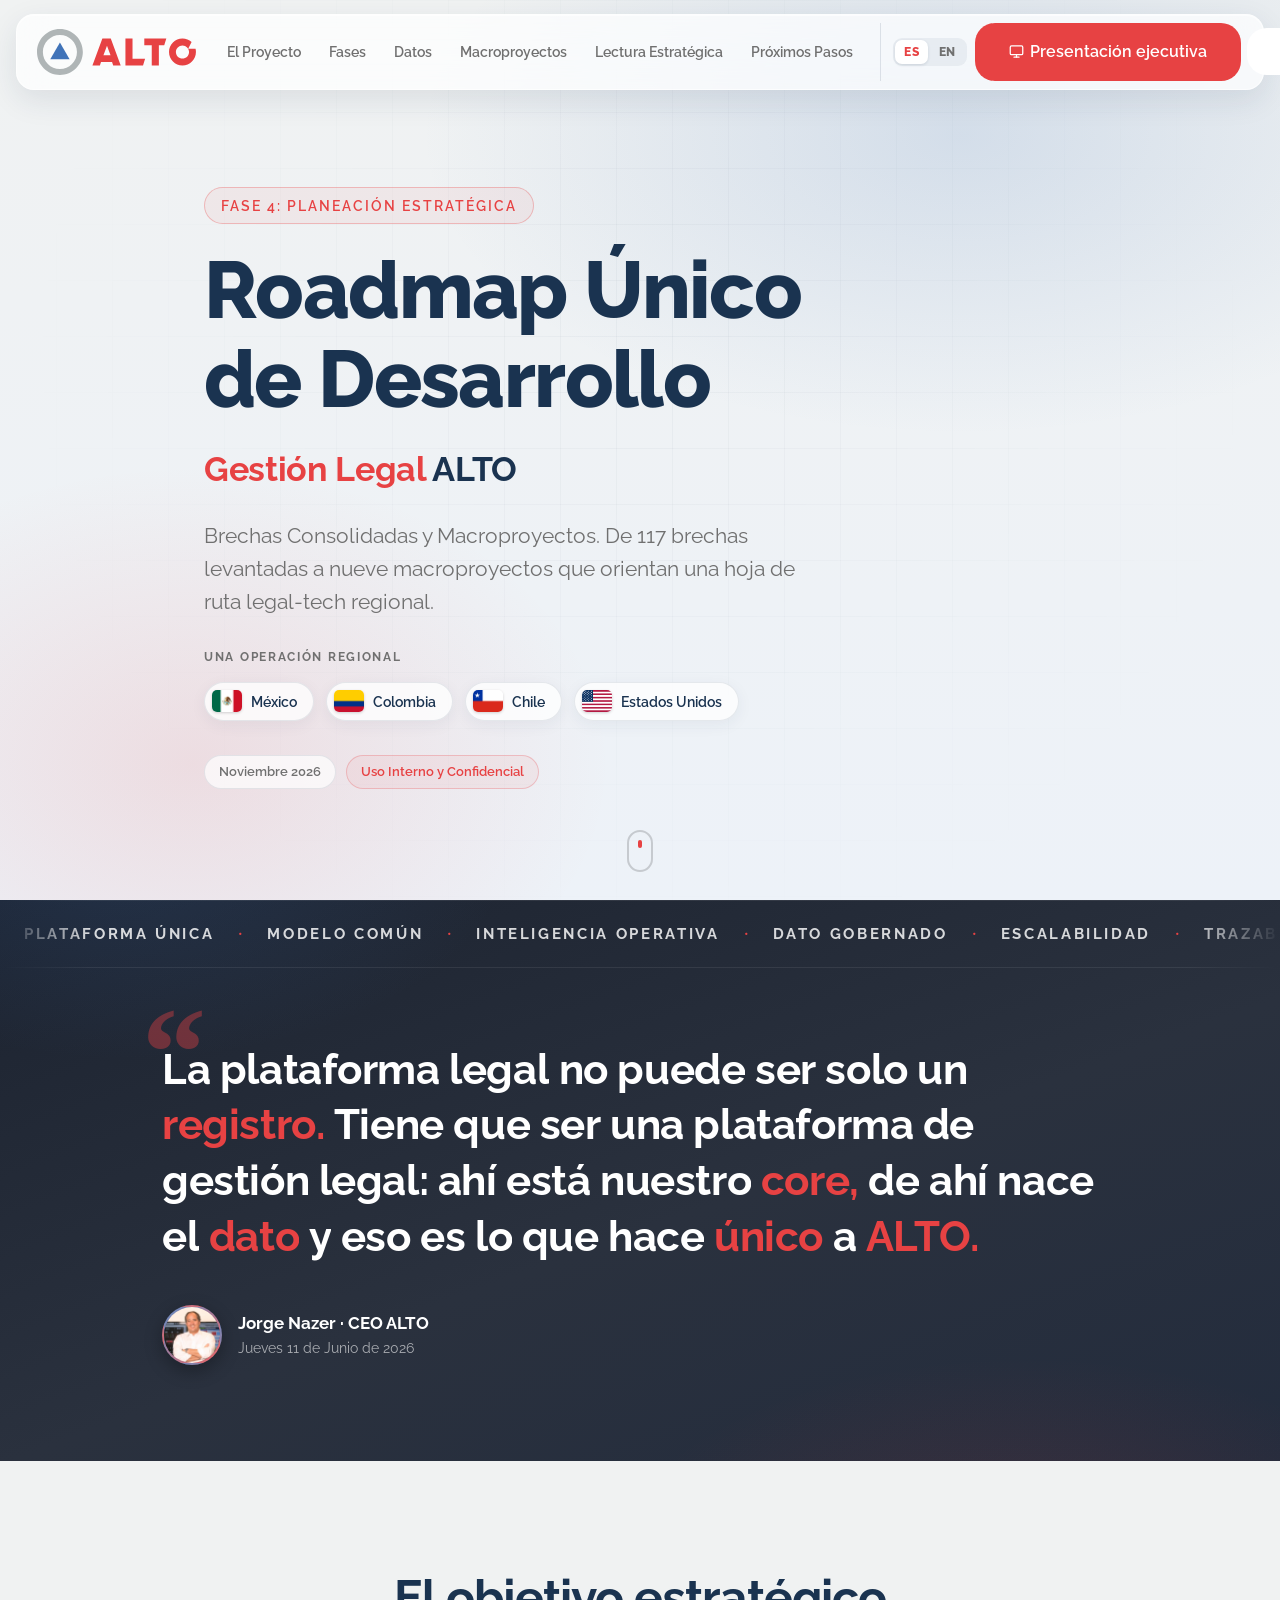
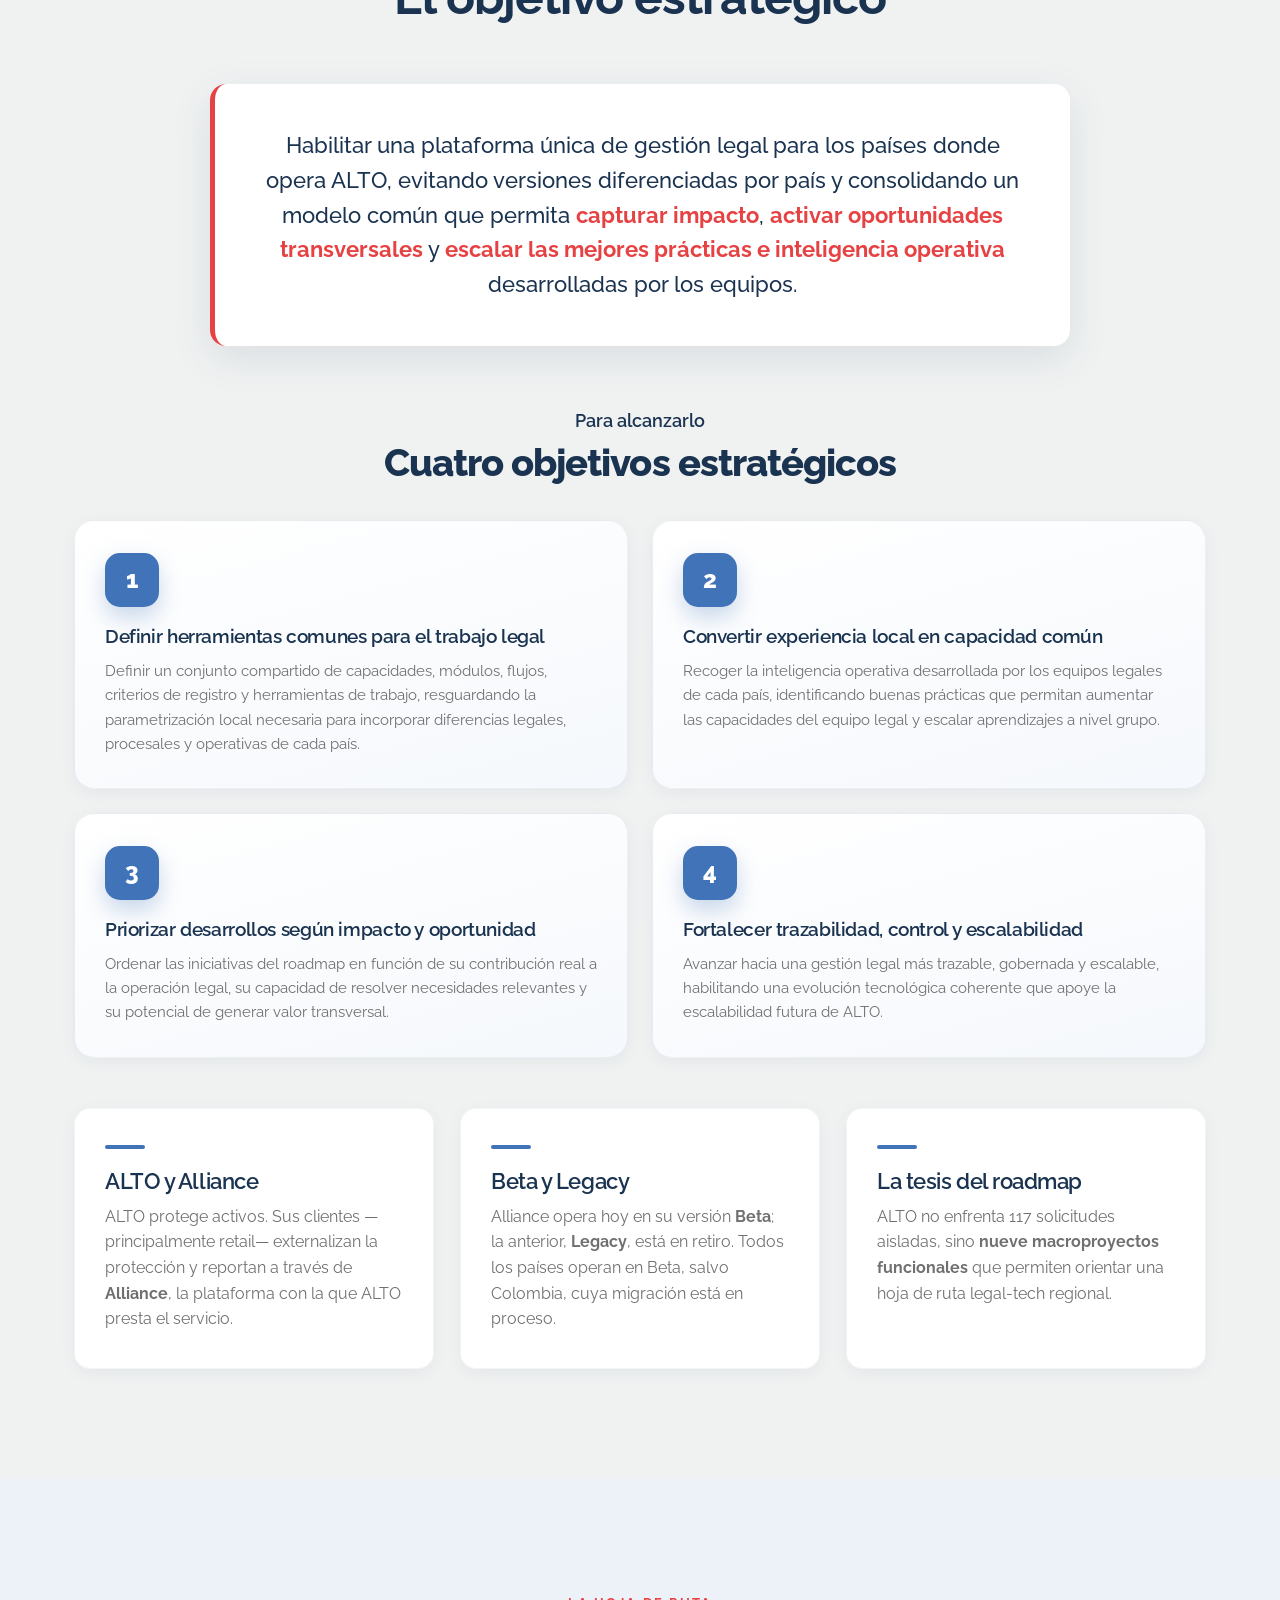
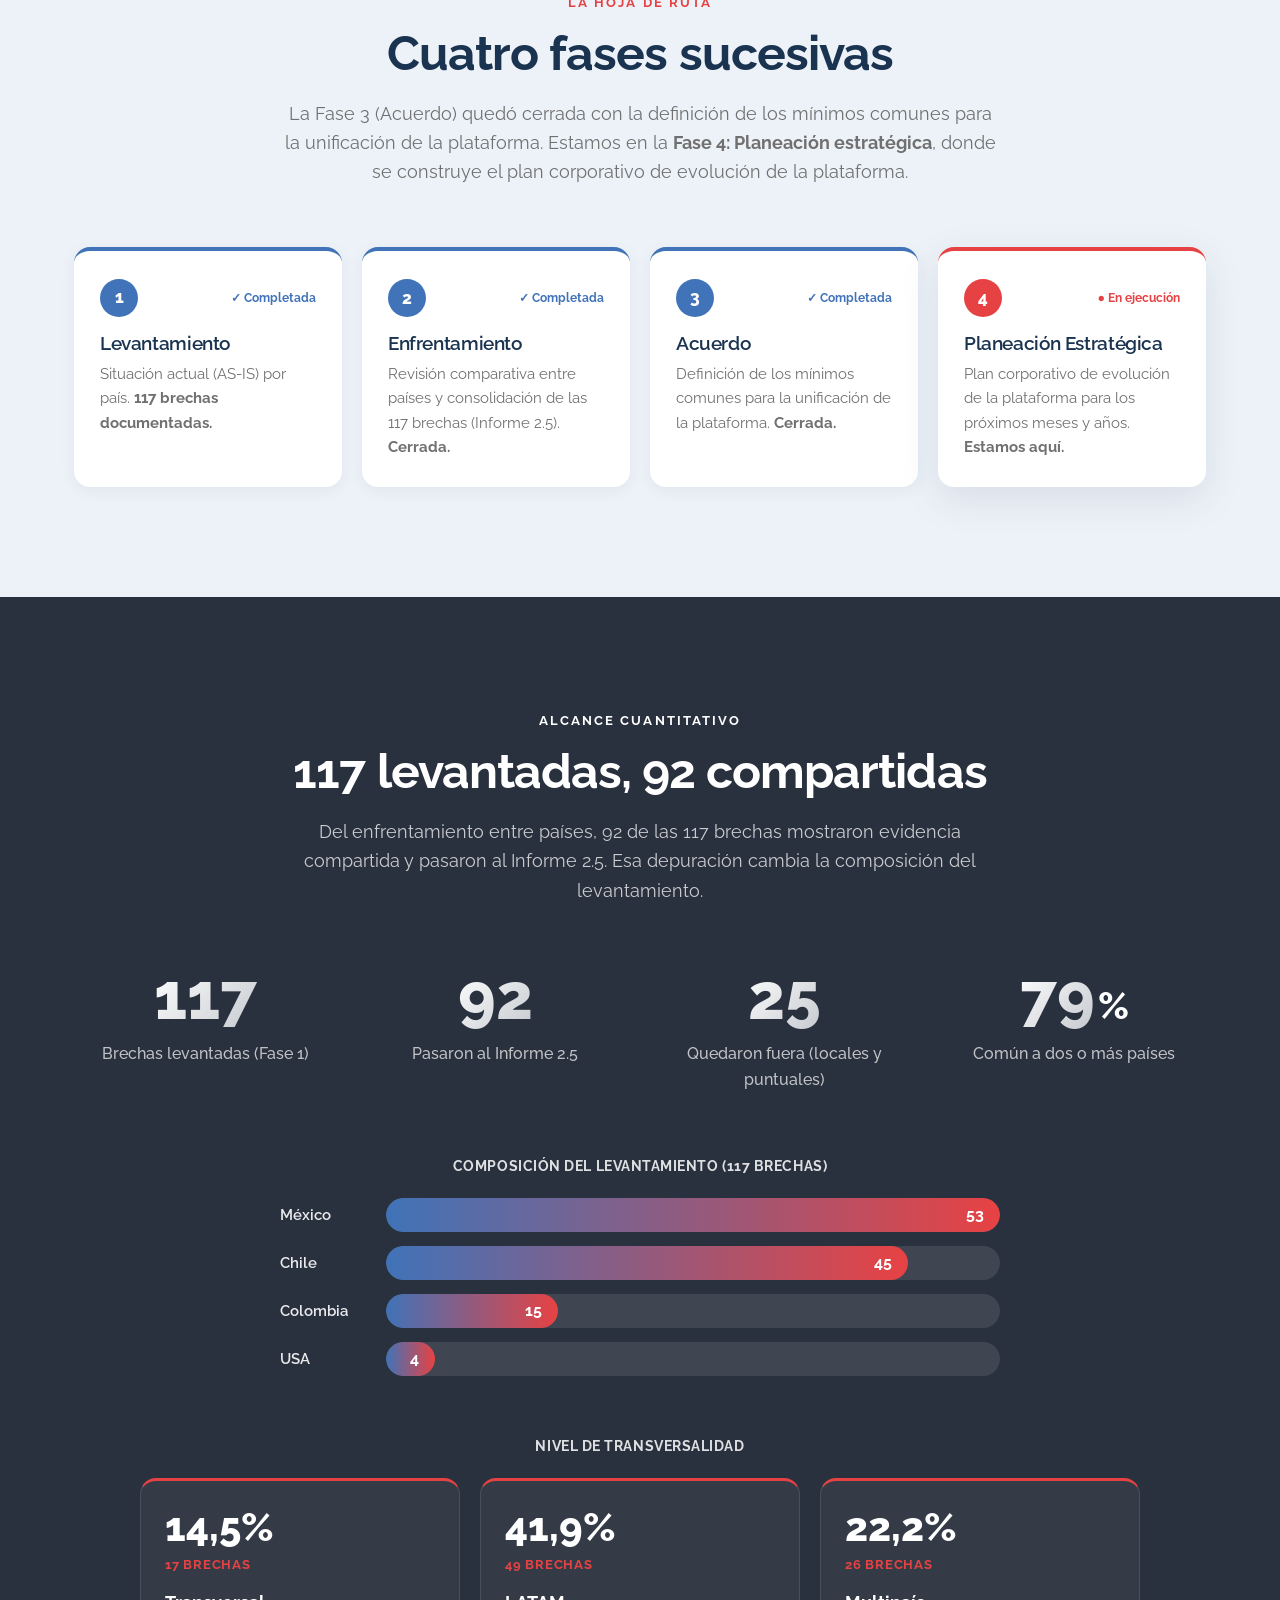
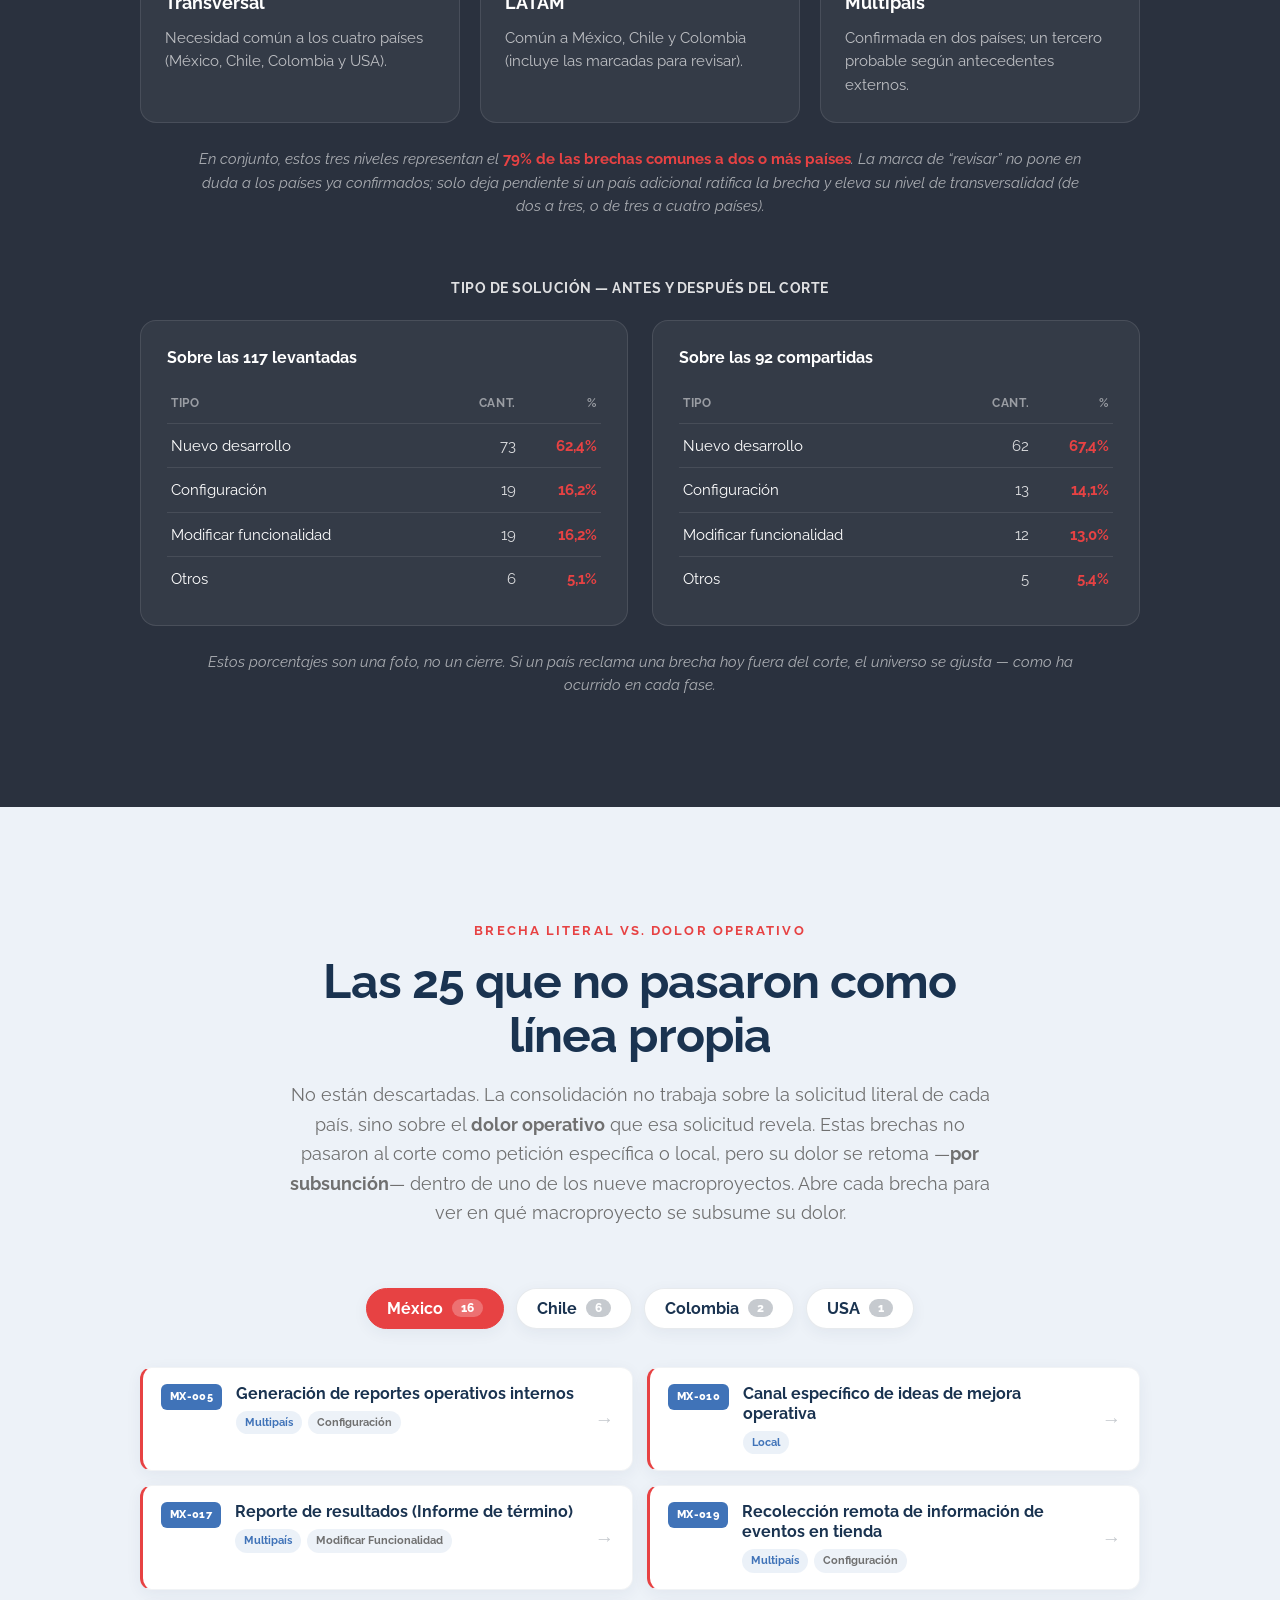
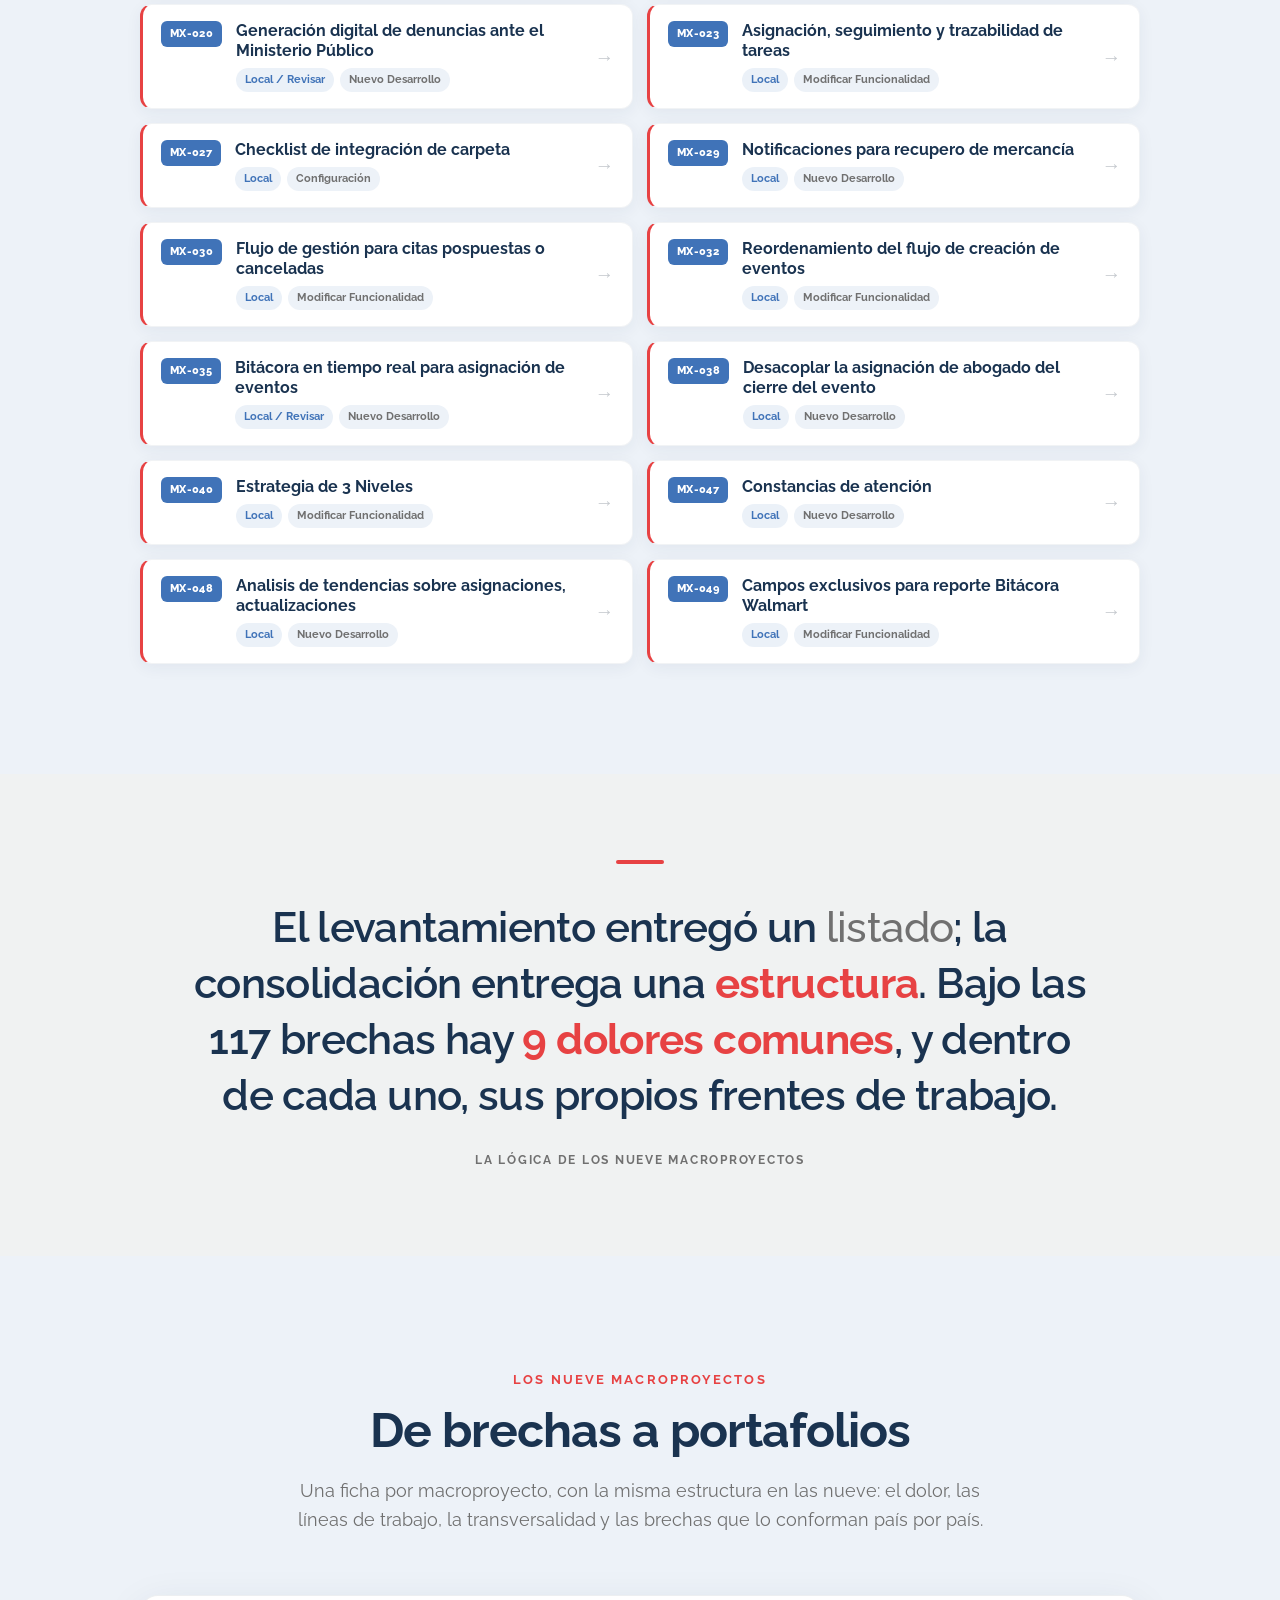
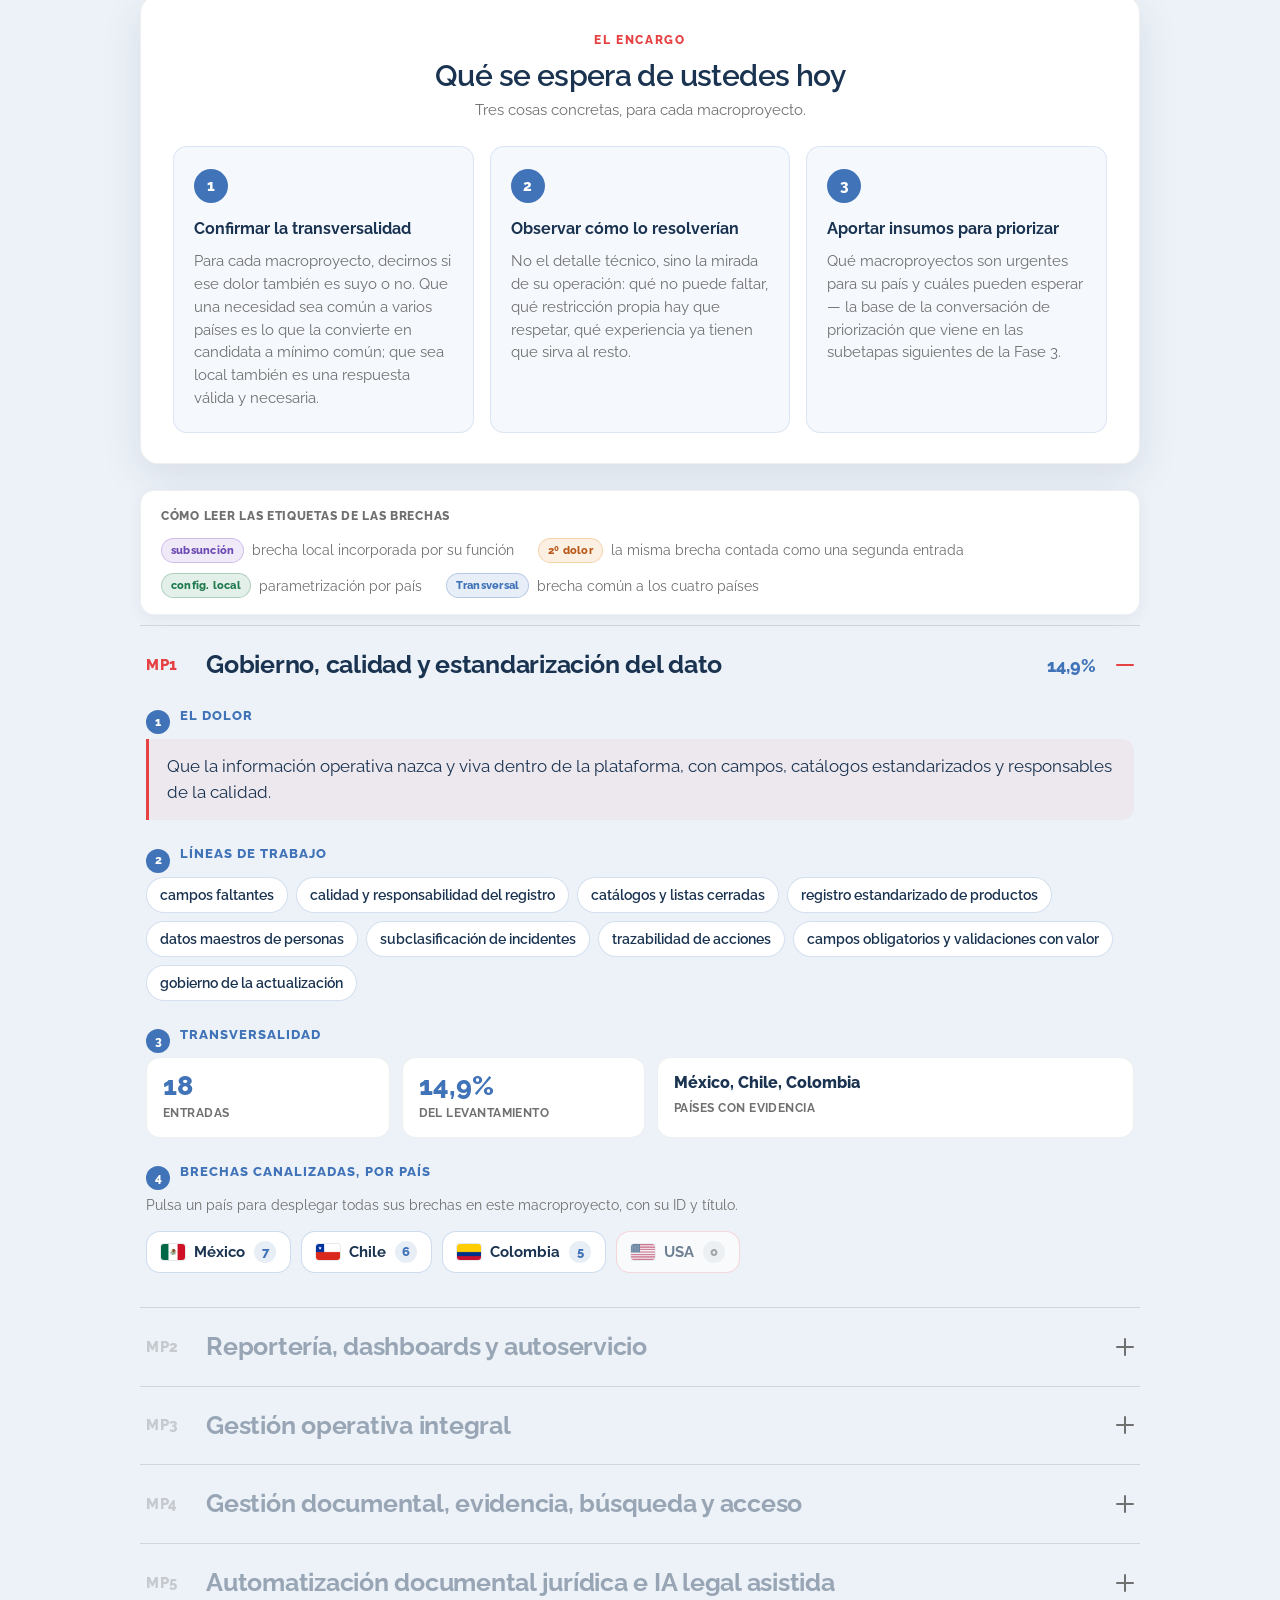
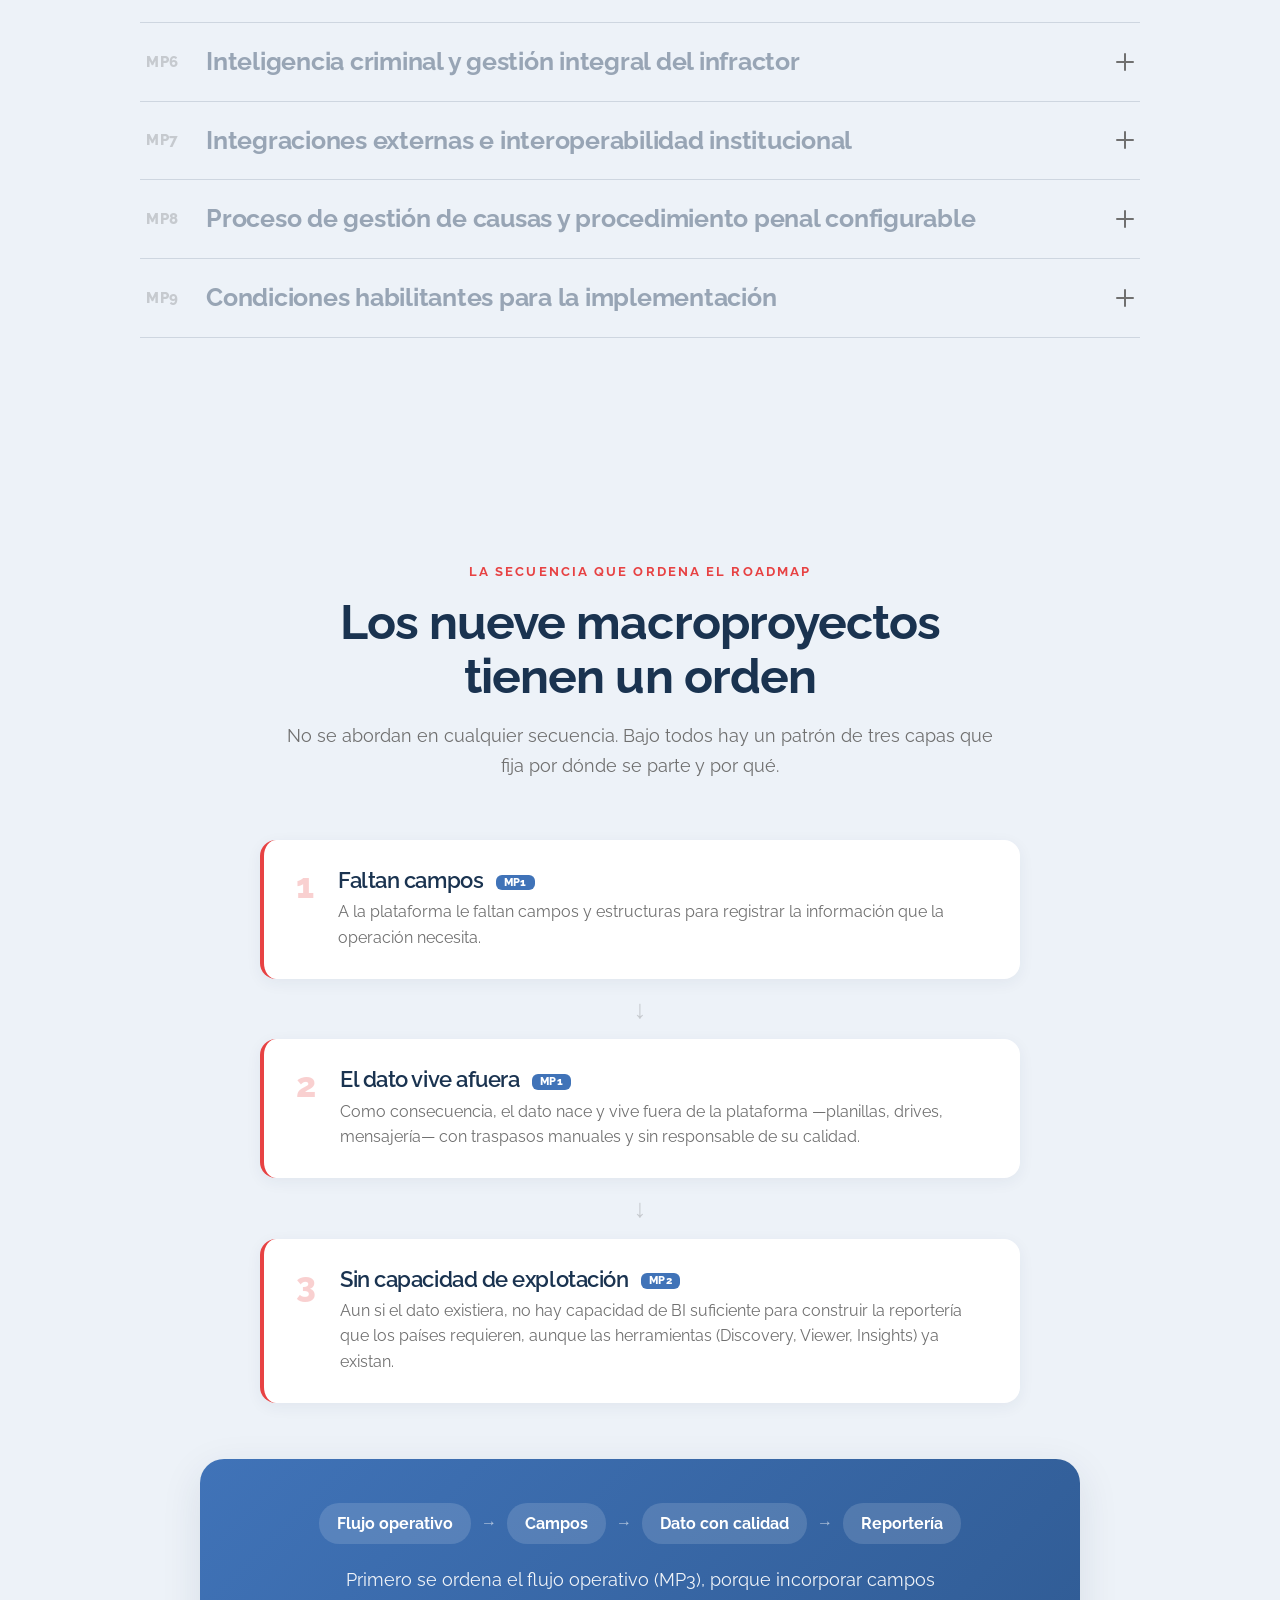
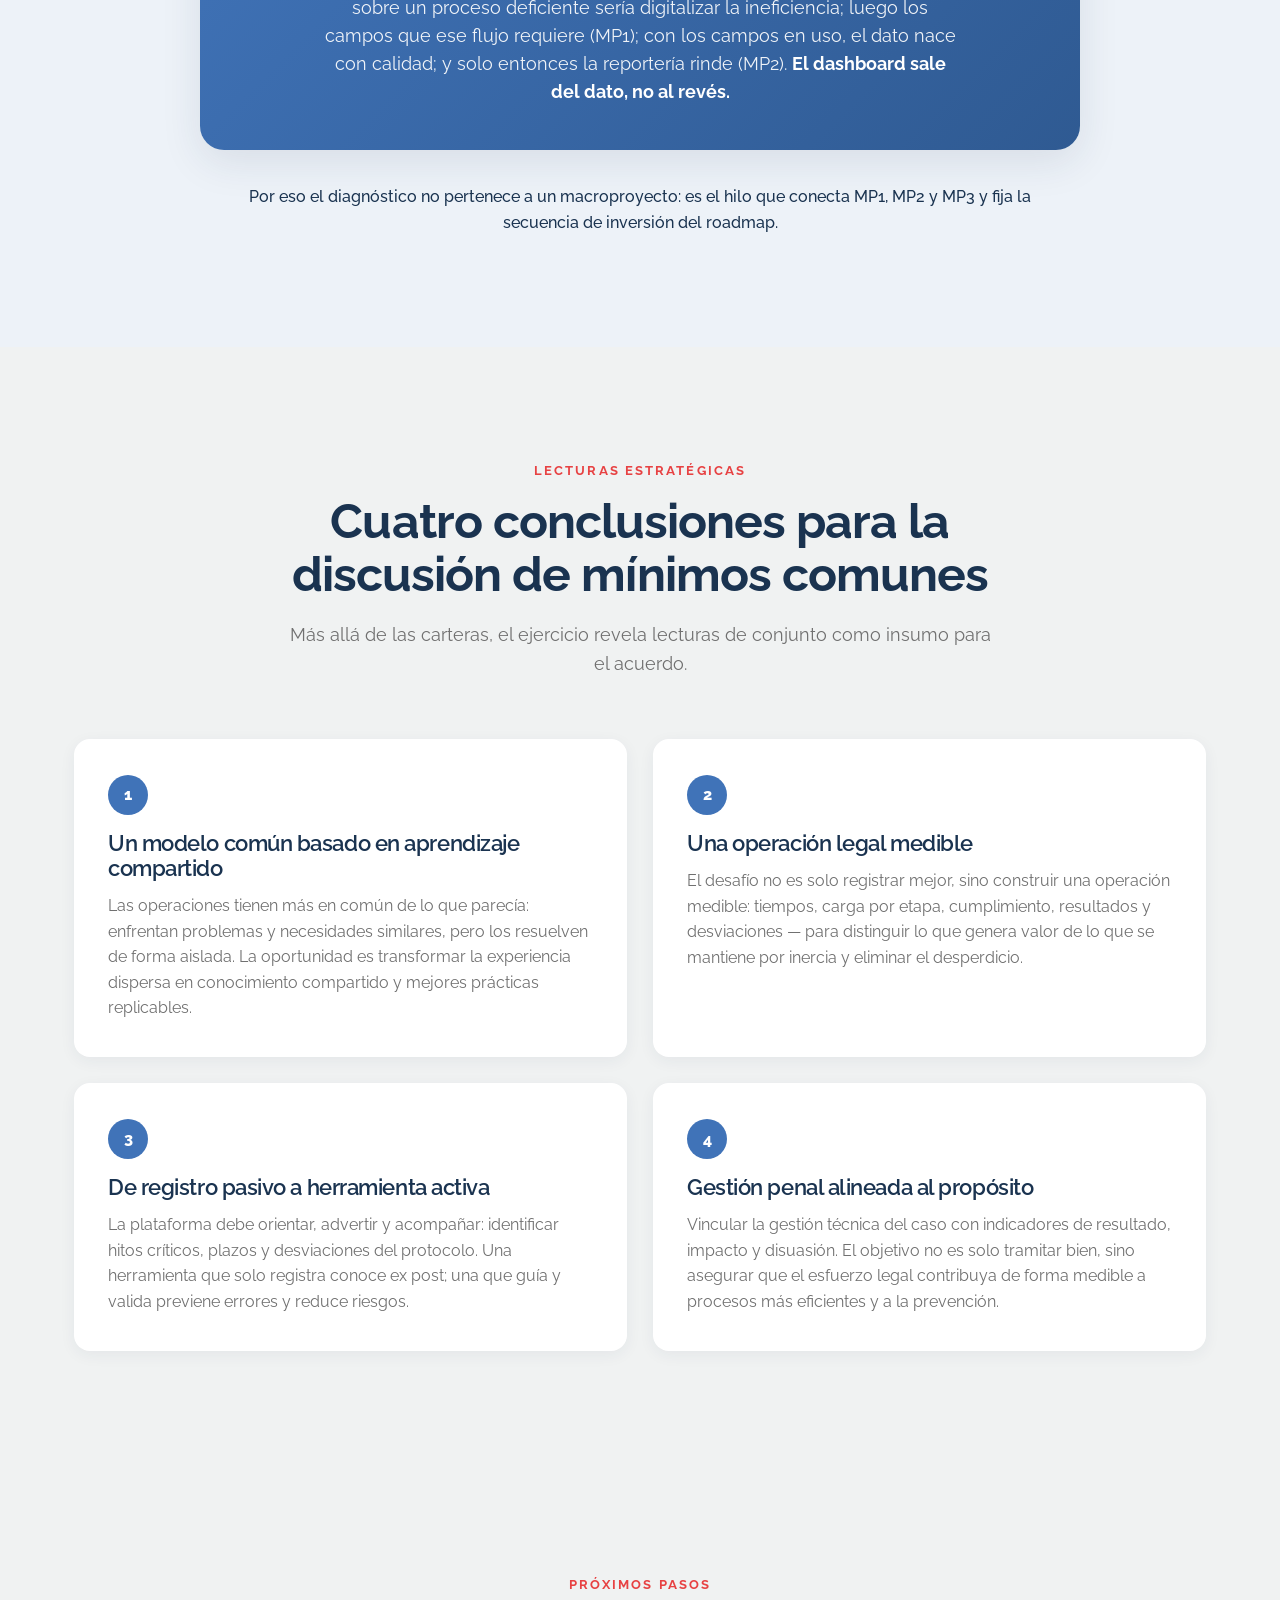
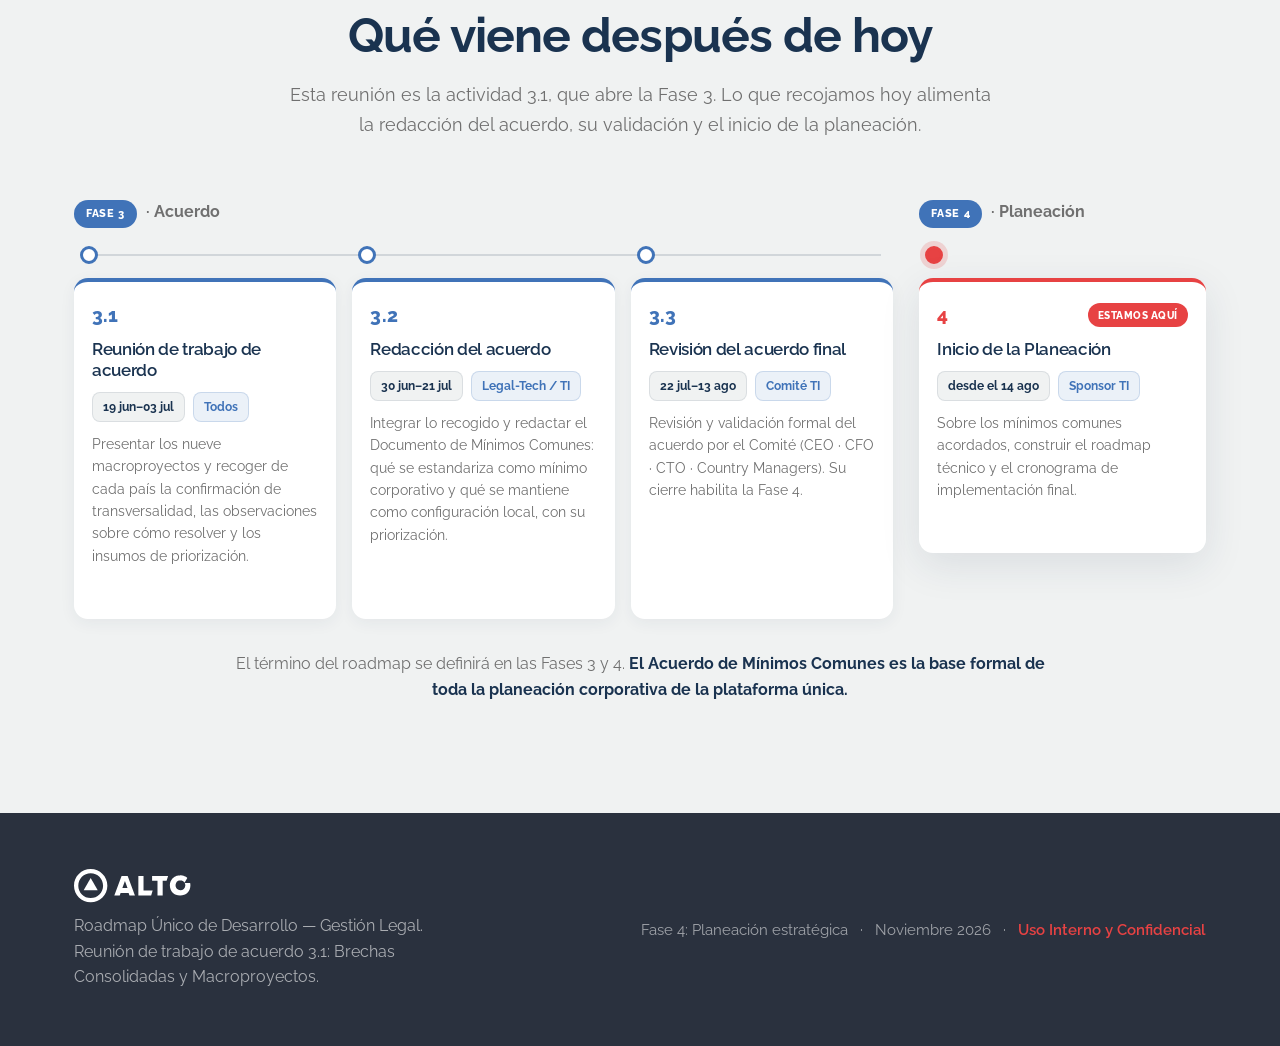
==== index.html @ f6a422b7 "Versión completa: Fase 3 completada, Fase 4 (Planeación estratégica) en ejecución Co-Authored-By: Cl" ====
<!DOCTYPE html>
<html lang="es">
<head>
  <meta charset="UTF-8" />
  <meta name="viewport" content="width=device-width, initial-scale=1.0" />
  <title>Roadmap Único de Desarrollo · Gestión Legal ALTO</title>
  <meta name="description" content="Roadmap Único de Desarrollo, Gestión Legal ALTO — Fase 4: Planeación estratégica. Brechas Consolidadas y Macroproyectos (Informe 2.5)." />

  <!-- Fonts: Raleway (ALTO brand font) -->
  <link rel="preconnect" href="https://fonts.googleapis.com" />
  <link rel="preconnect" href="https://fonts.gstatic.com" crossorigin />
  <link href="https://fonts.googleapis.com/css2?family=Raleway:ital,wght@0,300;0,400;0,500;0,600;0,700;0,800;1,400&display=swap" rel="stylesheet" />

  <!-- AOS scroll animations (same library ALTO uses) -->
  <link rel="stylesheet" href="https://cdn.jsdelivr.net/npm/aos@2.3.4/dist/aos.css" />

  <link rel="stylesheet" href="styles.css" />
</head>
<body>

  <!-- Scroll progress bar -->
  <div class="scroll-progress" id="scrollProgress"></div>

  <!-- ===================== HEADER ===================== -->
  <header class="site-header" id="siteHeader">
    <div class="header-inner">
      <a href="#hero" class="brand" aria-label="ALTO">
        <img class="brand-logo" src="assets/alto-logo.svg" alt="ALTO" />
      </a>
      <nav class="main-nav" id="mainNav">
        <a href="#contexto" data-i18n="nav.proyecto">El Proyecto</a>
        <a href="#fases" data-i18n="nav.fases">Fases</a>
        <a href="#cifras" data-i18n="nav.datos">Datos</a>
        <a href="#macroproyectos" data-i18n="nav.macro">Macroproyectos</a>
        <a href="#estrategia" data-i18n="nav.estrategia">Lectura Estratégica</a>
        <a href="#cierre" data-i18n="nav.pasos">Próximos Pasos</a>
      </nav>
      <div class="nav-actions">
        <div class="lang-toggle" id="langToggle"><button type="button" data-l="es">ES</button><button type="button" data-l="en">EN</button></div>
        <a class="btn header-v2" href="presentacion.html" title="Presentación ejecutiva para comité" aria-label="Presentación ejecutiva">
          <svg width="16" height="16" viewBox="0 0 24 24" fill="none" stroke="currentColor" stroke-width="2" stroke-linecap="round" stroke-linejoin="round" aria-hidden="true"><rect x="2" y="3" width="20" height="14" rx="2"/><path d="M8 21h8"/><path d="M12 17v4"/></svg>
          <span data-i18n="btn.v2">Presentación ejecutiva</span>
        </a>
        <button type="button" class="btn header-glosario" id="glosarioBtn" aria-haspopup="dialog" aria-label="Glosario" title="Glosario">
          <svg width="16" height="16" viewBox="0 0 24 24" fill="none" stroke="currentColor" stroke-width="2" stroke-linecap="round" stroke-linejoin="round" aria-hidden="true"><path d="M4 19.5A2.5 2.5 0 0 1 6.5 17H20"/><path d="M6.5 2H20v20H6.5A2.5 2.5 0 0 1 4 19.5v-15A2.5 2.5 0 0 1 6.5 2z"/></svg>
          <span data-i18n="btn.glosario">Glosario</span>
        </button>
        <button type="button" class="btn header-tax" id="taxonomiaBtn" aria-haspopup="dialog" aria-label="Taxonomía" title="Taxonomía">
          <svg width="16" height="16" viewBox="0 0 24 24" fill="none" stroke="currentColor" stroke-width="2" stroke-linecap="round" stroke-linejoin="round" aria-hidden="true"><polygon points="12 2 2 7 12 12 22 7 12 2"/><polyline points="2 17 12 22 22 17"/><polyline points="2 12 12 17 22 12"/></svg>
          <span data-i18n="btn.taxonomia">Taxonomía</span>
        </button>
      </div>
      <button class="nav-toggle" id="navToggle" aria-label="Abrir menú">
        <span></span><span></span><span></span>
      </button>
    </div>
  </header>

  <main>
    <!-- ===================== HERO ===================== -->
    <section class="hero" id="hero">
      <div class="hero-bg" aria-hidden="true"></div>
      <div class="container hero-inner">
        <p class="eyebrow" data-aos="fade-down" data-i18n="hero.eyebrow">Fase 4: Planeación estratégica</p>
        <h1 class="hero-title" data-aos="fade-up" data-i18n="hero.title">Roadmap Único<br />de Desarrollo</h1>
        <p class="hero-legal" data-aos="fade-up" data-aos-delay="80" data-i18n="hero.legal"><span class="accent">Gestión Legal</span> ALTO</p>
        <p class="hero-sub" data-aos="fade-up" data-aos-delay="140" data-i18n="hero.sub">Brechas Consolidadas y Macroproyectos. De 117 brechas levantadas a nueve macroproyectos que orientan una hoja de ruta legal-tech regional.</p>

        <div class="hero-flags" data-aos="fade-up" data-aos-delay="200">
          <span class="flags-label" data-i18n="hero.flagsLabel">Una operación regional</span>
          <div class="flags-row">
            <span class="flag-chip"><img src="assets/flags/mx.png" alt="Mexico flag" /><span data-i18n="flag.mx">México</span></span>
            <span class="flag-chip"><img src="assets/flags/co.png" alt="Colombia flag" /><span data-i18n="flag.co">Colombia</span></span>
            <span class="flag-chip"><img src="assets/flags/cl.png" alt="Chile flag" /><span data-i18n="flag.cl">Chile</span></span>
            <span class="flag-chip"><img src="assets/flags/us.png" alt="United States flag" /><span data-i18n="flag.us">Estados Unidos</span></span>
          </div>
        </div>

        <div class="hero-tags" data-aos="fade-up" data-aos-delay="320">
          <span class="hero-tag" data-i18n="hero.tagDate">Noviembre 2026</span>
          <span class="hero-tag confidential" data-i18n="hero.tagConf">Uso Interno y Confidencial</span>
        </div>
      </div>
      <a href="#contexto" class="scroll-hint" aria-label="Bajar">
        <span></span>
      </a>
    </section>

    <!-- ===================== VISIÓN / CEO ===================== -->
    <section class="ceo-section" id="vision">
      <div class="marquee" aria-hidden="true">
        <div class="marquee-track" data-i18n="marquee">
          <span>Plataforma única</span><i>•</i><span>Modelo común</span><i>•</i><span>Inteligencia operativa</span><i>•</i><span>Dato gobernado</span><i>•</i><span>Escalabilidad</span><i>•</i><span>Trazabilidad</span><i>•</i>
          <span>Plataforma única</span><i>•</i><span>Modelo común</span><i>•</i><span>Inteligencia operativa</span><i>•</i><span>Dato gobernado</span><i>•</i><span>Escalabilidad</span><i>•</i><span>Trazabilidad</span><i>•</i>
        </div>
      </div>
      <div class="container">
        <div class="ceo-quote">
          <span class="ceo-mark" aria-hidden="true">“</span>
          <blockquote class="ceo-text">La plataforma legal no puede ser solo un registro. Tiene que ser una plataforma de gestión legal: ahí está nuestro core, de ahí nace el dato y eso es lo que hace único a ALTO.</blockquote>
          <div class="ceo-attr" data-aos="fade-up">
            <div class="ceo-avatar">
              <img class="ceo-photo" src="assets/jorge.png" alt="Jorge Nazer" onerror="this.style.display='none'" />
              <span class="avatar-initial">J</span>
            </div>
            <div class="ceo-meta">
              <span class="ceo-role">Jorge Nazer · CEO ALTO</span>
              <span class="ceo-date" data-i18n="ceo.date">Jueves 11 de Junio de 2026</span>
            </div>
          </div>
        </div>
      </div>
    </section>

    <!-- ===================== CONTEXTO ===================== -->
    <section class="section" id="contexto">
      <div class="container">
        <div class="section-head" data-aos="fade-up">
          <h2 data-i18n="ctx.h2">El objetivo estratégico</h2>
        </div>

        <div class="quote-band objective-band" data-aos="fade-up">
          <p data-i18n="ctx.band">Habilitar una plataforma única de gestión legal para los países donde opera ALTO, evitando versiones diferenciadas por país y consolidando un modelo común que permita <strong>capturar impacto</strong>, <strong>activar oportunidades transversales</strong> y <strong>escalar las mejores prácticas e inteligencia operativa</strong> desarrolladas por los equipos.</p>
        </div>

        <div class="objectives-head" data-aos="zoom-in">
          <span class="objectives-badge" data-i18n="ctx.objBadge">Para alcanzarlo</span>
          <h3 data-i18n="ctx.objH3">Cuatro <span class="grad">objetivos estratégicos</span></h3>
        </div>
        <div class="objectives">
          <article class="obj-card" data-aos="zoom-in-up">
            <div class="obj-tile">1</div>
            <h3 data-i18n="obj1.h3">Definir herramientas comunes para el trabajo legal</h3>
            <p data-i18n="obj1.p">Definir un conjunto compartido de capacidades, módulos, flujos, criterios de registro y herramientas de trabajo, resguardando la parametrización local necesaria para incorporar diferencias legales, procesales y operativas de cada país.</p>
          </article>
          <article class="obj-card" data-aos="zoom-in-up" data-aos-delay="100">
            <div class="obj-tile">2</div>
            <h3 data-i18n="obj2.h3">Convertir experiencia local en capacidad común</h3>
            <p data-i18n="obj2.p">Recoger la inteligencia operativa desarrollada por los equipos legales de cada país, identificando buenas prácticas que permitan aumentar las capacidades del equipo legal y escalar aprendizajes a nivel grupo.</p>
          </article>
          <article class="obj-card" data-aos="zoom-in-up" data-aos-delay="200">
            <div class="obj-tile">3</div>
            <h3 data-i18n="obj3.h3">Priorizar desarrollos según impacto y oportunidad</h3>
            <p data-i18n="obj3.p">Ordenar las iniciativas del roadmap en función de su contribución real a la operación legal, su capacidad de resolver necesidades relevantes y su potencial de generar valor transversal.</p>
          </article>
          <article class="obj-card" data-aos="zoom-in-up" data-aos-delay="300">
            <div class="obj-tile">4</div>
            <h3 data-i18n="obj4.h3">Fortalecer trazabilidad, control y escalabilidad</h3>
            <p data-i18n="obj4.p">Avanzar hacia una gestión legal más trazable, gobernada y escalable, habilitando una evolución tecnológica coherente que apoye la escalabilidad futura de ALTO.</p>
          </article>
        </div>

        <div class="grid grid-3" style="margin-top:50px">
          <article class="card" data-aos="fade-up">
            <h3 data-i18n="card1.h3">ALTO y Alliance</h3>
            <p data-i18n="card1.p">ALTO protege activos. Sus clientes —principalmente retail— externalizan la protección y reportan a través de <strong>Alliance</strong>, la plataforma con la que ALTO presta el servicio.</p>
          </article>
          <article class="card" data-aos="fade-up" data-aos-delay="100">
            <h3 data-i18n="card2.h3">Beta y Legacy</h3>
            <p data-i18n="card2.p">Alliance opera hoy en su versión <strong>Beta</strong>; la anterior, <strong>Legacy</strong>, está en retiro. Todos los países operan en Beta, salvo Colombia, cuya migración está en proceso.</p>
          </article>
          <article class="card" data-aos="fade-up" data-aos-delay="200">
            <h3 data-i18n="card3.h3">La tesis del roadmap</h3>
            <p data-i18n="card3.p">ALTO no enfrenta 117 solicitudes aisladas, sino <strong>nueve macroproyectos funcionales</strong> que permiten orientar una hoja de ruta legal-tech regional.</p>
          </article>
        </div>
      </div>
    </section>

    <!-- ===================== FASES ===================== -->
    <section class="section section-alt" id="fases">
      <div class="container">
        <div class="section-head" data-aos="fade-up">
          <span class="kicker" data-i18n="fases.kicker">La hoja de ruta</span>
          <h2 data-i18n="fases.h2">Cuatro fases sucesivas</h2>
          <p class="lead" data-i18n="fases.lead">La Fase 3 (Acuerdo) quedó cerrada con la definición de los mínimos comunes para la unificación de la plataforma. Estamos en la <strong>Fase 4: Planeación estratégica</strong>, donde se construye el plan corporativo de evolución de la plataforma.</p>
        </div>

        <div class="phases">
          <div class="phase done" data-aos="fade-up">
            <div class="phase-top"><span class="phase-num">1</span><span class="phase-status" data-i18n="st.completed">✓ Completada</span></div>
            <h3 data-i18n="ph1.h3">Levantamiento</h3>
            <p data-i18n="ph1.p">Situación actual (AS-IS) por país. <strong>117 brechas documentadas.</strong></p>
          </div>
          <div class="phase done" data-aos="fade-up" data-aos-delay="100">
            <div class="phase-top"><span class="phase-num">2</span><span class="phase-status" data-i18n="st.completed">✓ Completada</span></div>
            <h3 data-i18n="ph2.h3">Enfrentamiento</h3>
            <p data-i18n="ph2.p">Revisión comparativa entre países y consolidación de las 117 brechas (Informe 2.5). <strong>Cerrada.</strong></p>
          </div>
          <div class="phase done" data-aos="fade-up" data-aos-delay="200">
            <div class="phase-top"><span class="phase-num">3</span><span class="phase-status" data-i18n="st.completed">✓ Completada</span></div>
            <h3 data-i18n="ph3.h3">Acuerdo</h3>
            <p data-i18n="ph3.p">Definición de los mínimos comunes para la unificación de la plataforma. <strong>Cerrada.</strong></p>
          </div>
          <div class="phase active" data-aos="fade-up" data-aos-delay="300">
            <div class="phase-top"><span class="phase-num">4</span><span class="phase-status" data-i18n="st.progress">● En ejecución</span></div>
            <h3 data-i18n="ph4.h3">Planeación Estratégica</h3>
            <p data-i18n="ph4.p">Plan corporativo de evolución de la plataforma para los próximos meses y años. <strong>Estamos aquí.</strong></p>
          </div>
        </div>
      </div>
    </section>

    <!-- ===================== CIFRAS ===================== -->
    <section class="section section-dark" id="cifras">
      <div class="container">
        <div class="section-head section-head-light" data-aos="fade-up">
          <span class="kicker" data-i18n="cif.kicker">Alcance cuantitativo</span>
          <h2 data-i18n="cif.h2">117 levantadas, 92 compartidas</h2>
          <p class="lead" data-i18n="cif.lead">Del enfrentamiento entre países, 92 de las 117 brechas mostraron evidencia compartida y pasaron al Informe 2.5. Esa depuración cambia la composición del levantamiento.</p>
        </div>
        <div class="grid grid-4 stats">
          <div class="stat" data-aos="zoom-in"><span class="stat-value"><span class="stat-num" data-count="117">0</span></span><span class="stat-label" data-i18n="stat1">Brechas levantadas (Fase 1)</span></div>
          <div class="stat" data-aos="zoom-in" data-aos-delay="100"><span class="stat-value"><span class="stat-num" data-count="92">0</span></span><span class="stat-label" data-i18n="stat2">Pasaron al Informe 2.5</span></div>
          <div class="stat" data-aos="zoom-in" data-aos-delay="200"><span class="stat-value"><span class="stat-num" data-count="25">0</span></span><span class="stat-label" data-i18n="stat3">Quedaron fuera (locales y puntuales)</span></div>
          <div class="stat" data-aos="zoom-in" data-aos-delay="300"><span class="stat-value"><span class="stat-num" data-count="79">0</span><span class="stat-suffix">%</span></span><span class="stat-label" data-i18n="stat4">Común a dos o más países</span></div>
        </div>

        <div class="cifras-blocks">
          <!-- Composición del levantamiento -->
          <div class="cifra-row" data-aos="fade-up">
            <span class="cifra-label" data-i18n="cif.compLabel">Composición del levantamiento (117 brechas)</span>
            <div class="country-bars" data-i18n="cif.countryBars">
              <div class="cbar"><span class="cbar-name">México</span><div class="cbar-track"><div class="cbar-fill" style="width:100%">53</div></div></div>
              <div class="cbar"><span class="cbar-name">Chile</span><div class="cbar-track"><div class="cbar-fill" style="width:85%">45</div></div></div>
              <div class="cbar"><span class="cbar-name">Colombia</span><div class="cbar-track"><div class="cbar-fill" style="width:28%">15</div></div></div>
              <div class="cbar"><span class="cbar-name">USA</span><div class="cbar-track"><div class="cbar-fill" style="width:8%">4</div></div></div>
            </div>
          </div>

          <!-- Nivel de transversalidad -->
          <div class="cifra-row" data-aos="fade-up">
            <span class="cifra-label" data-i18n="cif.transLabel">Nivel de transversalidad</span>
            <div class="trans-grid">
              <div class="trans-card">
                <span class="trans-pct">14,5%</span>
                <span class="trans-count" data-i18n="tc1.count">17 brechas</span>
                <h4 data-i18n="tc1.h4">Transversal</h4>
                <p data-i18n="tc1.p">Necesidad común a los cuatro países (México, Chile, Colombia y USA).</p>
              </div>
              <div class="trans-card">
                <span class="trans-pct">41,9%</span>
                <span class="trans-count" data-i18n="tc2.count">49 brechas</span>
                <h4 data-i18n="tc2.h4">LATAM</h4>
                <p data-i18n="tc2.p">Común a México, Chile y Colombia (incluye las marcadas para revisar).</p>
              </div>
              <div class="trans-card">
                <span class="trans-pct">22,2%</span>
                <span class="trans-count" data-i18n="tc3.count">26 brechas</span>
                <h4 data-i18n="tc3.h4">Multipaís</h4>
                <p data-i18n="tc3.p">Confirmada en dos países; un tercero probable según antecedentes externos.</p>
              </div>
            </div>
            <p class="cifra-note" data-i18n="cif.transNote">En conjunto, estos tres niveles representan el <strong>79% de las brechas comunes a dos o más países</strong>. La marca de “revisar” no pone en duda a los países ya confirmados; solo deja pendiente si un país adicional ratifica la brecha y eleva su nivel de transversalidad (de dos a tres, o de tres a cuatro países).</p>
          </div>

          <!-- Tipo de solución -->
          <div class="cifra-row" data-aos="fade-up">
            <span class="cifra-label" data-i18n="cif.solLabel">Tipo de solución — antes y después del corte</span>
            <div class="sol-tables" data-i18n="cif.solTables">
              <div class="sol-table">
                <span class="sol-th">Sobre las 117 levantadas</span>
                <table>
                  <thead><tr><th>Tipo</th><th>Cant.</th><th>%</th></tr></thead>
                  <tbody>
                    <tr><td>Nuevo desarrollo</td><td>73</td><td>62,4%</td></tr>
                    <tr><td>Configuración</td><td>19</td><td>16,2%</td></tr>
                    <tr><td>Modificar funcionalidad</td><td>19</td><td>16,2%</td></tr>
                    <tr><td>Otros</td><td>6</td><td>5,1%</td></tr>
                  </tbody>
                </table>
              </div>
              <div class="sol-table">
                <span class="sol-th">Sobre las 92 compartidas</span>
                <table>
                  <thead><tr><th>Tipo</th><th>Cant.</th><th>%</th></tr></thead>
                  <tbody>
                    <tr><td>Nuevo desarrollo</td><td>62</td><td>67,4%</td></tr>
                    <tr><td>Configuración</td><td>13</td><td>14,1%</td></tr>
                    <tr><td>Modificar funcionalidad</td><td>12</td><td>13,0%</td></tr>
                    <tr><td>Otros</td><td>5</td><td>5,4%</td></tr>
                  </tbody>
                </table>
              </div>
            </div>
            <p class="cifra-note" data-i18n="cif.solNote">Estos porcentajes son una foto, no un cierre. Si un país reclama una brecha hoy fuera del corte, el universo se ajusta — como ha ocurrido en cada fase.</p>
          </div>
        </div>
      </div>
    </section>

    <!-- ===================== BRECHAS FUERA DEL CORTE ===================== -->
    <section class="section section-alt" id="fuera">
      <div class="container">
        <div class="section-head" data-aos="fade-up">
          <span class="kicker" data-i18n="fuera.kicker">Brecha literal vs. dolor operativo</span>
          <h2 data-i18n="fuera.h2">Las 25 que no pasaron como línea propia</h2>
          <p class="lead" data-i18n="fuera.lead">No están descartadas. La consolidación no trabaja sobre la solicitud literal de cada país, sino sobre el <strong>dolor operativo</strong> que esa solicitud revela. Estas brechas no pasaron al corte como petición específica o local, pero su dolor se retoma —<strong>por subsunción</strong>— dentro de uno de los nueve macroproyectos. Abre cada brecha para ver en qué macroproyecto se subsume su dolor.</p>
        </div>
        <div class="fuera-tabs" role="tablist" aria-label="Brechas fuera del corte por país" data-aos="fade-up">
          <button class="fuera-tab active" type="button" data-c="MX" data-i18n="fuera.tabMX">México <span>16</span></button>
          <button class="fuera-tab" type="button" data-c="CL" data-i18n="fuera.tabCL">Chile <span>6</span></button>
          <button class="fuera-tab" type="button" data-c="CO" data-i18n="fuera.tabCO">Colombia <span>2</span></button>
          <button class="fuera-tab" type="button" data-c="USA" data-i18n="fuera.tabUSA">USA <span>1</span></button>
        </div>
        <div class="fuera-list" id="fueraList" data-aos="fade-up"></div>
      </div>
    </section>

    <!-- ===================== TESIS (lead-in a macroproyectos) ===================== -->
    <section class="thesis-section" id="tesis">
      <div class="container">
        <div class="thesis" data-aos="fade-up">
          <span class="thesis-rule" aria-hidden="true"></span>
          <p class="thesis-text" data-i18n="thesis.text">El levantamiento entregó un <span class="t-soft">listado</span>; la consolidación entrega una <span class="t-strong">estructura</span>. Bajo las 117 brechas hay <span class="t-strong">9 dolores comunes</span>, y dentro de cada uno, sus propios frentes de trabajo.</p>
          <span class="thesis-tag" data-i18n="thesis.tag">La lógica de los nueve macroproyectos</span>
        </div>
      </div>
    </section>

    <!-- ===================== MACROPROYECTOS (explorador interactivo) ===================== -->
    <section class="section section-alt" id="macroproyectos">
      <div class="container">
        <div class="section-head" data-aos="fade-up">
          <span class="kicker" data-i18n="macro.kicker">Los nueve macroproyectos</span>
          <h2 data-i18n="macro.h2">De brechas a portafolios</h2>
          <p class="lead" data-i18n="macro.lead">Una ficha por macroproyecto, con la misma estructura en las nueve: el dolor, las líneas de trabajo, la transversalidad y las brechas que lo conforman país por país.</p>
        </div>

        <div class="encargo-hoy" data-aos="fade-up">
          <div class="encargo-hoy-head">
            <span class="encargo-hoy-kicker" data-i18n="enc.kicker">El encargo</span>
            <h3 data-i18n="enc.h3">Qué se espera de ustedes hoy</h3>
            <p data-i18n="enc.sub">Tres cosas concretas, para cada macroproyecto.</p>
          </div>
          <div class="encargo-hoy-grid">
            <article class="encargo-hoy-card">
              <span class="encargo-hoy-num">1</span>
              <h4 data-i18n="enc1.h4">Confirmar la transversalidad</h4>
              <p data-i18n="enc1.p">Para cada macroproyecto, decirnos si ese dolor también es suyo o no. Que una necesidad sea común a varios países es lo que la convierte en candidata a mínimo común; que sea local también es una respuesta válida y necesaria.</p>
            </article>
            <article class="encargo-hoy-card">
              <span class="encargo-hoy-num">2</span>
              <h4 data-i18n="enc2.h4">Observar cómo lo resolverían</h4>
              <p data-i18n="enc2.p">No el detalle técnico, sino la mirada de su operación: qué no puede faltar, qué restricción propia hay que respetar, qué experiencia ya tienen que sirva al resto.</p>
            </article>
            <article class="encargo-hoy-card">
              <span class="encargo-hoy-num">3</span>
              <h4 data-i18n="enc3.h4">Aportar insumos para priorizar</h4>
              <p data-i18n="enc3.p">Qué macroproyectos son urgentes para su país y cuáles pueden esperar — la base de la conversación de priorización que viene en las subetapas siguientes de la Fase 3.</p>
            </article>
          </div>
        </div>

        <div class="mp-legend" data-aos="fade-up">
          <span class="mp-legend-title" data-i18n="mpleg.title">Cómo leer las etiquetas de las brechas</span>
          <ul class="mp-legend-items">
            <li data-i18n="mpleg.sub"><span class="fc-tag sub">subsunción</span> brecha local incorporada por su función</li>
            <li data-i18n="mpleg.dol2"><span class="fc-tag dol2">2º dolor</span> la misma brecha contada como una segunda entrada</li>
            <li data-i18n="mpleg.cfg"><span class="fc-tag cfg">config. local</span> parametrización por país</li>
            <li data-i18n="mpleg.tx"><span class="fc-tag tx">Transversal</span> brecha común a los cuatro países</li>
          </ul>
        </div>

        <!-- Las nueve fichas se renderizan desde fichas.js -->
        <div class="mp-accordion mp-fichas" id="mpFichas"></div>
      </div>
    </section>

    <!-- ===================== SECUENCIA (cierra el bloque de macroproyectos) ===================== -->
    <section class="section section-alt" id="secuencia">
      <div class="container">
        <div class="section-head" data-aos="fade-up">
          <span class="kicker" data-i18n="seq.kicker">La secuencia que ordena el roadmap</span>
          <h2 data-i18n="seq.h2">Los nueve macroproyectos tienen un orden</h2>
          <p class="lead" data-i18n="seq.lead">No se abordan en cualquier secuencia. Bajo todos hay un patrón de tres capas que fija por dónde se parte y por qué.</p>
        </div>

        <div class="layers">
          <div class="layer" data-aos="fade-right">
            <span class="layer-num">1</span>
            <div><h3 data-i18n="lay1.h3">Faltan campos <span class="layer-mp">MP1</span></h3><p data-i18n="lay1.p">A la plataforma le faltan campos y estructuras para registrar la información que la operación necesita.</p></div>
          </div>
          <div class="layer-arrow" data-aos="fade" aria-hidden="true">↓</div>
          <div class="layer" data-aos="fade-right" data-aos-delay="100">
            <span class="layer-num">2</span>
            <div><h3 data-i18n="lay2.h3">El dato vive afuera <span class="layer-mp">MP1</span></h3><p data-i18n="lay2.p">Como consecuencia, el dato nace y vive fuera de la plataforma —planillas, drives, mensajería— con traspasos manuales y sin responsable de su calidad.</p></div>
          </div>
          <div class="layer-arrow" data-aos="fade" data-aos-delay="100" aria-hidden="true">↓</div>
          <div class="layer" data-aos="fade-right" data-aos-delay="200">
            <span class="layer-num">3</span>
            <div><h3 data-i18n="lay3.h3">Sin capacidad de explotación <span class="layer-mp">MP2</span></h3><p data-i18n="lay3.p">Aun si el dato existiera, no hay capacidad de BI suficiente para construir la reportería que los países requieren, aunque las herramientas (Discovery, Viewer, Insights) ya existan.</p></div>
          </div>
        </div>

        <div class="order-band" data-aos="zoom-in">
          <p class="order-flow" data-i18n="order.flow">
            <span>Flujo operativo</span><i>→</i><span>Campos</span><i>→</i><span>Dato con calidad</span><i>→</i><span>Reportería</span>
          </p>
          <p class="order-quote" data-i18n="order.quote">Primero se ordena el flujo operativo (MP3), porque incorporar campos sobre un proceso deficiente sería digitalizar la ineficiencia; luego los campos que ese flujo requiere (MP1); con los campos en uso, el dato nace con calidad; y solo entonces la reportería rinde (MP2). <strong>El dashboard sale del dato, no al revés.</strong></p>
        </div>

        <p class="seq-closer" data-aos="fade-up" data-i18n="seq.closer">Por eso el diagnóstico no pertenece a un macroproyecto: es el hilo que conecta MP1, MP2 y MP3 y fija la secuencia de inversión del roadmap.</p>
      </div>
    </section>

    <!-- ===================== ESTRATEGIA ===================== -->
    <section class="section" id="estrategia">
      <div class="container">
        <div class="section-head" data-aos="fade-up">
          <span class="kicker" data-i18n="est.kicker">Lecturas estratégicas</span>
          <h2 data-i18n="est.h2">Cuatro conclusiones para la discusión de mínimos comunes</h2>
          <p class="lead" data-i18n="est.lead">Más allá de las carteras, el ejercicio revela lecturas de conjunto como insumo para el acuerdo.</p>
        </div>

        <div class="grid grid-2">
          <article class="strat" data-aos="fade-right">
            <span class="strat-num">1</span>
            <h3 data-i18n="str1.h3">Un modelo común basado en aprendizaje compartido</h3>
            <p data-i18n="str1.p">Las operaciones tienen más en común de lo que parecía: enfrentan problemas y necesidades similares, pero los resuelven de forma aislada. La oportunidad es transformar la experiencia dispersa en conocimiento compartido y mejores prácticas replicables.</p>
          </article>
          <article class="strat" data-aos="fade-left">
            <span class="strat-num">2</span>
            <h3 data-i18n="str2.h3">Una operación legal medible</h3>
            <p data-i18n="str2.p">El desafío no es solo registrar mejor, sino construir una operación medible: tiempos, carga por etapa, cumplimiento, resultados y desviaciones — para distinguir lo que genera valor de lo que se mantiene por inercia y eliminar el desperdicio.</p>
          </article>
          <article class="strat" data-aos="fade-right" data-aos-delay="100">
            <span class="strat-num">3</span>
            <h3 data-i18n="str3.h3">De registro pasivo a herramienta activa</h3>
            <p data-i18n="str3.p">La plataforma debe orientar, advertir y acompañar: identificar hitos críticos, plazos y desviaciones del protocolo. Una herramienta que solo registra conoce ex post; una que guía y valida previene errores y reduce riesgos.</p>
          </article>
          <article class="strat" data-aos="fade-left" data-aos-delay="100">
            <span class="strat-num">4</span>
            <h3 data-i18n="str4.h3">Gestión penal alineada al propósito</h3>
            <p data-i18n="str4.p">Vincular la gestión técnica del caso con indicadores de resultado, impacto y disuasión. El objetivo no es solo tramitar bien, sino asegurar que el esfuerzo legal contribuya de forma medible a procesos más eficientes y a la prevención.</p>
          </article>
        </div>
      </div>
    </section>

    <!-- ===================== GLOSARIO ===================== -->
    <!-- ===================== CIERRE / PRÓXIMOS PASOS ===================== -->
    <section class="section" id="cierre">
      <div class="container">
        <div class="section-head" data-aos="fade-up">
          <span class="kicker" data-i18n="cierre.kicker">Próximos pasos</span>
          <h2 data-i18n="cierre.h2">Qué viene después de hoy</h2>
          <p class="lead" data-i18n="cierre.lead">Esta reunión es la actividad 3.1, que abre la Fase 3. Lo que recojamos hoy alimenta la redacción del acuerdo, su validación y el inicio de la planeación.</p>
        </div>

        <div class="roadmap-tl">
          <!-- Fase 3 · Acuerdo -->
          <div class="tl-phase" data-aos="fade-up">
            <div class="tl-phase-label">
              <span class="tl-phase-tag" data-i18n="tl.f3tag">Fase 3</span><span class="tl-phase-name" data-i18n="tl.f3name">· Acuerdo</span>
            </div>
            <div class="tl-track">
              <article class="tl-hito">
                <span class="tl-node"></span>
                <div class="tl-card">
                  <div class="tl-card-top">
                    <span class="tl-code">3.1</span>
                  </div>
                  <h3 data-i18n="tl31.h3">Reunión de trabajo de acuerdo</h3>
                  <div class="tl-meta">
                    <span class="tl-date" data-i18n="tl31.date">19 jun–03 jul</span>
                    <span class="tl-owner" data-i18n="tl31.owner">Todos</span>
                  </div>
                  <p class="tl-prod" data-i18n="tl31.prod">Presentar los nueve macroproyectos y recoger de cada país la confirmación de transversalidad, las observaciones sobre cómo resolver y los insumos de priorización.</p>
                </div>
              </article>
              <article class="tl-hito">
                <span class="tl-node"></span>
                <div class="tl-card">
                  <div class="tl-card-top"><span class="tl-code">3.2</span></div>
                  <h3 data-i18n="tl32.h3">Redacción del acuerdo</h3>
                  <div class="tl-meta">
                    <span class="tl-date" data-i18n="tl32.date">30 jun–21 jul</span>
                    <span class="tl-owner" data-i18n="tl32.owner">Legal-Tech / TI</span>
                  </div>
                  <p class="tl-prod" data-i18n="tl32.prod">Integrar lo recogido y redactar el Documento de Mínimos Comunes: qué se estandariza como mínimo corporativo y qué se mantiene como configuración local, con su priorización.</p>
                </div>
              </article>
              <article class="tl-hito">
                <span class="tl-node"></span>
                <div class="tl-card">
                  <div class="tl-card-top"><span class="tl-code">3.3</span></div>
                  <h3 data-i18n="tl33.h3">Revisión del acuerdo final</h3>
                  <div class="tl-meta">
                    <span class="tl-date" data-i18n="tl33.date">22 jul–13 ago</span>
                    <span class="tl-owner" data-i18n="tl33.owner">Comité TI</span>
                  </div>
                  <p class="tl-prod" data-i18n="tl33.prod">Revisión y validación formal del acuerdo por el Comité (CEO · CFO · CTO · Country Managers). Su cierre habilita la Fase 4.</p>
                </div>
              </article>
            </div>
          </div>

          <!-- Fase 4 · Planeación -->
          <div class="tl-phase p4" data-aos="fade-up" data-aos-delay="120">
            <div class="tl-phase-label">
              <span class="tl-phase-tag" data-i18n="tl.f4tag">Fase 4</span><span class="tl-phase-name" data-i18n="tl.f4name">· Planeación</span>
            </div>
            <div class="tl-track">
              <article class="tl-hito here">
                <span class="tl-node"></span>
                <div class="tl-card">
                  <div class="tl-card-top"><span class="tl-code">4</span><span class="tl-here-badge" data-i18n="tl.here">Estamos aquí</span></div>
                  <h3 data-i18n="tl4.h3">Inicio de la Planeación</h3>
                  <div class="tl-meta">
                    <span class="tl-date" data-i18n="tl4.date">desde el 14 ago</span>
                    <span class="tl-owner" data-i18n="tl4.owner">Sponsor TI</span>
                  </div>
                  <p class="tl-prod" data-i18n="tl4.prod">Sobre los mínimos comunes acordados, construir el roadmap técnico y el cronograma de implementación final.</p>
                </div>
              </article>
            </div>
          </div>
        </div>

        <p class="tl-closer" data-aos="fade-up" data-i18n="tl.closer">El término del roadmap se definirá en las Fases 3 y 4. <strong>El Acuerdo de Mínimos Comunes es la base formal de toda la planeación corporativa de la plataforma única.</strong></p>
      </div>
    </section>
  </main>

  <!-- ===================== FOOTER ===================== -->
  <footer class="site-footer">
    <div class="container footer-inner">
      <div class="footer-brand">
        <img class="footer-logo" src="assets/alto-logo-white.svg" alt="ALTO" />
        <p data-i18n="footer.brand">Roadmap Único de Desarrollo — Gestión Legal. Reunión de trabajo de acuerdo 3.1: Brechas Consolidadas y Macroproyectos.</p>
      </div>
      <div class="footer-meta">
        <span data-i18n="footer.phase">Fase 4: Planeación estratégica</span>
        <span>·</span>
        <span data-i18n="footer.date">Noviembre 2026</span>
        <span>·</span>
        <span class="confidential-text" data-i18n="footer.conf">Uso Interno y Confidencial</span>
      </div>
    </div>
  </footer>

  <!-- Scroll to top -->
  <button class="scroll-top" id="scrollTop" aria-label="Volver arriba">↑</button>

  <!-- Modal de detalle de brecha (fuera del corte) -->
  <div class="modal-overlay" id="fueraModal" hidden>
    <div class="modal-box" role="dialog" aria-modal="true" aria-labelledby="modalTitle">
      <button class="modal-close" id="modalClose" aria-label="Cerrar">&times;</button>
      <div class="modal-body" id="modalBody"></div>
    </div>
  </div>

  <!-- Modal del glosario operativo -->
  <div class="modal-overlay" id="glosarioModal" hidden>
    <div class="modal-box" role="dialog" aria-modal="true" aria-labelledby="glosarioTitle">
      <button class="modal-close" id="glosarioClose" aria-label="Cerrar">&times;</button>
      <div class="modal-body">
        <div class="modal-head">
          <span class="modal-code" data-i18n="gl.code">Glosario</span>
          <span class="modal-country" data-i18n="gl.country">Para leer las fichas</span>
        </div>
        <h3 id="glosarioTitle" data-i18n="gl.title">Glosario operativo</h3>
        <div class="glossary glossary-modal" data-i18n="gl.list">
          <div class="gl"><dt>Evento</dt><dd>Apartado de Alliance donde ingresan los reportes de los clientes; primer eslabón del servicio.</dd></div>
          <div class="gl"><dt>Caso legal</dt><dd>Se genera a partir del evento cuando se asigna abogado; la asignación es el gatillo que lo crea.</dd></div>
          <div class="gl"><dt>Beta / Legacy</dt><dd>Versión actual y versión anterior de Alliance; Colombia aún opera en Legacy.</dd></div>
          <div class="gl"><dt>Discovery</dt><dd>Capa de dashboards y reportes de Alliance.</dd></div>
          <div class="gl"><dt>Viewer</dt><dd>Buscador experto de Alliance, orientado a investigar sobre conjuntos de datos.</dd></div>
          <div class="gl"><dt>Insights</dt><dd>Alertas configurables: se solicitan, BI las configura y quedan automáticas.</dd></div>
          <div class="gl"><dt>Datalake</dt><dd>Repositorio corporativo de datos desde el cual se generan vistas y sábanas.</dd></div>
          <div class="gl"><dt>Sábana</dt><dd>Exportación masiva de datos en planilla, usada como fuente para reportes y control.</dd></div>
          <div class="gl"><dt>Guardia Legal</dt><dd>Equipo de abogados de México que atiende por teléfono los eventos y realiza su registro inicial.</dd></div>
          <div class="gl"><dt>Proyecto Offender</dt><dd>Módulo de gestión de perfiles de infractores en desarrollo, con USA como piloto (Etapa 1).</dd></div>
        </div>
      </div>
    </div>
  </div>

  <!-- Modal de la taxonomía de transversalidad -->
  <div class="modal-overlay" id="taxonomiaModal" hidden>
    <div class="modal-box" role="dialog" aria-modal="true" aria-labelledby="taxonomiaTitle">
      <button class="modal-close" id="taxonomiaClose" aria-label="Cerrar">&times;</button>
      <div class="modal-body">
        <div class="modal-head">
          <span class="modal-code" data-i18n="tax.code">Taxonomía</span>
          <span class="modal-country" data-i18n="tax.country">Cómo se clasifica cada brecha</span>
        </div>
        <h3 id="taxonomiaTitle" data-i18n="tax.title">Taxonomía: nivel de transversalidad de cada brecha</h3>
        <div class="glossary glossary-modal tax-list" data-i18n="tax.list">
          <div class="gl"><dt><span class="tax-chip l1">Local</span></dt><dd>Levantada o validada por 1 solo país, sin evidencia concreta de aplicación en otros.<br><em class="tax-uso">Necesidad propia de un país.</em></dd></div>
          <div class="gl"><dt><span class="tax-chip l2">Local / Revisar</span></dt><dd>Levantada por 1 solo país, pero con una señal concreta de que podría aplicar a otro.<br><em class="tax-uso">Nace local; podría pasar a multipaís.</em></dd></div>
          <div class="gl"><dt><span class="tax-chip l3">Multipaís</span></dt><dd>Levantada o validada por 2 países, sin evidencia suficiente para subirla a LATAM o Transversal.<br><em class="tax-uso">Hay convergencia parcial.</em></dd></div>
          <div class="gl"><dt><span class="tax-chip l4">Multipaís / Revisar</span></dt><dd>Levantada por 2 países, con señal concreta de que podría escalar a LATAM o Transversal.<br><em class="tax-uso">Revisar si se suma un tercer país.</em></dd></div>
          <div class="gl"><dt><span class="tax-chip l5">LATAM</span></dt><dd>Levantada o validada por México + Colombia + Chile.<br><em class="tax-uso">Necesidad regional LATAM consolidada.</em></dd></div>
          <div class="gl"><dt><span class="tax-chip l6">LATAM / Revisar</span></dt><dd>Validada por MX + CO + CL, con señal concreta de que podría aplicar también a USA o al grupo.<br><em class="tax-uso">Falta revisar si escala a grupo.</em></dd></div>
          <div class="gl"><dt><span class="tax-chip l7">Transversal</span></dt><dd>Aplica a los 4 países o corresponde a una capacidad estructural de producto/grupo.<br><em class="tax-uso">Capacidad corporativa o de arquitectura.</em></dd></div>
        </div>
        <p class="tax-note" data-i18n="tax.note">Esta taxonomía permite medir objetivamente la transversalidad y distinguir mínimos comunes de configuraciones locales.</p>
      </div>
    </div>
  </div>

  <script src="https://cdn.jsdelivr.net/npm/aos@2.3.4/dist/aos.js"></script>
  <script src="i18n.js"></script>
  <script src="fuera.js"></script>
  <script src="brechas_detail.js"></script>
  <script src="brechas_detail_en.js"></script>
  <script src="fichas_en.js"></script>
  <script src="fichas.js"></script>
  <script src="script.js"></script>
</body>
</html>
---- styles.css ----
/* ============================================================
   ALTO Roadmap — Design System
   Tokens extracted directly from alto.us (theme.css)
   ============================================================ */
:root {
  /* Brand colors (from ALTO theme.css) */
  --primary: #4073B8;        /* ALTO blue   */
  --secondary: #E74243;      /* ALTO red    */
  --accent: #C6CACF;         /* light gray  */
  --bg: #F0F2F2;             /* page bg     */
  --bg-secondary: #edf2f8;   /* soft blue   */
  --bg-dark: #2A313E;        /* footer/dark */
  --text: #1A3350;           /* navy text   */
  --text-secondary: #707070; /* gray text   */
  --white: #ffffff;

  --font: 'Raleway', -apple-system, BlinkMacSystemFont, 'Segoe UI', sans-serif;

  --radius: 20px;            /* ALTO pill radius */
  --radius-card: 16px;
  --shadow-sm: 0 4px 16px rgba(26, 51, 80, 0.06);
  --shadow-md: 0 12px 40px rgba(26, 51, 80, 0.10);
  --shadow-lg: 0 24px 60px rgba(26, 51, 80, 0.14);

  --maxw: 1180px;
  --header-h: 76px;
}

/* ============================================================
   Base
   ============================================================ */
* { margin: 0; padding: 0; box-sizing: border-box; }
html { scroll-behavior: smooth; scroll-padding-top: var(--header-h); }
body {
  font-family: var(--font);
  color: var(--text);
  background: var(--bg);
  line-height: 1.6;
  -webkit-font-smoothing: antialiased;
  overflow-x: hidden;
}
img { max-width: 100%; display: block; }
a { color: inherit; text-decoration: none; }

.container { width: 100%; max-width: var(--maxw); margin: 0 auto; padding: 0 24px; }

h1, h2, h3 { line-height: 1.12; letter-spacing: -0.02em; font-weight: 700; }
h2 { font-size: clamp(2rem, 4vw, 3rem); }
h3 { font-size: 1.4rem; font-weight: 600; }

/* ============================================================
   Scroll progress bar
   ============================================================ */
.scroll-progress {
  position: fixed; top: 0; left: 0; height: 4px; width: 0%;
  background: linear-gradient(90deg, var(--secondary), var(--primary));
  z-index: 1000; transition: width 0.1s linear;
}

/* ============================================================
   Header
   ============================================================ */
/* Floating pill navbar */
.site-header {
  position: fixed; top: 0; left: 0; right: 0; z-index: 900;
  padding: 14px 16px; background: transparent;
  transition: padding 0.3s ease;
}
.header-inner {
  display: flex; align-items: center; gap: 14px;
  /* La barra flotante puede ser algo más ancha que el contenido: con el acceso
     a la presentación ejecutiva, a 1180px el logo se aplastaba hasta desaparecer. */
  max-width: 1440px; margin: 0 auto;
  background: rgba(255, 255, 255, 0.72);
  -webkit-backdrop-filter: blur(18px) saturate(150%); backdrop-filter: blur(18px) saturate(150%);
  border: 1px solid rgba(255, 255, 255, 0.65);
  border-radius: 18px; padding: 8px 10px 8px 20px;
  box-shadow: 0 10px 30px rgba(26, 51, 80, 0.10), 0 1px 0 rgba(255, 255, 255, 0.6) inset;
  transition: background 0.3s ease, box-shadow 0.3s ease, border-color 0.3s ease;
}
.site-header.scrolled { padding: 10px 16px; }
.site-header.scrolled .header-inner {
  background: rgba(255, 255, 255, 0.9);
  border-color: rgba(26, 51, 80, 0.06);
  box-shadow: 0 12px 34px rgba(26, 51, 80, 0.15);
}
.brand { flex-shrink: 0; margin-right: 4px; }

.brand-mark {
  font-weight: 800; font-size: 1.6rem; letter-spacing: 0.04em; color: var(--text);
}
.brand-mark::after { content: '.'; color: var(--secondary); }

/* Nav links: pill highlight on hover/active */
.main-nav { display: flex; align-items: center; gap: 2px; margin-left: auto; }
.main-nav a {
  font-weight: 600; font-size: 0.875rem; color: var(--text-secondary);
  padding: 8px 13px; border-radius: 10px; white-space: nowrap;
  transition: color 0.2s ease, background 0.2s ease;
}
.main-nav a:hover { color: var(--text); background: rgba(26, 51, 80, 0.06); }
.main-nav a.active { color: var(--secondary); background: rgba(231, 66, 67, 0.10); }

/* Tools grouped behind a divider */
.nav-actions { display: flex; align-items: center; gap: 6px; padding-left: 12px; border-left: 1px solid rgba(26, 51, 80, 0.12); }
/* Toggle de idioma ES/EN */
.lang-toggle { display: inline-flex; align-items: center; background: rgba(26, 51, 80, 0.06); border-radius: 9px; padding: 2px; gap: 2px; margin-right: 2px; }
.lang-toggle button { font-family: var(--font); font-size: 0.72rem; font-weight: 800; letter-spacing: 0.03em; color: var(--text-secondary); background: none; border: 0; padding: 5px 9px; border-radius: 7px; cursor: pointer; transition: background 0.2s ease, color 0.2s ease; }
.lang-toggle button:hover { color: var(--text); }
.lang-toggle button.active { background: var(--white); color: var(--secondary); box-shadow: 0 1px 3px rgba(26, 51, 80, 0.14); }
@media (max-width: 560px) { .lang-toggle button { padding: 5px 7px; } }
.header-glosario, .header-tax {
  padding: 6px 11px; font-size: 0.82rem; font-weight: 600; gap: 6px;
  border-radius: 9px; border: 1px solid rgba(26, 51, 80, 0.12);
  background: var(--white); color: var(--text);
}
.header-glosario svg, .header-tax svg { width: 15px; height: 15px; flex-shrink: 0; color: var(--primary); transition: color 0.2s ease; }
.header-glosario:hover, .header-tax:hover { border-color: var(--primary); color: var(--primary); background: rgba(64, 115, 184, 0.08); transform: none; box-shadow: none; }
/* Hamburger toggle — base oculto en desktop (debe ir ANTES de los media queries) */
.nav-toggle { display: none; flex-direction: column; gap: 5px; background: none; border: 0; cursor: pointer; padding: 6px; }
.nav-toggle span { width: 26px; height: 2px; background: var(--text); border-radius: 2px; transition: 0.3s; }
.nav-toggle.open span:nth-child(1) { transform: translateY(7px) rotate(45deg); }
.nav-toggle.open span:nth-child(2) { opacity: 0; }
.nav-toggle.open span:nth-child(3) { transform: translateY(-7px) rotate(-45deg); }

/* Acceso a la presentación ejecutiva (v2). Destacado, porque es la vista
   con la que se presenta al comité; esta página queda como respaldo. */
.header-v2 {
  padding: 6px 13px; font-size: 0.82rem; font-weight: 700; gap: 6px;
  border-radius: 9px; border: 1px solid var(--secondary);
  background: var(--secondary); color: var(--white); text-decoration: none;
  white-space: nowrap;
}
.header-v2 svg { width: 15px; height: 15px; flex-shrink: 0; }
.header-v2:hover { background: #d43536; border-color: #d43536; color: var(--white); transform: none; box-shadow: 0 6px 18px rgba(231, 66, 67, 0.3); }
/* La barra no da para tres botones con texto. Glosario y Taxonomía quedan como
   icono con tooltip —el mismo trato que ya recibían en pantallas chicas— para
   que el acceso a la presentación ejecutiva conserve su etiqueta. */
.header-glosario span, .header-tax span { display: none; }
.header-glosario, .header-tax { padding: 8px; }

/* Navbar responsive: tools → icon-only, then collapse to hamburger */
@media (max-width: 1200px) {
  .header-glosario span, .header-tax span { display: none; }
  .header-glosario, .header-tax { padding: 8px; }
}
@media (max-width: 1100px) {
  .nav-toggle { display: flex; }
  .nav-actions { margin-left: auto; border-left: 0; padding-left: 0; }
  .main-nav {
    position: fixed; top: 78px; left: 16px; right: 16px; flex-direction: column; align-items: stretch;
    background: var(--white); padding: 12px; gap: 3px; border-radius: 16px;
    border: 1px solid rgba(26, 51, 80, 0.08); box-shadow: var(--shadow-md);
    transform: translateY(-130%); opacity: 0; pointer-events: none;
    transition: transform 0.35s ease, opacity 0.25s ease; margin-left: 0;
  }
  .main-nav.open { transform: translateY(0); opacity: 1; pointer-events: auto; }
  .main-nav a { padding: 11px 14px; font-size: 0.95rem; }
}

/* ============================================================
   Buttons (ALTO pill style)
   ============================================================ */
.btn {
  display: inline-flex; align-items: center; justify-content: center;
  font-family: var(--font); font-weight: 600; font-size: 1rem;
  padding: 14px 32px; border-radius: var(--radius); border: 2px solid transparent;
  cursor: pointer; transition: transform 0.2s ease, box-shadow 0.2s ease, background 0.2s ease, color 0.2s ease;
}
.btn-primary { background: var(--secondary); color: var(--white); box-shadow: 0 8px 24px rgba(231, 66, 67, 0.28); }
.btn-primary:hover { transform: translateY(-2px); box-shadow: 0 12px 30px rgba(231, 66, 67, 0.4); }
.btn-ghost { background: transparent; color: var(--text); border-color: var(--accent); }
.btn-ghost:hover { border-color: var(--primary); color: var(--primary); transform: translateY(-2px); }

/* ============================================================
   Hero
   ============================================================ */
.hero {
  position: relative; min-height: 100vh; display: flex; align-items: center;
  padding-top: var(--header-h); overflow: hidden;
}
.hero-bg {
  position: absolute; inset: 0; z-index: 0;
  background:
    radial-gradient(900px 500px at 75% 15%, rgba(64, 115, 184, 0.16), transparent 60%),
    radial-gradient(700px 500px at 15% 85%, rgba(231, 66, 67, 0.12), transparent 60%),
    linear-gradient(180deg, var(--bg) 0%, var(--bg-secondary) 100%);
}
.hero-bg::before {
  content: ''; position: absolute; inset: 0;
  background-image: linear-gradient(rgba(26,51,80,0.04) 1px, transparent 1px),
                    linear-gradient(90deg, rgba(26,51,80,0.04) 1px, transparent 1px);
  background-size: 56px 56px; mask-image: radial-gradient(circle at 50% 40%, black, transparent 75%);
}
.hero-inner { position: relative; z-index: 1; padding: 60px 24px; max-width: 920px; }

.eyebrow {
  display: inline-block; font-weight: 600; font-size: 0.9rem; letter-spacing: 0.14em;
  text-transform: uppercase; color: var(--secondary); margin-bottom: 22px;
  padding: 6px 16px; border: 1px solid rgba(231,66,67,0.3); border-radius: 30px;
  background: rgba(231,66,67,0.06);
}
.hero-title { font-size: clamp(2.6rem, 6.5vw, 5rem); font-weight: 800; margin-bottom: 24px; }
.hero-title .accent { color: var(--secondary); }
.hero-legal {
  font-size: clamp(1.4rem, 3vw, 2.1rem); font-weight: 700; color: var(--text);
  margin-top: -6px; margin-bottom: 22px; letter-spacing: -0.01em;
}
.hero-legal .accent { color: var(--secondary); }
.hero-sub { font-size: clamp(1.05rem, 2vw, 1.3rem); color: var(--text-secondary); max-width: 600px; margin-bottom: 30px; }

/* Regional presence — country flags */
.hero-flags { margin: 0 0 34px; }
.flags-label {
  display: block; font-size: 0.76rem; font-weight: 700; letter-spacing: 0.14em;
  text-transform: uppercase; color: var(--text-secondary); margin-bottom: 14px;
}
.flags-row { display: flex; flex-wrap: wrap; gap: 12px; }
.flag-chip {
  display: inline-flex; align-items: center; gap: 9px;
  background: rgba(255,255,255,0.78); border: 1px solid rgba(26,51,80,0.1);
  padding: 7px 16px 7px 7px; border-radius: 30px; box-shadow: var(--shadow-sm);
  transition: transform 0.2s ease, box-shadow 0.2s ease;
}
.flag-chip:hover { transform: translateY(-2px); box-shadow: var(--shadow-md); }
.flag-chip img { width: 30px; height: 22px; object-fit: cover; border-radius: 5px; box-shadow: 0 1px 3px rgba(0,0,0,0.18); }
.flag-chip span { font-weight: 600; font-size: 0.9rem; color: var(--text); }

.hero-actions { display: flex; gap: 16px; flex-wrap: wrap; }
.hero-actions.center { justify-content: center; }

.presenter { display: flex; align-items: center; gap: 14px; margin-top: 48px; }
.presenter-avatar {
  position: relative; width: 56px; height: 56px; border-radius: 50%; overflow: hidden;
  display: grid; place-items: center;
  background: linear-gradient(135deg, var(--primary), var(--secondary));
  color: var(--white); font-weight: 700; font-size: 1.4rem;
  box-shadow: var(--shadow-sm);
}
.presenter-photo { position: absolute; inset: 0; width: 100%; height: 100%; object-fit: cover; object-position: 50% 12%; }
.presenter-meta { display: flex; flex-direction: column; }
.presenter-name { font-weight: 600; color: var(--text); }
.presenter-role { font-size: 0.9rem; color: var(--text-secondary); }

.scroll-hint {
  position: absolute; bottom: 28px; left: 50%; transform: translateX(-50%); z-index: 1;
  width: 26px; height: 42px; border: 2px solid var(--accent); border-radius: 14px;
}
.scroll-hint span {
  position: absolute; top: 8px; left: 50%; transform: translateX(-50%);
  width: 4px; height: 8px; border-radius: 4px; background: var(--secondary);
  animation: scrollDot 1.6s infinite;
}
@keyframes scrollDot { 0% { opacity: 0; top: 8px; } 40% { opacity: 1; } 80% { opacity: 0; top: 24px; } 100% { opacity: 0; } }

/* ============================================================
   Sections
   ============================================================ */
.section { padding: 110px 0; }
.section-alt { background: var(--bg-secondary); }
.section-dark { background: var(--bg-dark); color: var(--white); }

.section-head { max-width: 720px; margin: 0 auto 60px; text-align: center; }
.kicker {
  display: inline-block; font-weight: 700; font-size: 0.82rem; letter-spacing: 0.16em;
  text-transform: uppercase; color: var(--secondary); margin-bottom: 14px;
}
.section-head h2 { margin-bottom: 18px; }
.lead { font-size: 1.15rem; color: var(--text-secondary); }
.section-head-light .lead { color: rgba(255,255,255,0.75); }
.section-head-light h2 { color: var(--white); }
.section-head-light .kicker { color: var(--white); }

/* ============================================================
   Grids & cards
   ============================================================ */
.grid { display: grid; gap: 26px; }
.grid-2 { grid-template-columns: repeat(2, 1fr); }
.grid-3 { grid-template-columns: repeat(3, 1fr); }
.grid-4 { grid-template-columns: repeat(4, 1fr); }

.card {
  background: var(--white); border-radius: var(--radius-card); padding: 36px 30px;
  box-shadow: var(--shadow-sm); border: 1px solid rgba(26,51,80,0.05);
  transition: transform 0.3s ease, box-shadow 0.3s ease;
}
.card:hover { transform: translateY(-6px); box-shadow: var(--shadow-md); }
.card::before { content: ''; display: block; width: 40px; height: 4px; border-radius: 4px; background: var(--primary); margin-bottom: 20px; }
.card-icon {
  width: 54px; height: 54px; border-radius: 14px; display: grid; place-items: center;
  background: linear-gradient(135deg, rgba(64,115,184,0.12), rgba(231,66,67,0.12));
  color: var(--secondary); font-size: 1.5rem; margin-bottom: 20px;
}
.card h3 { margin-bottom: 10px; }
.card p { color: var(--text-secondary); }
.card em { color: var(--accent); font-style: italic; font-size: 0.92em; }

/* Pillars */
.pillar {
  background: var(--white); border-radius: var(--radius-card); padding: 34px;
  box-shadow: var(--shadow-sm); position: relative; overflow: hidden;
  border-left: 4px solid var(--secondary);
  transition: transform 0.3s ease, box-shadow 0.3s ease;
}
.pillar:hover { transform: translateY(-6px); box-shadow: var(--shadow-md); }
.pillar-num {
  font-size: 3rem; font-weight: 800; color: rgba(64,115,184,0.14);
  position: absolute; top: 14px; right: 22px; line-height: 1;
}
.pillar h3 { margin-bottom: 10px; }
.pillar p { color: var(--text-secondary); }
.pillar em { color: var(--accent); font-style: italic; font-size: 0.92em; }

/* ============================================================
   Timeline
   ============================================================ */
.timeline { position: relative; max-width: 880px; margin: 0 auto; padding-left: 8px; }
.timeline::before {
  content: ''; position: absolute; left: 31px; top: 8px; bottom: 8px; width: 2px;
  background: linear-gradient(180deg, var(--secondary), var(--primary), transparent);
}
.tl-item { position: relative; display: flex; gap: 30px; padding-bottom: 44px; }
.tl-item:last-child { padding-bottom: 0; }
.tl-marker {
  flex: 0 0 64px; height: 64px; border-radius: 50%; display: grid; place-items: center;
  background: var(--white); border: 3px solid var(--secondary); z-index: 1;
  box-shadow: var(--shadow-sm);
}
.tl-marker span { font-weight: 800; color: var(--secondary); font-size: 1.05rem; }
.tl-content {
  background: var(--white); border-radius: var(--radius-card); padding: 26px 30px;
  box-shadow: var(--shadow-sm); flex: 1; border: 1px solid rgba(26,51,80,0.05);
  transition: transform 0.3s ease, box-shadow 0.3s ease;
}
.tl-content:hover { transform: translateX(6px); box-shadow: var(--shadow-md); }
.tl-tag {
  display: inline-block; font-size: 0.8rem; font-weight: 600; color: var(--primary);
  background: rgba(64,115,184,0.1); padding: 4px 14px; border-radius: 20px; margin-bottom: 12px;
}
.tl-content h3 { margin-bottom: 10px; }
.tl-content > p { color: var(--text-secondary); margin-bottom: 14px; }
.tl-content em { color: var(--accent); font-style: italic; font-size: 0.9em; }
.tl-list { list-style: none; display: flex; flex-direction: column; gap: 8px; }
.tl-list li { position: relative; padding-left: 24px; color: var(--text); font-size: 0.98rem; }
.tl-list li::before {
  content: '✓'; position: absolute; left: 0; color: var(--secondary); font-weight: 700;
}

/* ============================================================
   Stats
   ============================================================ */
.stats { text-align: center; }
.stat { display: flex; flex-direction: column; align-items: center; }
.stat-num {
  font-size: clamp(2.8rem, 6vw, 4rem); font-weight: 800; line-height: 1;
  background: linear-gradient(135deg, var(--white), var(--accent));
  -webkit-background-clip: text; background-clip: text; -webkit-text-fill-color: transparent;
  display: inline;
}
.stat-value { display: inline-flex; align-items: baseline; justify-content: center; gap: 3px; }
.stat-suffix { font-size: clamp(1.6rem, 3.2vw, 2.4rem); font-weight: 800; color: var(--white); line-height: 1; }
.stat-label { margin-top: 12px; color: rgba(255,255,255,0.7); font-weight: 500; }

/* ============================================================
   CTA
   ============================================================ */
.cta-section { background: var(--bg-secondary); }
.cta-card {
  background: var(--white); border-radius: 28px; padding: 70px 40px; text-align: center;
  box-shadow: var(--shadow-lg); max-width: 860px; margin: 0 auto;
  position: relative; overflow: hidden;
}
.cta-card::before {
  content: ''; position: absolute; inset: 0;
  background: radial-gradient(500px 300px at 50% -10%, rgba(231,66,67,0.1), transparent 70%);
}
.cta-card > * { position: relative; }
.cta-card h2 { margin-bottom: 16px; }
.cta-card .lead { margin-bottom: 32px; max-width: 560px; margin-left: auto; margin-right: auto; }

/* ============================================================
   Footer
   ============================================================ */
.site-footer { background: var(--bg-dark); color: var(--white); padding: 56px 0; }
.footer-inner { display: flex; justify-content: space-between; align-items: center; gap: 30px; flex-wrap: wrap; }
.footer-brand .brand-mark { color: var(--white); }
.footer-brand p { color: rgba(255,255,255,0.6); margin-top: 8px; max-width: 360px; }
.footer-meta { display: flex; gap: 12px; color: rgba(255,255,255,0.55); font-size: 0.92rem; }

/* ============================================================
   Scroll to top
   ============================================================ */
.scroll-top {
  position: fixed; bottom: 28px; right: 28px; width: 50px; height: 50px; border-radius: 50%;
  background: var(--secondary); color: var(--white); border: 0; cursor: pointer; font-size: 1.3rem;
  box-shadow: 0 8px 24px rgba(231,66,67,0.4); opacity: 0; pointer-events: none;
  transform: translateY(20px); transition: opacity 0.3s, transform 0.3s; z-index: 800;
}
.scroll-top.show { opacity: 1; pointer-events: auto; transform: translateY(0); }
.scroll-top:hover { background: #d3393a; transform: translateY(-3px); }

/* ============================================================
   Brand sub + hero tags + quote band
   ============================================================ */
.brand { display: flex; flex-direction: column; line-height: 1; }
.brand-logo { height: 46px; width: auto; display: block; }
.footer-logo { height: 34px; width: auto; display: block; margin-bottom: 10px; }
.brand-sub { font-size: 0.7rem; font-weight: 600; letter-spacing: 0.18em; text-transform: uppercase; color: var(--primary); margin-top: 5px; padding-left: 2px; }

.hero-tags { display: flex; flex-wrap: wrap; gap: 10px; margin-top: 30px; }
.hero-tag {
  font-size: 0.8rem; font-weight: 600; color: var(--text-secondary);
  background: rgba(255,255,255,0.7); border: 1px solid rgba(26,51,80,0.1);
  padding: 6px 14px; border-radius: 20px;
}
.hero-tag.confidential { color: var(--secondary); border-color: rgba(231,66,67,0.25); background: rgba(231,66,67,0.06); }

.quote-band {
  position: relative; max-width: 860px; margin: 0 auto; text-align: center;
  background: var(--white); border-radius: var(--radius-card); padding: 46px 50px 38px;
  box-shadow: var(--shadow-md); border-left: 5px solid var(--secondary);
}
.quote-band .quote-mark {
  position: absolute; top: 6px; left: 26px; font-size: 4rem; color: rgba(231,66,67,0.18);
  font-weight: 800; line-height: 1;
}
.quote-band p { font-size: clamp(1.2rem, 2.4vw, 1.6rem); font-weight: 600; color: var(--text); }
.quote-source { display: block; margin-top: 16px; color: var(--text-secondary); font-size: 0.95rem; font-style: italic; }

/* Objective statement variant of the band (no quote mark / source) */
.objective-band { padding: 44px 50px; }
.objective-band p { font-size: clamp(1.05rem, 2vw, 1.4rem); font-weight: 500; line-height: 1.55; }
.objective-band strong { color: var(--secondary); font-weight: 700; }

/* Four strategic objectives — icon tiles + ghost numbers */
.objectives-head { text-align: center; margin: 60px 0 36px; }
.objectives-badge {
  display: block; color: var(--text); font-weight: 600; font-size: 1.15rem; margin-bottom: 6px;
}
.objectives-head h3 { font-size: clamp(1.7rem, 3.6vw, 2.4rem); font-weight: 800; letter-spacing: -0.025em; color: var(--text); }
.objectives-head .grad { color: var(--text); -webkit-text-fill-color: var(--text); background: none; }

.objectives { display: grid; grid-template-columns: repeat(2, 1fr); gap: 24px; }
.obj-card {
  position: relative; overflow: hidden;
  background: linear-gradient(165deg, #ffffff 0%, #f5f8fc 100%);
  border-radius: 20px; padding: 32px 30px;
  border: 1px solid rgba(26,51,80,0.07); box-shadow: var(--shadow-sm);
  transition: transform 0.35s ease, box-shadow 0.35s ease, border-color 0.35s ease;
}
.obj-tile {
  position: relative; z-index: 1; width: 54px; height: 54px; border-radius: 15px;
  display: grid; place-items: center; margin-bottom: 18px;
  font-size: 1.5rem; font-weight: 800; color: var(--white);
  background: var(--primary);
  box-shadow: 0 10px 22px rgba(64,115,184,0.28); transition: transform 0.35s ease;
}
.obj-card h3 { position: relative; z-index: 1; font-size: 1.18rem; margin-bottom: 10px; line-height: 1.25; }
.obj-card p { position: relative; z-index: 1; color: var(--text-secondary); font-size: 0.95rem; }
.obj-card:hover { transform: translateY(-8px); box-shadow: var(--shadow-lg); border-color: rgba(64,115,184,0.28); }
.obj-card:hover .obj-tile { transform: rotate(-6deg) scale(1.08); }

/* ============================================================
   Phases
   ============================================================ */
.phases { display: grid; grid-template-columns: repeat(4, 1fr); gap: 20px; }
.phase {
  background: var(--white); border-radius: var(--radius-card); padding: 28px 26px;
  box-shadow: var(--shadow-sm); border-top: 4px solid var(--accent); position: relative;
  transition: transform 0.3s ease, box-shadow 0.3s ease;
}
.phase:hover { transform: translateY(-5px); box-shadow: var(--shadow-md); }
.phase.done { border-top-color: var(--primary); }
.phase.active { border-top-color: var(--secondary); box-shadow: var(--shadow-md); }
.phase-top { display: flex; align-items: center; justify-content: space-between; margin-bottom: 16px; }
.phase-num {
  width: 38px; height: 38px; border-radius: 50%; display: grid; place-items: center;
  background: var(--bg-secondary); color: var(--text); font-weight: 800; font-size: 1.05rem;
}
.phase.done .phase-num { background: var(--primary); color: var(--white); }
.phase.active .phase-num { background: var(--secondary); color: var(--white); }
.phase-status { font-size: 0.78rem; font-weight: 700; color: var(--text-secondary); }
.phase.done .phase-status { color: var(--primary); }
.phase.active .phase-status { color: var(--secondary); }
.phase h3 { font-size: 1.18rem; margin-bottom: 8px; }
.phase p { color: var(--text-secondary); font-size: 0.95rem; }

/* ============================================================
   Próximos pasos — timeline horizontal por fase
   ============================================================ */
.roadmap-tl { display: grid; grid-template-columns: 3fr 1.05fr; gap: 26px; align-items: start; margin-top: 8px; }
.tl-phase-label { display: flex; align-items: baseline; gap: 9px; margin-bottom: 18px; font-weight: 800; }
.tl-phase-tag { font-size: 0.7rem; font-weight: 800; letter-spacing: 0.06em; text-transform: uppercase; color: var(--white); background: var(--primary); padding: 5px 12px; border-radius: 20px; }
.tl-phase-tag.f4 { background: var(--secondary); }
.tl-phase-name { font-size: 1.02rem; color: var(--text-secondary); font-weight: 700; }

.tl-track { display: grid; grid-template-columns: repeat(3, 1fr); gap: 16px; position: relative; }
.tl-phase.p4 .tl-track { grid-template-columns: 1fr; }
.tl-track::before { content: ''; position: absolute; top: 8px; left: 12px; right: 12px; height: 2px; background: rgba(26,51,80,0.14); z-index: 0; }
.tl-phase.p4 .tl-track::before { display: none; }

.tl-hito { position: relative; z-index: 1; }
.tl-node { display: block; width: 18px; height: 18px; border-radius: 50%; background: var(--white); border: 3px solid var(--primary); margin: 0 0 14px 6px; }
.tl-hito.future .tl-node { border-color: var(--secondary); }
.tl-hito.here .tl-node { border-color: var(--secondary); background: var(--secondary); box-shadow: 0 0 0 5px rgba(231,66,67,0.18); }

.tl-card { background: var(--white); border-radius: 14px; padding: 18px 18px 20px; box-shadow: var(--shadow-sm); border-top: 4px solid var(--primary); height: 100%; transition: transform 0.3s ease, box-shadow 0.3s ease; }
.tl-card:hover { transform: translateY(-4px); box-shadow: var(--shadow-md); }
.tl-hito.here .tl-card { border-top-color: var(--secondary); box-shadow: var(--shadow-md); }
.tl-hito.future .tl-card { border-top-color: var(--secondary); }

.tl-card-top { display: flex; align-items: center; justify-content: space-between; gap: 8px; margin-bottom: 9px; min-height: 26px; }
.tl-code { font-weight: 800; font-size: 1.18rem; color: var(--primary); letter-spacing: 0.01em; }
.tl-hito.here .tl-code, .tl-hito.future .tl-code { color: var(--secondary); }
.tl-here-badge { font-size: 0.64rem; font-weight: 800; letter-spacing: 0.05em; text-transform: uppercase; color: var(--white); background: var(--secondary); padding: 4px 10px; border-radius: 20px; animation: tlPulse 2.2s ease-in-out infinite; }
@keyframes tlPulse { 0%, 100% { box-shadow: 0 0 0 0 rgba(231,66,67,0.45); } 50% { box-shadow: 0 0 0 6px rgba(231,66,67,0); } }

.tl-card h3 { font-size: 1.05rem; line-height: 1.25; margin-bottom: 11px; }
.tl-meta { display: flex; flex-wrap: wrap; gap: 8px; margin-bottom: 11px; }
.tl-date { font-size: 0.77rem; font-weight: 700; color: var(--text); background: var(--bg); border: 1px solid rgba(26,51,80,0.1); padding: 4px 10px; border-radius: 8px; }
.tl-owner { font-size: 0.77rem; font-weight: 700; color: var(--primary); background: rgba(64,115,184,0.1); border: 1px solid rgba(64,115,184,0.2); padding: 4px 10px; border-radius: 8px; }
.tl-prod { font-size: 0.9rem; color: var(--text-secondary); line-height: 1.55; }

.tl-closer { max-width: 820px; margin: 64px auto 0; text-align: center; font-size: 1.02rem; color: var(--text-secondary); line-height: 1.6; }
.tl-closer strong { color: var(--text); }

@media (max-width: 900px) {
  .roadmap-tl { grid-template-columns: 1fr; gap: 32px; }
}
@media (max-width: 600px) {
  .tl-track, .tl-phase.p4 .tl-track { grid-template-columns: 1fr; gap: 14px; }
  .tl-track::before { display: none; }
  .tl-node { margin-bottom: 10px; }
}

/* ============================================================
   Cifras detail
   ============================================================ */
.cifras-detail { margin-top: 64px; display: grid; gap: 40px; }
.cifra-label { display: block; font-weight: 700; letter-spacing: 0.04em; color: rgba(255,255,255,0.85); margin-bottom: 20px; text-align: center; text-transform: uppercase; font-size: 0.85rem; }
.country-bars { display: grid; gap: 14px; max-width: 720px; margin: 0 auto; }
.cbar { display: grid; grid-template-columns: 90px 1fr; align-items: center; gap: 16px; }
.cbar-name { font-weight: 600; color: rgba(255,255,255,0.9); font-size: 0.95rem; }
.cbar-track { background: rgba(255,255,255,0.1); border-radius: 20px; height: 34px; overflow: hidden; }
.cbar-fill {
  height: 100%; display: flex; align-items: center; justify-content: flex-end; padding-right: 16px;
  background: linear-gradient(90deg, var(--primary), var(--secondary));
  color: var(--white); font-weight: 700; border-radius: 20px; min-width: 44px;
}
.cifra-notes { display: grid; grid-template-columns: repeat(3, 1fr); gap: 24px; }
.cnote { background: rgba(255,255,255,0.05); border: 1px solid rgba(255,255,255,0.1); border-radius: var(--radius-card); padding: 26px; }
.cnote-num { font-size: 2.4rem; font-weight: 800; color: var(--white); display: block; line-height: 1; margin-bottom: 10px; }
.cnote p { color: rgba(255,255,255,0.75); font-size: 0.95rem; }
.cnote strong { color: var(--white); }

/* Cifras: blocks layout + notes */
.cifras-blocks { margin-top: 64px; display: grid; gap: 60px; }
.cifra-note { max-width: 900px; margin: 24px auto 0; text-align: center; color: rgba(255,255,255,0.6); font-size: 0.92rem; font-style: italic; line-height: 1.6; }
.cifra-note strong { color: var(--secondary); font-style: normal; }

/* Nivel de transversalidad */
.trans-grid { display: grid; grid-template-columns: repeat(3, 1fr); gap: 20px; max-width: 1000px; margin: 0 auto; }
.trans-card { background: rgba(255,255,255,0.05); border: 1px solid rgba(255,255,255,0.1); border-top: 3px solid var(--secondary); border-radius: var(--radius-card); padding: 26px 24px; }
.trans-pct { display: block; font-size: 2.5rem; font-weight: 800; color: var(--white); line-height: 1; }
.trans-count { display: block; font-size: 0.8rem; font-weight: 700; letter-spacing: 0.06em; text-transform: uppercase; color: var(--secondary); margin: 8px 0 14px; }
.trans-card h4 { font-size: 1.1rem; color: var(--white); margin-bottom: 8px; }
.trans-card p { color: rgba(255,255,255,0.68); font-size: 0.92rem; }

/* Tipo de solución (tablas) */
.sol-tables { display: grid; grid-template-columns: 1fr 1fr; gap: 24px; max-width: 1000px; margin: 0 auto; }
.sol-table { background: rgba(255,255,255,0.05); border: 1px solid rgba(255,255,255,0.1); border-radius: var(--radius-card); padding: 24px 26px; }
.sol-th { display: block; font-weight: 700; color: var(--white); margin-bottom: 14px; font-size: 1rem; }
.sol-table table { width: 100%; border-collapse: collapse; }
.sol-table th, .sol-table td { padding: 10px 4px; font-size: 0.92rem; border-bottom: 1px solid rgba(255,255,255,0.09); }
.sol-table th { color: rgba(255,255,255,0.5); font-weight: 700; font-size: 0.72rem; text-transform: uppercase; letter-spacing: 0.05em; text-align: left; }
.sol-table th:nth-child(2), .sol-table th:nth-child(3), .sol-table td:nth-child(2), .sol-table td:nth-child(3) { text-align: right; }
.sol-table td { color: rgba(255,255,255,0.82); }
.sol-table td:first-child { color: var(--white); }
.sol-table td:nth-child(3) { color: var(--secondary); font-weight: 700; }
.sol-table tbody tr:last-child td { border-bottom: 0; }

/* ============================================================
   Brechas fuera del corte (por país)
   ============================================================ */
.fuera-tabs { display: flex; flex-wrap: wrap; justify-content: center; gap: 12px; margin-bottom: 38px; }
.fuera-tab {
  display: inline-flex; align-items: center; gap: 9px; font-family: var(--font);
  font-weight: 700; font-size: 0.98rem; color: var(--text); cursor: pointer;
  background: var(--white); border: 1px solid rgba(26,51,80,0.1); border-radius: 30px;
  padding: 10px 20px; box-shadow: var(--shadow-sm);
  transition: transform 0.2s ease, box-shadow 0.2s ease, background 0.2s ease, color 0.2s ease, border-color 0.2s ease;
}
.fuera-tab span { font-size: 0.76rem; font-weight: 800; color: var(--white); background: var(--accent); border-radius: 20px; padding: 2px 9px; min-width: 24px; text-align: center; transition: background 0.2s ease; }
.fuera-tab:hover { transform: translateY(-2px); box-shadow: var(--shadow-md); }
.fuera-tab.active { background: var(--secondary); color: var(--white); border-color: var(--secondary); }
.fuera-tab.active span { background: rgba(255,255,255,0.25); }

.fuera-list { display: grid; grid-template-columns: 1fr 1fr; gap: 14px; max-width: 1000px; margin: 0 auto; }
.fuera-item {
  display: flex; gap: 14px; align-items: flex-start; background: var(--white);
  border: 1px solid rgba(26,51,80,0.06); border-left: 3px solid var(--secondary);
  border-radius: 12px; padding: 16px 18px; box-shadow: var(--shadow-sm);
  animation: mpFadeUp 0.4s ease both; cursor: pointer;
  transition: transform 0.2s ease, box-shadow 0.2s ease, border-color 0.2s ease;
}
.fuera-item:hover { transform: translateY(-3px); box-shadow: var(--shadow-md); border-left-color: var(--primary); }
.fuera-go { margin-left: auto; align-self: center; color: var(--accent); font-size: 1.2rem; font-weight: 700; transition: transform 0.2s ease, color 0.2s ease; flex-shrink: 0; }
.fuera-item:hover .fuera-go { transform: translateX(3px); color: var(--secondary); }
@keyframes mpFadeUp { from { opacity: 0; transform: translateY(8px); } to { opacity: 1; transform: translateY(0); } }
.fuera-code { font-weight: 800; font-size: 0.7rem; color: var(--white); background: var(--primary); padding: 4px 9px; border-radius: 6px; letter-spacing: 0.03em; flex-shrink: 0; }
.fuera-body h4 { font-size: 1rem; color: var(--text); margin-bottom: 7px; line-height: 1.25; }
.fuera-tags { display: flex; flex-wrap: wrap; gap: 6px; }
.fuera-tags span { font-size: 0.7rem; font-weight: 700; padding: 3px 9px; border-radius: 12px; }
.fuera-tags .nivel { color: var(--primary); background: rgba(64,115,184,0.1); }
.fuera-tags .tipo { color: var(--text-secondary); background: var(--bg-secondary); }

/* ============================================================
   Modal de detalle de brecha
   ============================================================ */
.modal-overlay {
  position: fixed; inset: 0; z-index: 1100; display: grid; place-items: center; padding: 24px;
  background: rgba(20,28,42,0.55); -webkit-backdrop-filter: blur(6px); backdrop-filter: blur(6px);
  opacity: 0; transition: opacity 0.3s ease;
}
.modal-overlay[hidden] { display: none; }
.modal-overlay.open { opacity: 1; }
.modal-box {
  background: var(--white); border-radius: 22px; max-width: 720px; width: 100%; max-height: 86vh;
  overflow-y: auto; padding: 38px 40px; position: relative; box-shadow: var(--shadow-lg);
  transform: translateY(18px) scale(0.94); opacity: 0;
  transition: transform 0.4s cubic-bezier(0.2, 0.8, 0.2, 1), opacity 0.3s ease;
}
.modal-overlay.open .modal-box { transform: translateY(0) scale(1); opacity: 1; }
.modal-close {
  position: absolute; top: 16px; right: 18px; width: 38px; height: 38px; border-radius: 50%;
  border: 0; background: var(--bg-secondary); color: var(--text); font-size: 1.5rem; line-height: 1;
  cursor: pointer; transition: background 0.2s ease, color 0.2s ease, transform 0.3s ease; z-index: 1;
}
.modal-close:hover { background: var(--secondary); color: #fff; transform: rotate(90deg); }
.modal-head { display: flex; flex-wrap: wrap; align-items: center; gap: 10px; margin-bottom: 14px; padding-right: 36px; }
.modal-code { font-weight: 800; font-size: 0.8rem; color: #fff; background: var(--primary); padding: 4px 11px; border-radius: 7px; letter-spacing: 0.03em; }
.modal-country { font-weight: 700; color: var(--text-secondary); font-size: 0.9rem; }
.modal-mp { margin-left: auto; font-weight: 700; font-size: 0.76rem; color: var(--secondary); background: rgba(231,66,67,0.08); border: 1px solid rgba(231,66,67,0.22); padding: 5px 12px; border-radius: 20px; }
.modal-body > h3 { font-size: 1.45rem; line-height: 1.25; margin-bottom: 16px; }
.modal-subsume { display: flex; flex-wrap: wrap; align-items: center; gap: 10px 14px; background: rgba(64,115,184,0.07); border: 1px solid rgba(64,115,184,0.18); border-radius: 12px; padding: 12px 16px; margin-bottom: 8px; }
.ms-label { font-size: 0.7rem; font-weight: 800; text-transform: uppercase; letter-spacing: 0.06em; color: var(--text-secondary); }
.ms-mp { font-weight: 800; color: var(--primary); font-size: 0.98rem; }
.modal-subsume-note { font-size: 0.84rem; color: var(--text-secondary); font-style: italic; line-height: 1.5; margin-bottom: 26px; }
.modal-subsume.excluded { background: rgba(26,51,80,0.05); border-color: rgba(26,51,80,0.14); }
.modal-subsume.excluded .ms-mp { color: var(--text-secondary); }
.modal-flow { display: grid; grid-template-columns: 1fr auto 1fr; gap: 14px; align-items: stretch; margin-bottom: 28px; }
.mf-block { background: var(--bg-secondary); border-radius: 14px; padding: 18px 20px; }
.mf-block.future { background: rgba(231,66,67,0.06); border: 1px solid rgba(231,66,67,0.14); }
.mf-block h4 { font-size: 0.72rem; text-transform: uppercase; letter-spacing: 0.06em; font-weight: 800; color: var(--primary); margin-bottom: 8px; }
.mf-block.future h4 { color: var(--secondary); }
.mf-block p { font-size: 0.92rem; color: var(--text); line-height: 1.55; }
.mf-arrow { display: grid; place-items: center; color: var(--accent); font-size: 1.6rem; font-weight: 700; }
.modal-comments > h4 { font-size: 0.76rem; text-transform: uppercase; letter-spacing: 0.06em; font-weight: 800; color: var(--text-secondary); margin-bottom: 14px; }
.mc-grid { display: grid; gap: 12px; }
.mc { background: var(--bg); border-left: 3px solid var(--accent); border-radius: 10px; padding: 12px 16px; }
.mc.us { border-left-color: var(--secondary); }
.mc-name { font-weight: 700; font-size: 0.85rem; color: var(--text); margin-bottom: 4px; display: block; }
.mc p { font-size: 0.9rem; color: var(--text-secondary); line-height: 1.5; }
.modal-empty { color: var(--text-secondary); font-size: 0.9rem; font-style: italic; }
/* Detalle de brecha de un macroproyecto: tipo + bloques GAP / Sugerencia TI */
.modal-code.us { background: var(--secondary); }
.modal-tipo { margin-left: auto; font-weight: 700; font-size: 0.74rem; color: var(--text-secondary); background: var(--bg); border: 1px solid rgba(26,51,80,0.14); padding: 5px 12px; border-radius: 20px; }
.modal-extra { border-radius: 14px; padding: 16px 20px; margin-bottom: 16px; }
.modal-extra h4 { font-size: 0.72rem; text-transform: uppercase; letter-spacing: 0.06em; font-weight: 800; margin-bottom: 8px; }
.modal-extra p { font-size: 0.92rem; color: var(--text); line-height: 1.55; }
.modal-gap { background: rgba(31,122,77,0.06); border: 1px solid rgba(31,122,77,0.18); }
.modal-gap h4 { color: #1f7a4d; }
.modal-sug { background: rgba(64,115,184,0.06); border: 1px solid rgba(64,115,184,0.16); }
.modal-sug h4 { color: var(--primary); }

/* ============================================================
   Diagnosis layers
   ============================================================ */
.layers { max-width: 760px; margin: 0 auto; }
.layer {
  display: flex; gap: 24px; align-items: flex-start; background: var(--white);
  border-radius: var(--radius-card); padding: 28px 32px; box-shadow: var(--shadow-sm);
  border-left: 4px solid var(--secondary);
}
.layer-num { font-size: 2.2rem; font-weight: 800; color: rgba(231,66,67,0.25); line-height: 1; flex-shrink: 0; }
.layer h3 { margin-bottom: 6px; }
.layer p { color: var(--text-secondary); }
.layer-arrow { text-align: center; font-size: 1.6rem; color: var(--accent); margin: 10px 0; }
.layer-mp { display: inline-block; font-size: 0.66rem; font-weight: 800; color: var(--white); background: var(--primary); padding: 2px 8px; border-radius: 6px; vertical-align: middle; margin-left: 8px; letter-spacing: 0.03em; }
.seq-closer { max-width: 840px; margin: 34px auto 0; text-align: center; color: var(--text); font-size: 1.02rem; line-height: 1.6; font-weight: 500; }

.order-band {
  margin: 56px auto 0; max-width: 880px; text-align: center;
  background: linear-gradient(135deg, var(--primary), #2f5a92); color: var(--white);
  border-radius: 24px; padding: 44px 40px; box-shadow: var(--shadow-md);
}
.order-flow { display: flex; flex-wrap: wrap; justify-content: center; align-items: center; gap: 10px; margin-bottom: 22px; }
.order-flow span { background: rgba(255,255,255,0.14); padding: 8px 18px; border-radius: 20px; font-weight: 700; font-size: 0.98rem; }
.order-flow i { color: rgba(255,255,255,0.6); font-style: normal; font-weight: 700; }
.order-quote { font-size: 1.1rem; color: rgba(255,255,255,0.92); max-width: 640px; margin: 0 auto; }
.order-quote strong { color: var(--white); }

/* ============================================================
   Macroproject accordion (expand-in-place, valentincheval-style)
   ============================================================ */
.mp-accordion { max-width: 1000px; margin: 0 auto; border-top: 1px solid rgba(26,51,80,0.14); }
/* Staggered list reveal on scroll (testimonials-style) */
.mp-accordion.stagger .mp-item { opacity: 0; }
.mp-accordion.stagger.revealed .mp-item { animation: mpListIn 0.55s cubic-bezier(0.2, 0.7, 0.2, 1) both; animation-delay: var(--d, 0ms); }
@keyframes mpListIn { 0% { opacity: 0; transform: translateX(-30px); } 100% { opacity: 1; transform: translateX(0); } }

.mp-item { border-bottom: 1px solid rgba(26,51,80,0.14); }
.mp-row {
  display: grid; grid-template-columns: auto 1fr auto auto; align-items: center; gap: 20px;
  width: 100%; padding: 24px 6px; background: none; border: 0; cursor: pointer;
  text-align: left; font-family: var(--font);
}
.mp-row-id { font-weight: 800; font-size: 0.95rem; letter-spacing: 0.04em; min-width: 40px; color: var(--accent); transition: color 0.3s ease; }
.mp-row-title { font-size: clamp(1.1rem, 2.1vw, 1.55rem); font-weight: 700; line-height: 1.2; letter-spacing: -0.01em; color: rgba(26,51,80,0.4); transition: color 0.3s ease; }
.mp-row-pct { font-weight: 800; font-size: 1.1rem; color: var(--primary); opacity: 0; transition: opacity 0.3s ease; }
.mp-row-ic { position: relative; width: 18px; height: 18px; flex-shrink: 0; }
.mp-row-ic::before, .mp-row-ic::after { content: ''; position: absolute; background: var(--text-secondary); border-radius: 2px; transition: transform 0.35s ease, background 0.3s ease, opacity 0.3s ease; }
.mp-row-ic::before { top: 8px; left: 0; width: 18px; height: 2px; }
.mp-row-ic::after { top: 0; left: 8px; width: 2px; height: 18px; }
.mp-row:hover .mp-row-title { color: var(--text); }
.mp-row:hover .mp-row-id { color: var(--secondary); }
.mp-item.active .mp-row-title { color: var(--text); }
.mp-item.active .mp-row-id { color: var(--secondary); }
.mp-item.active .mp-row-pct { opacity: 1; }
.mp-item.active .mp-row-ic::before { background: var(--secondary); }
.mp-item.active .mp-row-ic::after { transform: rotate(90deg); opacity: 0; }

.mp-detail { max-height: 0; overflow: hidden; transition: max-height 0.5s cubic-bezier(0.4, 0, 0.2, 1); }
.mp-detail-inner { padding: 2px 6px 34px; opacity: 0; transform: translateY(10px); transition: opacity 0.45s ease 0.12s, transform 0.45s ease 0.12s; }
.mp-item.active .mp-detail-inner { opacity: 1; transform: translateY(0); }
.mp-what { color: var(--text); font-size: 1.05rem; margin-bottom: 18px; }
.mp-today {
  color: var(--text-secondary); font-size: 0.96rem; background: var(--white);
  border-radius: 12px; padding: 16px 18px; margin-bottom: 22px;
  border: 1px solid rgba(26,51,80,0.07); border-left: 3px solid var(--secondary);
}
.mp-today strong { color: var(--secondary); }
.mp-panel-grid { display: grid; grid-template-columns: 1fr 1fr; gap: 18px; margin-bottom: 24px; }
.mp-block { background: rgba(64,115,184,0.06); border: 1px solid rgba(64,115,184,0.12); border-radius: 14px; padding: 20px 22px; }
.mp-block.accent { background: rgba(231,66,67,0.06); border-color: rgba(231,66,67,0.16); }
.mp-block h4 {
  font-size: 0.76rem; font-weight: 800; letter-spacing: 0.08em; text-transform: uppercase;
  color: var(--primary); margin-bottom: 10px;
}
.mp-block.accent h4 { color: var(--secondary); }
.mp-block p { color: var(--text-secondary); font-size: 0.94rem; }
.mp-panel-foot { display: flex; flex-wrap: wrap; gap: 8px; align-items: center; }

/* Composición de la cartera + nudo a resolver */
.mp-compose { background: var(--white); border: 1px solid rgba(26,51,80,0.06); border-radius: 14px; padding: 20px 22px; margin-bottom: 18px; }
.mp-compose > h4, .mp-knot > h4 { font-size: 0.76rem; font-weight: 800; letter-spacing: 0.08em; text-transform: uppercase; color: var(--primary); margin-bottom: 4px; }
.mp-compose-lead { font-size: 0.85rem; color: var(--text-secondary); font-style: italic; margin-bottom: 14px; }
.mp-compose-grid { display: grid; gap: 0; }
.mpc { display: grid; grid-template-columns: 138px 1fr; gap: 14px; align-items: baseline; padding: 9px 0; border-top: 1px solid rgba(26,51,80,0.07); }
.mpc:first-child { border-top: 0; }
.mpc-k { font-size: 0.72rem; font-weight: 800; text-transform: uppercase; letter-spacing: 0.04em; color: var(--text-secondary); }
.mpc-v { font-size: 0.95rem; color: var(--text); font-weight: 600; }
.mp-knot { background: rgba(231,66,67,0.06); border: 1px solid rgba(231,66,67,0.16); border-radius: 14px; padding: 18px 22px; margin-bottom: 18px; }
.mp-knot > h4 { color: var(--secondary); }
.mp-knot p { color: var(--text-secondary); font-size: 0.95rem; }

/* Shared chips */
.mp-id { font-weight: 800; font-size: 1rem; color: var(--white); background: var(--secondary); padding: 5px 14px; border-radius: 8px; letter-spacing: 0.03em; }
.mp-pct { font-weight: 800; font-size: 1.7rem; color: var(--primary); }
.mp-tag { font-size: 0.76rem; font-weight: 600; color: var(--text); background: var(--bg); border: 1px solid rgba(26,51,80,0.1); padding: 5px 11px; border-radius: 14px; }
.mp-tag.warn { color: #b9591a; background: rgba(231,131,26,0.1); border-color: rgba(231,131,26,0.2); }
.mp-tag.trans { color: var(--primary); background: rgba(64,115,184,0.1); border-color: rgba(64,115,184,0.2); }
.mp-tag.ok { color: #1f7a4d; background: rgba(31,122,77,0.1); border-color: rgba(31,122,77,0.2); }
.mp-tag.key, .mp-tag.big { color: var(--secondary); background: rgba(231,66,67,0.08); border-color: rgba(231,66,67,0.25); }
.countries { display: flex; gap: 6px; margin-left: auto; align-items: center; flex-wrap: wrap; }
.countries-label { font-size: 0.74rem; font-weight: 700; color: var(--text-secondary); margin-right: 2px; }
.cc {
  font-size: 0.72rem; font-weight: 800; color: var(--primary); cursor: pointer; font-family: var(--font);
  background: rgba(64,115,184,0.1); border: 1px solid rgba(64,115,184,0.28);
  padding: 5px 11px; border-radius: 9px; letter-spacing: 0.03em;
  transition: background 0.2s ease, color 0.2s ease, transform 0.15s ease;
}
.cc:hover { background: rgba(64,115,184,0.22); transform: translateY(-1px); }
.cc:focus-visible { outline: 2px solid var(--primary); outline-offset: 2px; }
.cc.active { background: var(--primary); color: var(--white); border-color: var(--primary); }
.cc.us { color: var(--secondary); background: rgba(231,66,67,0.1); border-color: rgba(231,66,67,0.28); }
.cc.us:hover { background: rgba(231,66,67,0.22); }
.cc.us.active { background: var(--secondary); color: var(--white); border-color: var(--secondary); }

/* Country brecha detail (revealed on chip click) */
.mp-country-detail { margin-top: 20px; border-top: 1px dashed rgba(26,51,80,0.16); padding-top: 18px; }
.mp-country-detail[hidden] { display: none; }
.mp-cd-head { display: flex; align-items: center; gap: 10px; margin-bottom: 14px; }
.mp-cd-flag { font-size: 0.72rem; font-weight: 800; color: var(--white); background: var(--primary); padding: 4px 12px; border-radius: 8px; letter-spacing: 0.02em; }
.mp-cd-flag.us { background: var(--secondary); }
.mp-cd-count { font-weight: 600; color: var(--text-secondary); font-size: 0.88rem; }
.mp-cd-list { display: flex; flex-direction: column; gap: 12px; max-height: 380px; overflow-y: auto; padding-right: 8px; }
.mp-cd-list::-webkit-scrollbar { width: 8px; }
.mp-cd-list::-webkit-scrollbar-thumb { background: rgba(26,51,80,0.18); border-radius: 8px; }
.mp-brecha { background: var(--bg); border-radius: 12px; padding: 14px 16px; border-left: 3px solid var(--primary); }
.mp-brecha.us { border-left-color: var(--secondary); }
.mp-brecha-code { display: inline-block; font-weight: 800; font-size: 0.7rem; color: var(--white); background: var(--primary); padding: 3px 9px; border-radius: 6px; letter-spacing: 0.03em; }
.mp-brecha.us .mp-brecha-code { background: var(--secondary); }
.mp-brecha-title { font-weight: 700; color: var(--text); font-size: 0.92rem; margin: 9px 0 5px; }
.mp-brecha-desc { color: var(--text-secondary); font-size: 0.9rem; line-height: 1.55; }

/* ============================================================
   Fichas de macroproyectos (estructura única en las nueve)
   ============================================================ */
/* Leyenda de etiquetas */
.mp-legend { max-width: 1000px; margin: 0 auto 10px; background: var(--white); border: 1px solid rgba(26,51,80,0.08); border-radius: 14px; padding: 16px 20px; box-shadow: var(--shadow-sm); }
.mp-legend-title { display: block; font-size: 0.74rem; font-weight: 800; text-transform: uppercase; letter-spacing: 0.06em; color: var(--text-secondary); margin-bottom: 12px; }
.mp-legend-items { list-style: none; display: flex; flex-wrap: wrap; gap: 10px 24px; }
.mp-legend-items li { display: flex; align-items: center; gap: 8px; font-size: 0.86rem; color: var(--text-secondary); }

/* Bloques de la ficha (los cinco pasos) */
.fc-block { margin-bottom: 24px; }
.fc-block:last-child { margin-bottom: 0; }
.fc-step {
  display: inline-grid; place-items: center; width: 24px; height: 24px; border-radius: 50%;
  background: var(--primary); color: var(--white); font-size: 0.74rem; font-weight: 800;
  margin-right: 10px; vertical-align: middle;
}
.fc-h { display: inline-block; vertical-align: middle; margin: 0 0 12px; font-size: 0.8rem; font-weight: 800; letter-spacing: 0.08em; text-transform: uppercase; color: var(--primary); }

/* 1) El dolor */
.fc-dolor-text {
  font-size: 1.08rem; color: var(--text); line-height: 1.55;
  background: rgba(231,66,67,0.05); border-left: 3px solid var(--secondary);
  border-radius: 0 12px 12px 0; padding: 14px 18px;
}

/* 2) Líneas de trabajo */
.fc-lineas-wrap { display: flex; flex-direction: column; gap: 14px; }
.fc-line-glabel { display: block; font-size: 0.7rem; font-weight: 800; text-transform: uppercase; letter-spacing: 0.05em; color: var(--text-secondary); margin-bottom: 8px; }
.fc-chips { display: flex; flex-wrap: wrap; gap: 8px; }
.fc-chip { font-size: 0.86rem; font-weight: 600; color: var(--text); background: var(--white); border: 1px solid rgba(64,115,184,0.22); padding: 6px 13px; border-radius: 20px; }
.fc-line-group.cond .fc-line-glabel { color: var(--secondary); }
.fc-line-group.cond .fc-chip { color: var(--secondary); background: rgba(231,66,67,0.06); border-color: rgba(231,66,67,0.22); }

/* 3) Transversalidad */
.fc-metrics { display: flex; flex-wrap: wrap; gap: 12px; }
.fc-metric { flex: 1 1 130px; background: var(--white); border: 1px solid rgba(26,51,80,0.08); border-radius: 14px; padding: 14px 16px; display: flex; flex-direction: column; gap: 5px; }
.fc-metric-wide { flex: 2 1 250px; }
.fc-metric-v { font-size: 1.7rem; font-weight: 800; color: var(--primary); line-height: 1; }
.fc-metric-v.sm { font-size: 1rem; color: var(--text); line-height: 1.35; }
.fc-metric-k { font-size: 0.72rem; font-weight: 700; text-transform: uppercase; letter-spacing: 0.04em; color: var(--text-secondary); }
.fc-trans-note { margin-top: 12px; font-size: 0.9rem; color: var(--text-secondary); font-style: italic; }

/* 4) Botones por país → brechas */
.fc-hint { font-size: 0.88rem; color: var(--text-secondary); margin-bottom: 14px; }
.fc-country-btns { display: flex; flex-wrap: wrap; gap: 10px; }
.fc-cbtn {
  display: inline-flex; align-items: center; gap: 9px; font-family: var(--font);
  font-size: 0.95rem; font-weight: 700; color: var(--text); background: var(--white);
  border: 1.5px solid rgba(64,115,184,0.25); border-radius: 14px; padding: 9px 14px;
  cursor: pointer; transition: transform 0.18s ease, box-shadow 0.18s ease, background 0.2s ease, border-color 0.2s ease, color 0.2s ease;
}
.fc-cbtn:hover { border-color: var(--primary); transform: translateY(-2px); box-shadow: var(--shadow-sm); }
.fc-cbtn:focus-visible { outline: 2px solid var(--primary); outline-offset: 2px; }
.fc-cbtn-flag { width: 24px; height: 16px; object-fit: cover; border-radius: 3px; box-shadow: 0 0 0 1px rgba(26,51,80,0.1); }
.fc-cbtn-n { display: inline-grid; place-items: center; min-width: 22px; height: 22px; padding: 0 6px; border-radius: 11px; background: rgba(64,115,184,0.12); color: var(--primary); font-size: 0.8rem; font-weight: 800; }
.fc-cbtn.active { background: var(--primary); border-color: var(--primary); color: var(--white); }
.fc-cbtn.active .fc-cbtn-n { background: rgba(255,255,255,0.25); color: var(--white); }
.fc-cbtn.us { border-color: rgba(231,66,67,0.3); }
.fc-cbtn.us .fc-cbtn-n { background: rgba(231,66,67,0.12); color: var(--secondary); }
.fc-cbtn.us:hover { border-color: var(--secondary); }
.fc-cbtn.us.active { background: var(--secondary); border-color: var(--secondary); color: var(--white); }
.fc-cbtn.us.active .fc-cbtn-n { background: rgba(255,255,255,0.25); color: var(--white); }
.fc-cbtn.empty { opacity: 0.6; }
.fc-cbtn.empty .fc-cbtn-n { background: rgba(26,51,80,0.08); color: var(--text-secondary); }

/* Panel del país desplegado */
.fc-country-panel { margin-top: 18px; }
.fc-country-panel[hidden] { display: none; }
.fc-cd-head { display: flex; align-items: center; gap: 10px; margin-bottom: 14px; flex-wrap: wrap; }
.fc-cd-flag { font-size: 0.72rem; font-weight: 800; color: var(--white); background: var(--primary); padding: 4px 12px; border-radius: 8px; letter-spacing: 0.02em; }
.fc-cd-flag.us { background: var(--secondary); }
.fc-cd-count { font-weight: 600; color: var(--text-secondary); font-size: 0.9rem; }
.fc-empty { color: var(--text-secondary); font-size: 0.92rem; background: var(--white); border: 1px dashed rgba(26,51,80,0.18); border-radius: 12px; padding: 14px 16px; }
.fc-brechas { display: grid; gap: 9px; }
.fc-brecha { display: flex; align-items: center; gap: 11px; flex-wrap: wrap; background: var(--white); border: 1px solid rgba(26,51,80,0.07); border-left: 3px solid var(--primary); border-radius: 10px; padding: 11px 14px; }
.fc-brecha.us { border-left-color: var(--secondary); }
.fc-brecha-code { font-weight: 800; font-size: 0.72rem; color: var(--white); background: var(--primary); padding: 3px 9px; border-radius: 6px; letter-spacing: 0.03em; flex-shrink: 0; }
.fc-brecha.us .fc-brecha-code { background: var(--secondary); }
.fc-brecha-title { font-weight: 600; color: var(--text); font-size: 0.95rem; }
.fc-brecha[role="button"] { cursor: pointer; transition: transform 0.15s ease, box-shadow 0.18s ease, border-color 0.2s ease; }
.fc-brecha[role="button"]:hover { border-color: var(--primary); box-shadow: var(--shadow-sm); transform: translateX(2px); }
.fc-brecha.us[role="button"]:hover { border-color: var(--secondary); }
.fc-brecha[role="button"]:focus-visible { outline: 2px solid var(--primary); outline-offset: 2px; }
.fc-brecha-go { margin-left: auto; color: var(--primary); font-weight: 800; opacity: 0.45; transition: opacity 0.2s ease, transform 0.2s ease; }
.fc-brecha.us .fc-brecha-go { color: var(--secondary); }
.fc-brecha[role="button"]:hover .fc-brecha-go { opacity: 1; transform: translateX(3px); }

/* Etiquetas de brecha */
.fc-tag { font-size: 0.68rem; font-weight: 800; letter-spacing: 0.02em; padding: 3px 9px; border-radius: 20px; white-space: nowrap; }
.fc-tag.sub  { color: #6d4bb3; background: rgba(124,77,196,0.12); border: 1px solid rgba(124,77,196,0.28); }
.fc-tag.dol2 { color: #b9591a; background: rgba(231,131,26,0.12); border: 1px solid rgba(231,131,26,0.28); }
.fc-tag.cfg  { color: #1f7a4d; background: rgba(31,122,77,0.12); border: 1px solid rgba(31,122,77,0.28); }
.fc-tag.tx   { color: var(--primary); background: rgba(64,115,184,0.12); border: 1px solid rgba(64,115,184,0.3); }
.fc-tag.note { color: var(--text-secondary); background: var(--bg); border: 1px solid rgba(26,51,80,0.16); }

/* El encargo a los equipos — apartado único (antes de las fichas) */
.encargo-hoy { max-width: 1000px; margin: 0 auto 26px; background: var(--white); border: 1px solid rgba(26,51,80,0.08); border-radius: 18px; padding: 30px 32px; box-shadow: var(--shadow-md); }
.encargo-hoy-head { text-align: center; margin-bottom: 24px; }
.encargo-hoy-kicker { display: inline-block; font-size: 0.74rem; font-weight: 800; letter-spacing: 0.14em; text-transform: uppercase; color: var(--secondary); margin-bottom: 8px; }
.encargo-hoy-head h3 { font-size: clamp(1.4rem, 3vw, 1.9rem); color: var(--text); margin-bottom: 6px; }
.encargo-hoy-head p { color: var(--text-secondary); font-size: 0.95rem; }
.encargo-hoy-grid { display: grid; grid-template-columns: repeat(3, 1fr); gap: 16px; }
.encargo-hoy-card { background: rgba(64,115,184,0.05); border: 1px solid rgba(64,115,184,0.14); border-radius: 14px; padding: 22px 20px; }
.encargo-hoy-num { display: grid; place-items: center; width: 34px; height: 34px; border-radius: 50%; background: var(--primary); color: var(--white); font-weight: 800; font-size: 0.95rem; margin-bottom: 13px; }
.encargo-hoy-card h4 { font-size: 1.02rem; color: var(--text); margin-bottom: 8px; }
.encargo-hoy-card p { color: var(--text-secondary); font-size: 0.92rem; line-height: 1.55; }

@media (max-width: 760px) {
  .encargo-hoy-grid { grid-template-columns: 1fr; }
  .encargo-hoy { padding: 24px 20px; }
}

@media (max-width: 640px) {
  .fc-metric, .fc-metric-wide { flex: 1 1 100%; }
  .fc-cbtn { flex: 1 1 calc(50% - 10px); justify-content: center; }
  .fc-dolor-text { font-size: 1rem; }
  .mp-legend-items { gap: 10px 16px; }
}

/* ============================================================
   Strategy cards
   ============================================================ */
.strat {
  background: var(--white); border-radius: var(--radius-card); padding: 36px 34px;
  box-shadow: var(--shadow-sm); position: relative; transition: transform 0.3s ease, box-shadow 0.3s ease;
}
.strat:hover { transform: translateY(-5px); box-shadow: var(--shadow-md); }
.strat-num {
  font-size: 1rem; font-weight: 800; color: var(--white); background: var(--primary);
  width: 40px; height: 40px; border-radius: 50%; display: grid; place-items: center; margin-bottom: 16px;
}
.strat h3 { margin-bottom: 12px; }
.strat p { color: var(--text-secondary); }

/* ============================================================
   Glossary
   ============================================================ */
.glossary { display: grid; grid-template-columns: repeat(2, 1fr); gap: 14px 40px; max-width: 980px; margin: 0 auto; }
.gl { display: flex; gap: 14px; padding: 14px 0; border-bottom: 1px solid rgba(26,51,80,0.08); }
.gl dt { font-weight: 700; color: var(--text); min-width: 130px; flex-shrink: 0; }
.gl dd { color: var(--text-secondary); font-size: 0.94rem; }
/* Glosario dentro de la modal: una sola columna */
.glossary-modal { grid-template-columns: 1fr; gap: 0; max-width: 100%; margin: 6px 0 0; }
.glossary-modal .gl:last-child { border-bottom: 0; }

/* Modal ancha + tabla de taxonomía de transversalidad */
.modal-box.modal-wide { max-width: 920px; }
.tax-scroll { overflow-x: auto; margin-top: 8px; -webkit-overflow-scrolling: touch; }
.tax-table { width: 100%; border-collapse: collapse; font-size: 0.9rem; min-width: 600px; }
.tax-table thead th { background: var(--text); color: var(--white); font-size: 0.72rem; text-transform: uppercase; letter-spacing: 0.04em; font-weight: 800; padding: 12px 14px; text-align: left; }
.tax-table thead th:first-child { text-align: center; }
.tax-table tbody th, .tax-table tbody td { padding: 12px 14px; border-bottom: 1px solid rgba(26,51,80,0.08); vertical-align: top; text-align: left; }
.tax-table tbody td { color: var(--text); line-height: 1.45; }
.tax-niv { font-weight: 800; text-align: center; white-space: nowrap; color: var(--text); width: 160px; }
.tax-uso { color: var(--text-secondary); font-style: italic; }
.tax-l1 .tax-niv { background: #eaeef1; }
.tax-l2 .tax-niv { background: #d9e6f3; }
.tax-l3 .tax-niv { background: #c3d9ee; }
.tax-l4 .tax-niv { background: #a6c6e4; }
.tax-l5 .tax-niv { background: #7fb0db; }
.tax-l6 .tax-niv { background: #4f8fc9; color: var(--white); }
.tax-l7 .tax-niv { background: var(--text); color: var(--white); }
.tax-note { margin-top: 16px; font-size: 0.9rem; color: var(--text-secondary); font-style: italic; line-height: 1.5; }

/* Taxonomía como lista (mismo diseño que el glosario), con chip de color por nivel */
.tax-list .gl dt { min-width: 170px; }
.tax-list .gl dd { line-height: 1.5; }
.tax-chip { display: inline-block; font-weight: 800; font-size: 0.8rem; padding: 5px 11px; border-radius: 8px; color: var(--text); white-space: nowrap; }
.tax-chip.l1 { background: #eaeef1; }
.tax-chip.l2 { background: #d9e6f3; }
.tax-chip.l3 { background: #c3d9ee; }
.tax-chip.l4 { background: #a6c6e4; }
.tax-chip.l5 { background: #7fb0db; }
.tax-chip.l6 { background: #4f8fc9; color: var(--white); }
.tax-chip.l7 { background: var(--text); color: var(--white); }
@media (max-width: 540px) {
  .tax-list .gl dt { min-width: 0; }
}

/* ============================================================
   Next steps
   ============================================================ */
.next-steps { display: flex; align-items: center; justify-content: center; flex-wrap: wrap; gap: 14px; margin-top: 14px; }
.ns { background: var(--bg-secondary); border-radius: 16px; padding: 18px 26px; text-align: center; min-width: 150px; }
.ns.final { background: var(--secondary); color: var(--white); }
.ns-id { display: block; font-weight: 800; font-size: 1.3rem; color: var(--primary); margin-bottom: 4px; }
.ns.final .ns-id { color: var(--white); }
.ns p { font-size: 0.92rem; color: var(--text-secondary); font-weight: 600; }
.ns.final p { color: rgba(255,255,255,0.9); }
.ns-sep { color: var(--accent); font-size: 1.4rem; font-weight: 700; }
.confidential-text { color: var(--secondary); font-weight: 600; }

/* ============================================================
   CEO vision section — marquee + word reveal
   (effects inspired by valentincheval.design)
   ============================================================ */
.ceo-section {
  position: relative; overflow: hidden; color: var(--white);
  background: linear-gradient(160deg, #1c2330 0%, var(--bg-dark) 55%, #232c3d 100%);
  padding: 0 0 96px;
}
.ceo-section::after {
  content: ''; position: absolute; inset: 0; pointer-events: none;
  background: radial-gradient(700px 360px at 80% 120%, rgba(231,66,67,0.14), transparent 60%),
              radial-gradient(640px 360px at 10% -10%, rgba(64,115,184,0.18), transparent 60%);
}
.ceo-section > * { position: relative; z-index: 1; }
.ceo-section.no-marquee { padding-top: 96px; }

/* Thesis statement (lead-in a macroproyectos) — estilo editorial claro, distinto del CEO */
.thesis-section { background: var(--bg); padding: 86px 0; }
.thesis { max-width: 900px; margin: 0 auto; text-align: center; }
.thesis-rule { display: inline-block; width: 48px; height: 4px; border-radius: 4px; background: var(--secondary); margin-bottom: 28px; }
.thesis-text { font-size: clamp(1.7rem, 3.4vw, 2.6rem); font-weight: 600; line-height: 1.35; color: var(--text); letter-spacing: -0.015em; margin: 0; }
.thesis-text .t-soft { color: var(--text-secondary); font-weight: 500; }
.thesis-text .t-strong { color: var(--secondary); font-weight: 700; }
.thesis-tag { display: block; margin-top: 26px; font-size: 0.78rem; font-weight: 700; letter-spacing: 0.14em; text-transform: uppercase; color: var(--text-secondary); }

/* Marquee */
.marquee {
  width: 100%; overflow: hidden; padding: 20px 0; margin-bottom: 74px;
  border-top: 1px solid rgba(255,255,255,0.08); border-bottom: 1px solid rgba(255,255,255,0.08);
  -webkit-mask-image: linear-gradient(90deg, transparent, #000 7%, #000 93%, transparent);
  mask-image: linear-gradient(90deg, transparent, #000 7%, #000 93%, transparent);
}
.marquee-track { display: inline-flex; align-items: center; white-space: nowrap; animation: marquee 30s linear infinite; }
.marquee-track span { font-size: 0.92rem; font-weight: 700; letter-spacing: 0.18em; text-transform: uppercase; color: rgba(255,255,255,0.82); padding: 0 24px; }
.marquee-track i { color: var(--secondary); font-style: normal; font-size: 0.8rem; }
.ceo-section:hover .marquee-track { animation-play-state: paused; }
@keyframes marquee { from { transform: translateX(0); } to { transform: translateX(-50%); } }

/* Quote */
.ceo-quote { max-width: 980px; margin: 0 auto; position: relative; padding: 0 12px; }
.ceo-mark {
  position: absolute; top: -54px; left: -8px; font-size: 8rem; line-height: 1;
  font-family: Georgia, 'Times New Roman', serif; color: rgba(231,66,67,0.4); font-weight: 700;
}
.ceo-text {
  position: relative; margin: 0; font-weight: 700; color: var(--white);
  font-size: clamp(1.5rem, 3.4vw, 2.6rem); line-height: 1.34; letter-spacing: -0.01em;
}
.ceo-text .word { display: inline-block; overflow: hidden; vertical-align: top; padding-bottom: 0.12em; margin-bottom: -0.12em; }
.ceo-text .word-in {
  display: inline-block; transform: translateY(115%); opacity: 0;
  transition: transform 0.6s cubic-bezier(0.2, 0.7, 0.2, 1), opacity 0.5s ease;
}
.ceo-text.revealed .word-in { transform: translateY(0); opacity: 1; }
.ceo-text .word-in.hl { color: var(--secondary); }

.ceo-attr { display: flex; align-items: center; gap: 16px; margin-top: 40px; }
.ceo-line { width: 44px; height: 3px; border-radius: 3px; background: var(--secondary); flex-shrink: 0; }
.ceo-avatar {
  position: relative; width: 60px; height: 60px; border-radius: 50%; overflow: hidden;
  display: grid; place-items: center; flex-shrink: 0;
  background: linear-gradient(135deg, var(--primary), var(--secondary));
  color: var(--white); font-weight: 700; font-size: 1.5rem;
  box-shadow: 0 6px 18px rgba(0,0,0,0.30); border: 2px solid rgba(255,255,255,0.18);
}
.ceo-photo { position: absolute; inset: 0; width: 100%; height: 100%; object-fit: cover; object-position: 50% 18%; }
.ceo-meta { display: flex; flex-direction: column; }
.ceo-role { font-weight: 700; font-size: 1.05rem; color: var(--white); }
.ceo-date { font-size: 0.9rem; color: rgba(255,255,255,0.6); }

/* ============================================================
   Responsive
   ============================================================ */
@media (max-width: 1000px) {
  .phases { grid-template-columns: repeat(2, 1fr); }
}
@media (max-width: 900px) {
  .grid-3, .grid-4 { grid-template-columns: repeat(2, 1fr); }
  .mp-panel-grid { grid-template-columns: 1fr; }
}
@media (max-width: 760px) {
  .grid-2, .grid-3, .grid-4 { grid-template-columns: 1fr; }
  .objectives { grid-template-columns: 1fr; }
  .section { padding: 76px 0; }
  .footer-inner { flex-direction: column; align-items: flex-start; }
  .mp-row { grid-template-columns: auto 1fr auto; gap: 12px; padding: 20px 4px; }
  .mp-row-pct { display: none; }
  .phases { grid-template-columns: 1fr; }
  .cifra-notes { grid-template-columns: 1fr; }
  .trans-grid { grid-template-columns: 1fr; }
  .sol-tables { grid-template-columns: 1fr; }
  .fuera-list { grid-template-columns: 1fr; }
  .modal-box { padding: 30px 24px; }
  .modal-flow { grid-template-columns: 1fr; }
  .mf-arrow { transform: rotate(90deg); }
  .glossary { grid-template-columns: 1fr; gap: 0; }
  .quote-band { padding: 40px 28px 32px; }
  .order-band { padding: 36px 26px; }
  .ns-sep { transform: rotate(90deg); }
  .cbar { grid-template-columns: 72px 1fr; gap: 12px; }
  .mpc { grid-template-columns: 1fr; gap: 2px; }
  .ceo-mark { font-size: 5rem; top: -34px; }
  .ceo-section { padding-bottom: 70px; }
  .marquee { margin-bottom: 54px; }
}
@media (max-width: 540px) {
  .container { padding: 0 16px; }
  .section { padding: 58px 0; }
  .thesis-section { padding: 54px 0; }
  .ceo-section { padding-bottom: 58px; }
  .ceo-section.no-marquee { padding-top: 70px; }
  h2 { font-size: 1.7rem; }
  .section-head { margin-bottom: 40px; }
  /* cifras / tablas */
  .grid-4.stats { gap: 28px; }
  .sol-table { padding: 20px 16px; }
  .sol-table th, .sol-table td { font-size: 0.85rem; padding: 8px 2px; }
  .cnote { padding: 20px; }
  .trans-card { padding: 22px 20px; }
  .cbar { grid-template-columns: 60px 1fr; gap: 10px; }
  .cbar-name { font-size: 0.84rem; }
  /* fuera + modal */
  .fuera-tabs { gap: 8px; }
  .fuera-tab { padding: 9px 15px; font-size: 0.9rem; }
  .modal-overlay { padding: 12px; }
  .modal-box { padding: 24px 18px; border-radius: 18px; }
  .modal-body > h3 { font-size: 1.25rem; }
  .modal-head { padding-right: 30px; }
  .mf-block { padding: 15px 16px; }
  /* macroproyectos */
  .mp-detail-inner { padding: 2px 2px 28px; }
  .mp-compose, .mp-knot { padding: 16px 16px; }
  .mp-today { padding: 14px 15px; }
  .mp-row { padding: 18px 2px; gap: 10px; }
  .mp-row-title { font-size: 1.05rem; }
  .mp-row-id { min-width: 34px; }
  /* hero / banderas */
  .flag-chip { padding: 6px 13px 6px 6px; }
  .flag-chip span { font-size: 0.82rem; }
  .hero-tags { gap: 8px; }
  /* CEO */
  .ceo-mark { font-size: 4.2rem; top: -26px; }
  /* evitar desbordes de texto largo */
  .mp-detail, .modal-body, .fuera-body, .mpc-v, .mp-block p, p { overflow-wrap: break-word; }
}
@media (prefers-reduced-motion: reduce) {
  html { scroll-behavior: auto; }
  * { animation: none !important; }
}
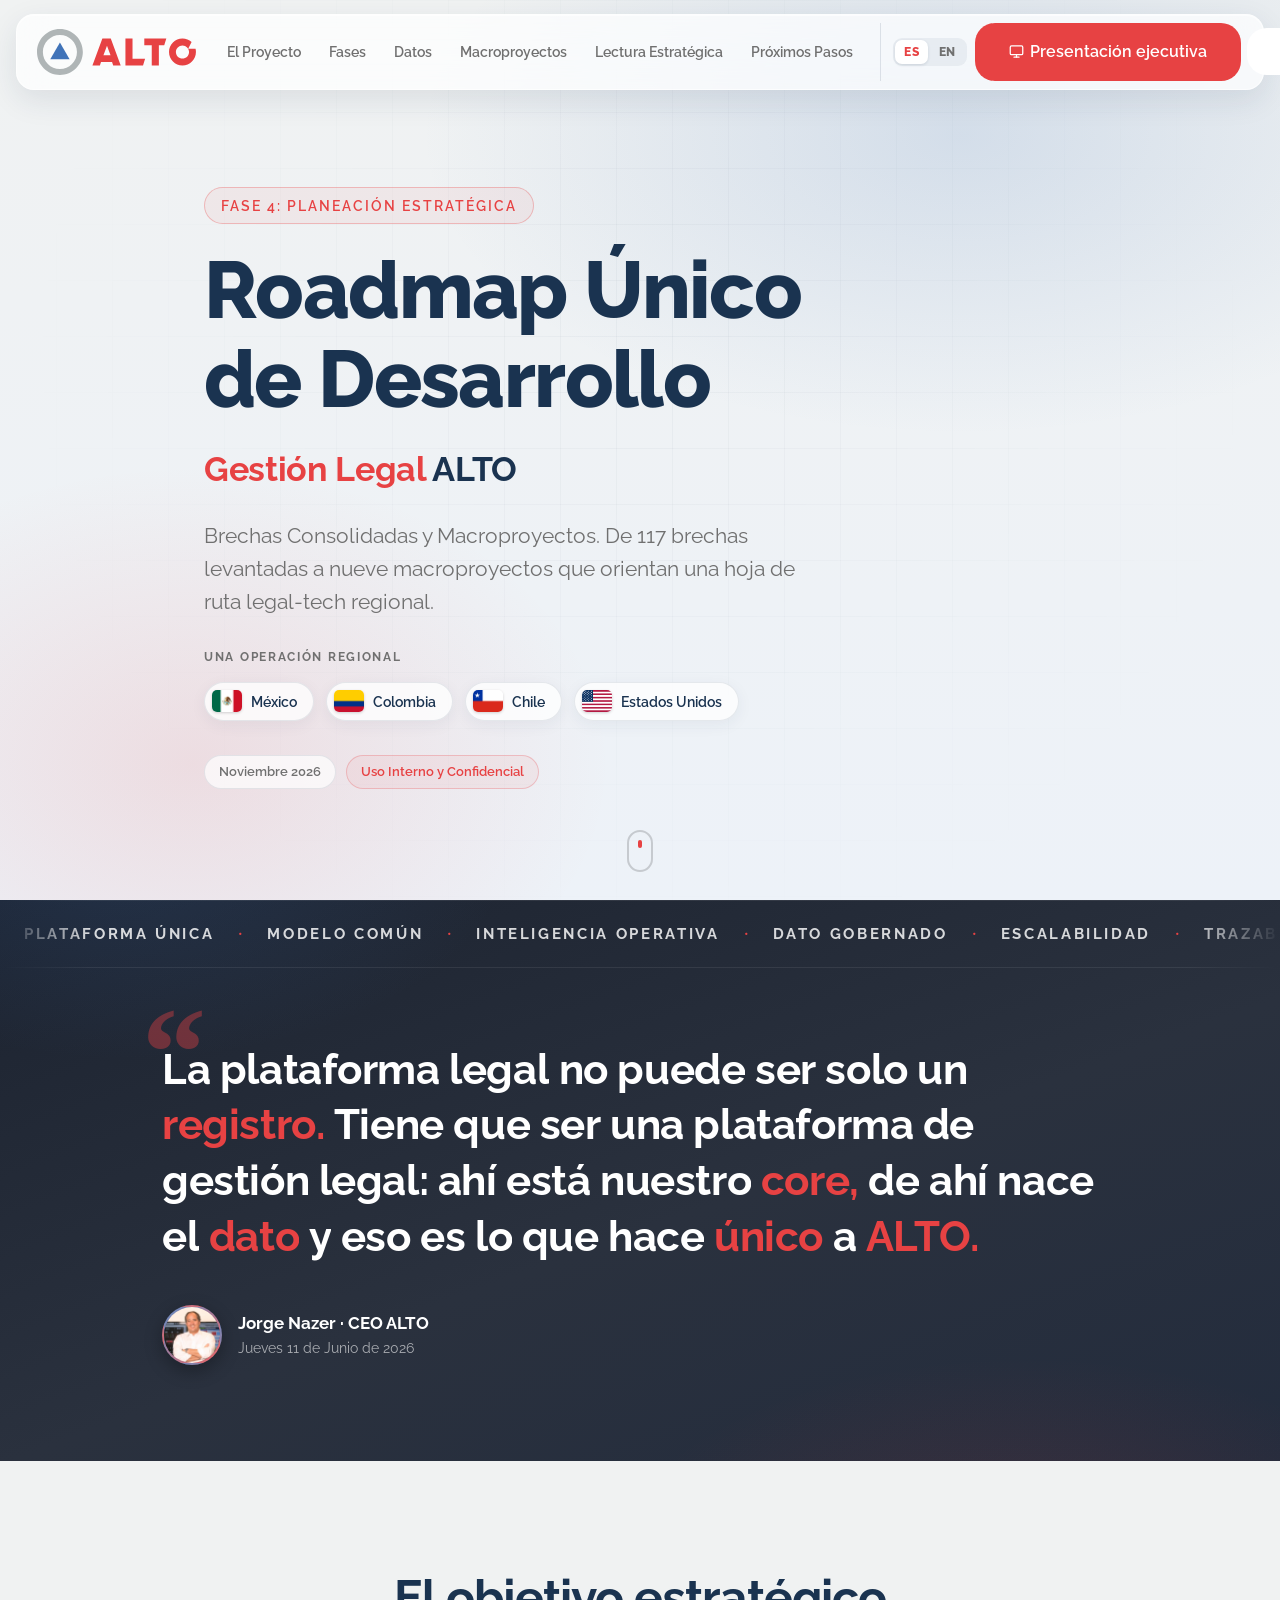
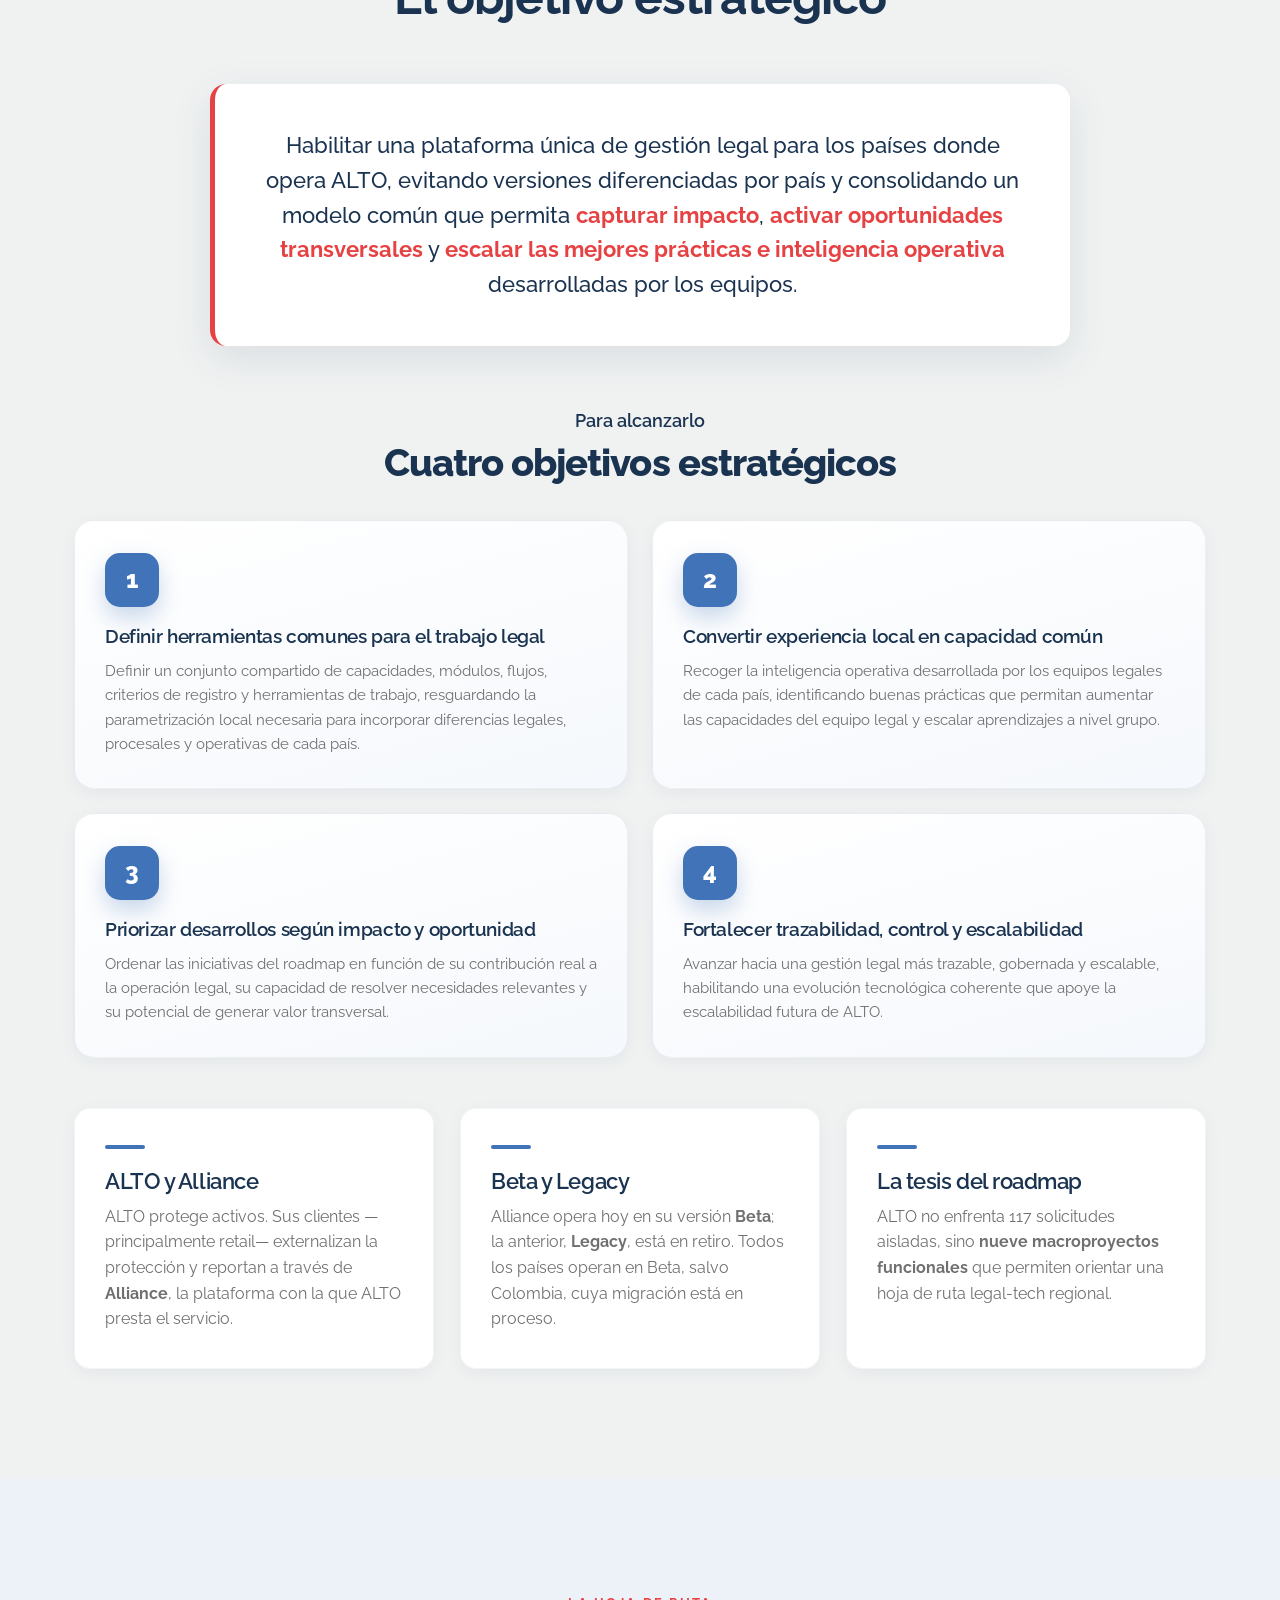
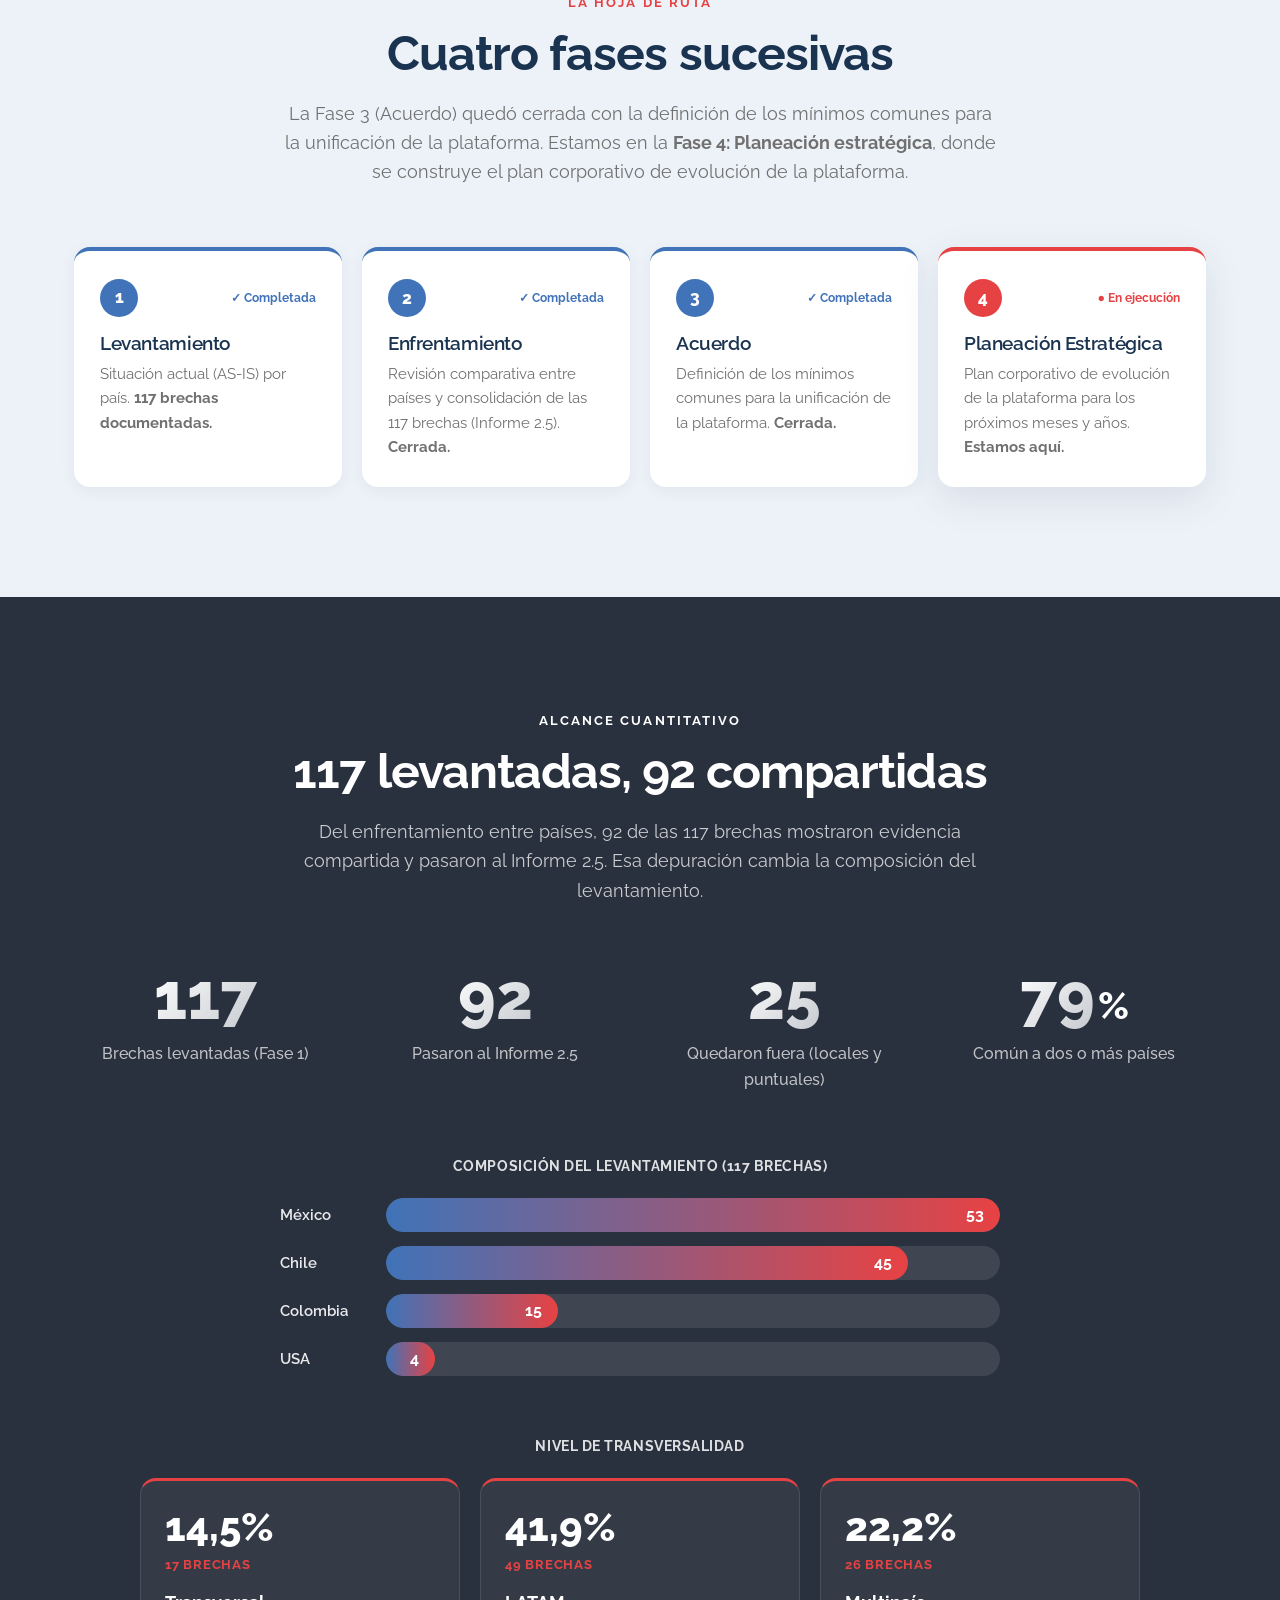
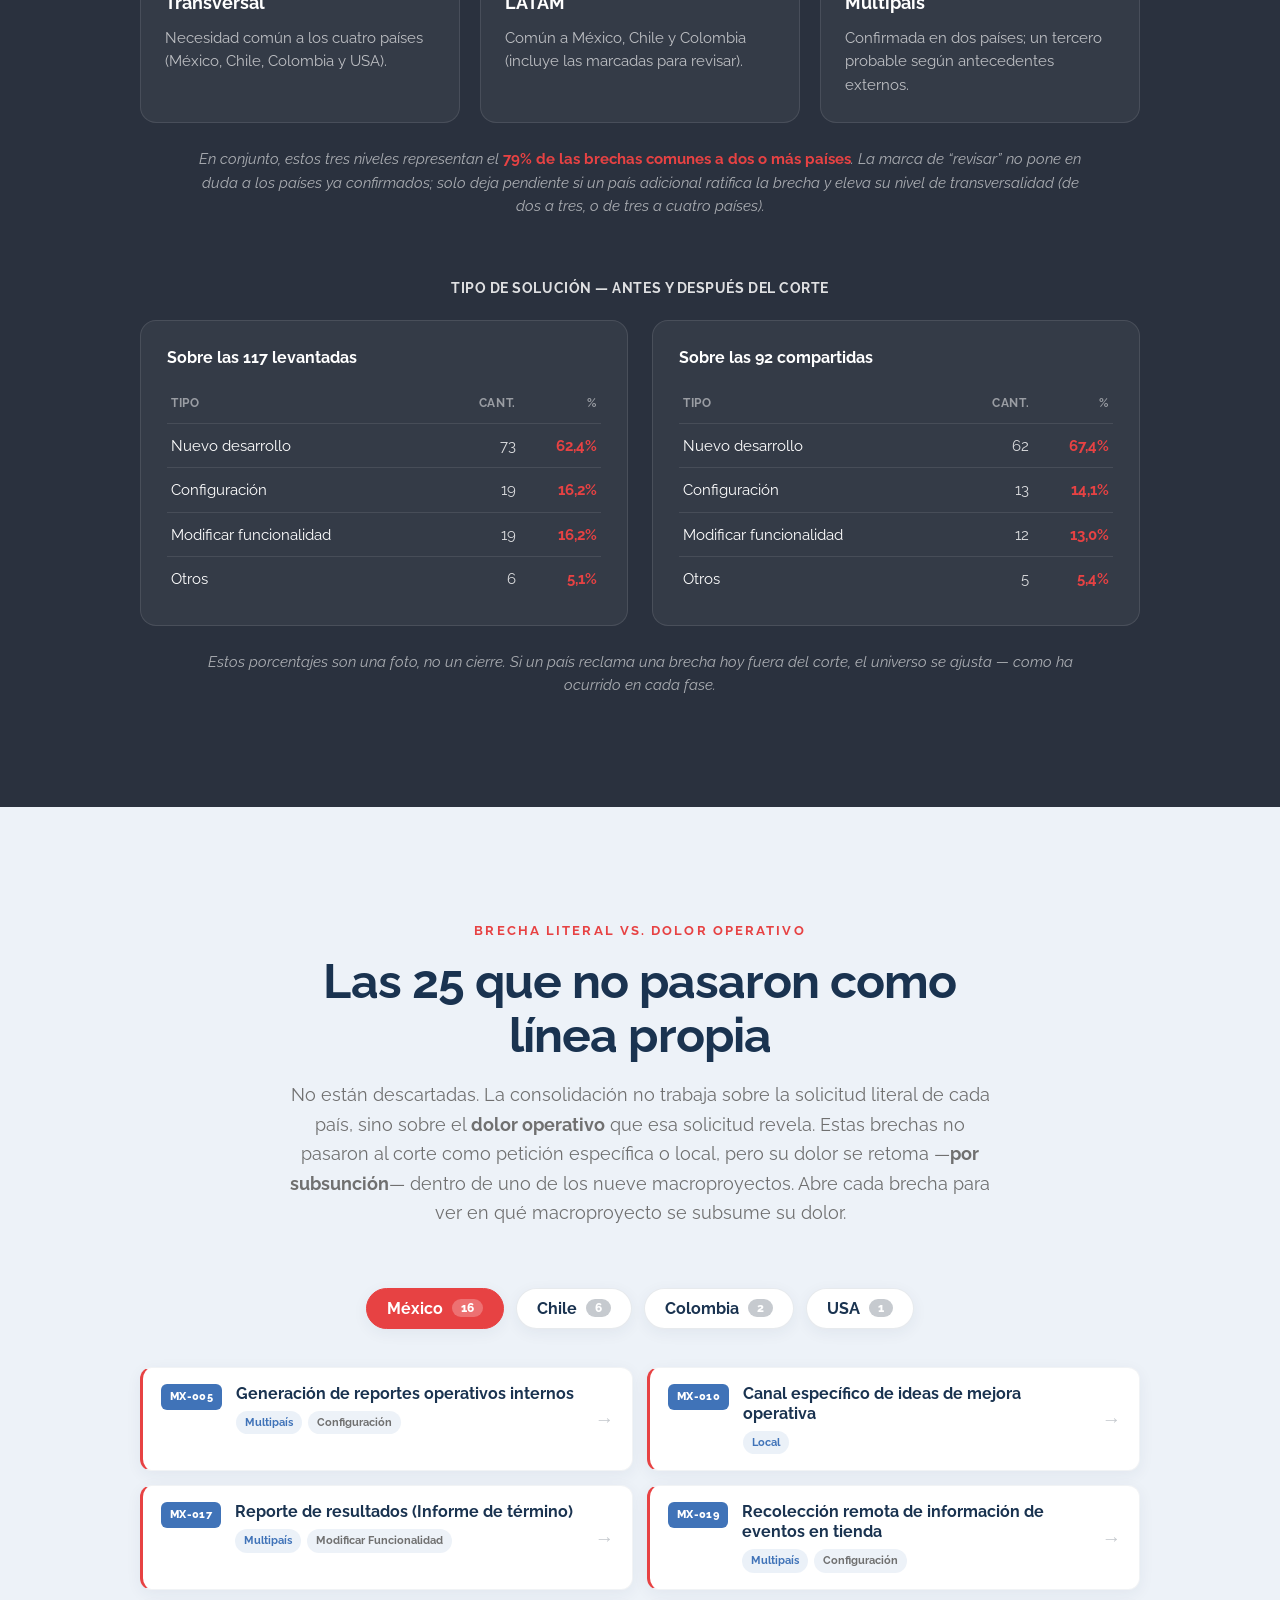
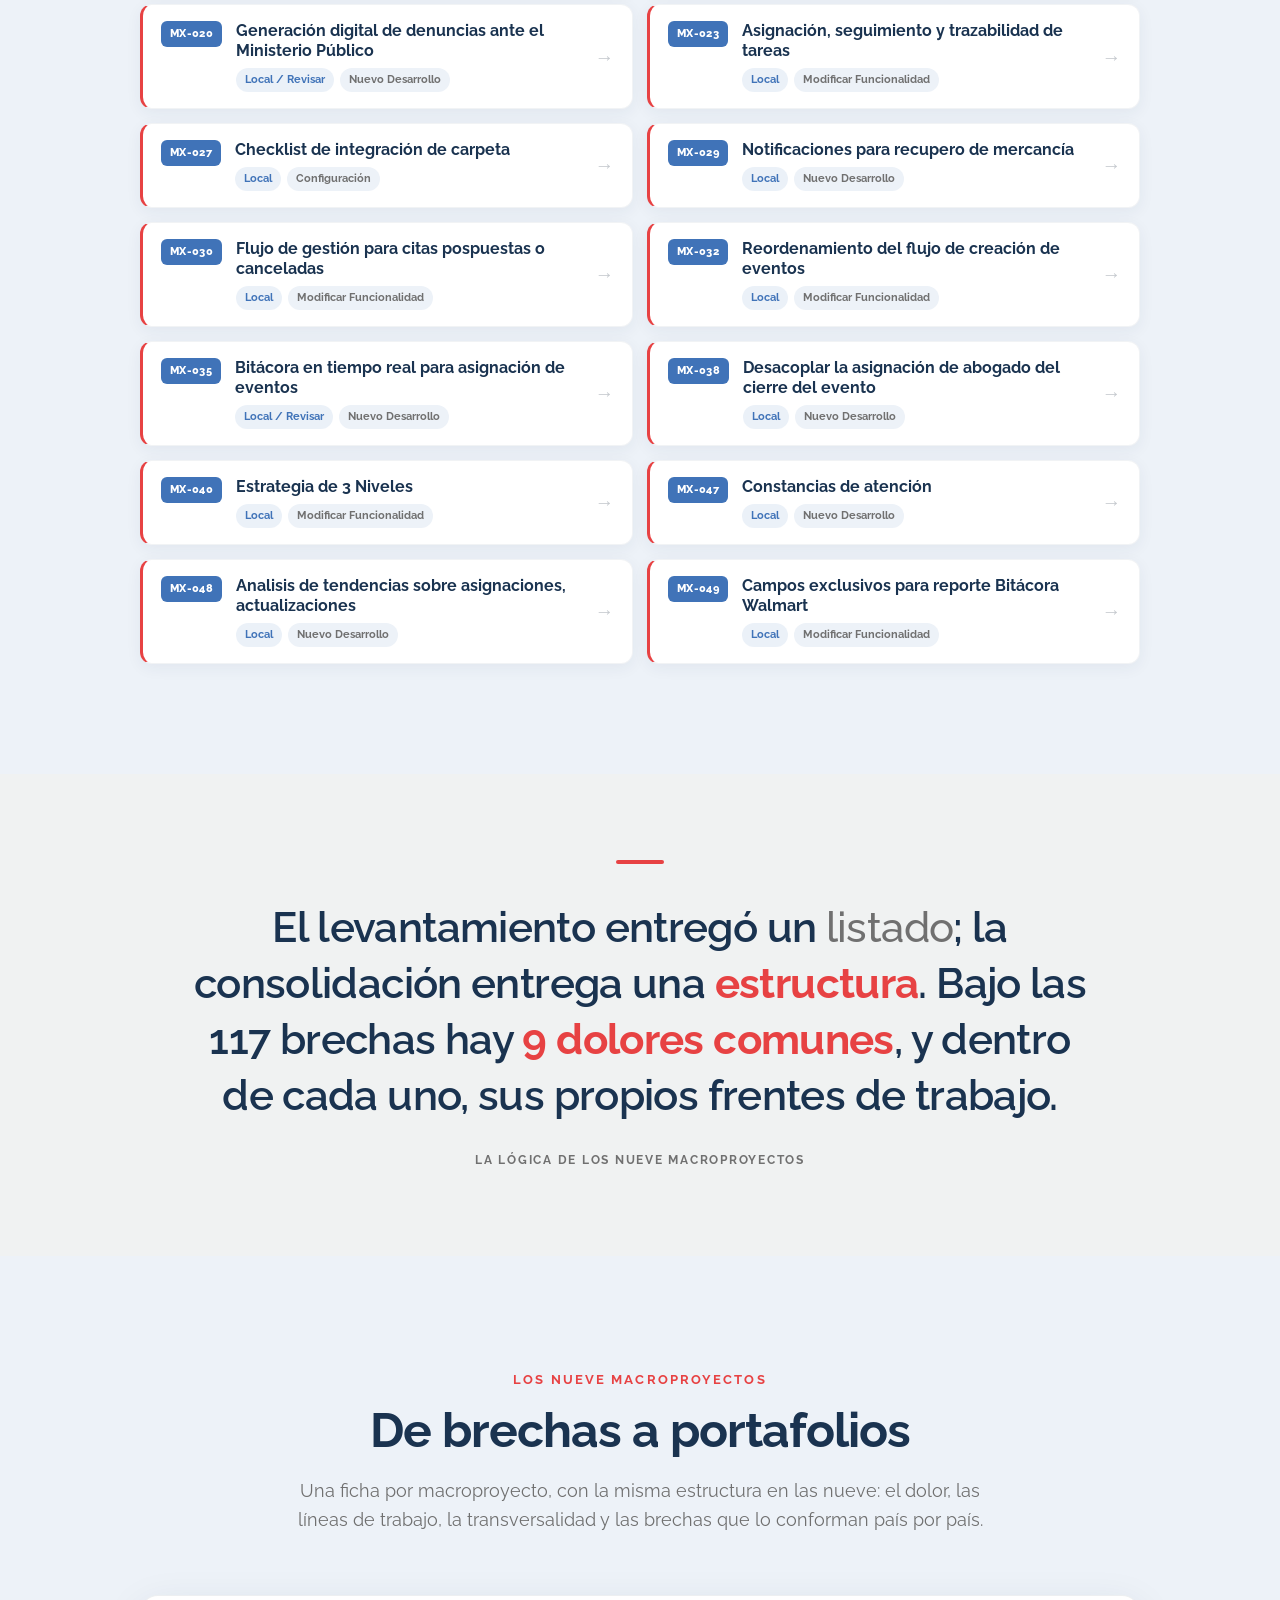
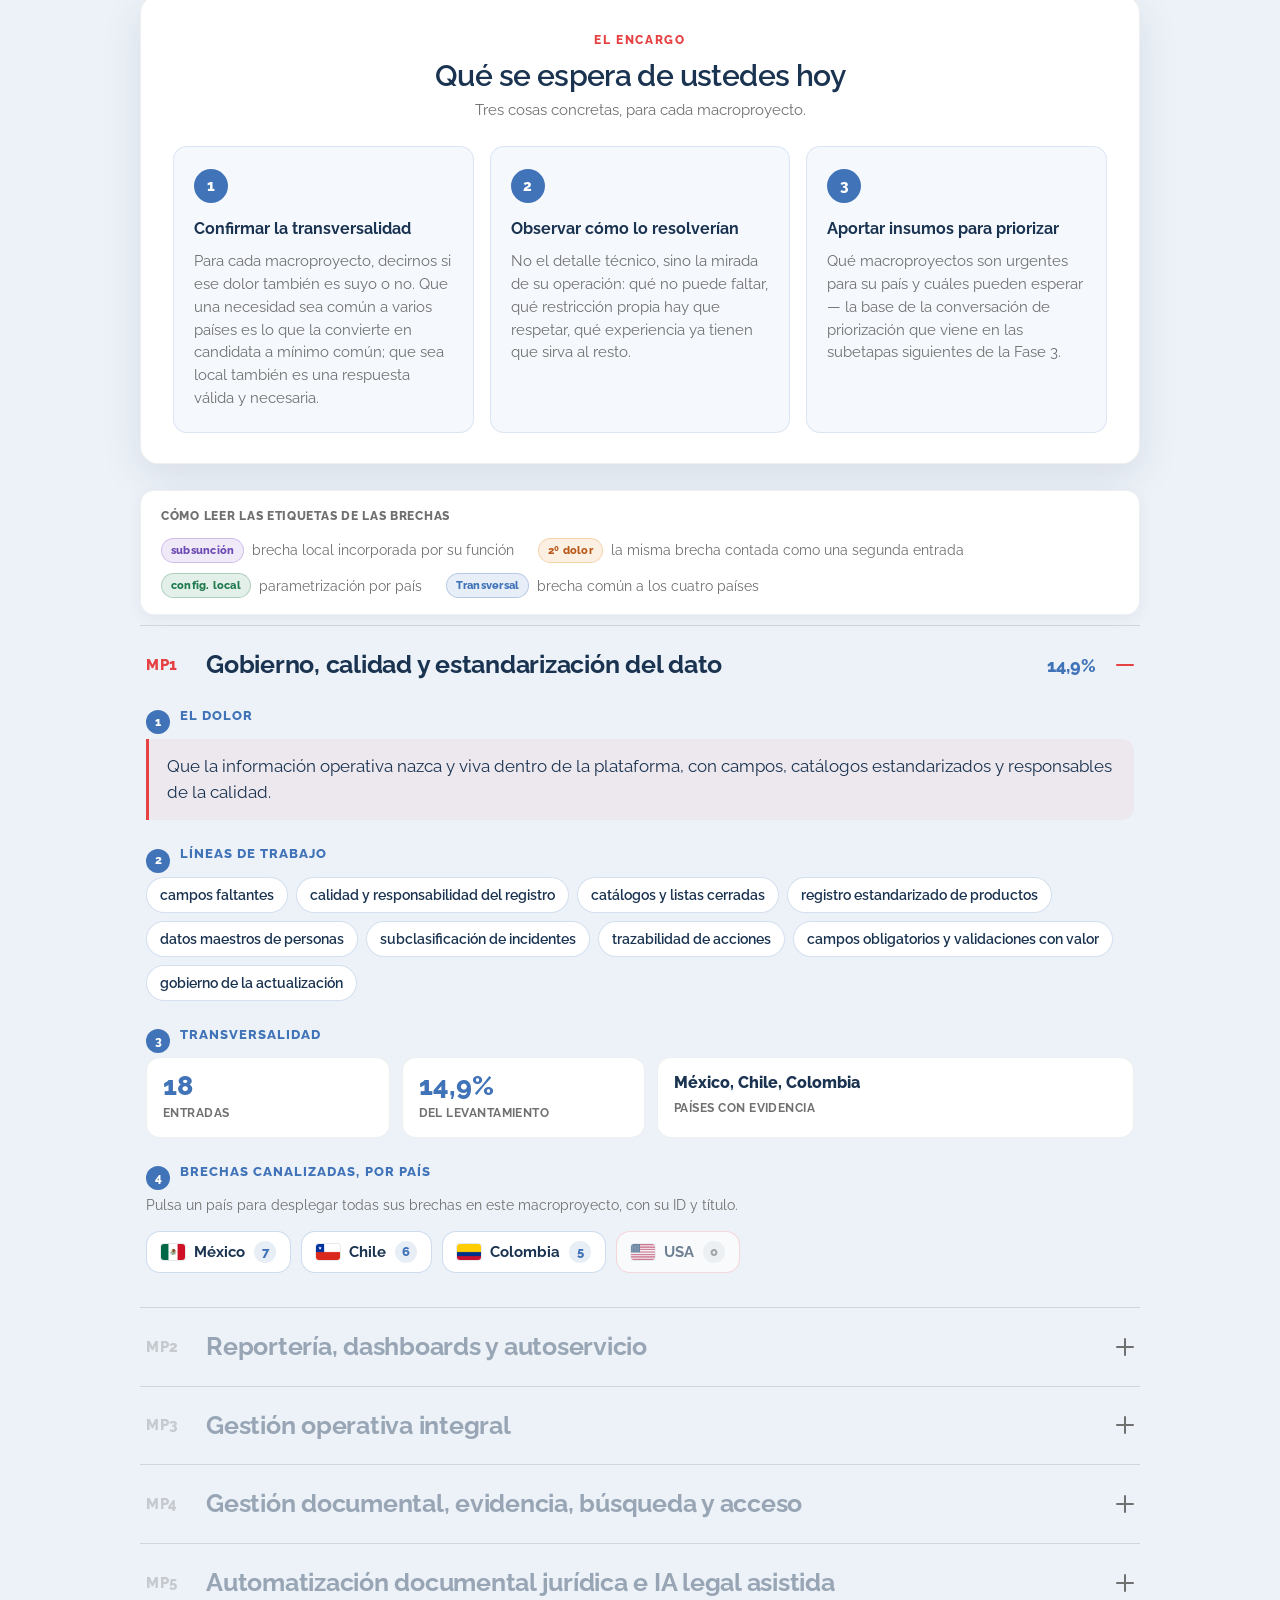
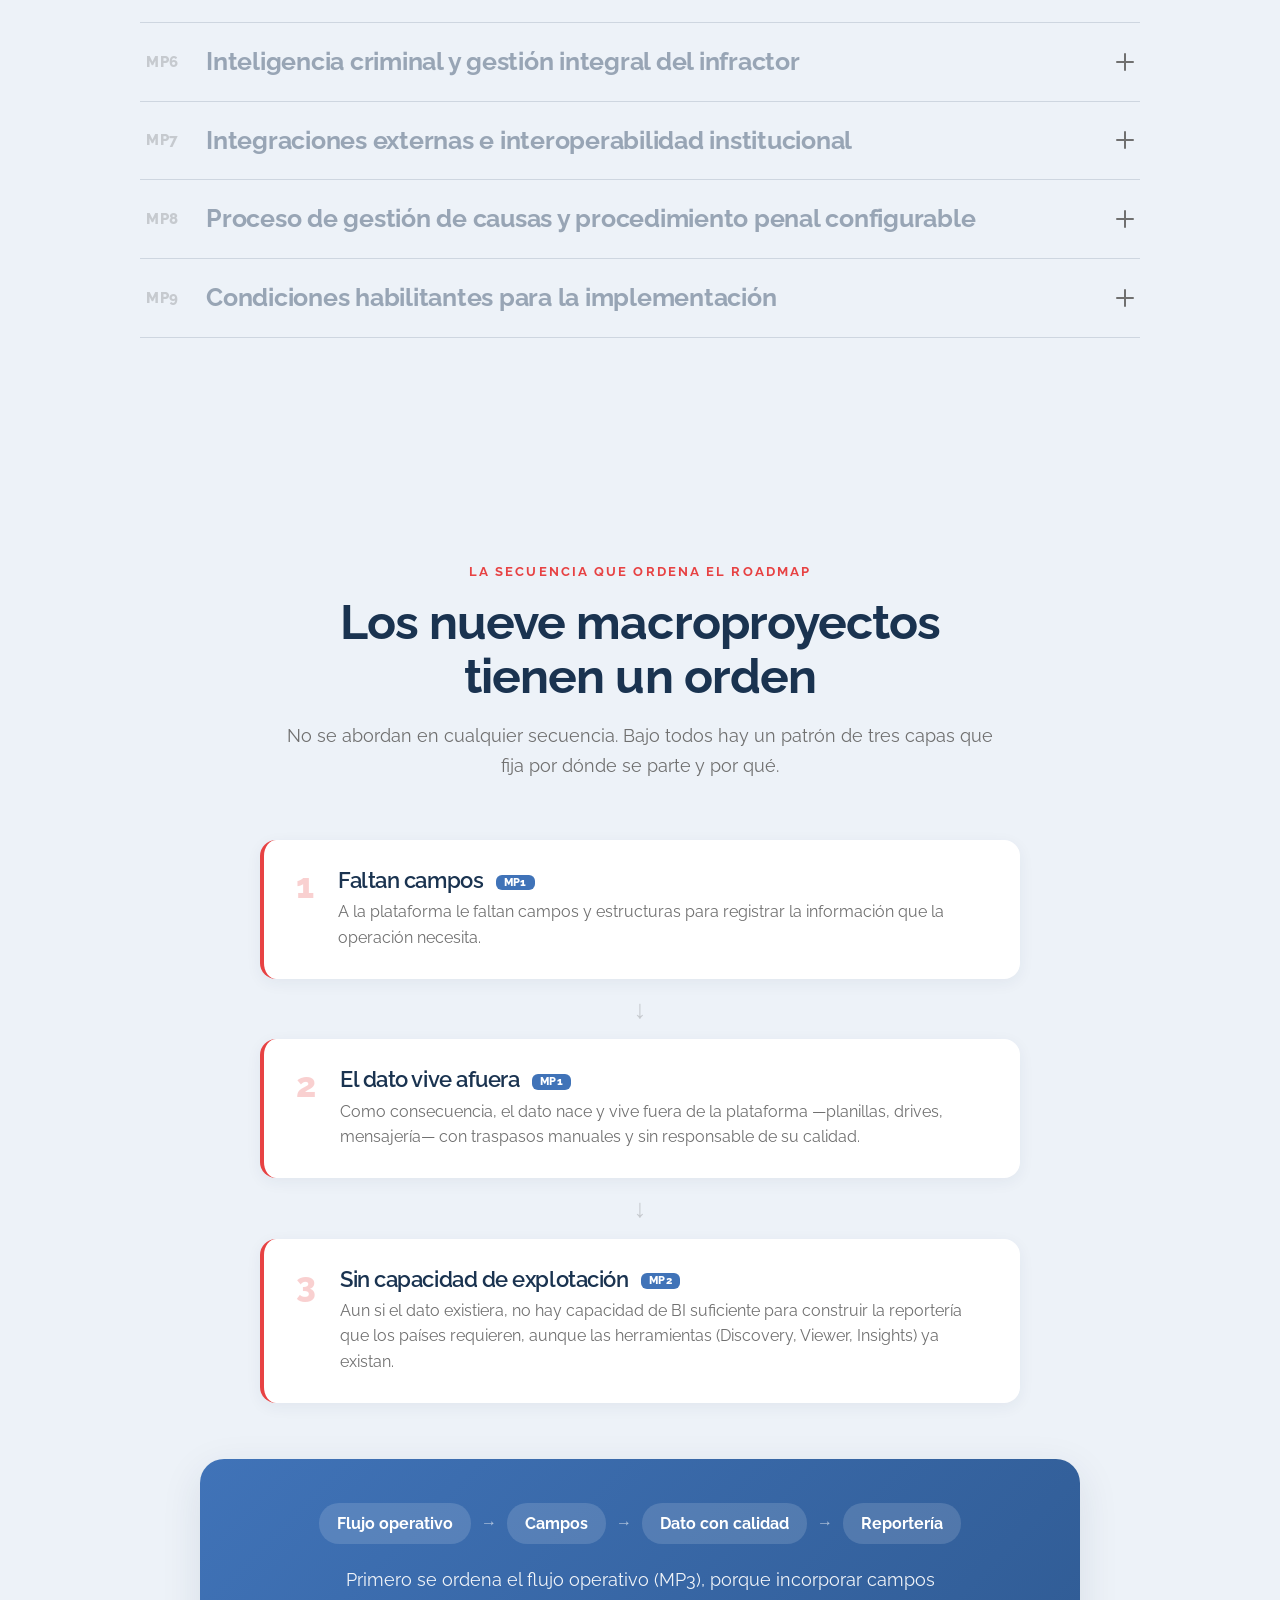
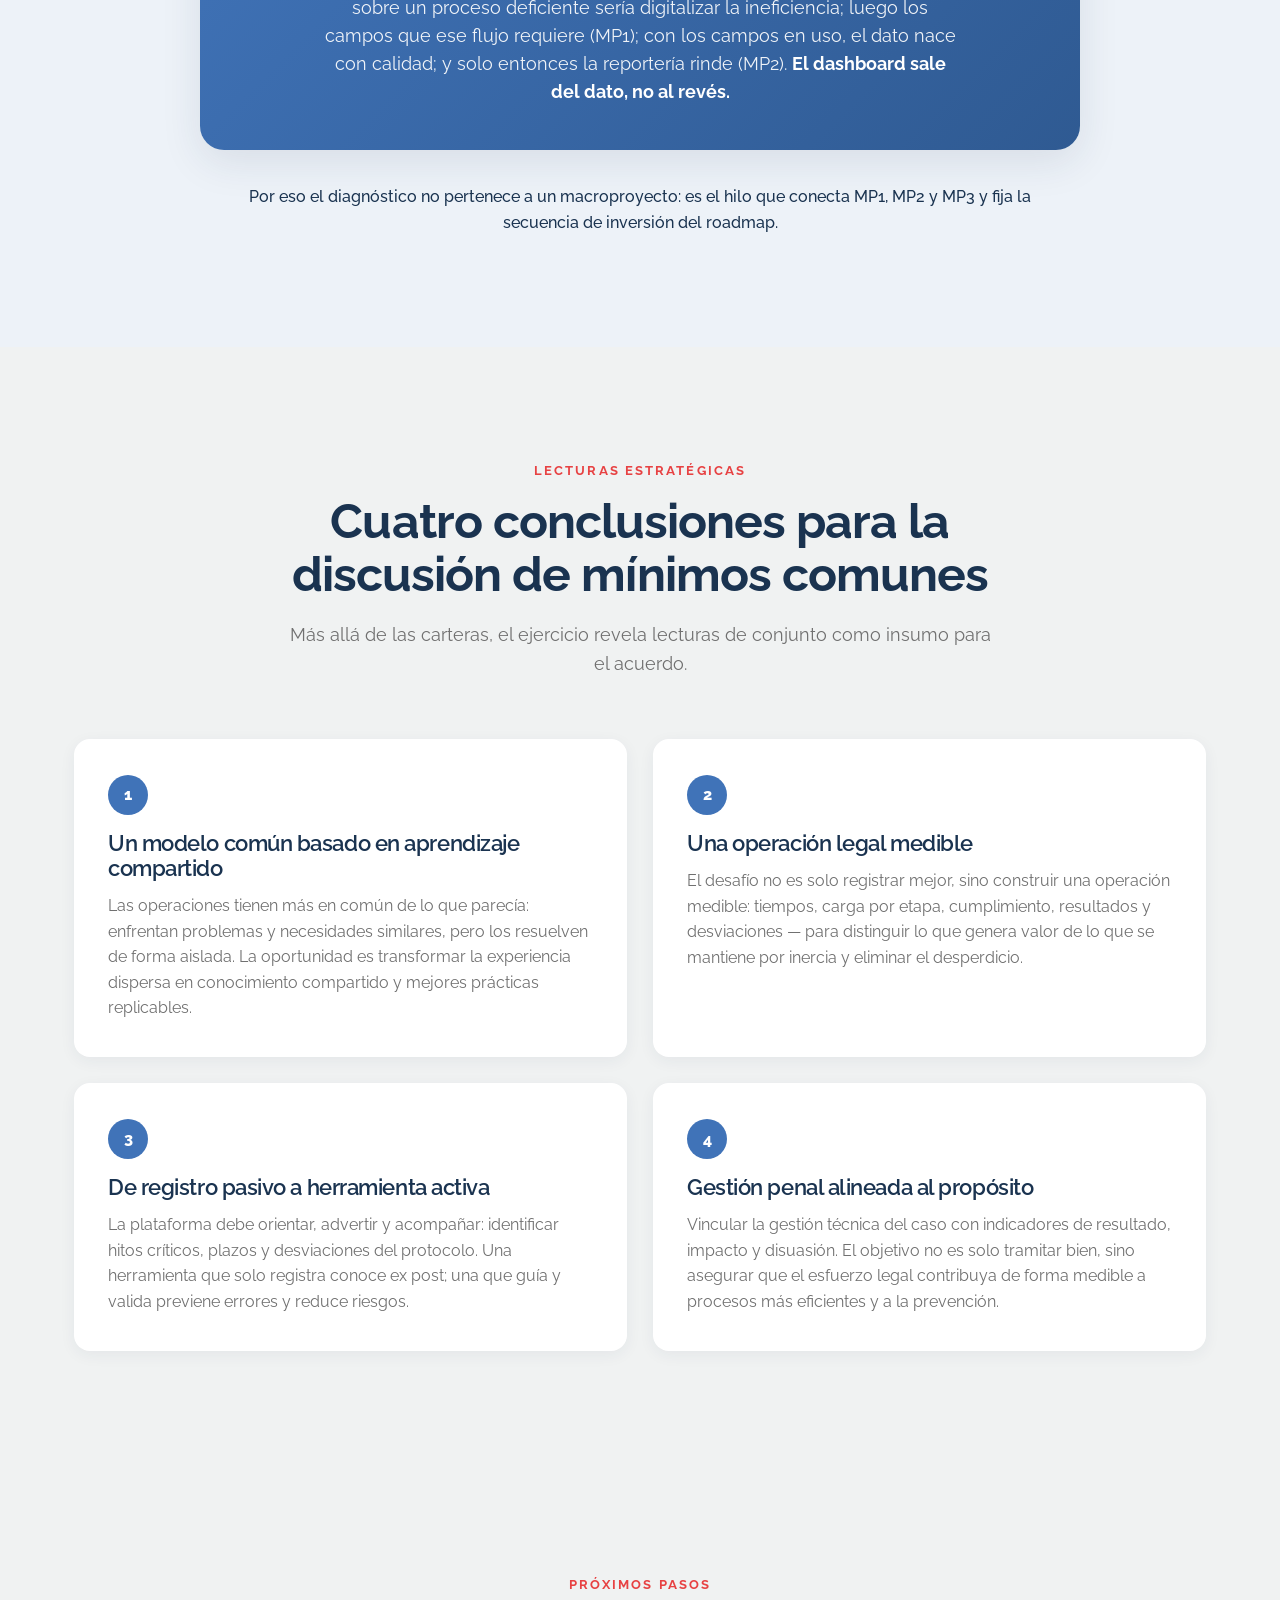
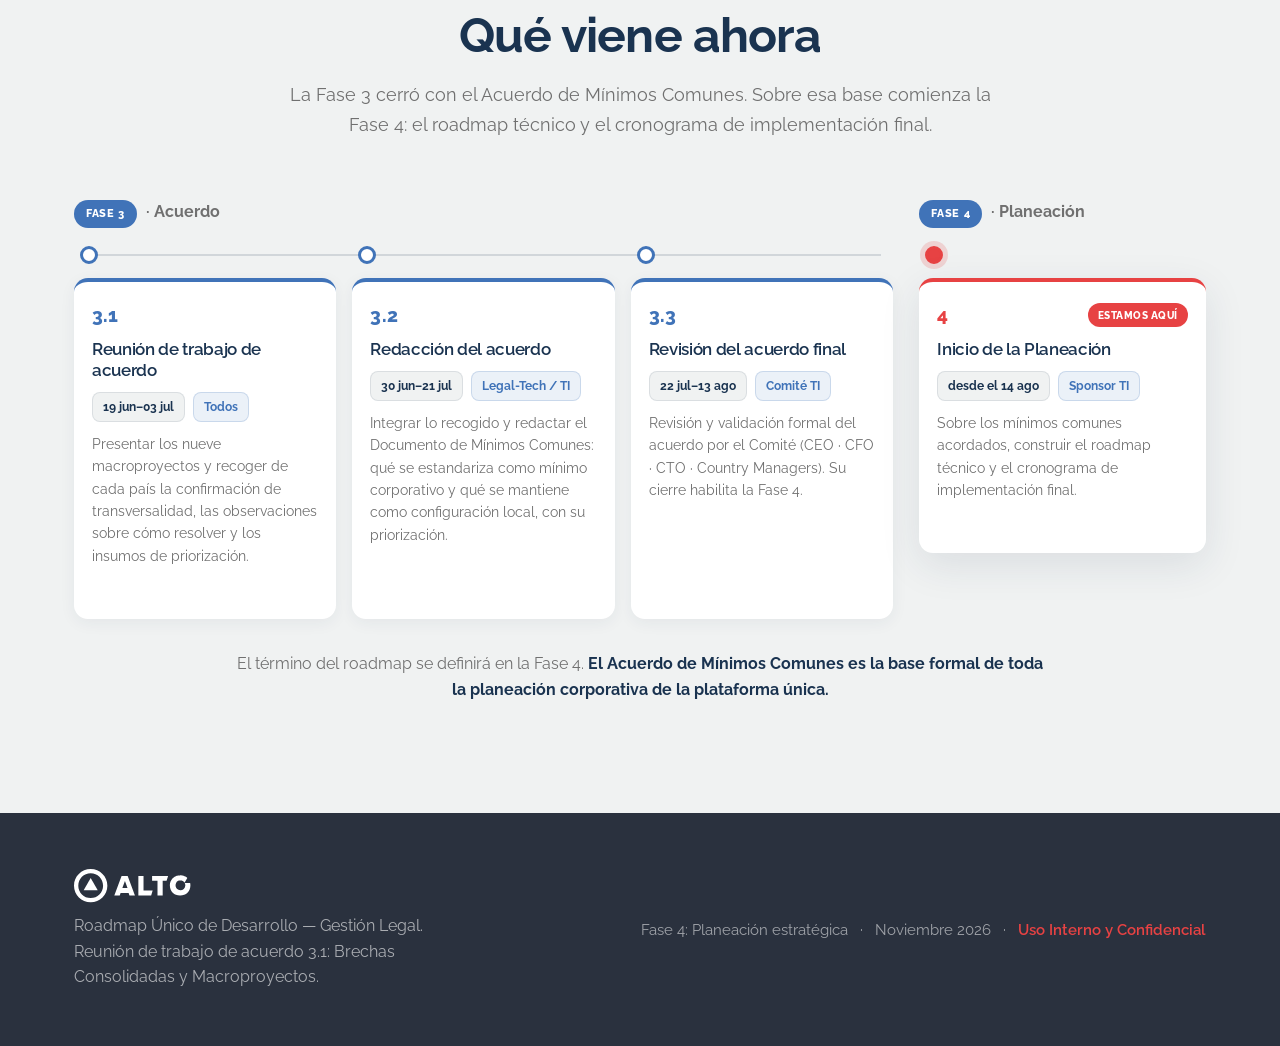
==== commit 93cf61f0: "Versión completa: "Próximos pasos" al día con la Fase 4 Co-Authored-By: Claude Opus 5.5 <noreply@ant" ====
--- a/index.html
+++ b/index.html
@@ -444,8 +444,8 @@
       <div class="container">
         <div class="section-head" data-aos="fade-up">
           <span class="kicker" data-i18n="cierre.kicker">Próximos pasos</span>
-          <h2 data-i18n="cierre.h2">Qué viene después de hoy</h2>
-          <p class="lead" data-i18n="cierre.lead">Esta reunión es la actividad 3.1, que abre la Fase 3. Lo que recojamos hoy alimenta la redacción del acuerdo, su validación y el inicio de la planeación.</p>
+          <h2 data-i18n="cierre.h2">Qué viene ahora</h2>
+          <p class="lead" data-i18n="cierre.lead">La Fase 3 cerró con el Acuerdo de Mínimos Comunes. Sobre esa base comienza la Fase 4: el roadmap técnico y el cronograma de implementación final.</p>
         </div>
 
         <div class="roadmap-tl">
@@ -518,7 +518,7 @@
           </div>
         </div>
 
-        <p class="tl-closer" data-aos="fade-up" data-i18n="tl.closer">El término del roadmap se definirá en las Fases 3 y 4. <strong>El Acuerdo de Mínimos Comunes es la base formal de toda la planeación corporativa de la plataforma única.</strong></p>
+        <p class="tl-closer" data-aos="fade-up" data-i18n="tl.closer">El término del roadmap se definirá en la Fase 4. <strong>El Acuerdo de Mínimos Comunes es la base formal de toda la planeación corporativa de la plataforma única.</strong></p>
       </div>
     </section>
   </main>
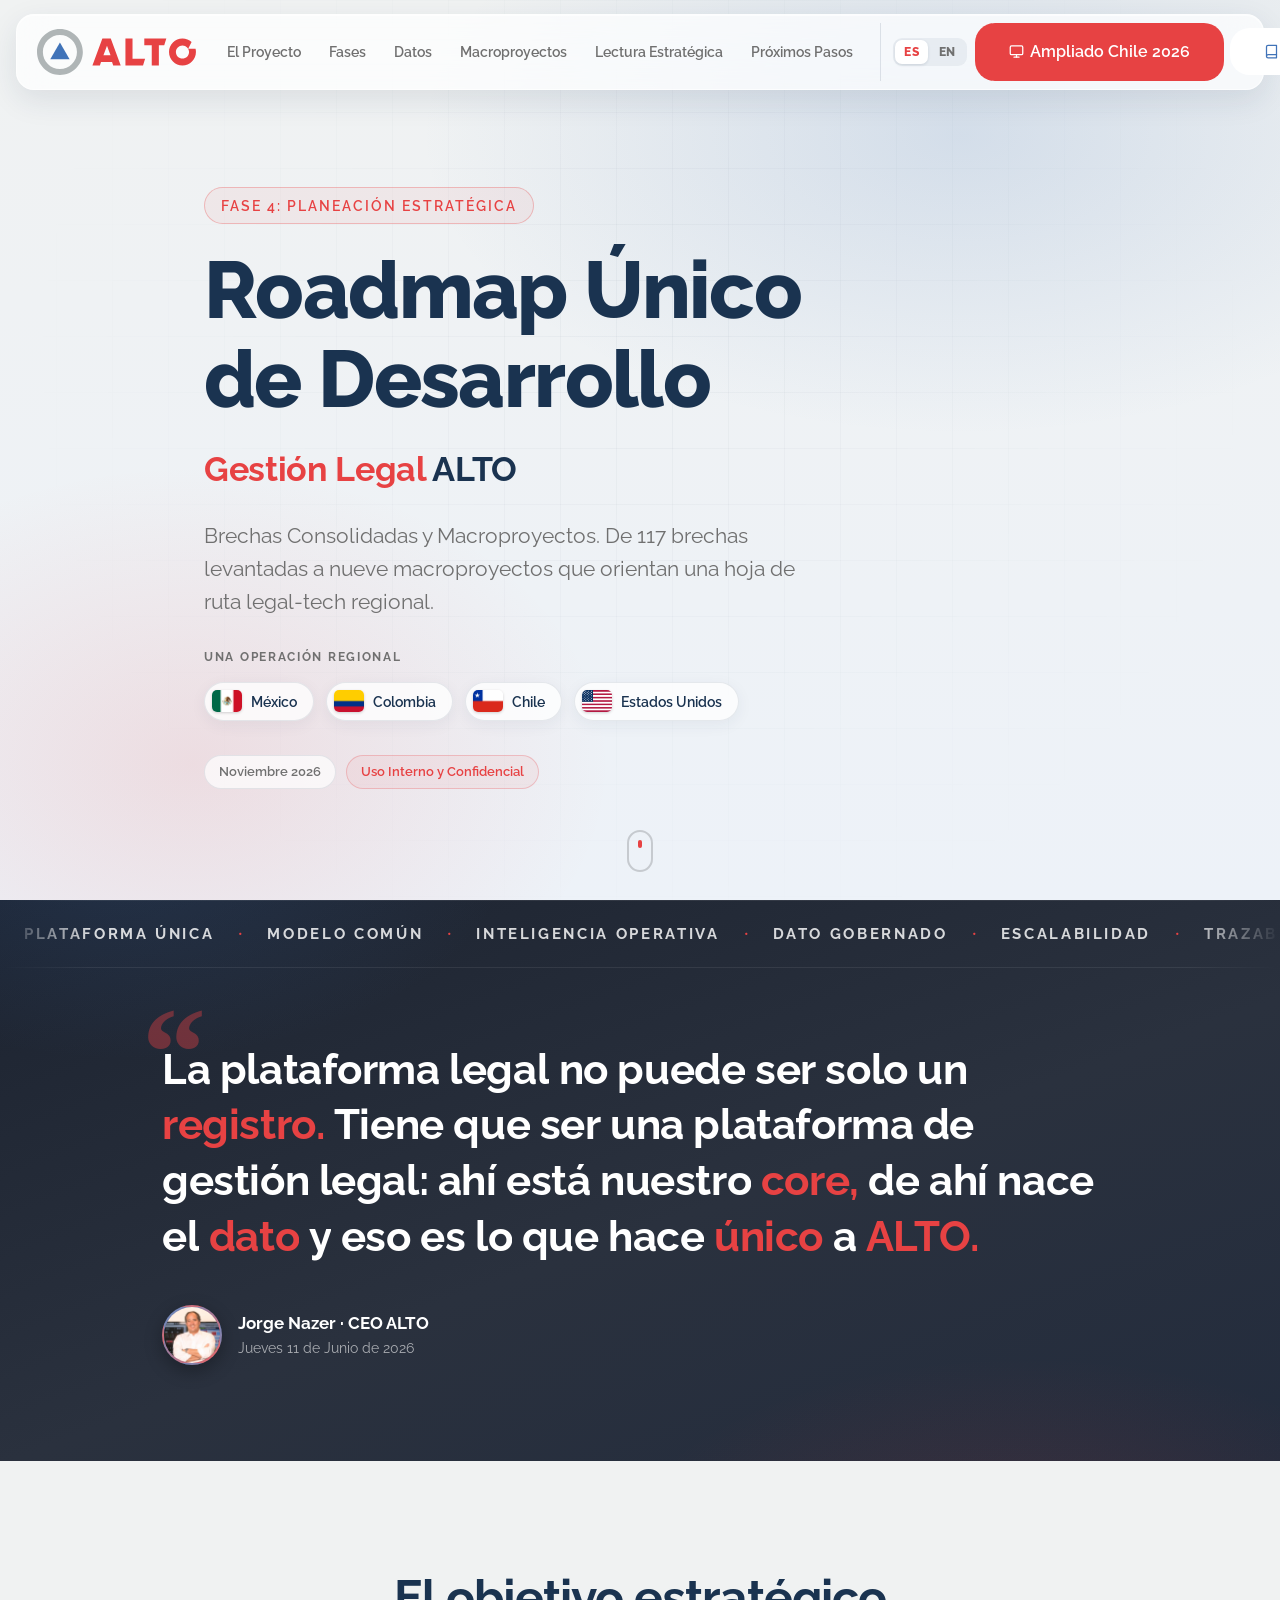
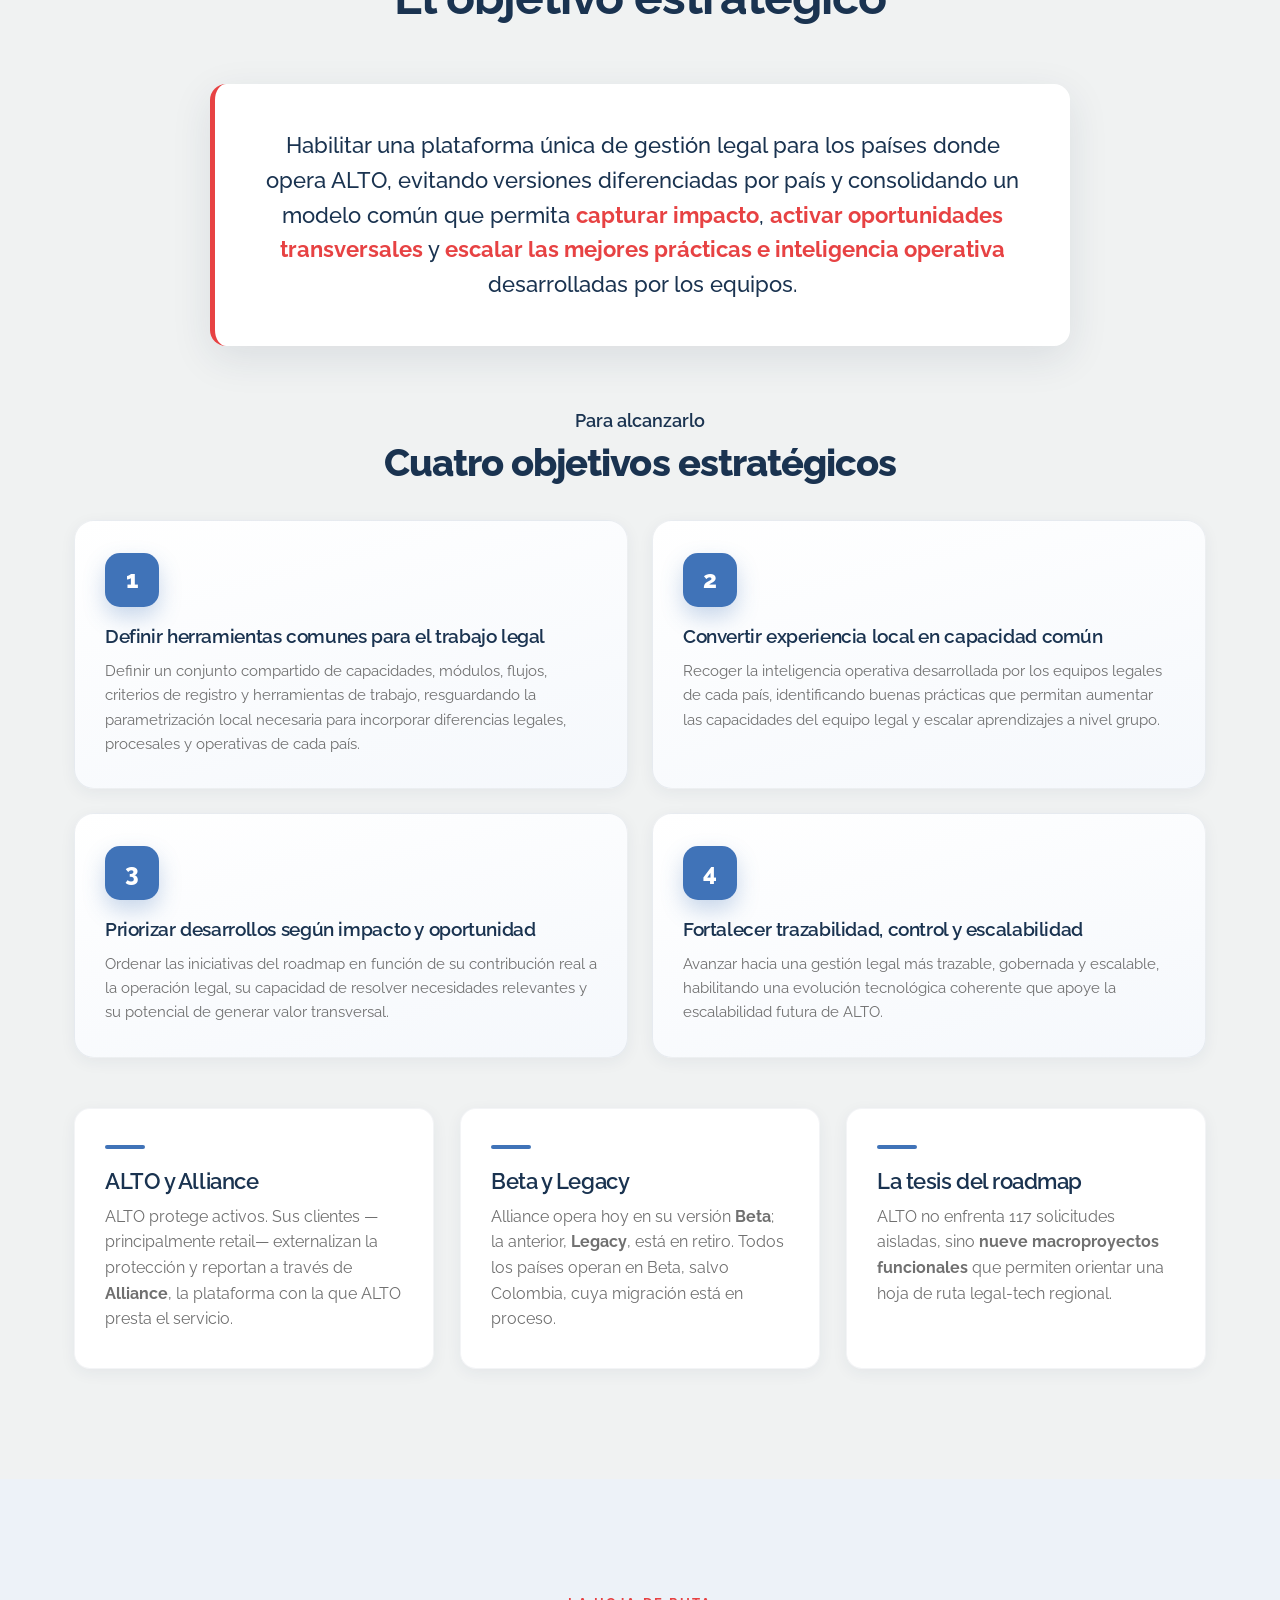
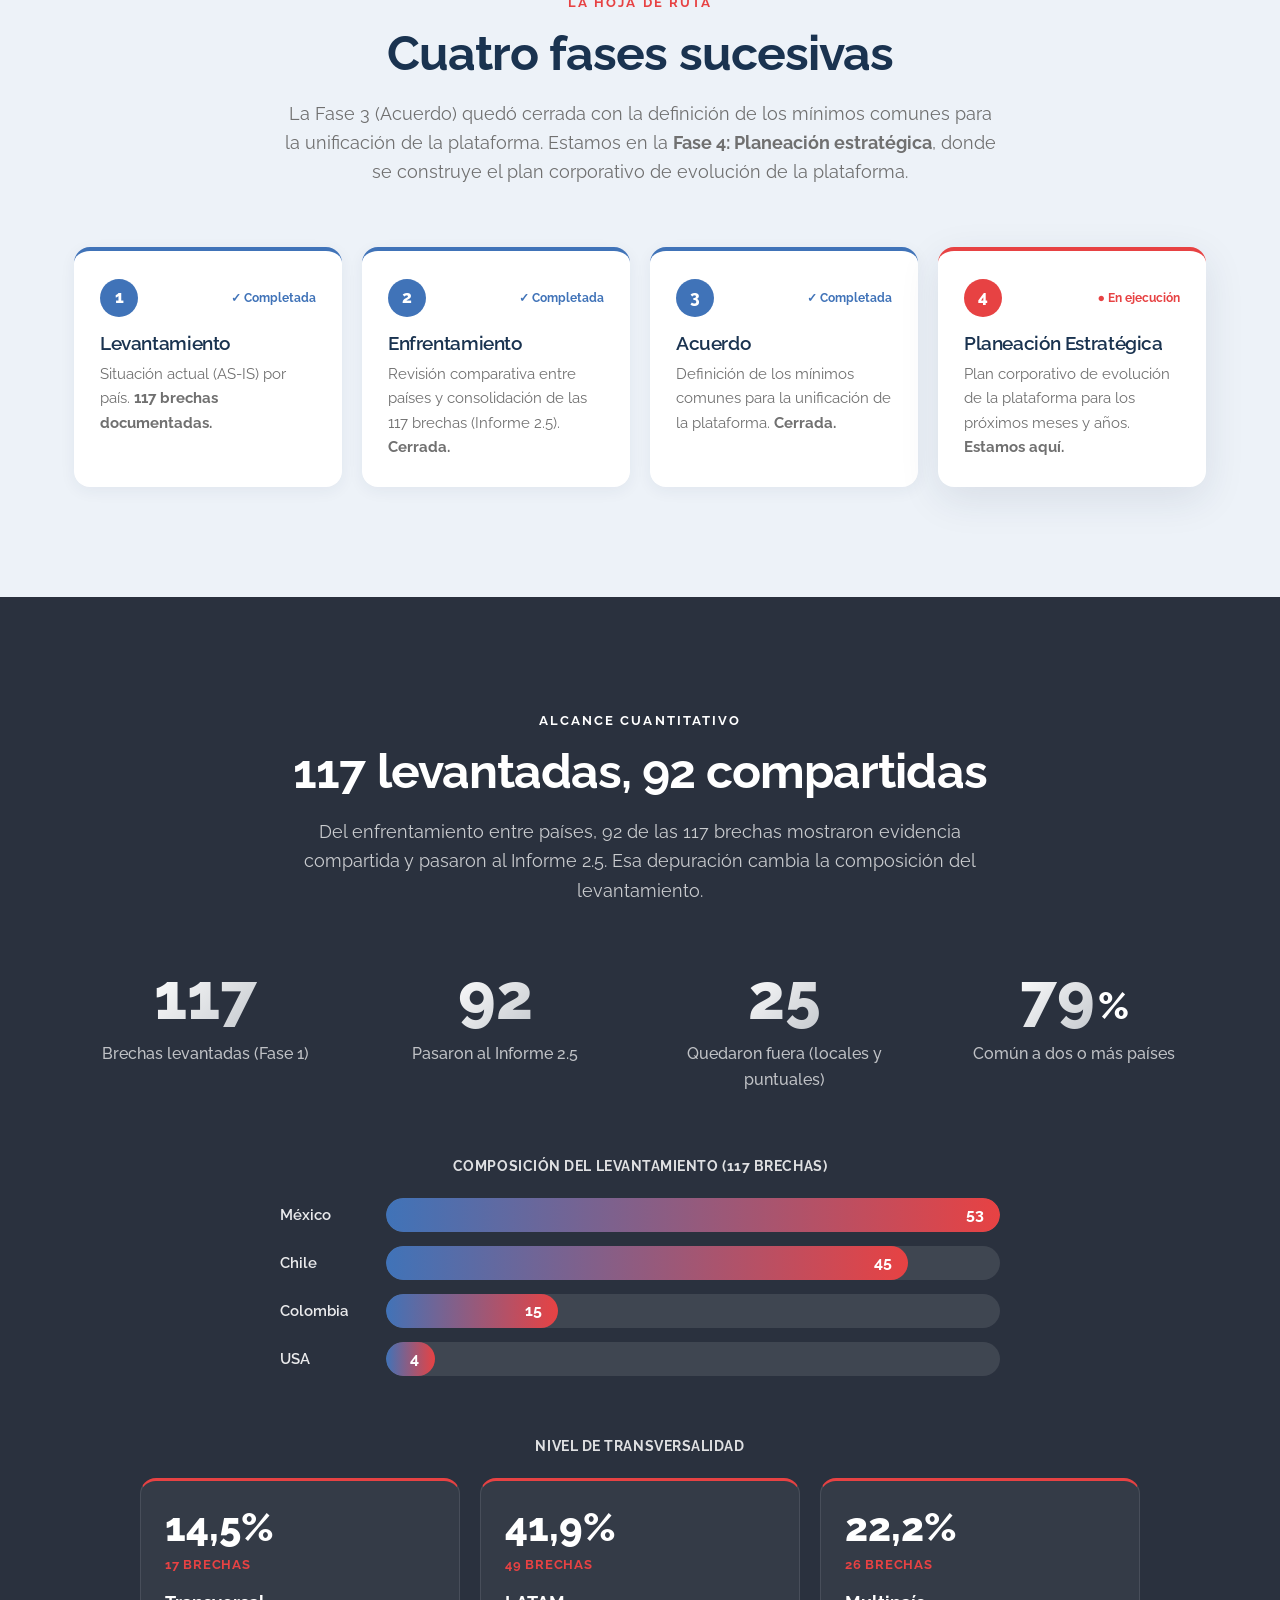
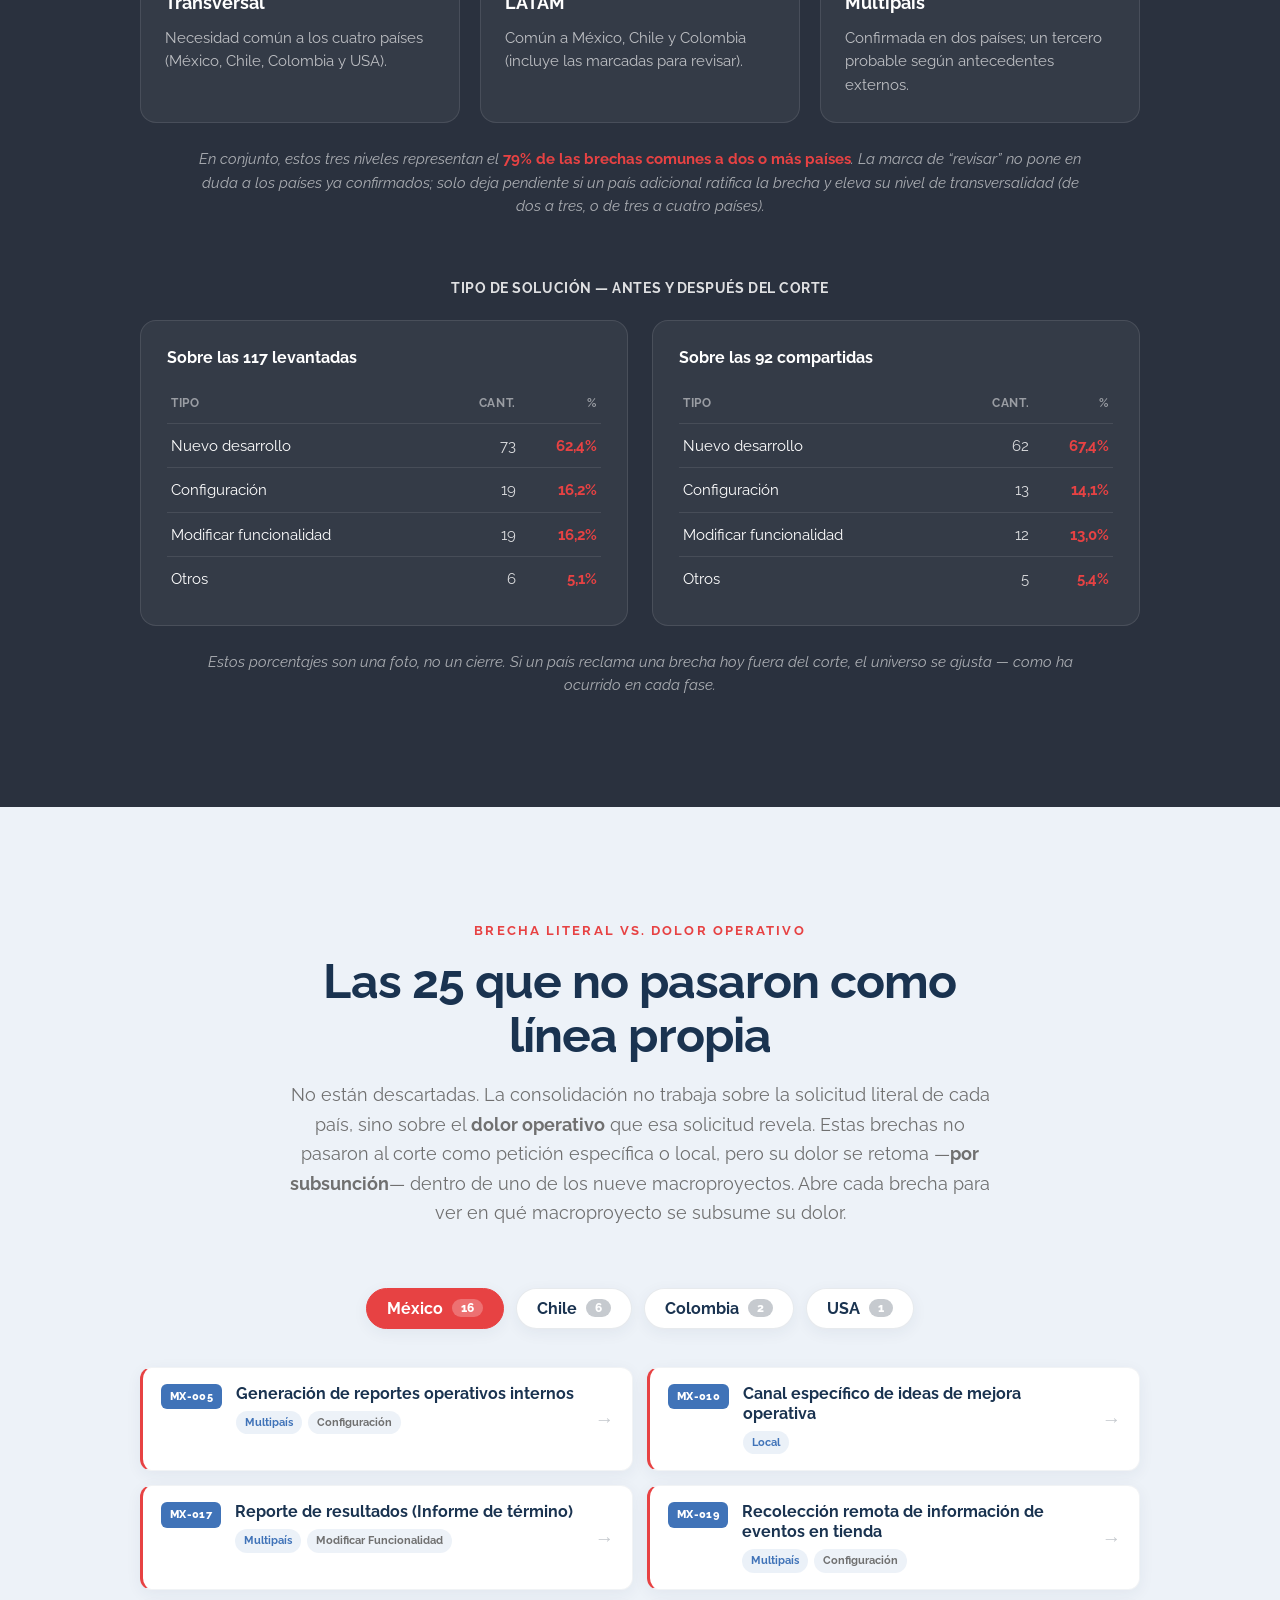
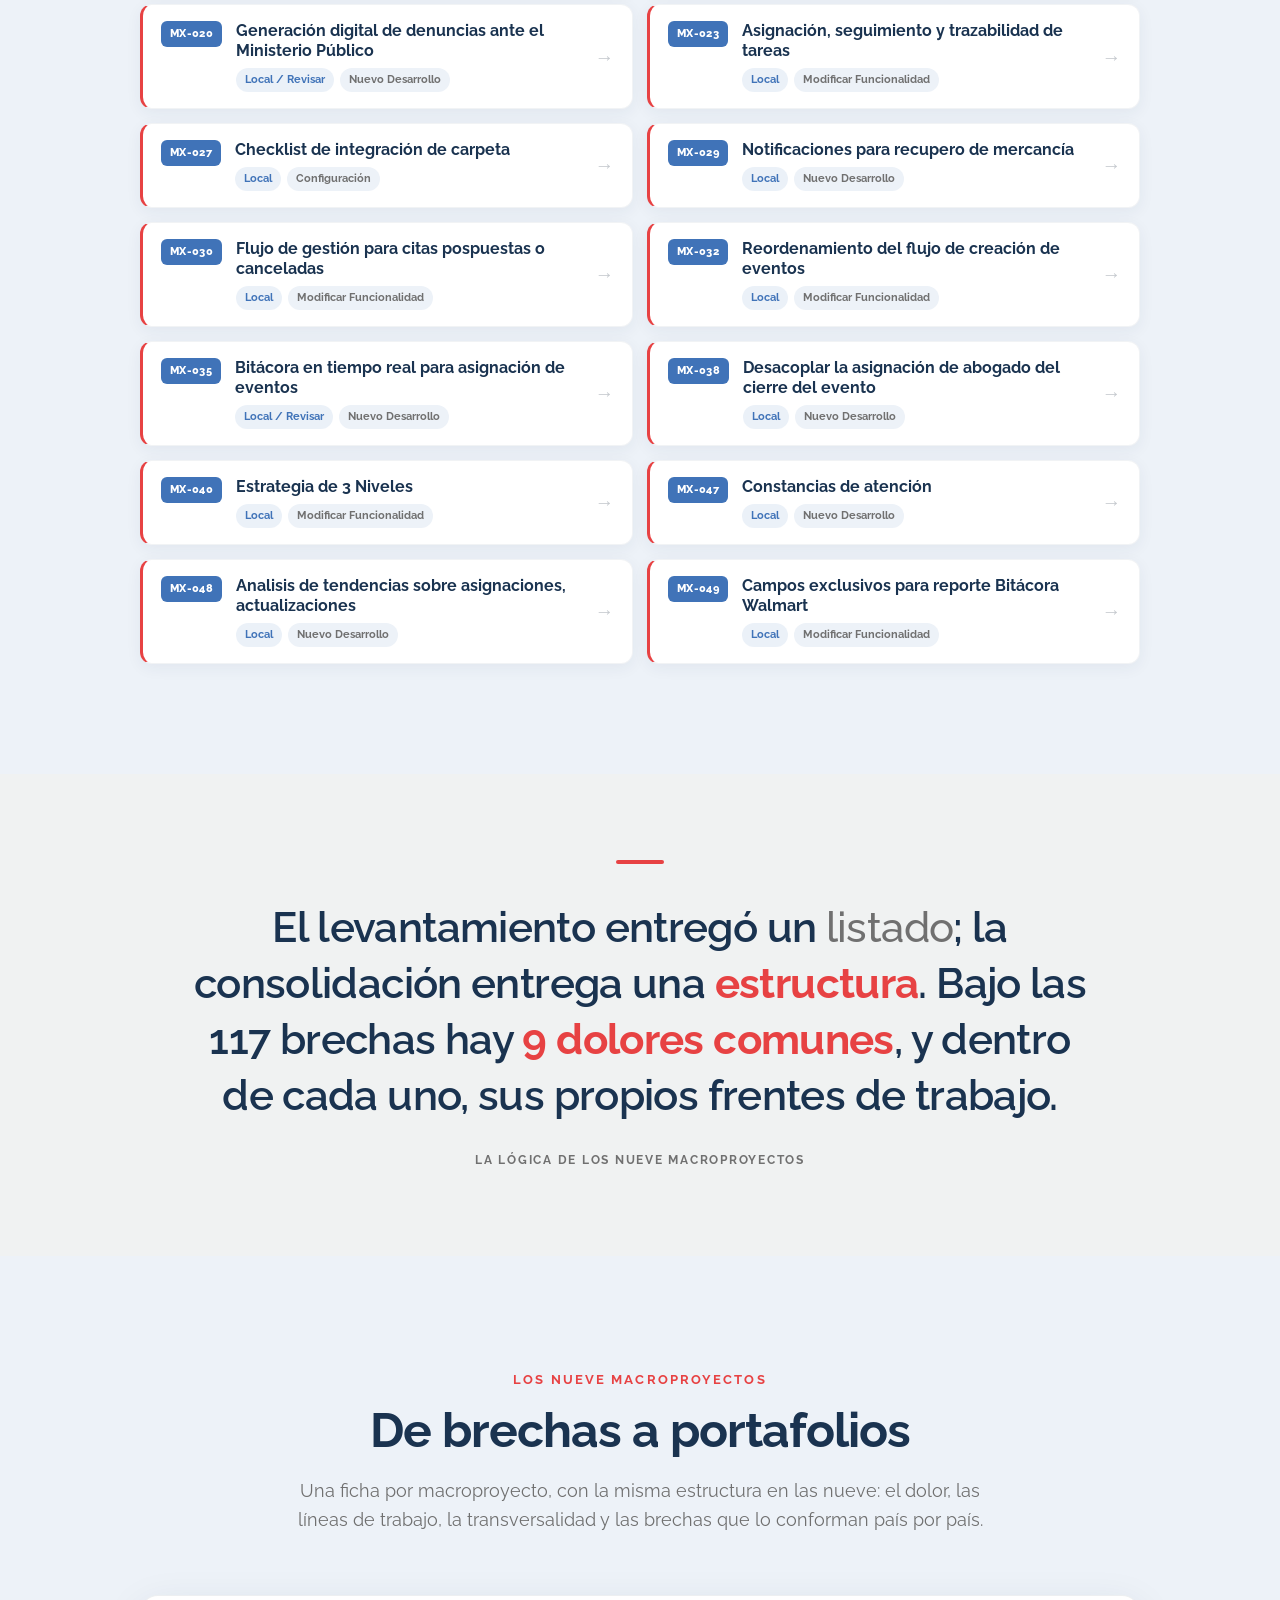
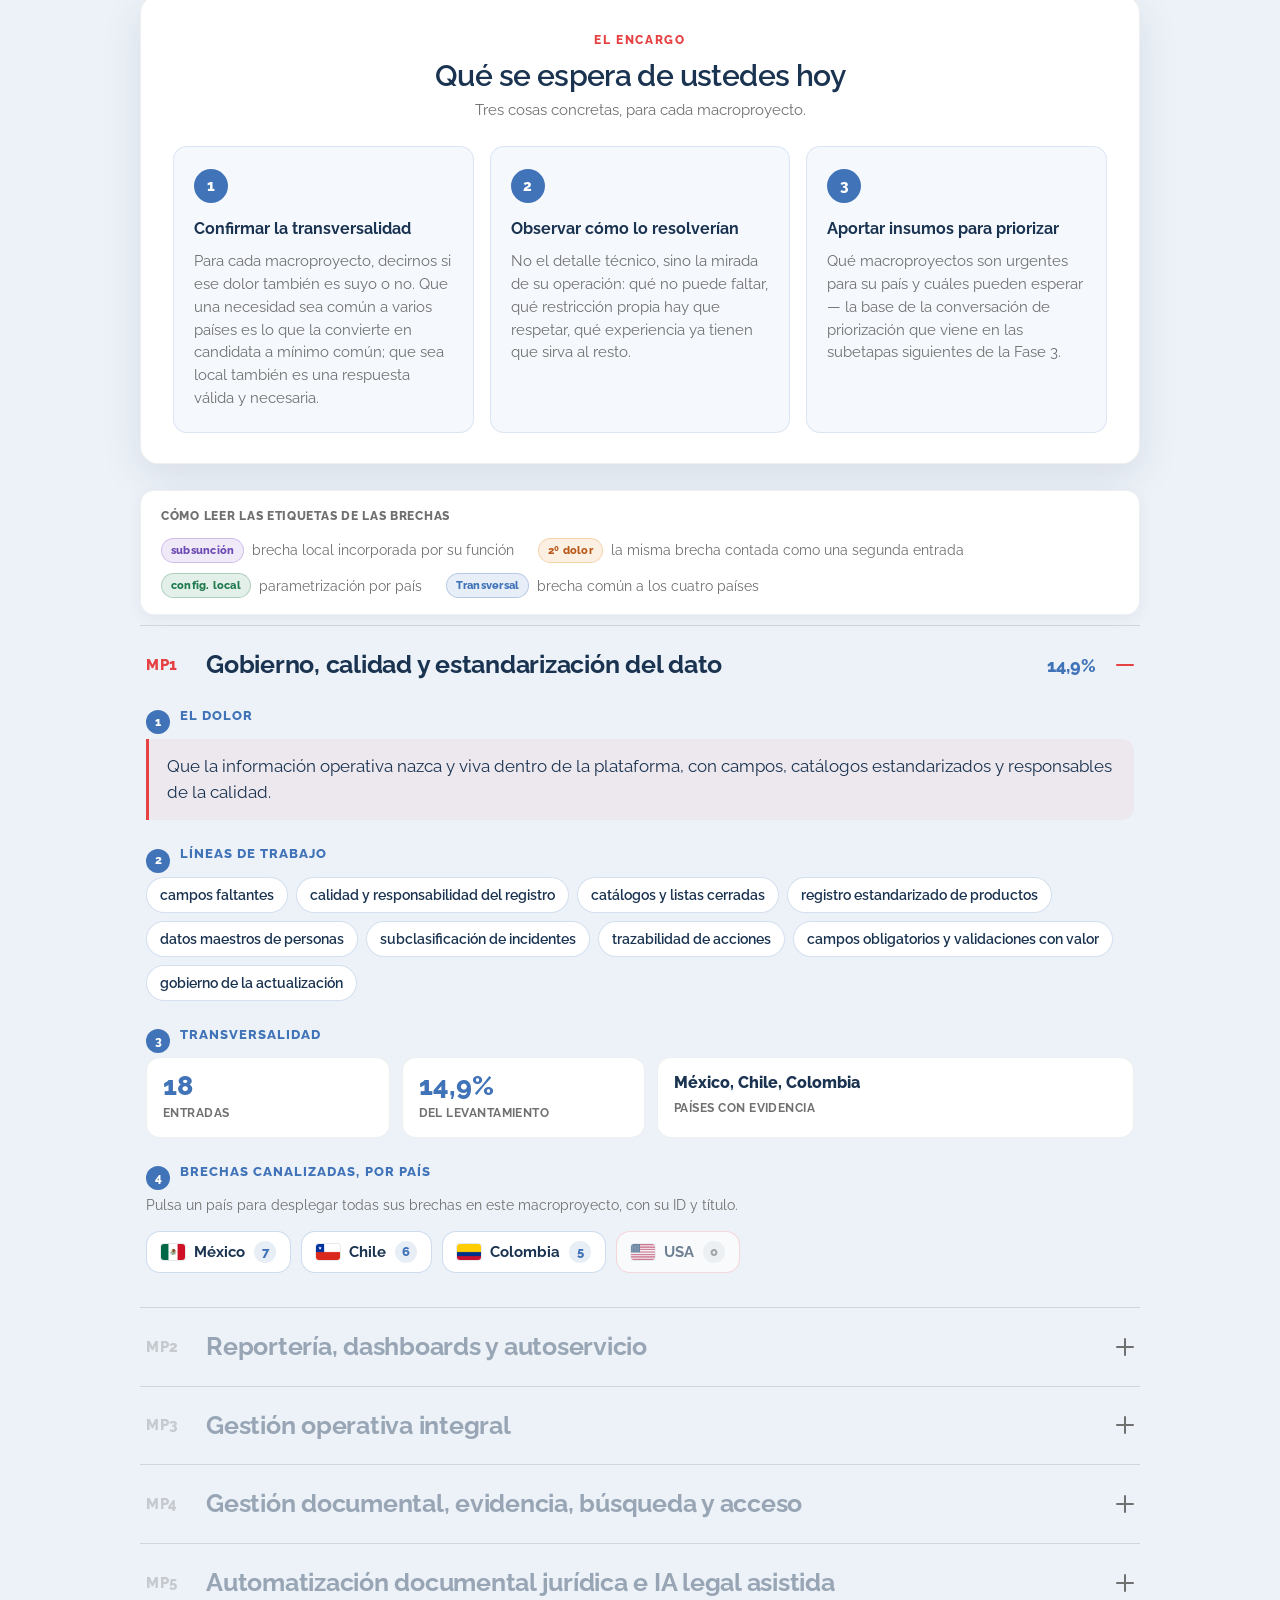
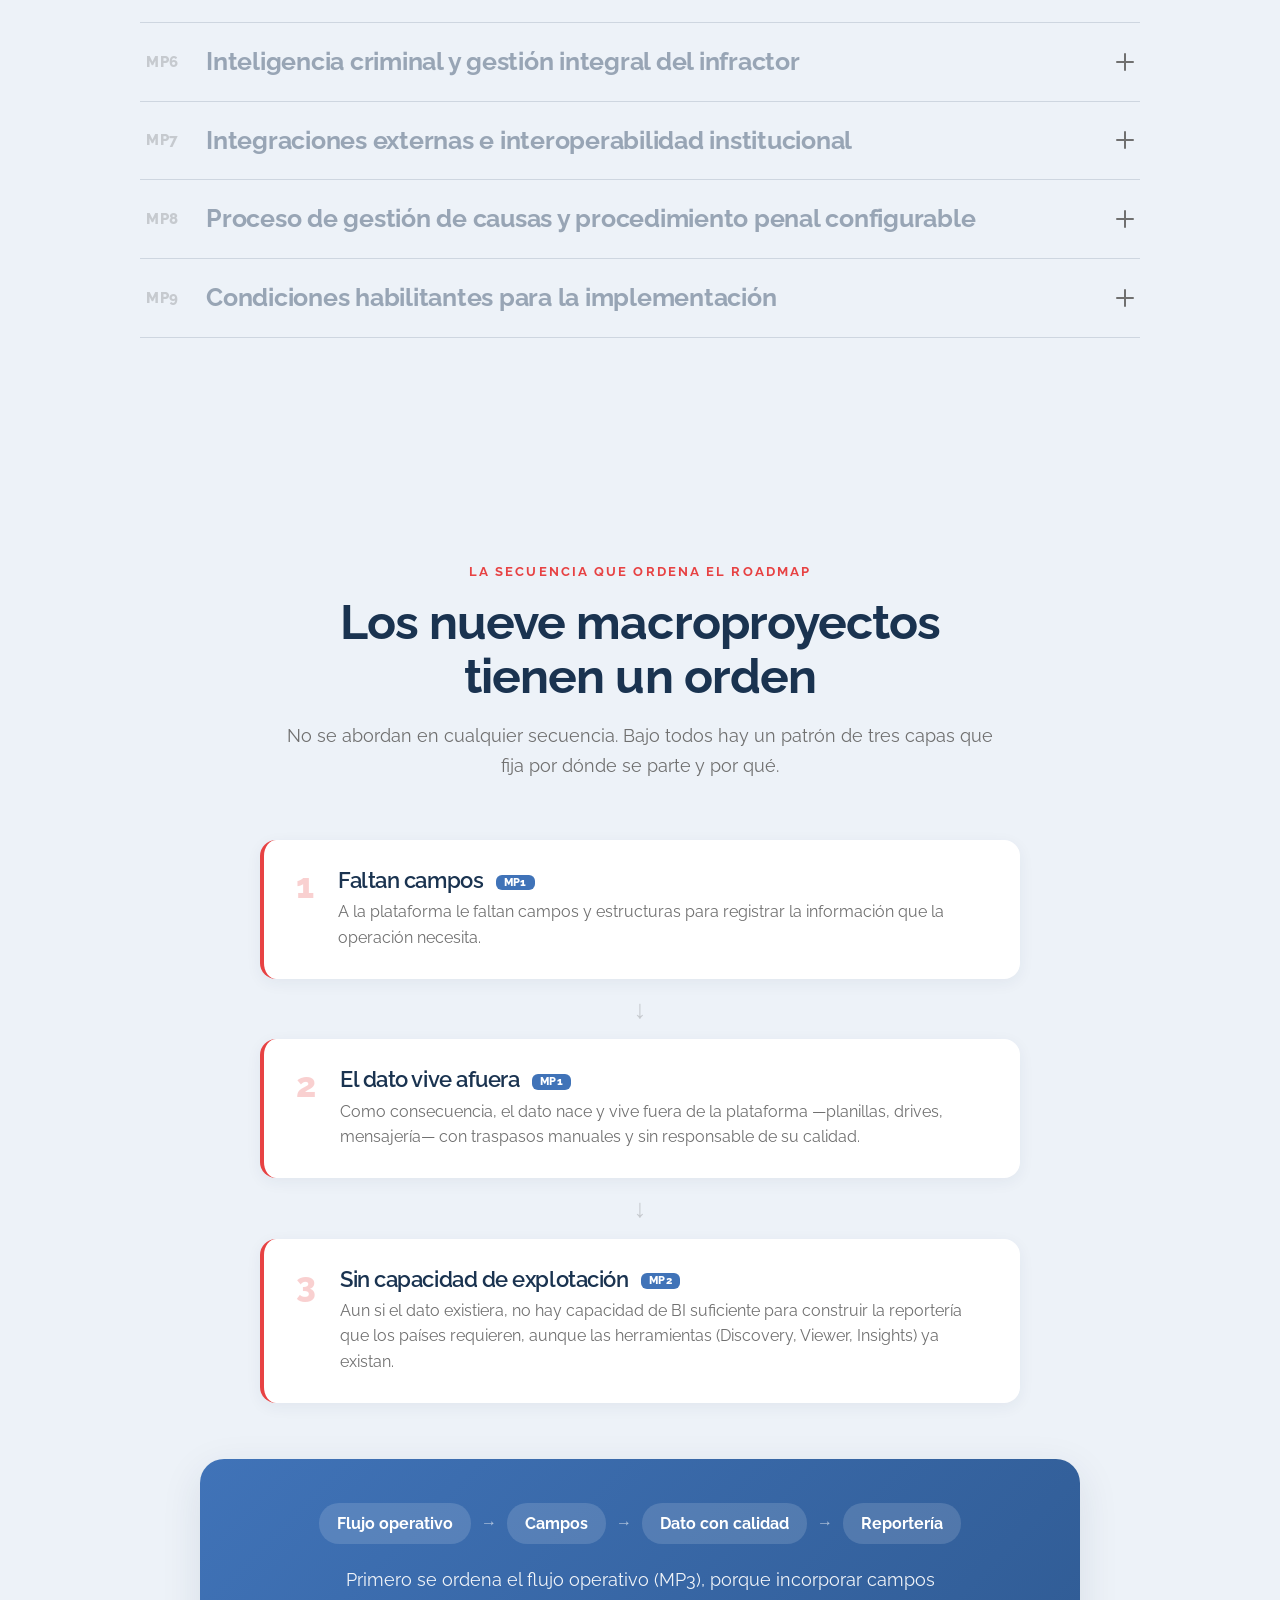
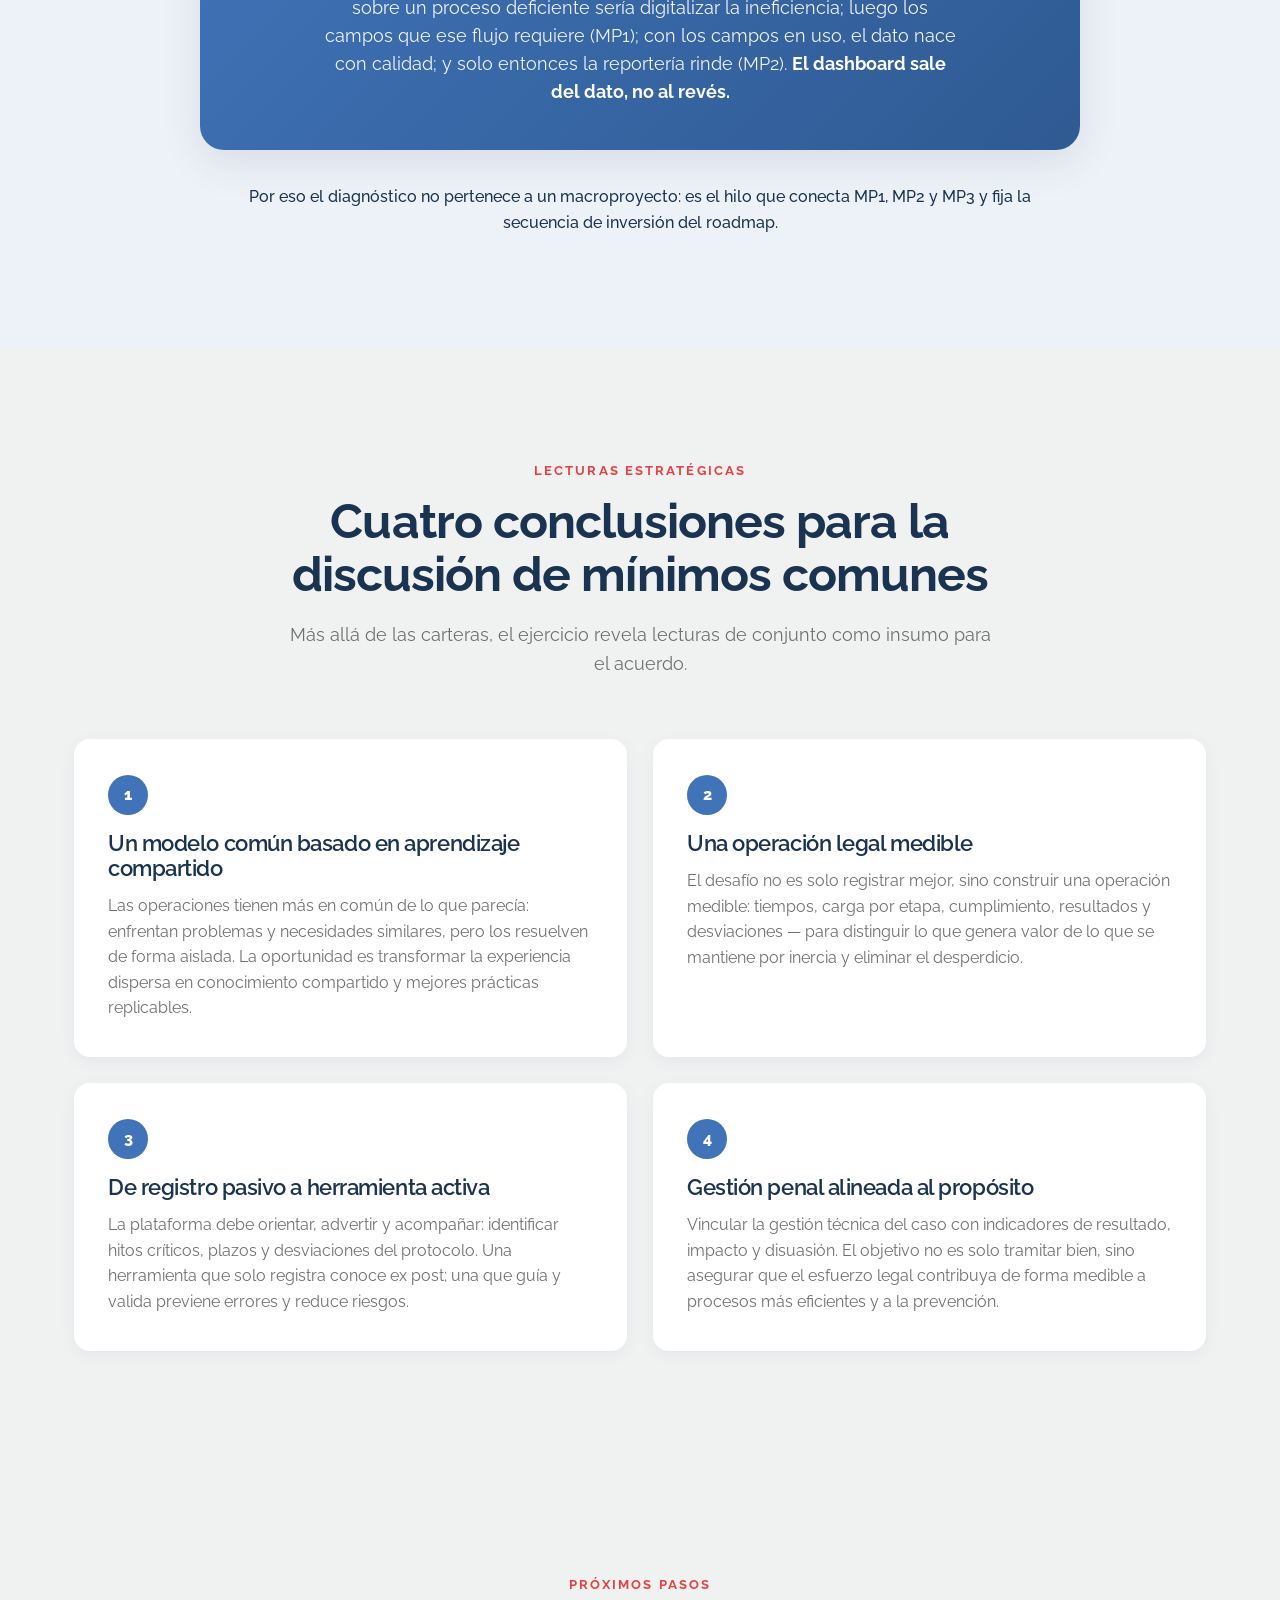
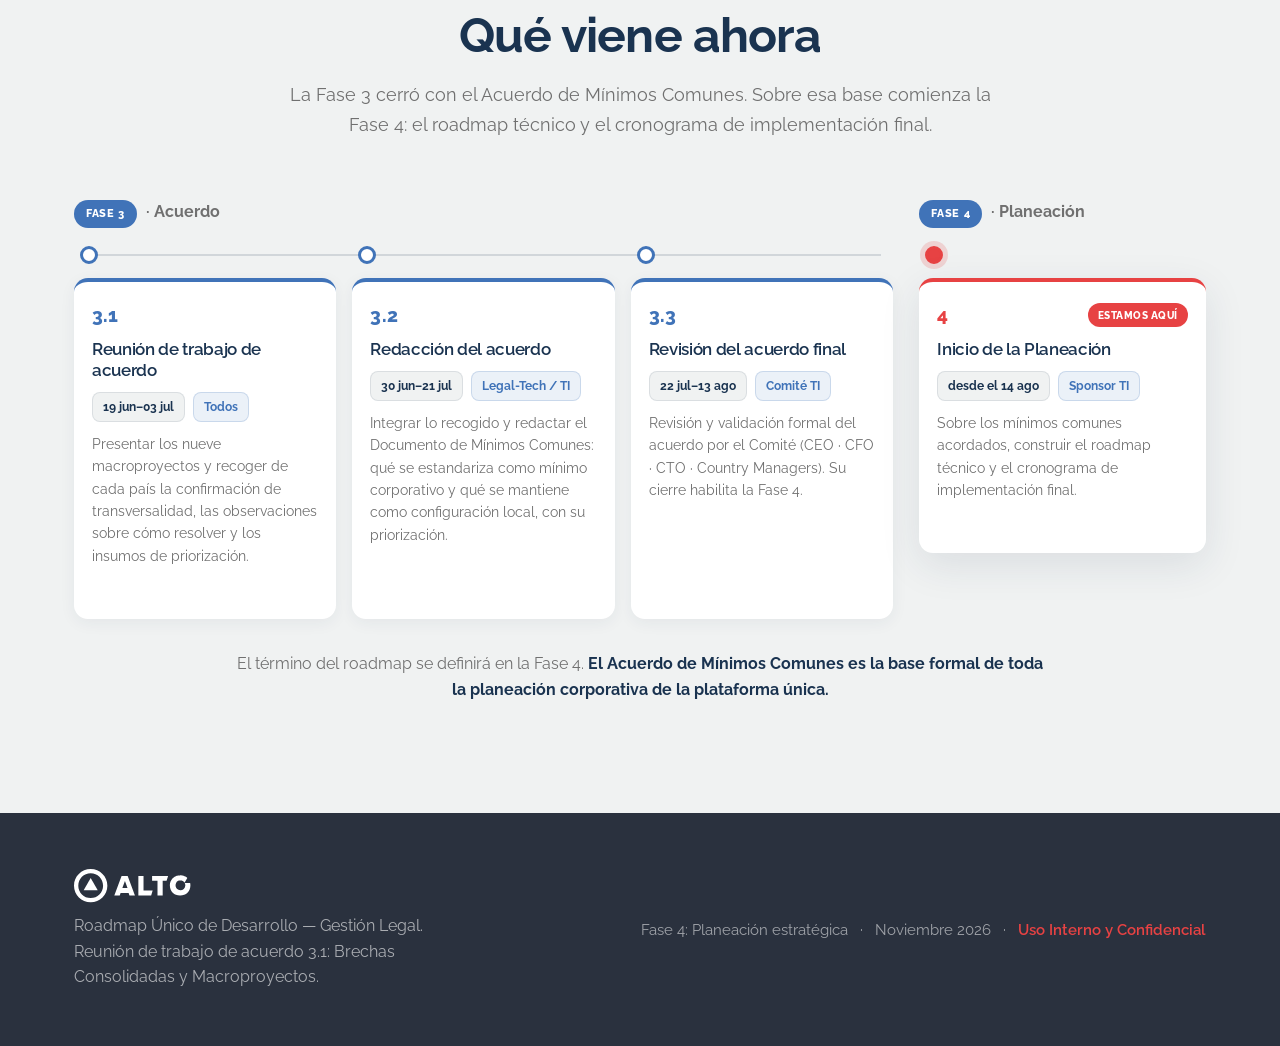
==== commit 2a5f4540: "Versión completa: el botón a la presentación pasa a "Ampliado Chile 2026" Co-Authored-By: Claude Opu" ====
--- a/index.html
+++ b/index.html
@@ -37,9 +37,9 @@
       </nav>
       <div class="nav-actions">
         <div class="lang-toggle" id="langToggle"><button type="button" data-l="es">ES</button><button type="button" data-l="en">EN</button></div>
-        <a class="btn header-v2" href="presentacion.html" title="Presentación ejecutiva para comité" aria-label="Presentación ejecutiva">
+        <a class="btn header-v2" href="presentacion.html" title="Ampliado Chile 2026" aria-label="Ampliado Chile 2026">
           <svg width="16" height="16" viewBox="0 0 24 24" fill="none" stroke="currentColor" stroke-width="2" stroke-linecap="round" stroke-linejoin="round" aria-hidden="true"><rect x="2" y="3" width="20" height="14" rx="2"/><path d="M8 21h8"/><path d="M12 17v4"/></svg>
-          <span data-i18n="btn.v2">Presentación ejecutiva</span>
+          <span data-i18n="btn.v2">Ampliado Chile 2026</span>
         </a>
         <button type="button" class="btn header-glosario" id="glosarioBtn" aria-haspopup="dialog" aria-label="Glosario" title="Glosario">
           <svg width="16" height="16" viewBox="0 0 24 24" fill="none" stroke="currentColor" stroke-width="2" stroke-linecap="round" stroke-linejoin="round" aria-hidden="true"><path d="M4 19.5A2.5 2.5 0 0 1 6.5 17H20"/><path d="M6.5 2H20v20H6.5A2.5 2.5 0 0 1 4 19.5v-15A2.5 2.5 0 0 1 6.5 2z"/></svg>
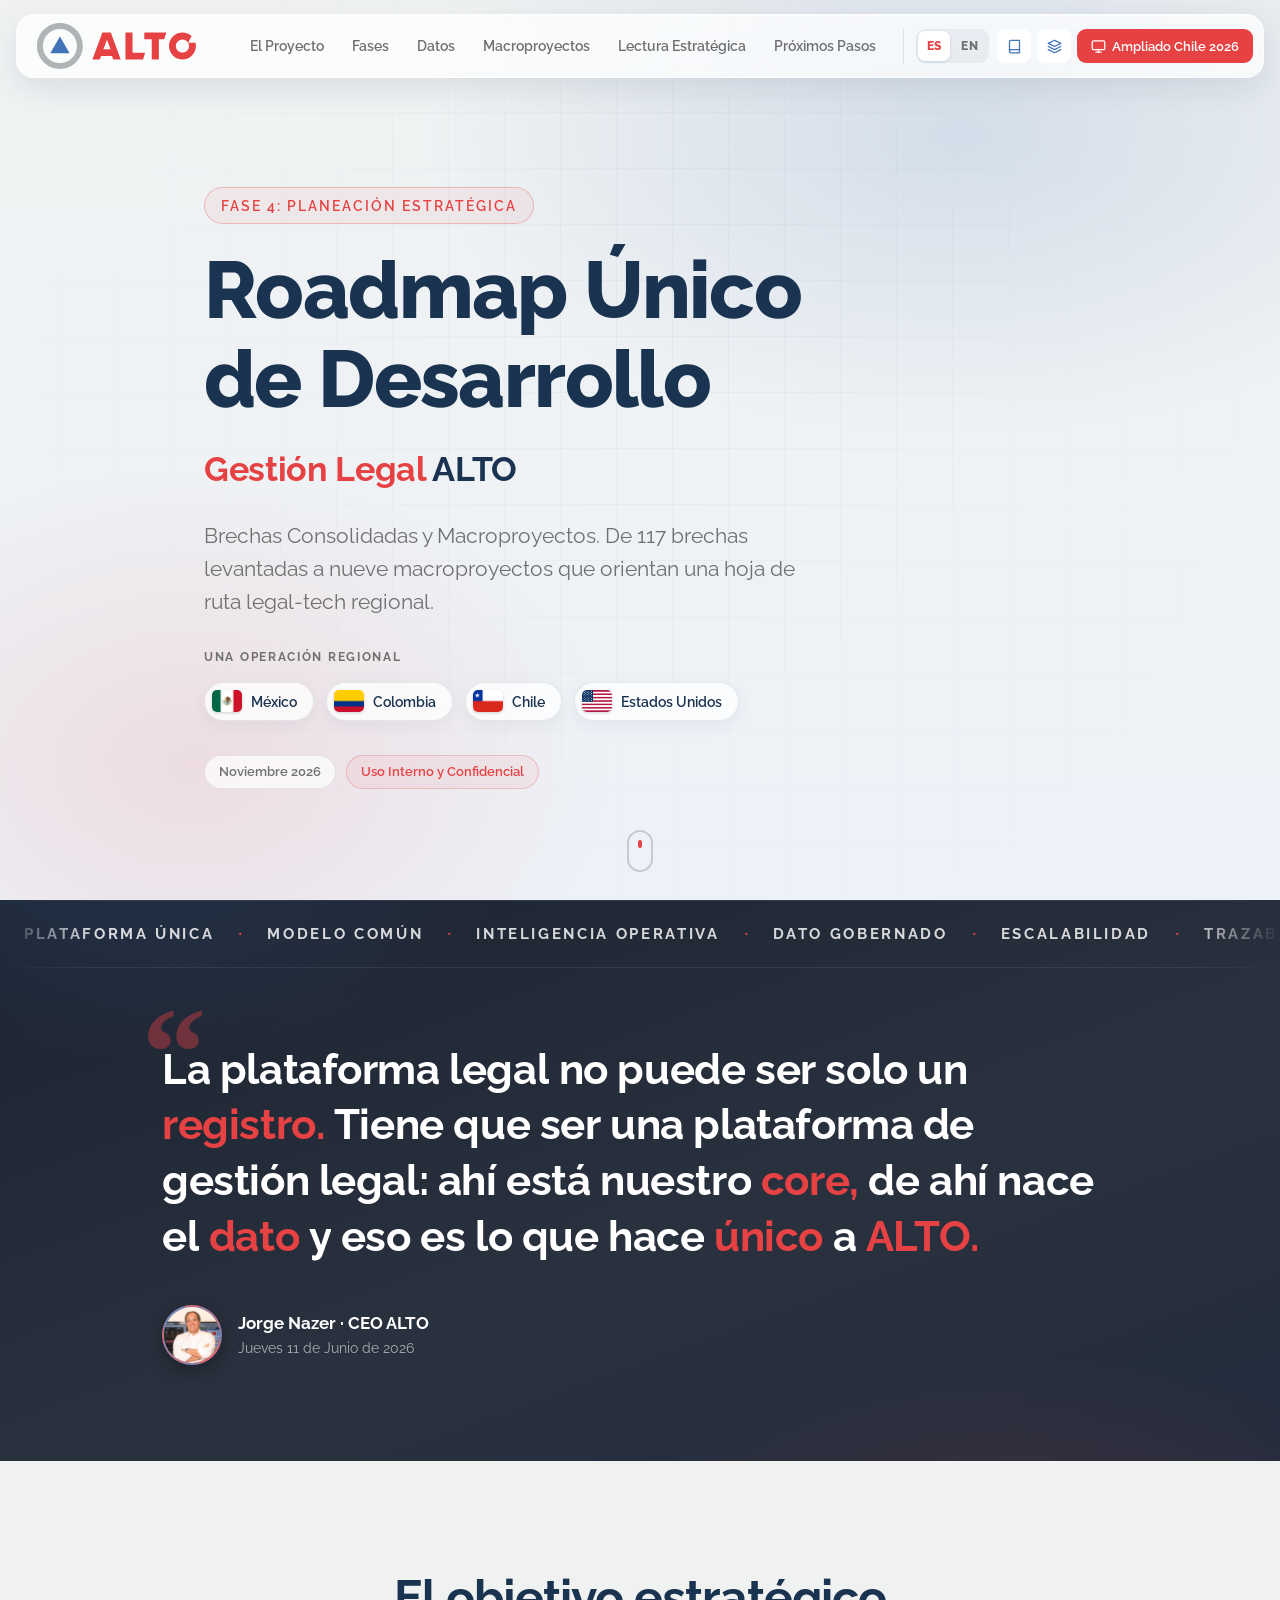
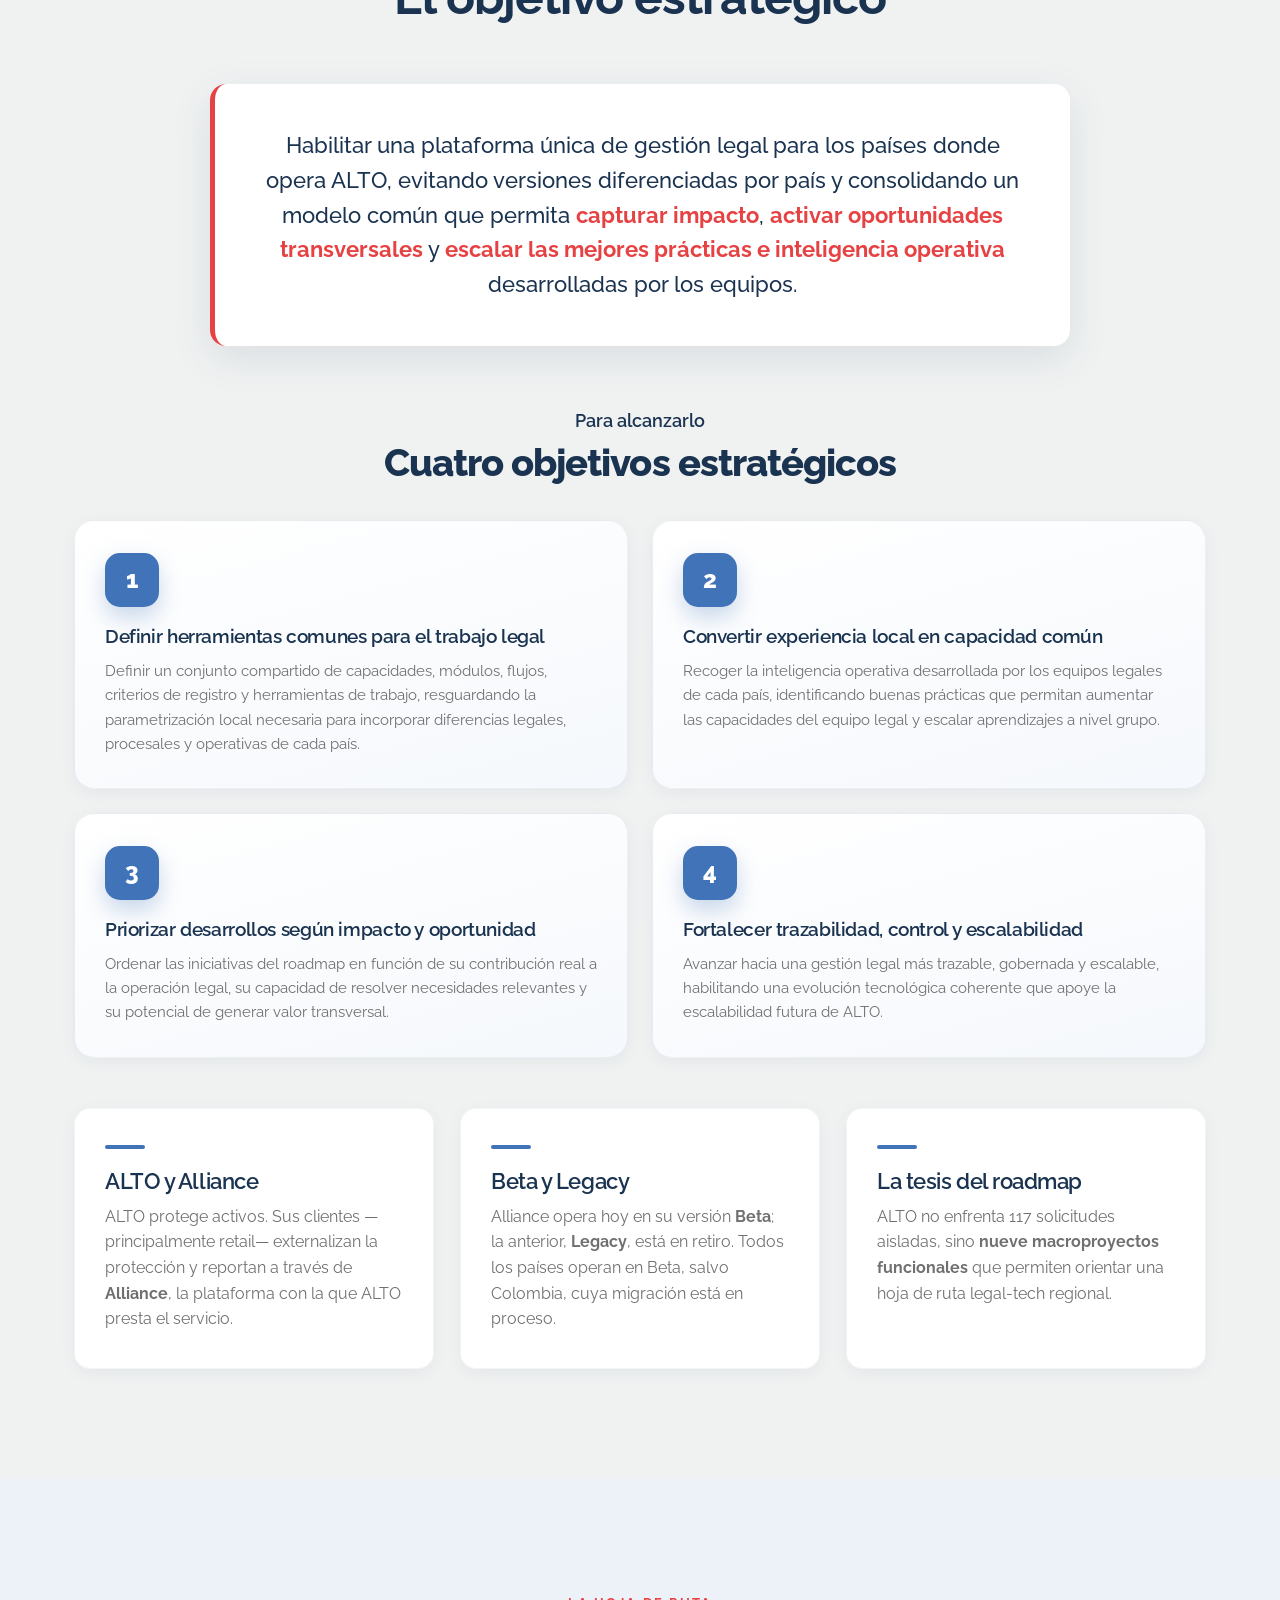
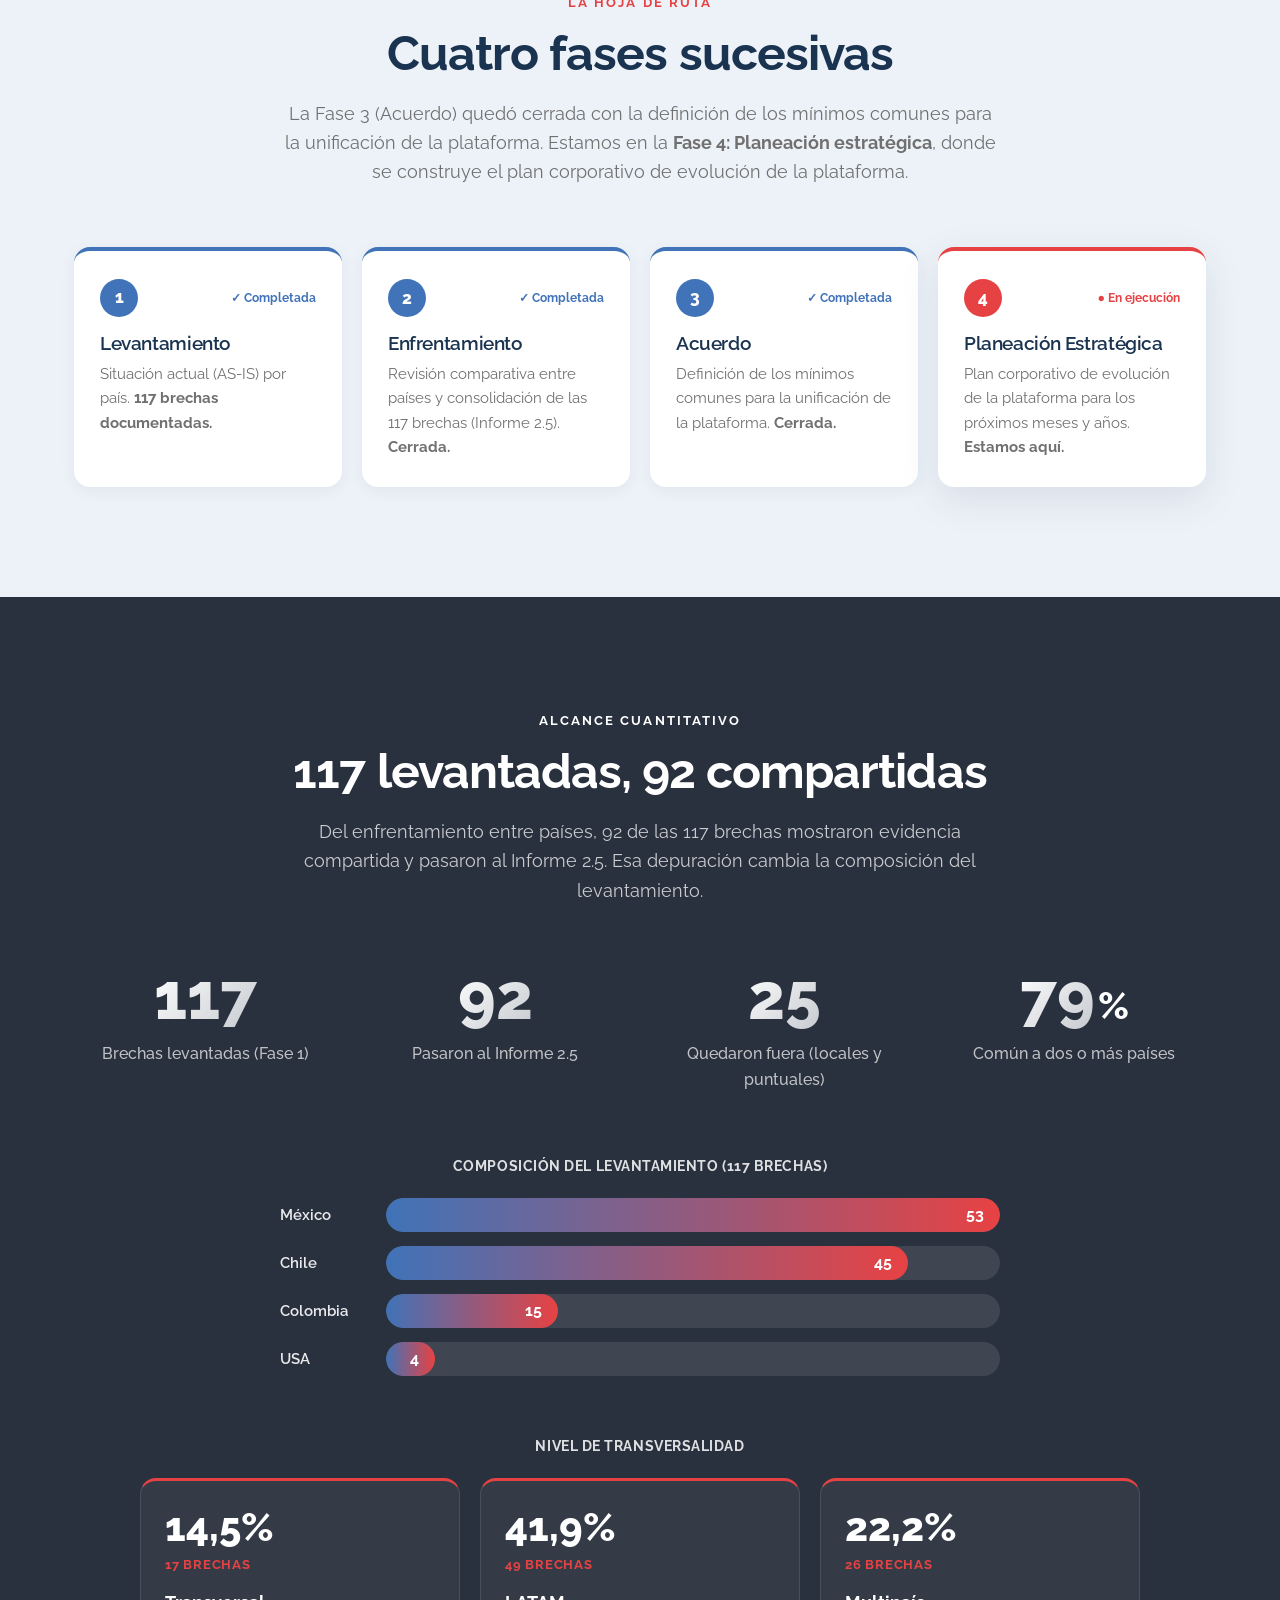
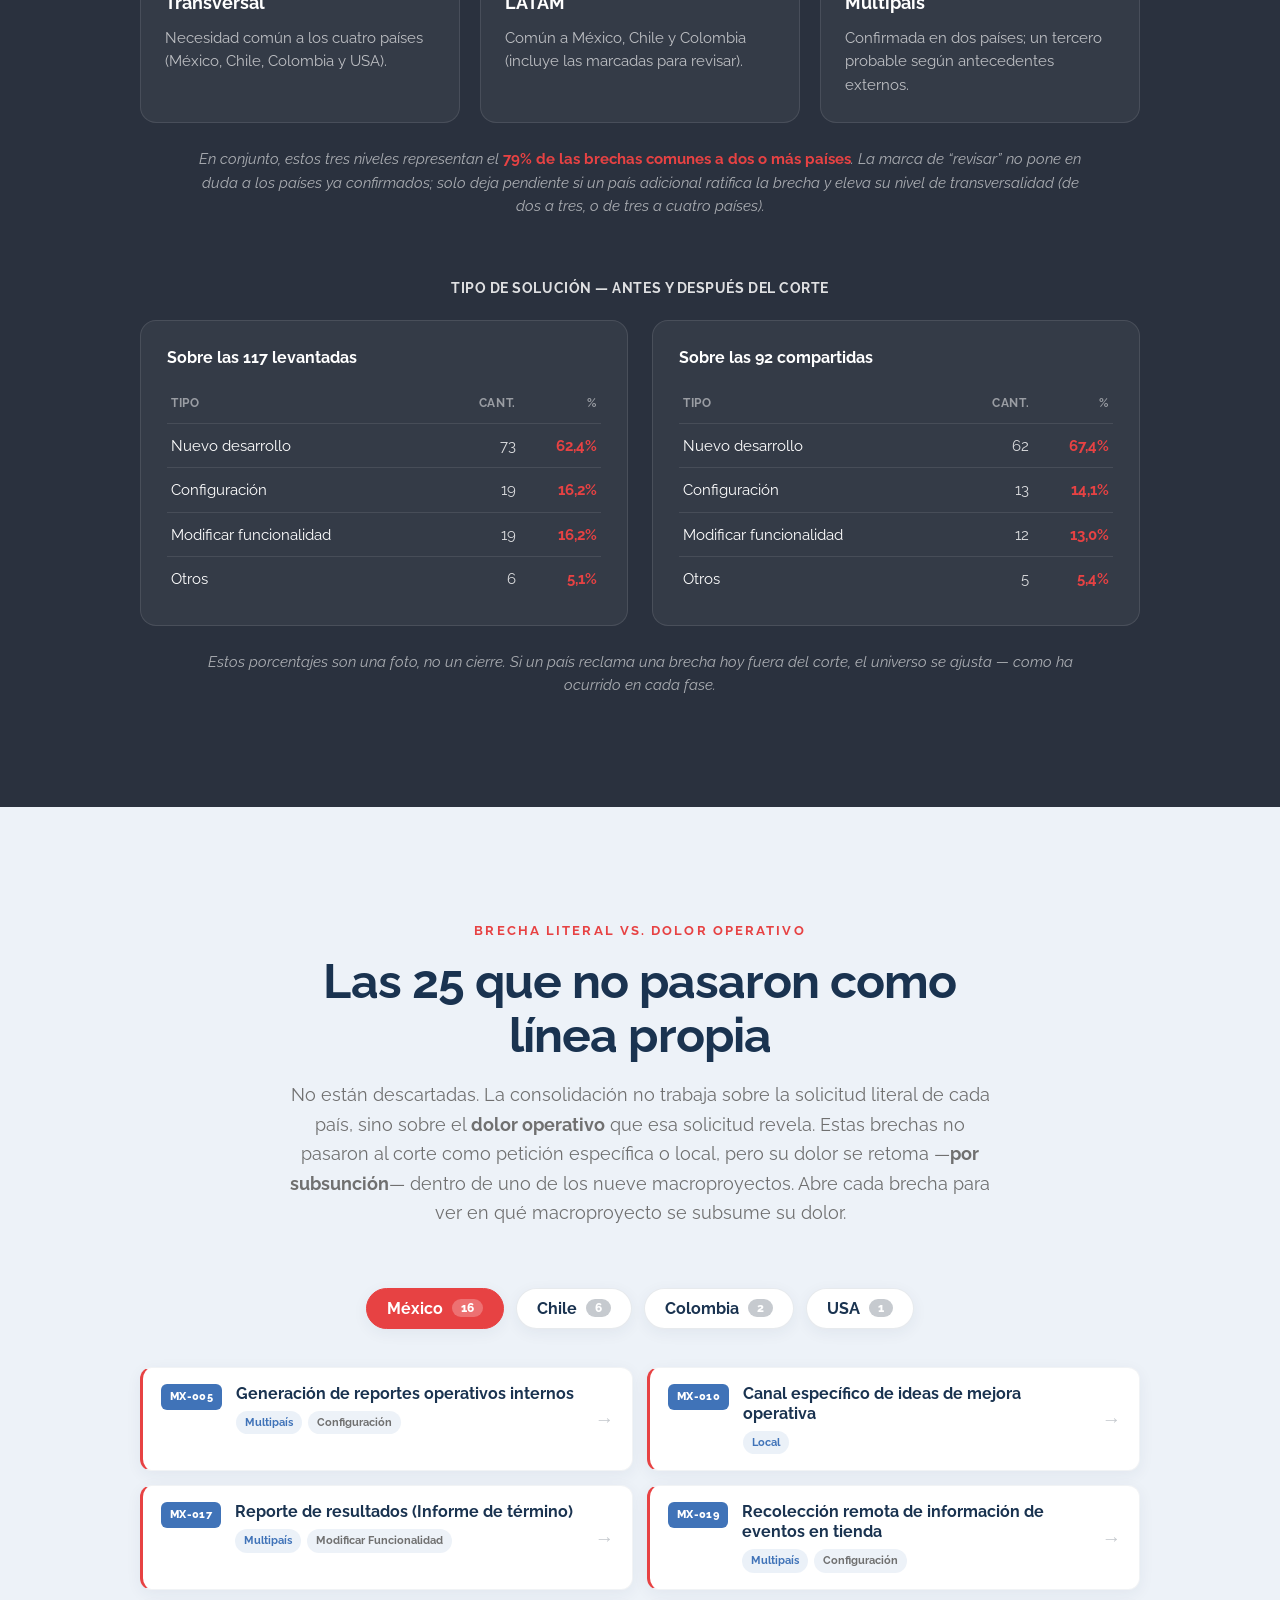
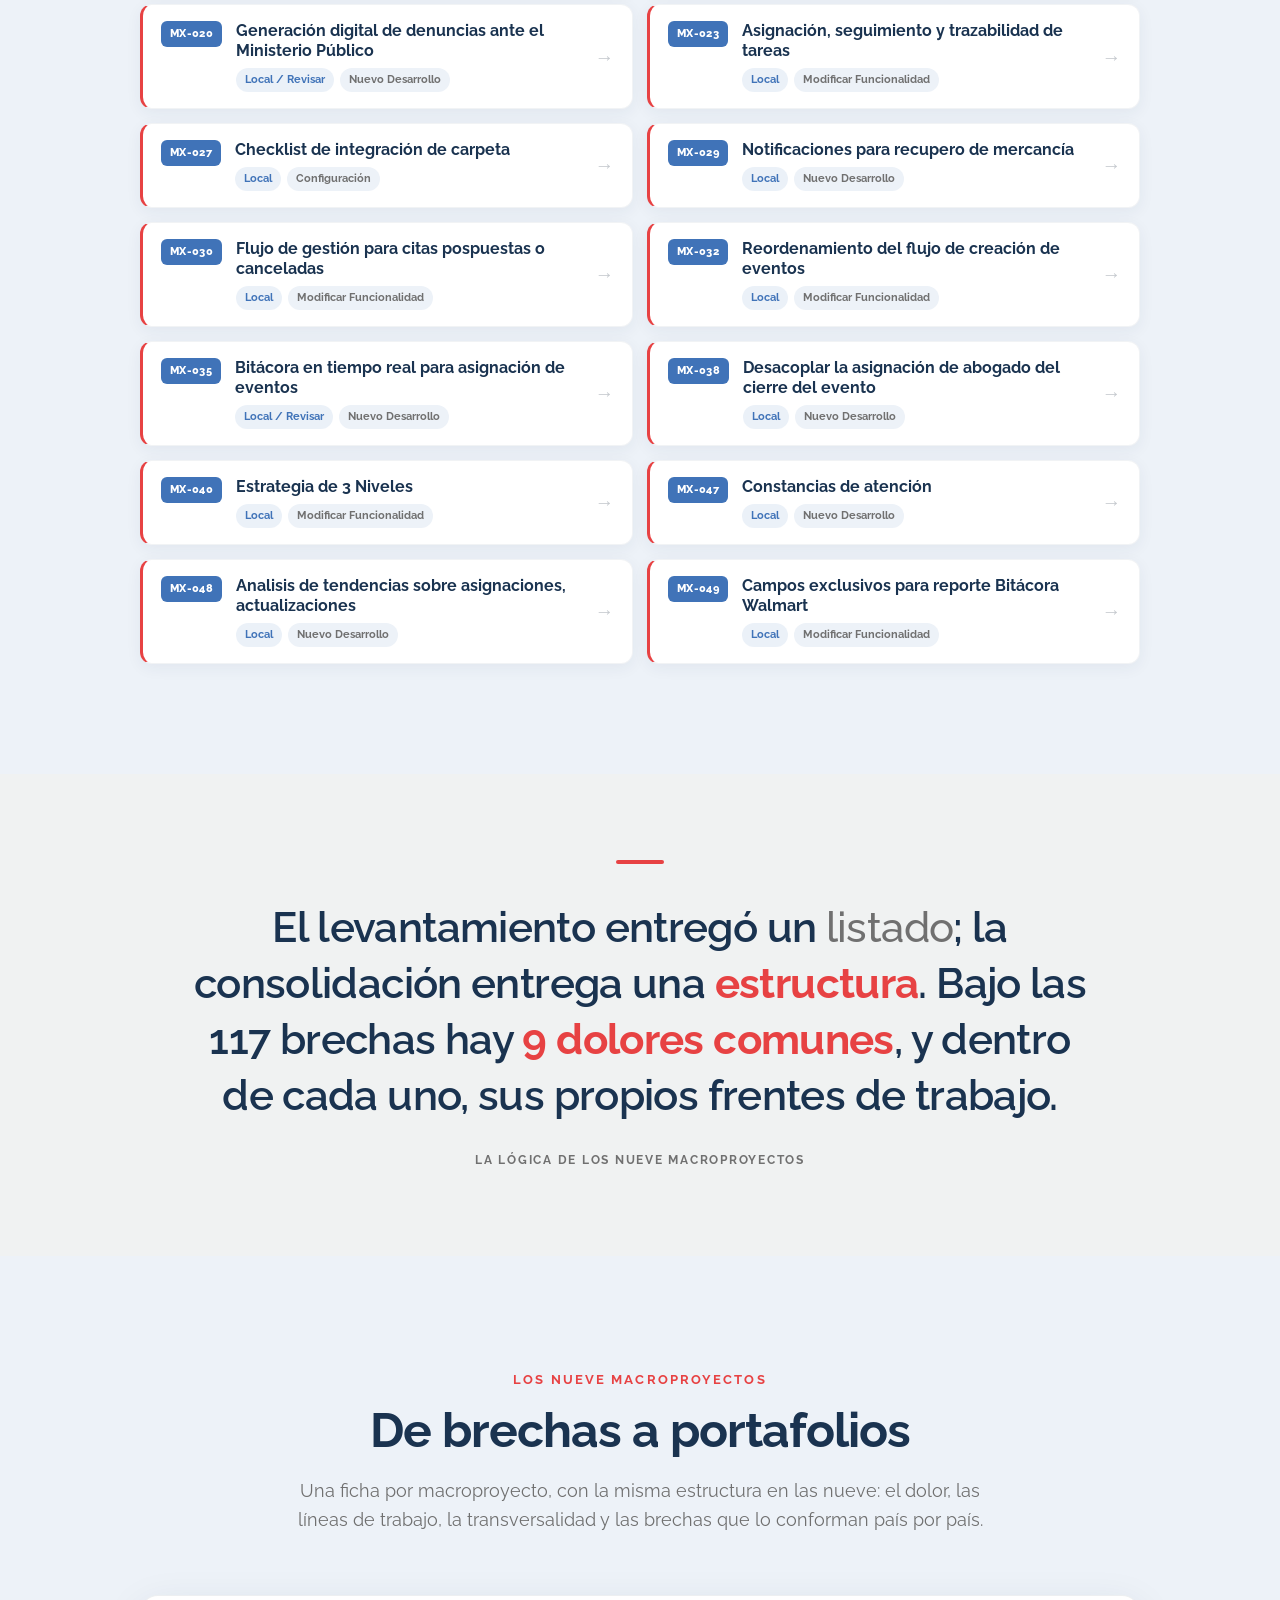
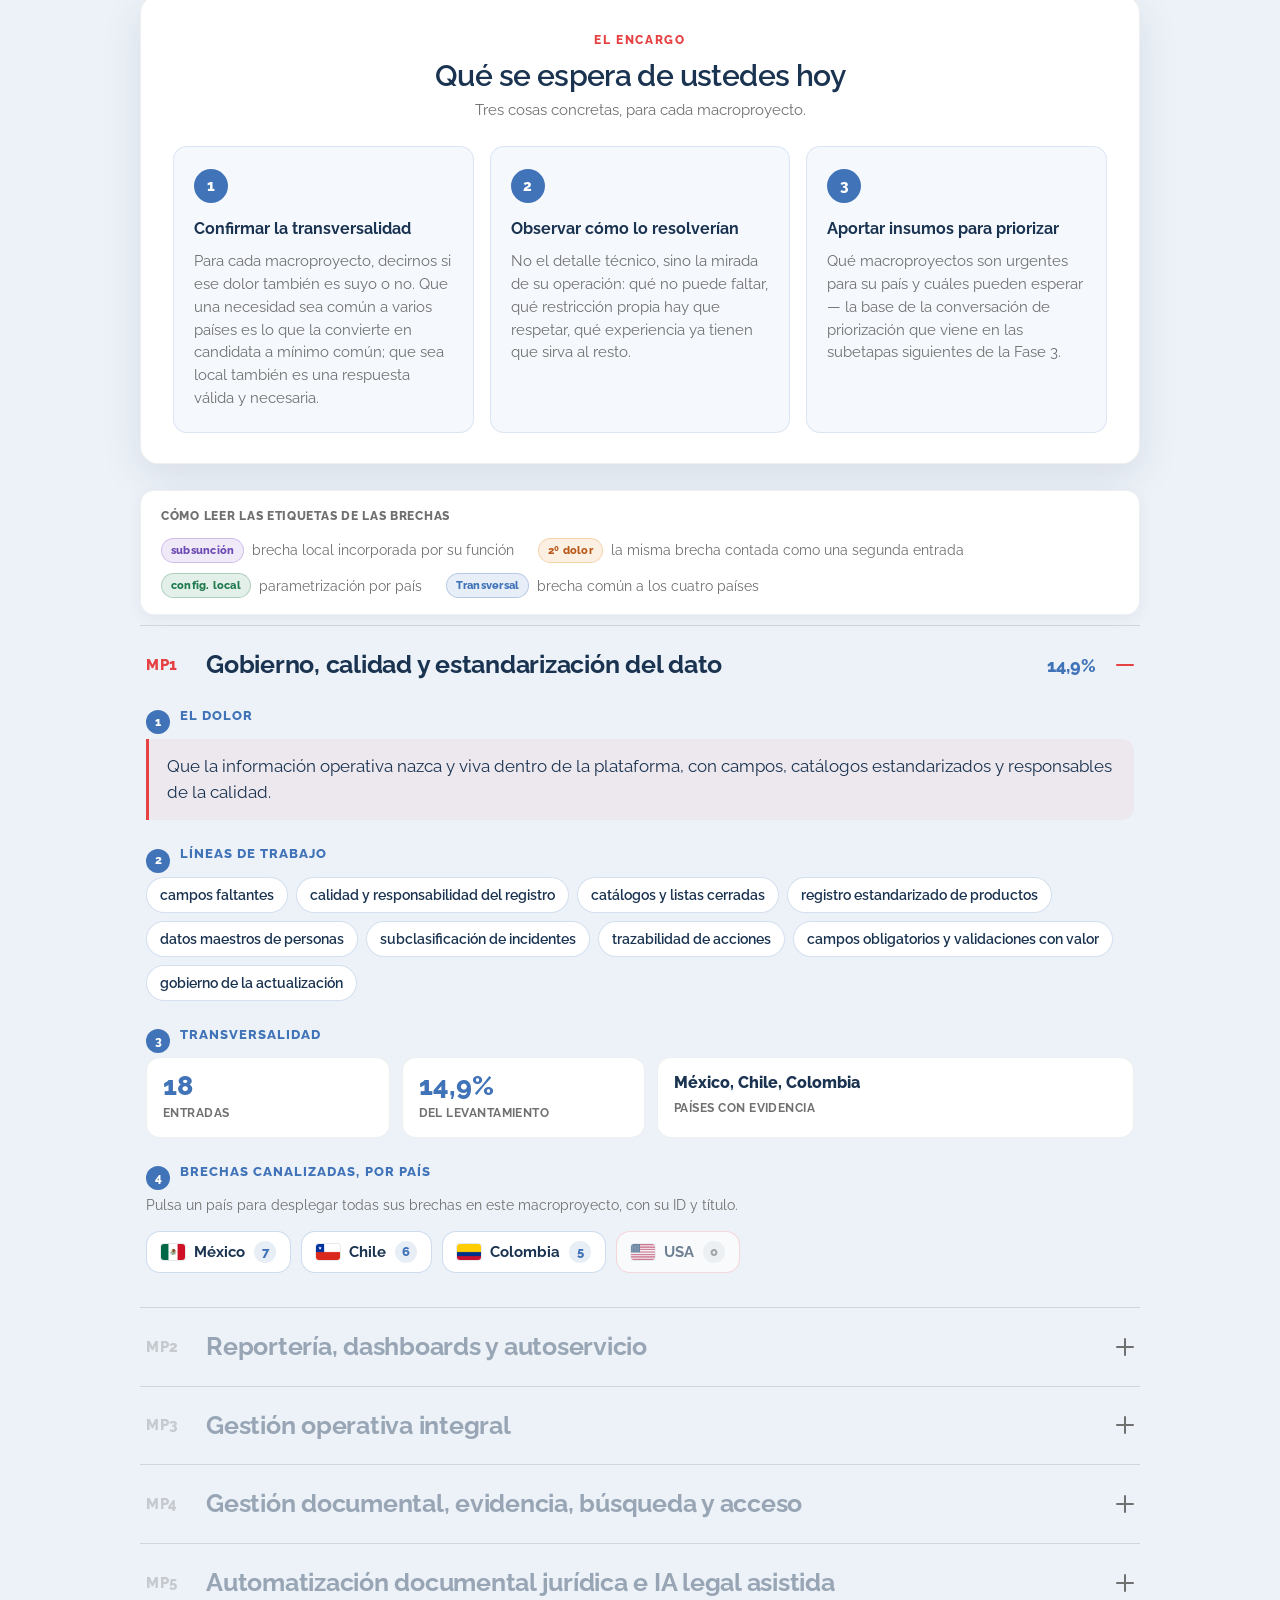
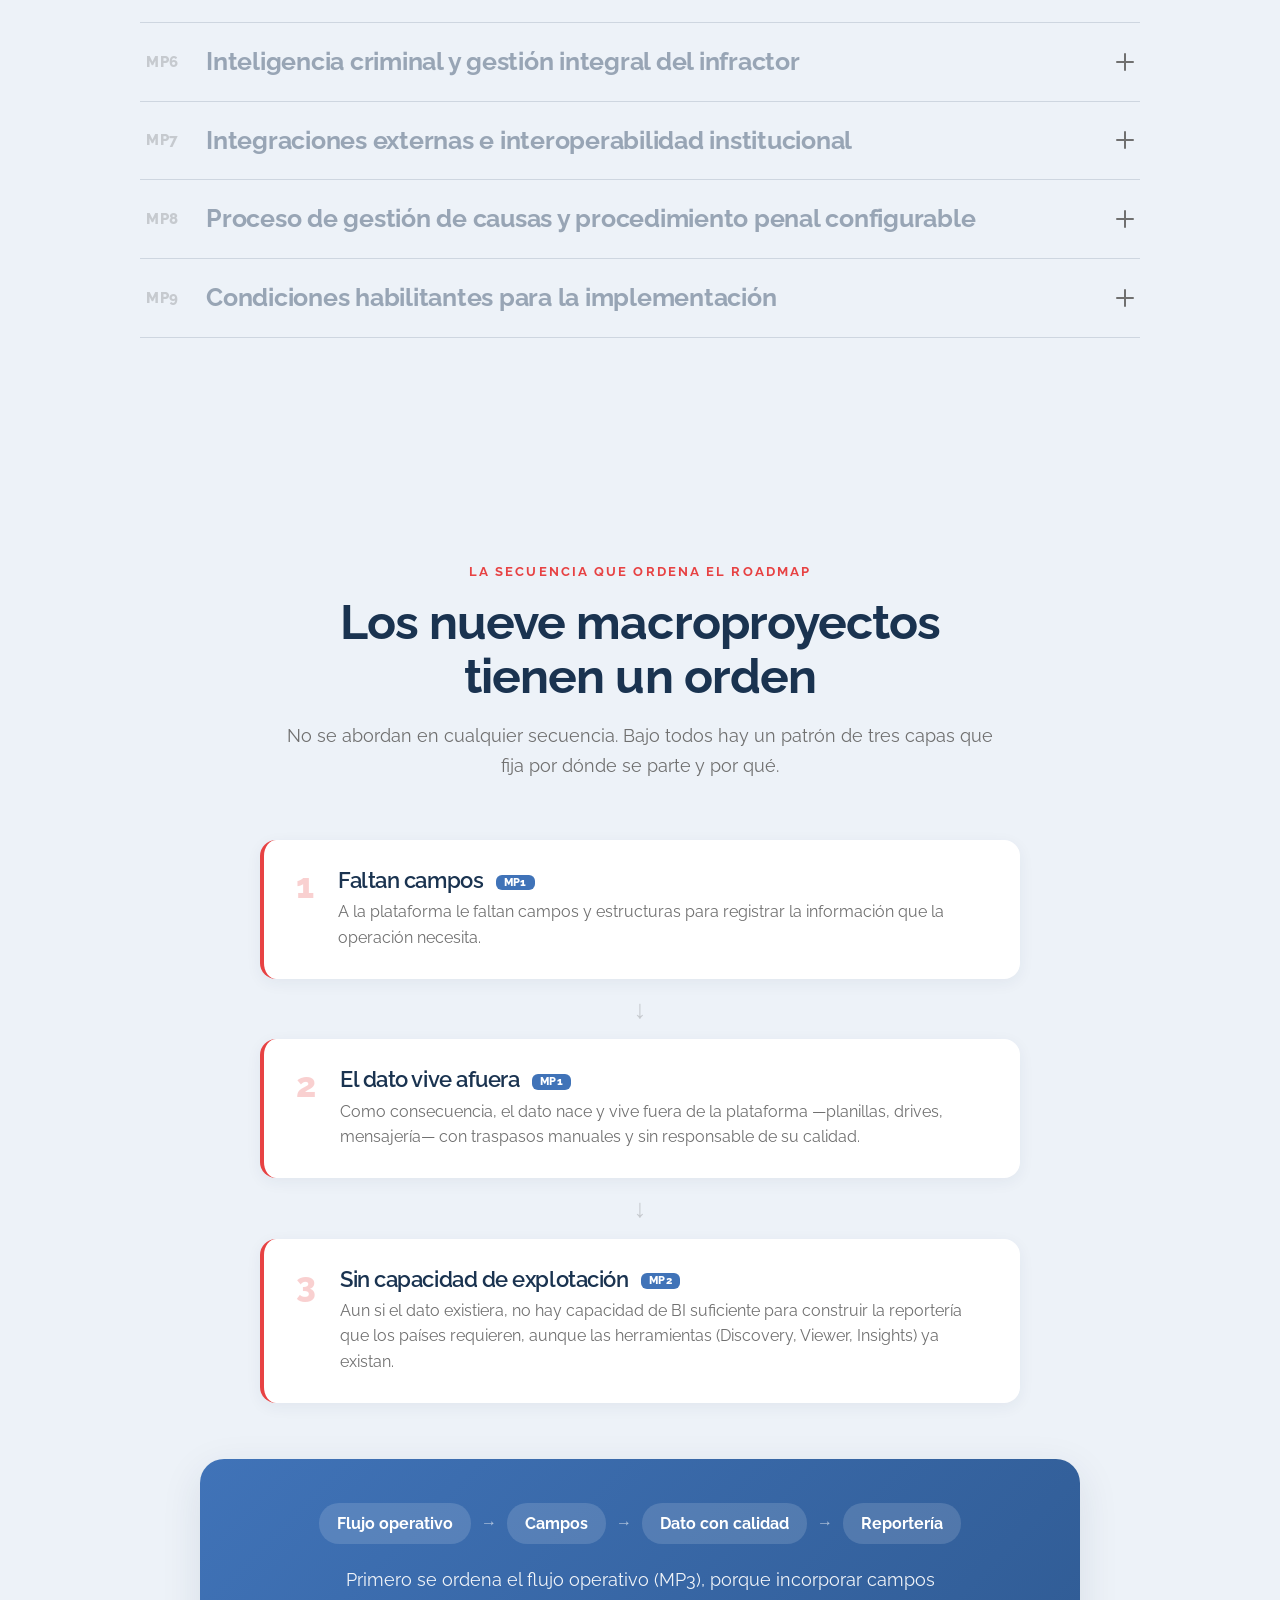
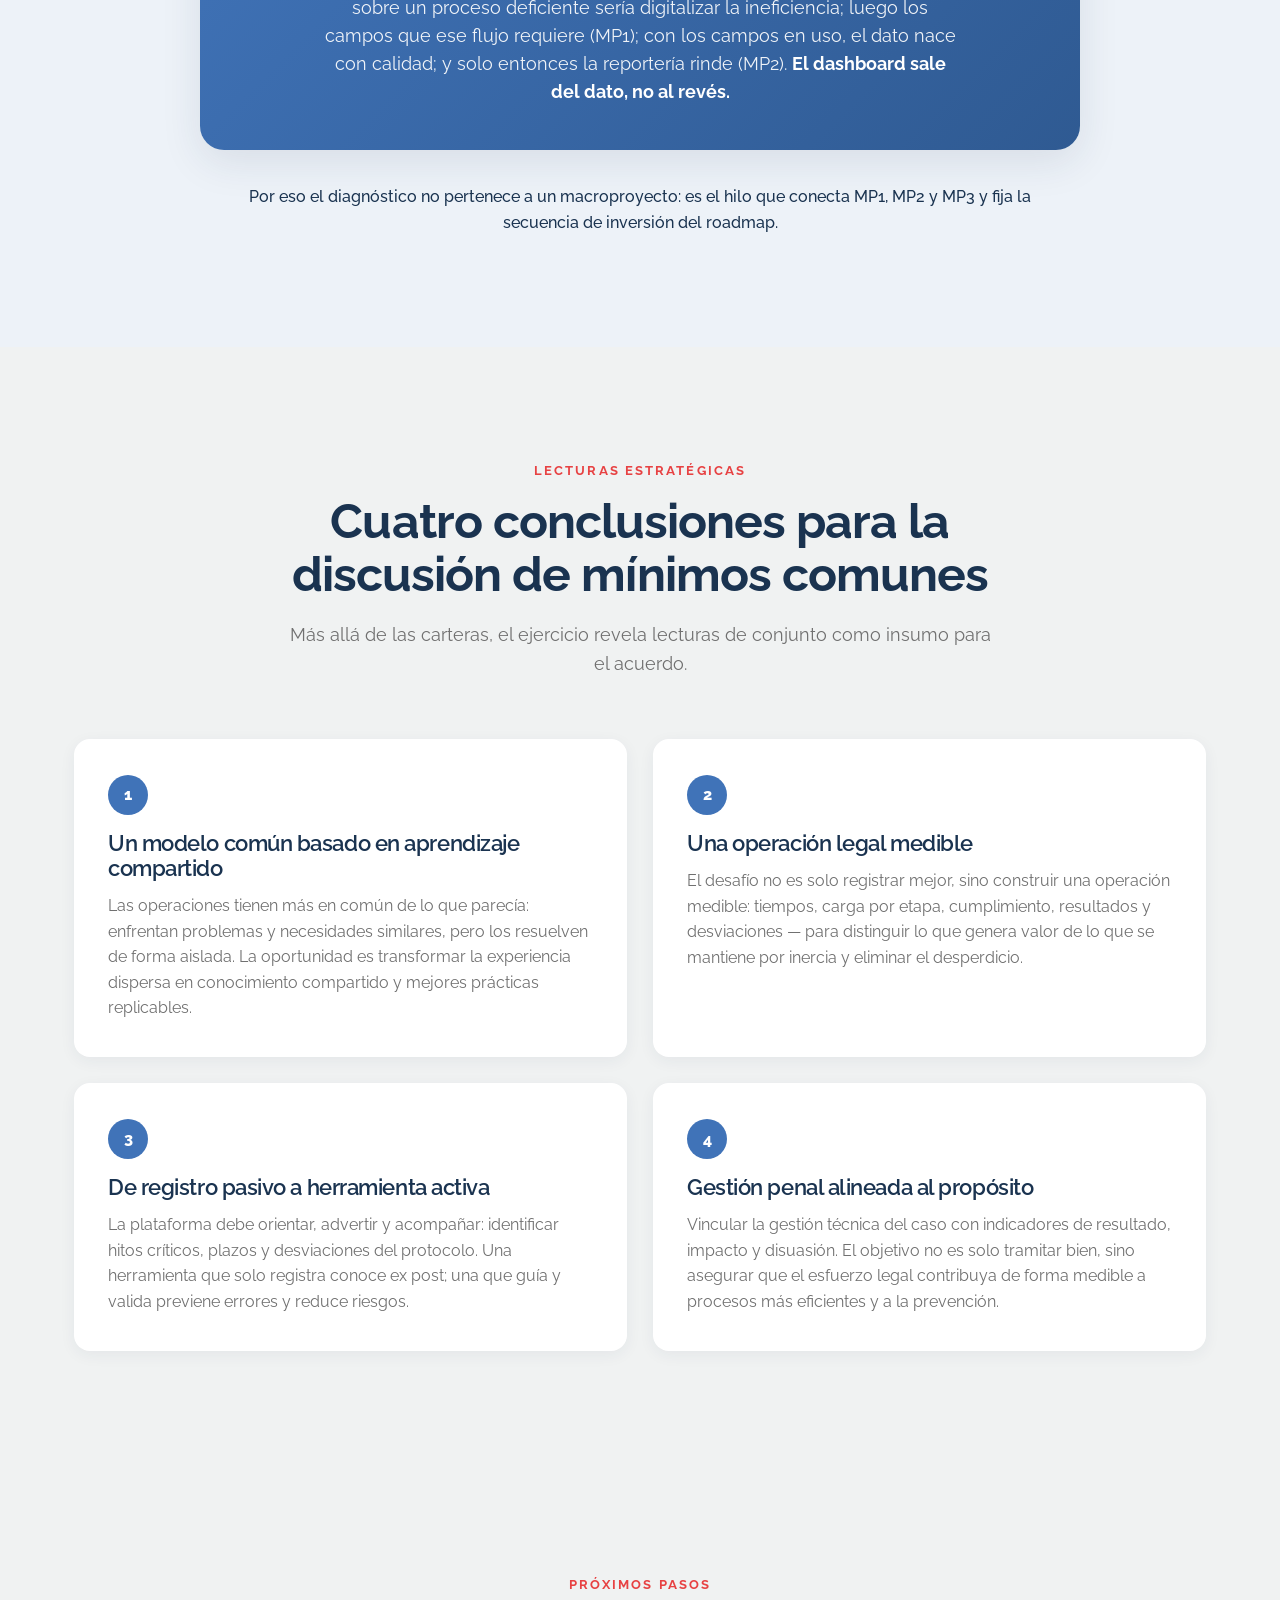
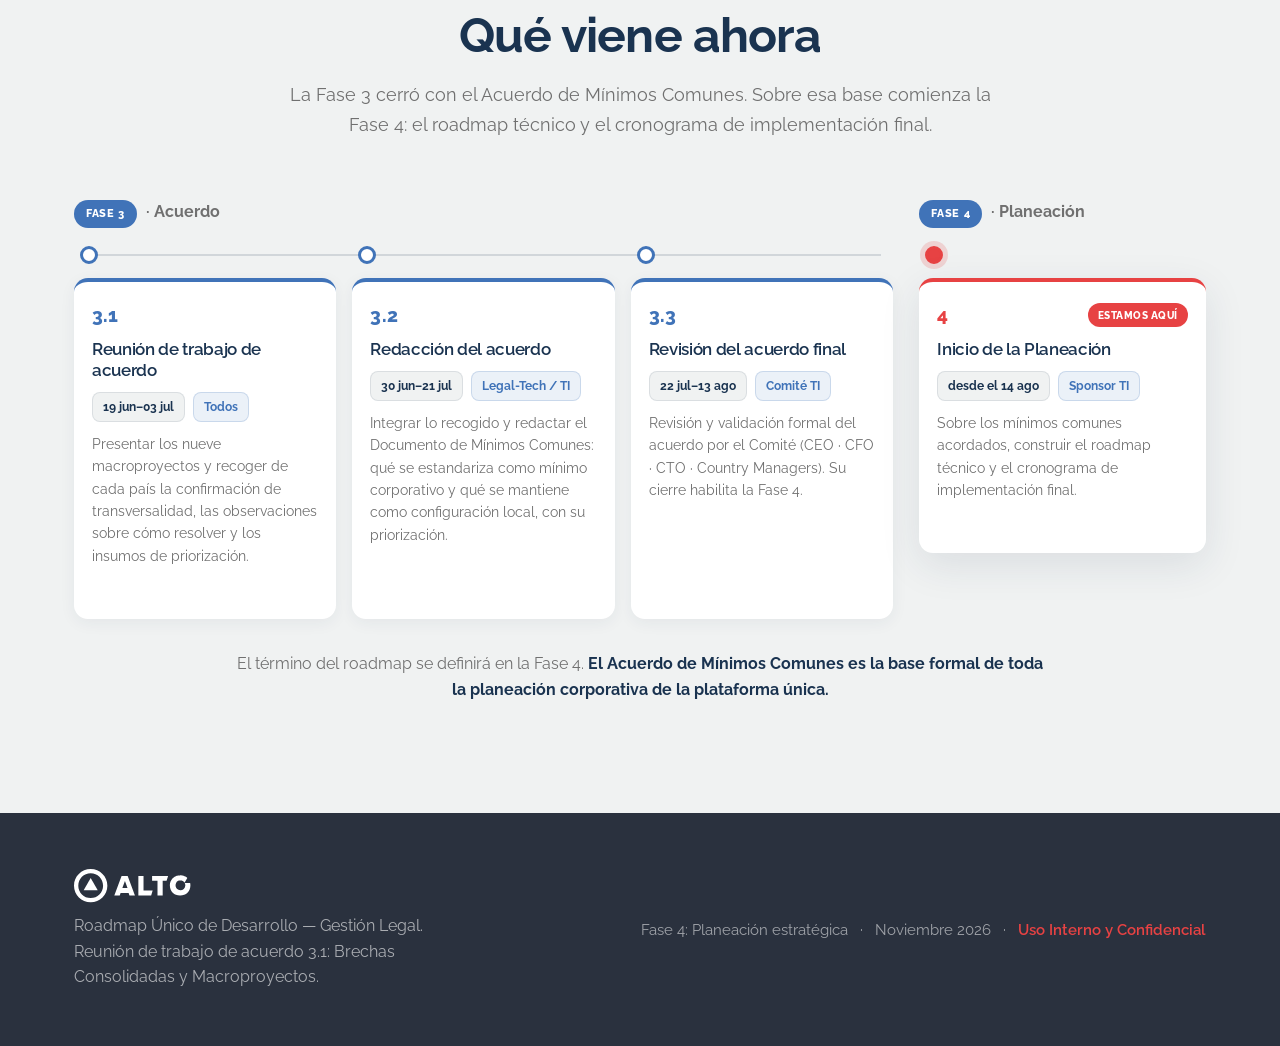
==== commit dc90909c: "Header: botones a la misma altura y "Ampliado Chile 2026" al final La regla general .btn iba después" ====
--- a/index.html
+++ b/index.html
@@ -37,10 +37,6 @@
       </nav>
       <div class="nav-actions">
         <div class="lang-toggle" id="langToggle"><button type="button" data-l="es">ES</button><button type="button" data-l="en">EN</button></div>
-        <a class="btn header-v2" href="presentacion.html" title="Ampliado Chile 2026" aria-label="Ampliado Chile 2026">
-          <svg width="16" height="16" viewBox="0 0 24 24" fill="none" stroke="currentColor" stroke-width="2" stroke-linecap="round" stroke-linejoin="round" aria-hidden="true"><rect x="2" y="3" width="20" height="14" rx="2"/><path d="M8 21h8"/><path d="M12 17v4"/></svg>
-          <span data-i18n="btn.v2">Ampliado Chile 2026</span>
-        </a>
         <button type="button" class="btn header-glosario" id="glosarioBtn" aria-haspopup="dialog" aria-label="Glosario" title="Glosario">
           <svg width="16" height="16" viewBox="0 0 24 24" fill="none" stroke="currentColor" stroke-width="2" stroke-linecap="round" stroke-linejoin="round" aria-hidden="true"><path d="M4 19.5A2.5 2.5 0 0 1 6.5 17H20"/><path d="M6.5 2H20v20H6.5A2.5 2.5 0 0 1 4 19.5v-15A2.5 2.5 0 0 1 6.5 2z"/></svg>
           <span data-i18n="btn.glosario">Glosario</span>
@@ -49,6 +45,10 @@
           <svg width="16" height="16" viewBox="0 0 24 24" fill="none" stroke="currentColor" stroke-width="2" stroke-linecap="round" stroke-linejoin="round" aria-hidden="true"><polygon points="12 2 2 7 12 12 22 7 12 2"/><polyline points="2 17 12 22 22 17"/><polyline points="2 12 12 17 22 12"/></svg>
           <span data-i18n="btn.taxonomia">Taxonomía</span>
         </button>
+        <a class="btn header-v2" href="presentacion.html" title="Ampliado Chile 2026" aria-label="Ampliado Chile 2026">
+          <svg width="16" height="16" viewBox="0 0 24 24" fill="none" stroke="currentColor" stroke-width="2" stroke-linecap="round" stroke-linejoin="round" aria-hidden="true"><rect x="2" y="3" width="20" height="14" rx="2"/><path d="M8 21h8"/><path d="M12 17v4"/></svg>
+          <span data-i18n="btn.v2">Ampliado Chile 2026</span>
+        </a>
       </div>
       <button class="nav-toggle" id="navToggle" aria-label="Abrir menú">
         <span></span><span></span><span></span>
--- a/styles.css
+++ b/styles.css
@@ -167,6 +167,12 @@
   padding: 14px 32px; border-radius: var(--radius); border: 2px solid transparent;
   cursor: pointer; transition: transform 0.2s ease, box-shadow 0.2s ease, background 0.2s ease, color 0.2s ease;
 }
+/* Barra del header: todo a la misma altura. Va después de .btn porque esa regla
+   general les ponía padding de botón grande y los estiraba. */
+.nav-actions .btn { height: 34px; padding: 0 13px; border-width: 1px; border-radius: 9px; font-size: 0.82rem; }
+.nav-actions .header-glosario, .nav-actions .header-tax { width: 34px; padding: 0; }
+.nav-actions .lang-toggle { height: 34px; }
+.nav-actions .lang-toggle button { height: 100%; }
 .btn-primary { background: var(--secondary); color: var(--white); box-shadow: 0 8px 24px rgba(231, 66, 67, 0.28); }
 .btn-primary:hover { transform: translateY(-2px); box-shadow: 0 12px 30px rgba(231, 66, 67, 0.4); }
 .btn-ghost { background: transparent; color: var(--text); border-color: var(--accent); }
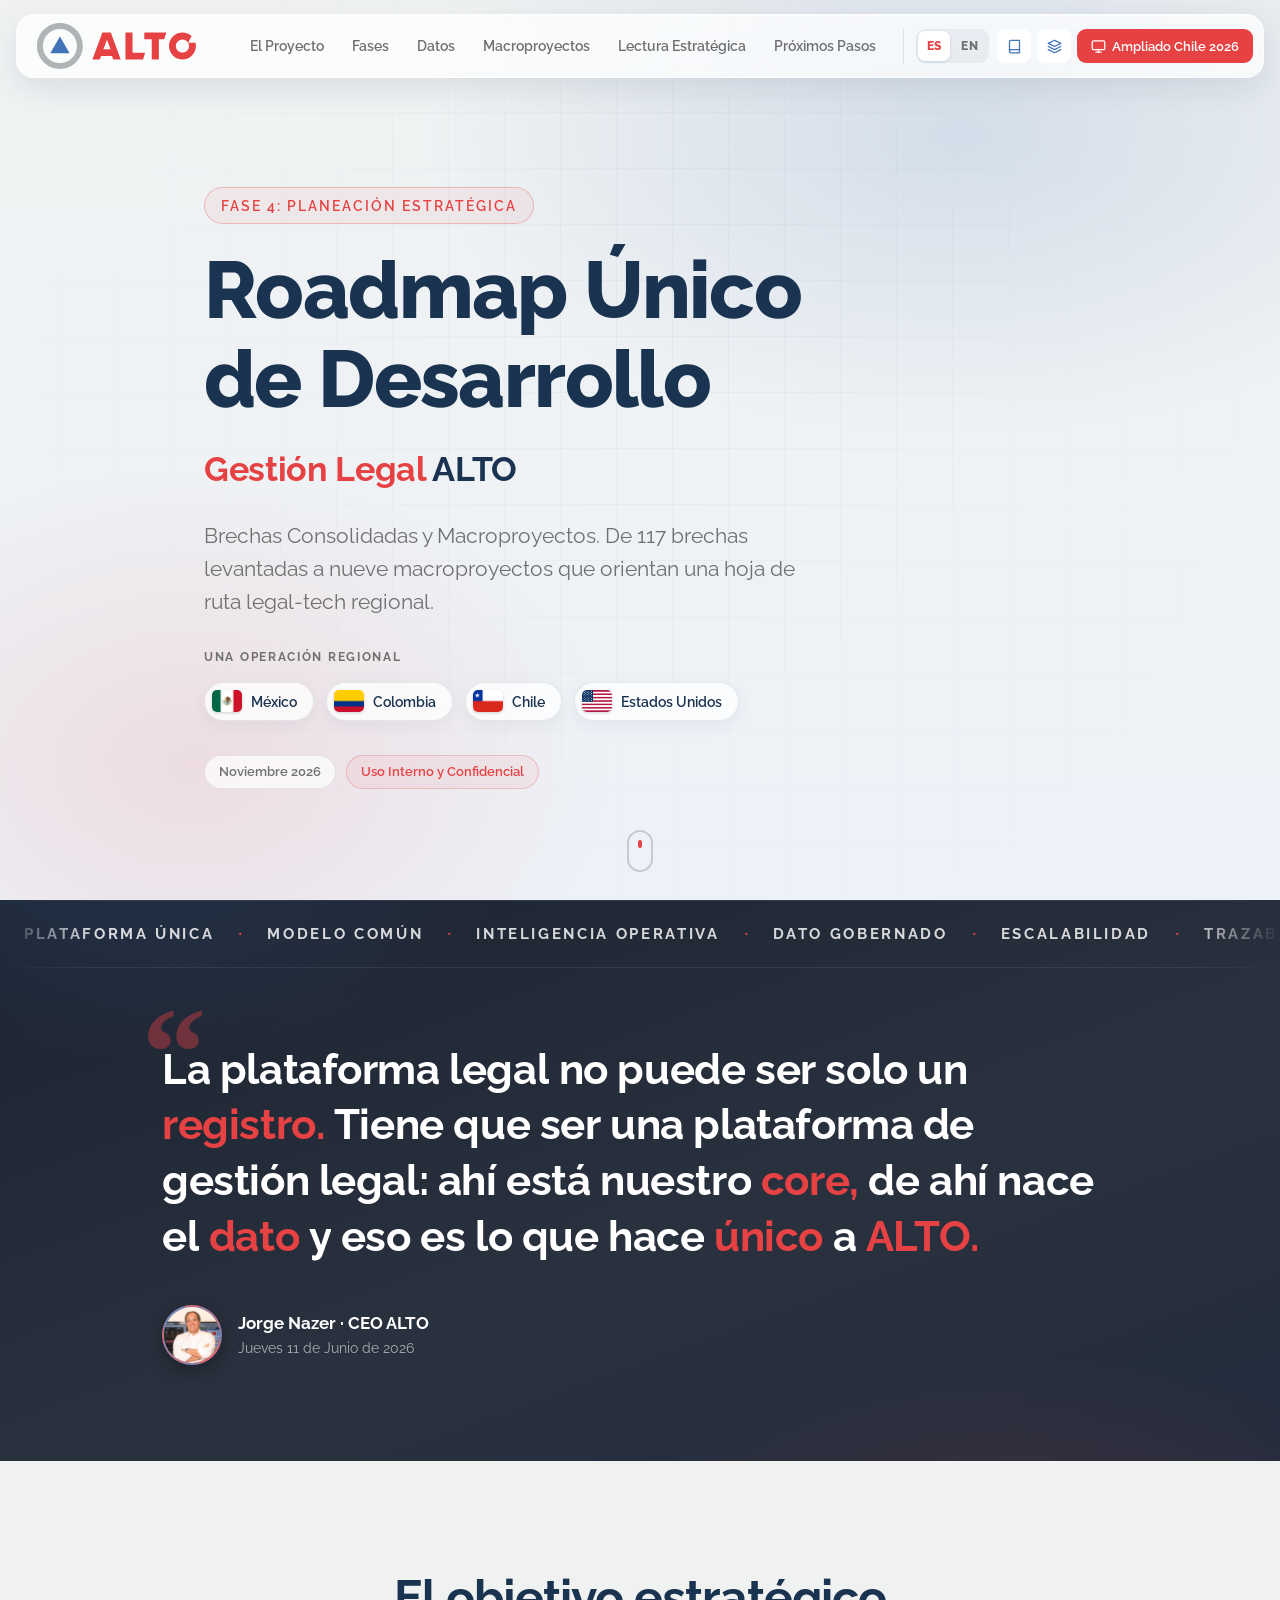
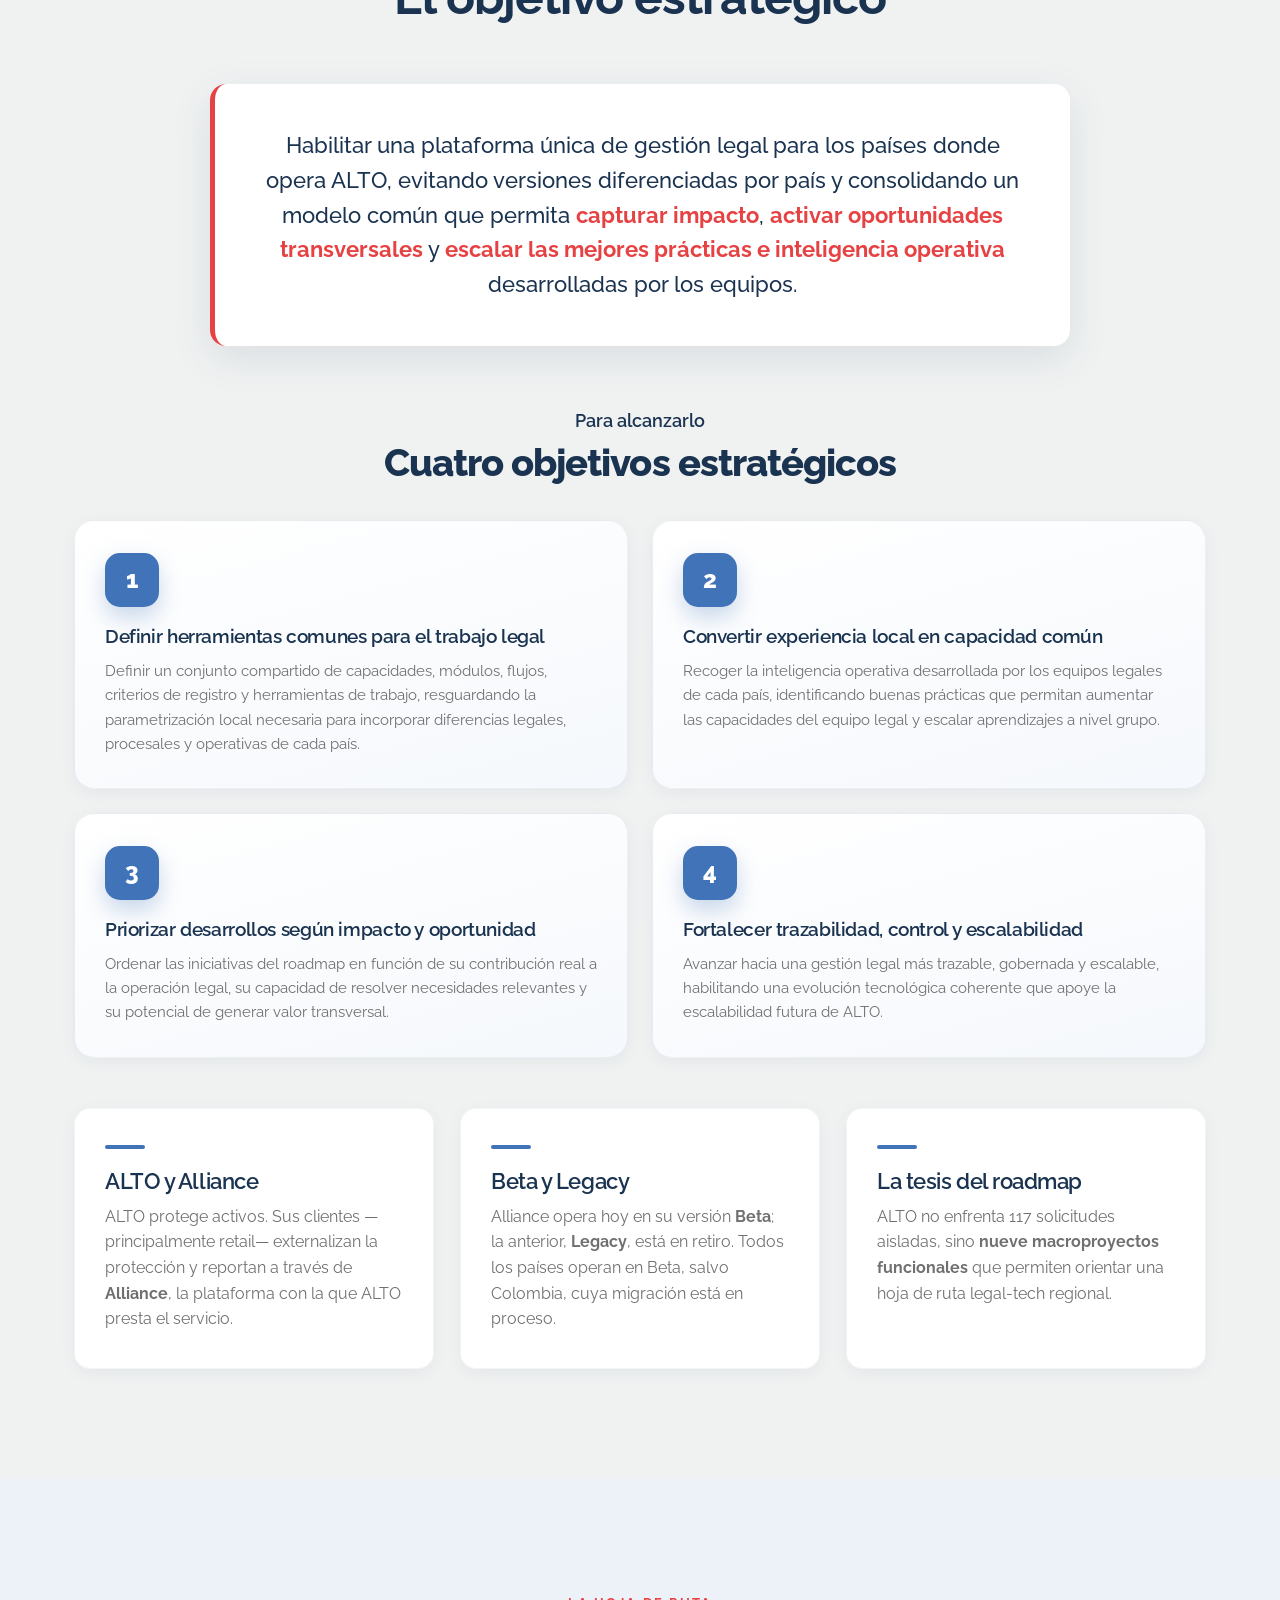
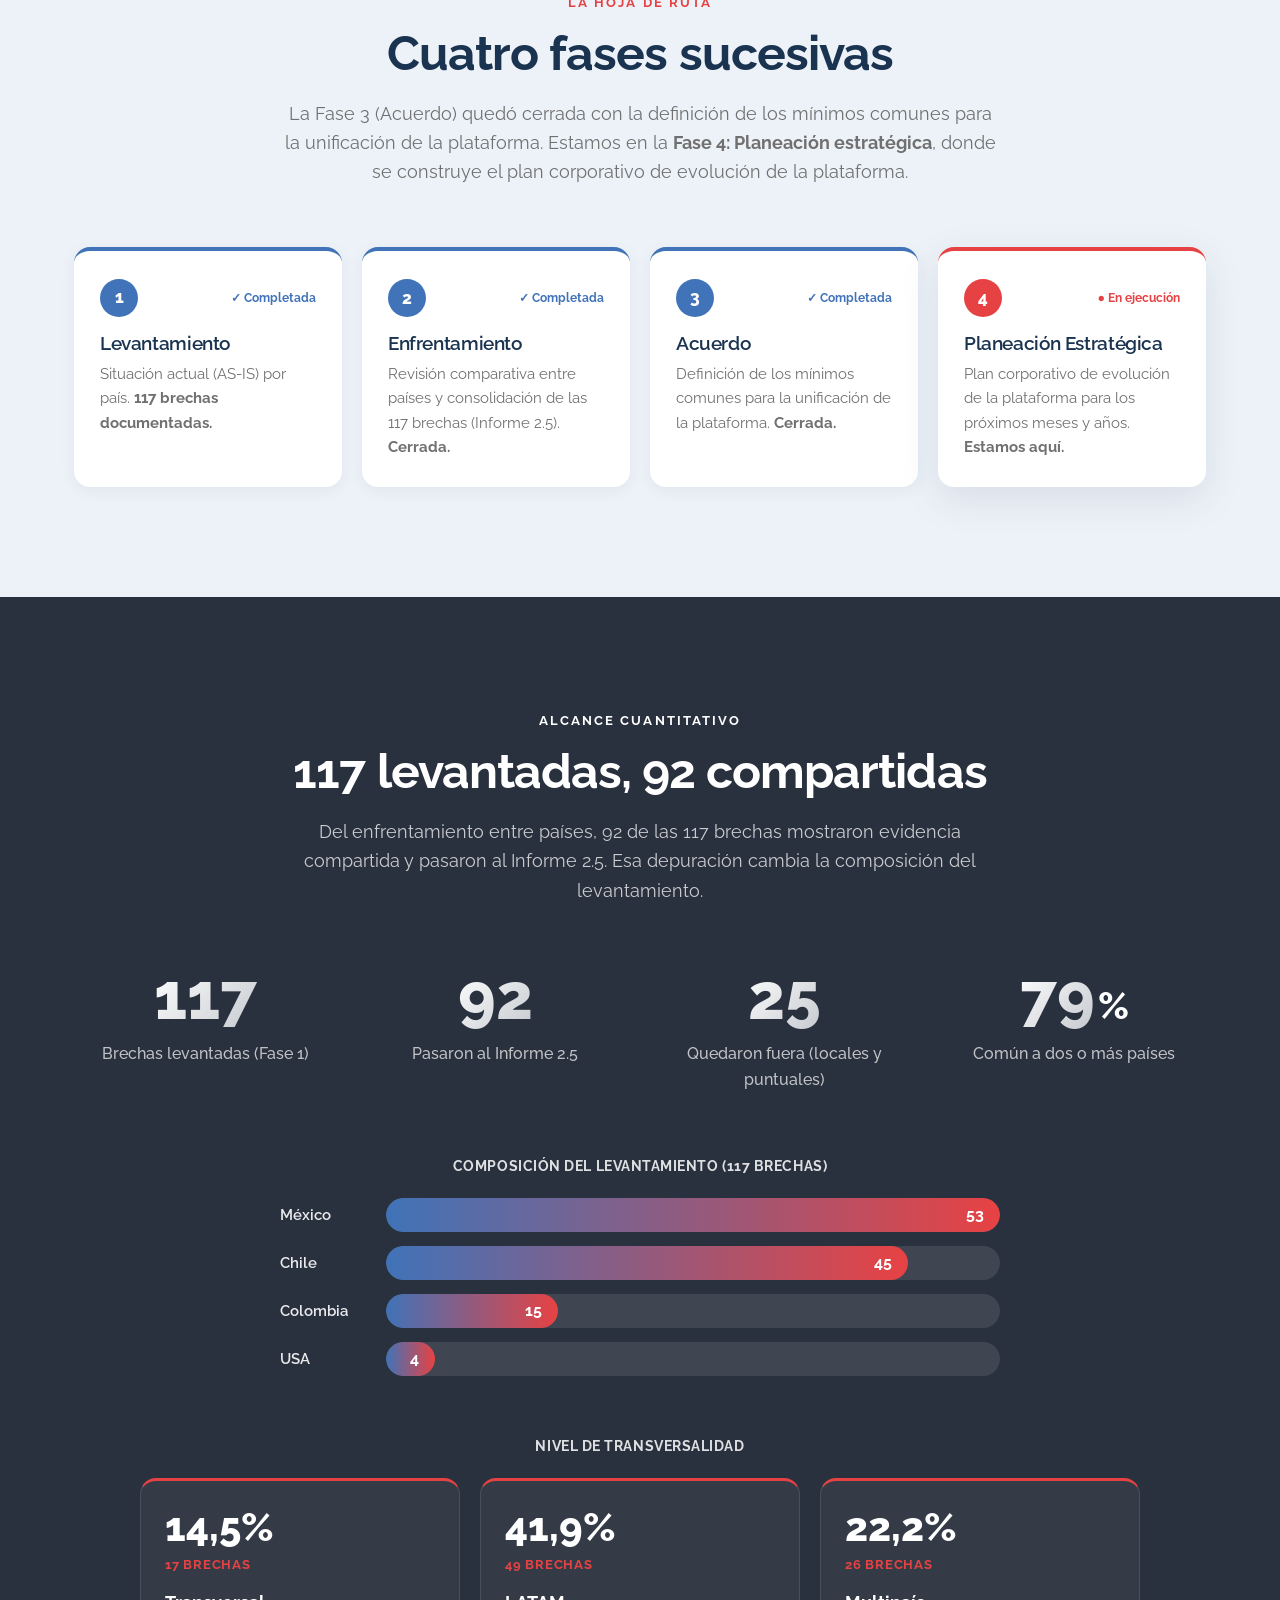
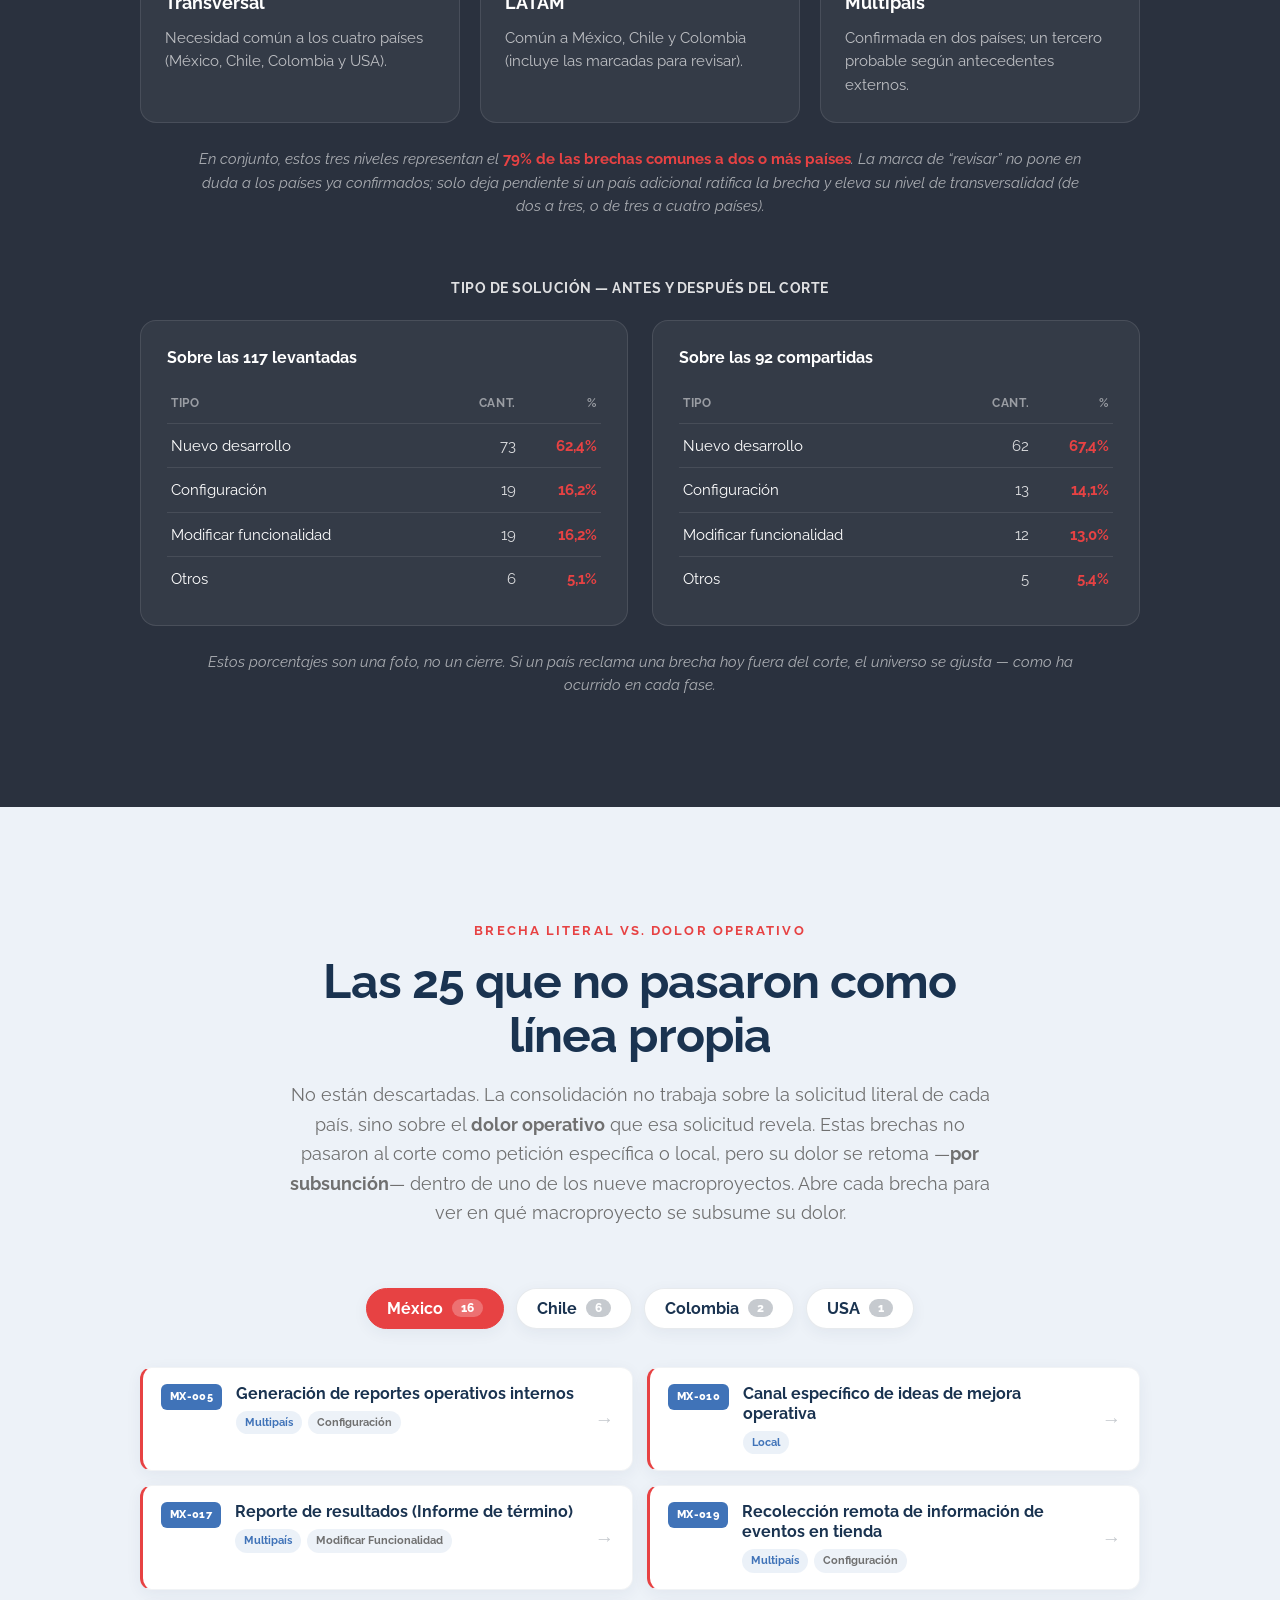
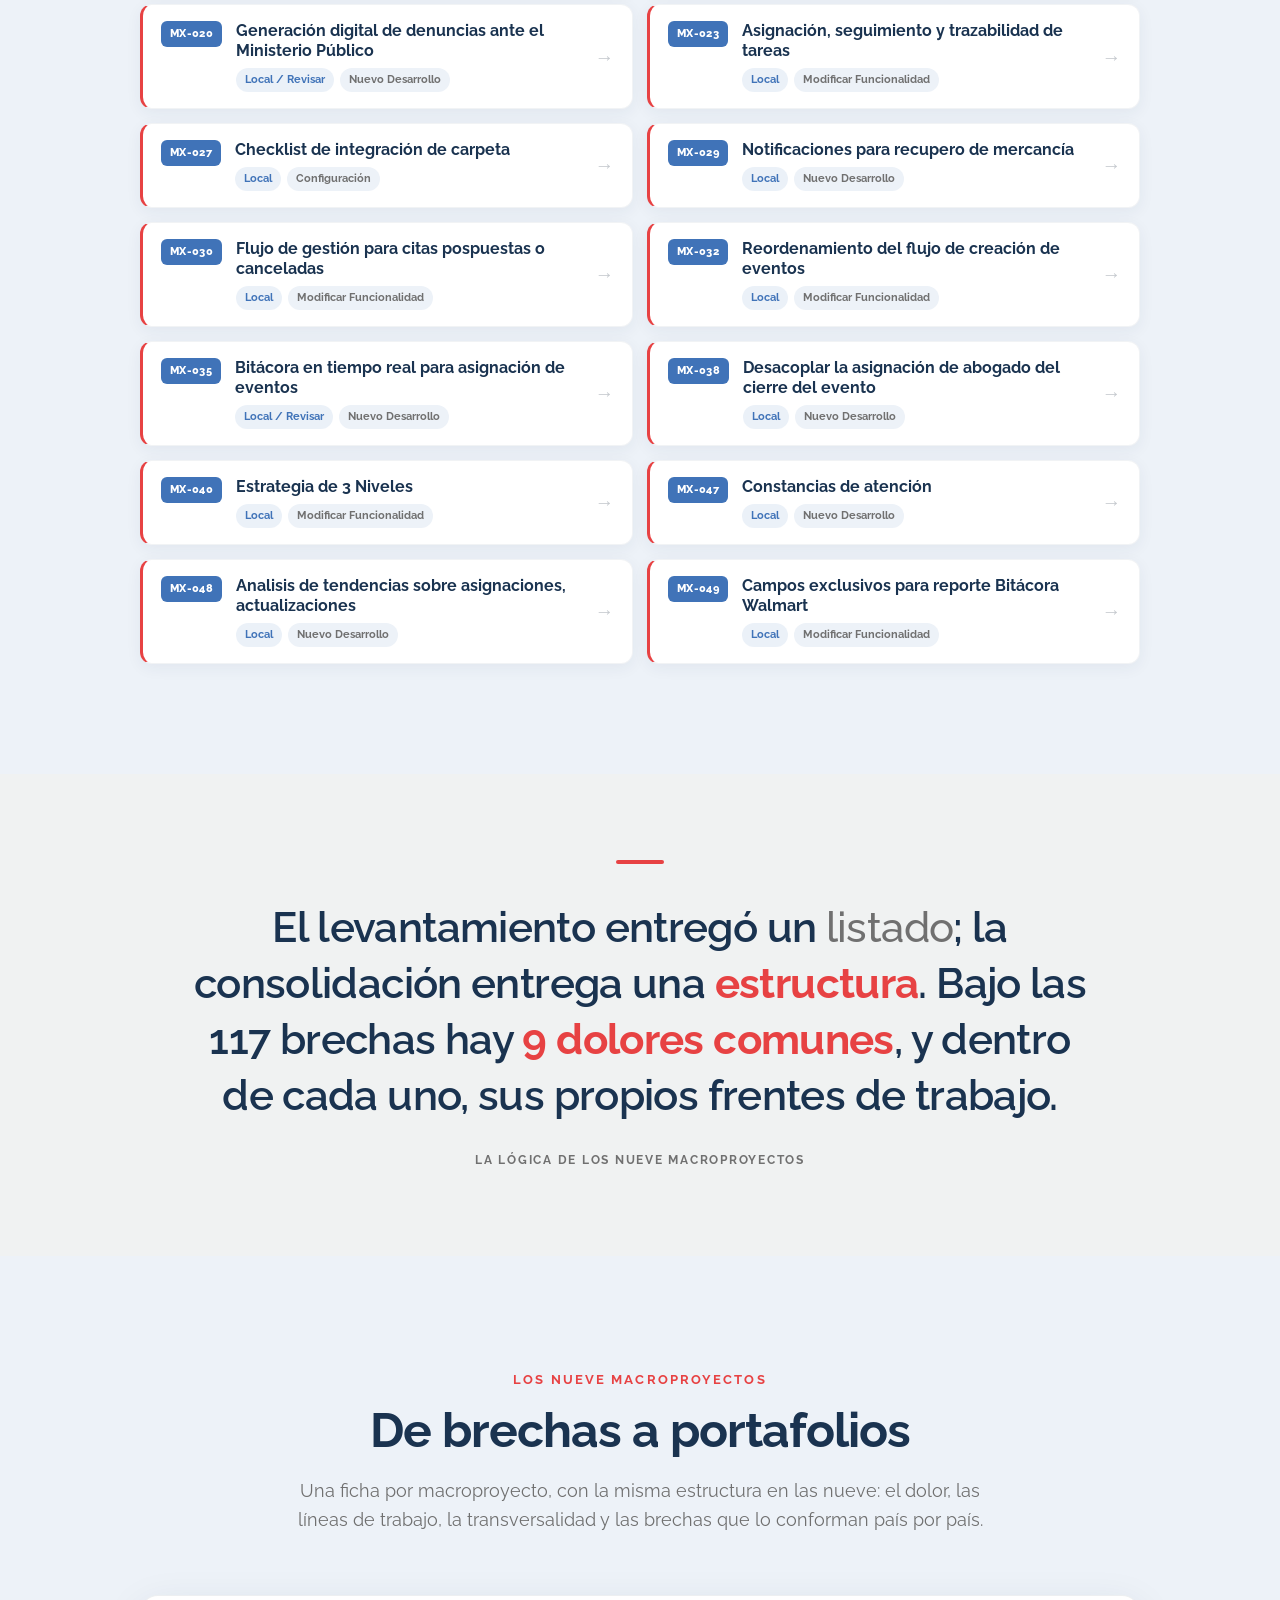
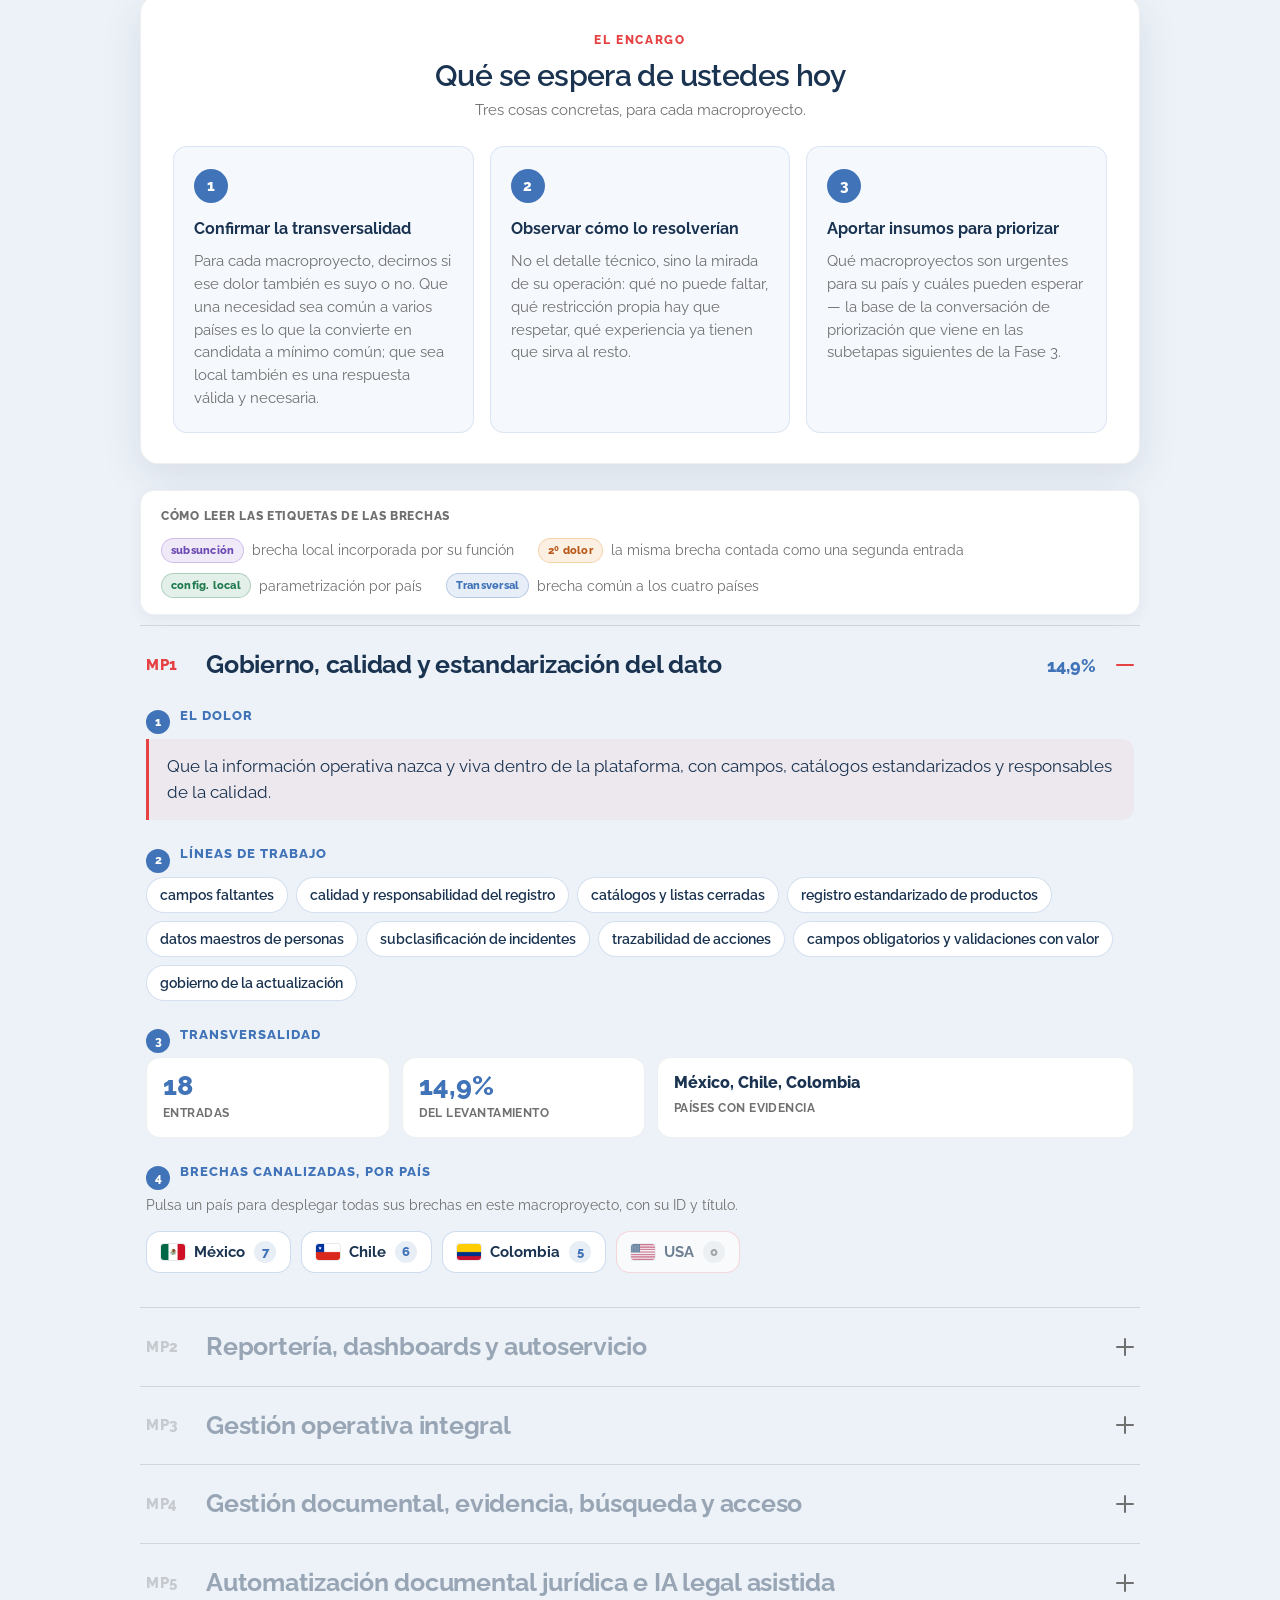
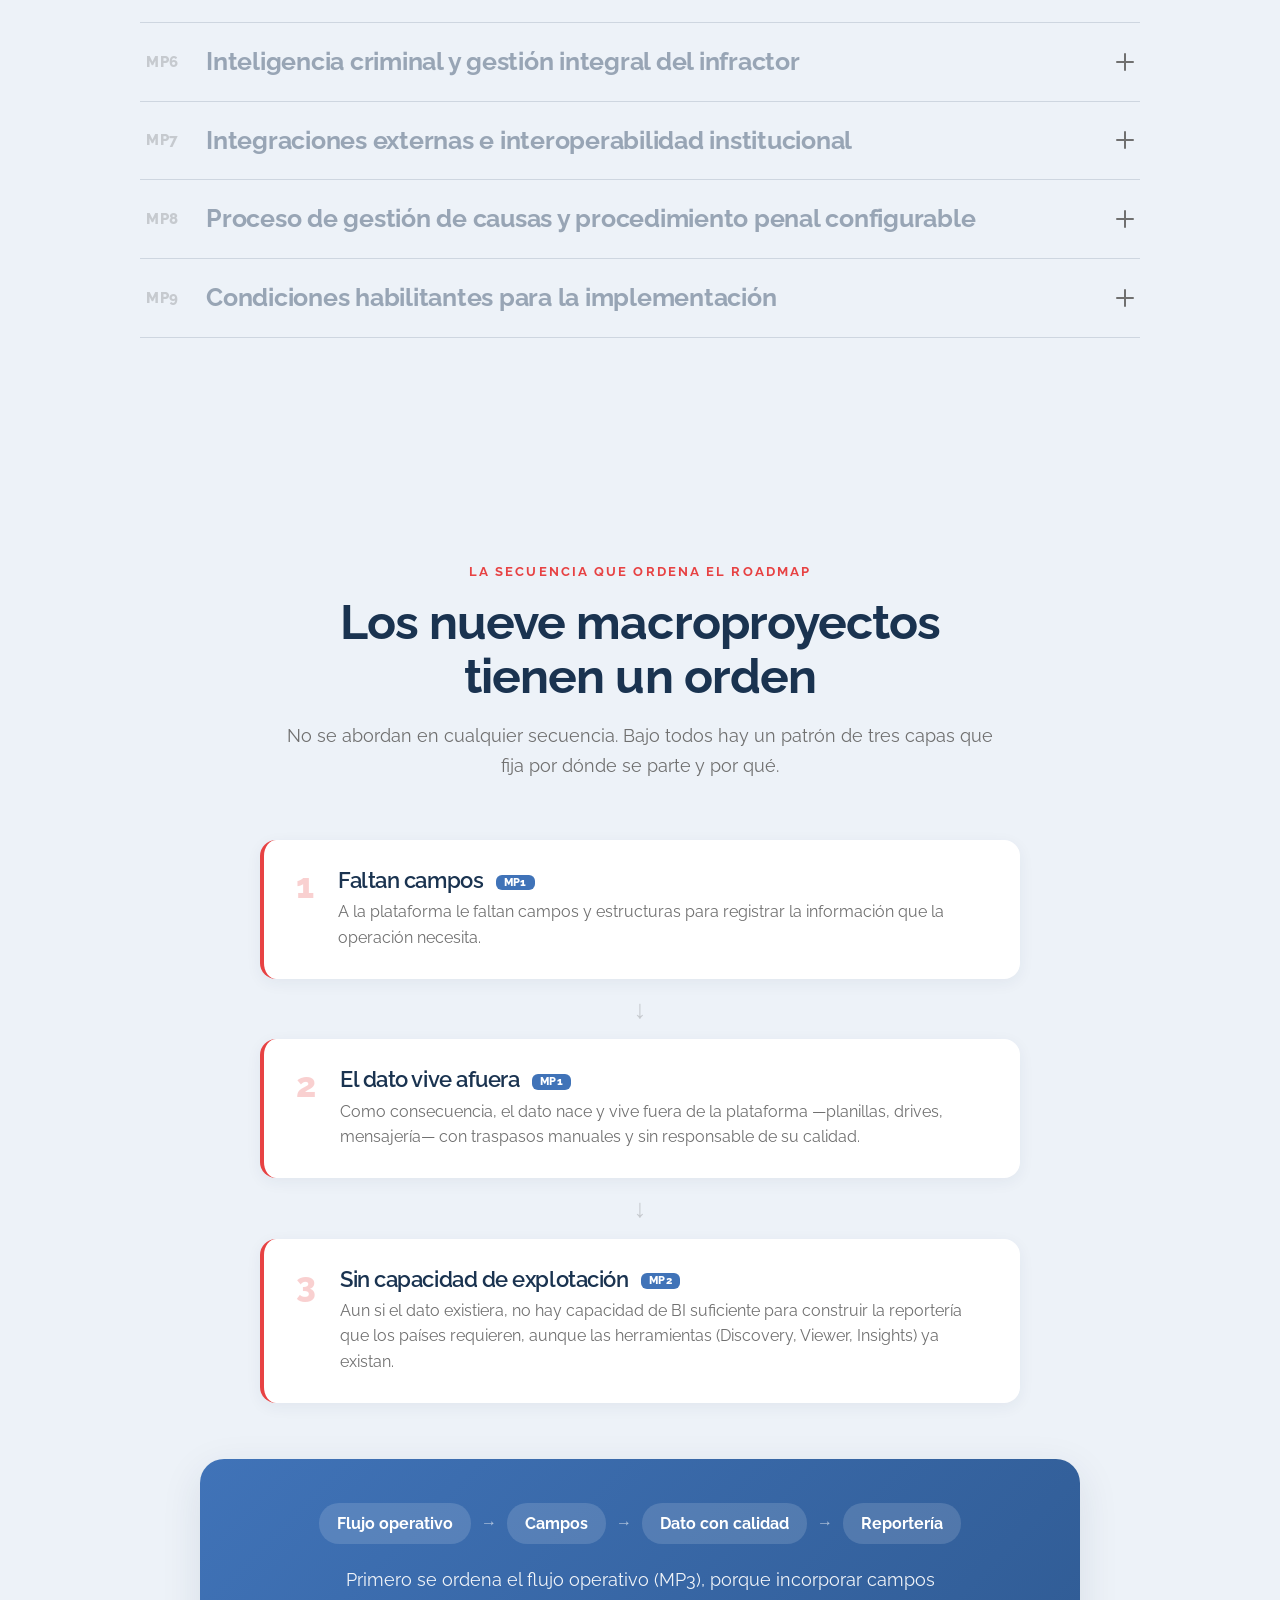
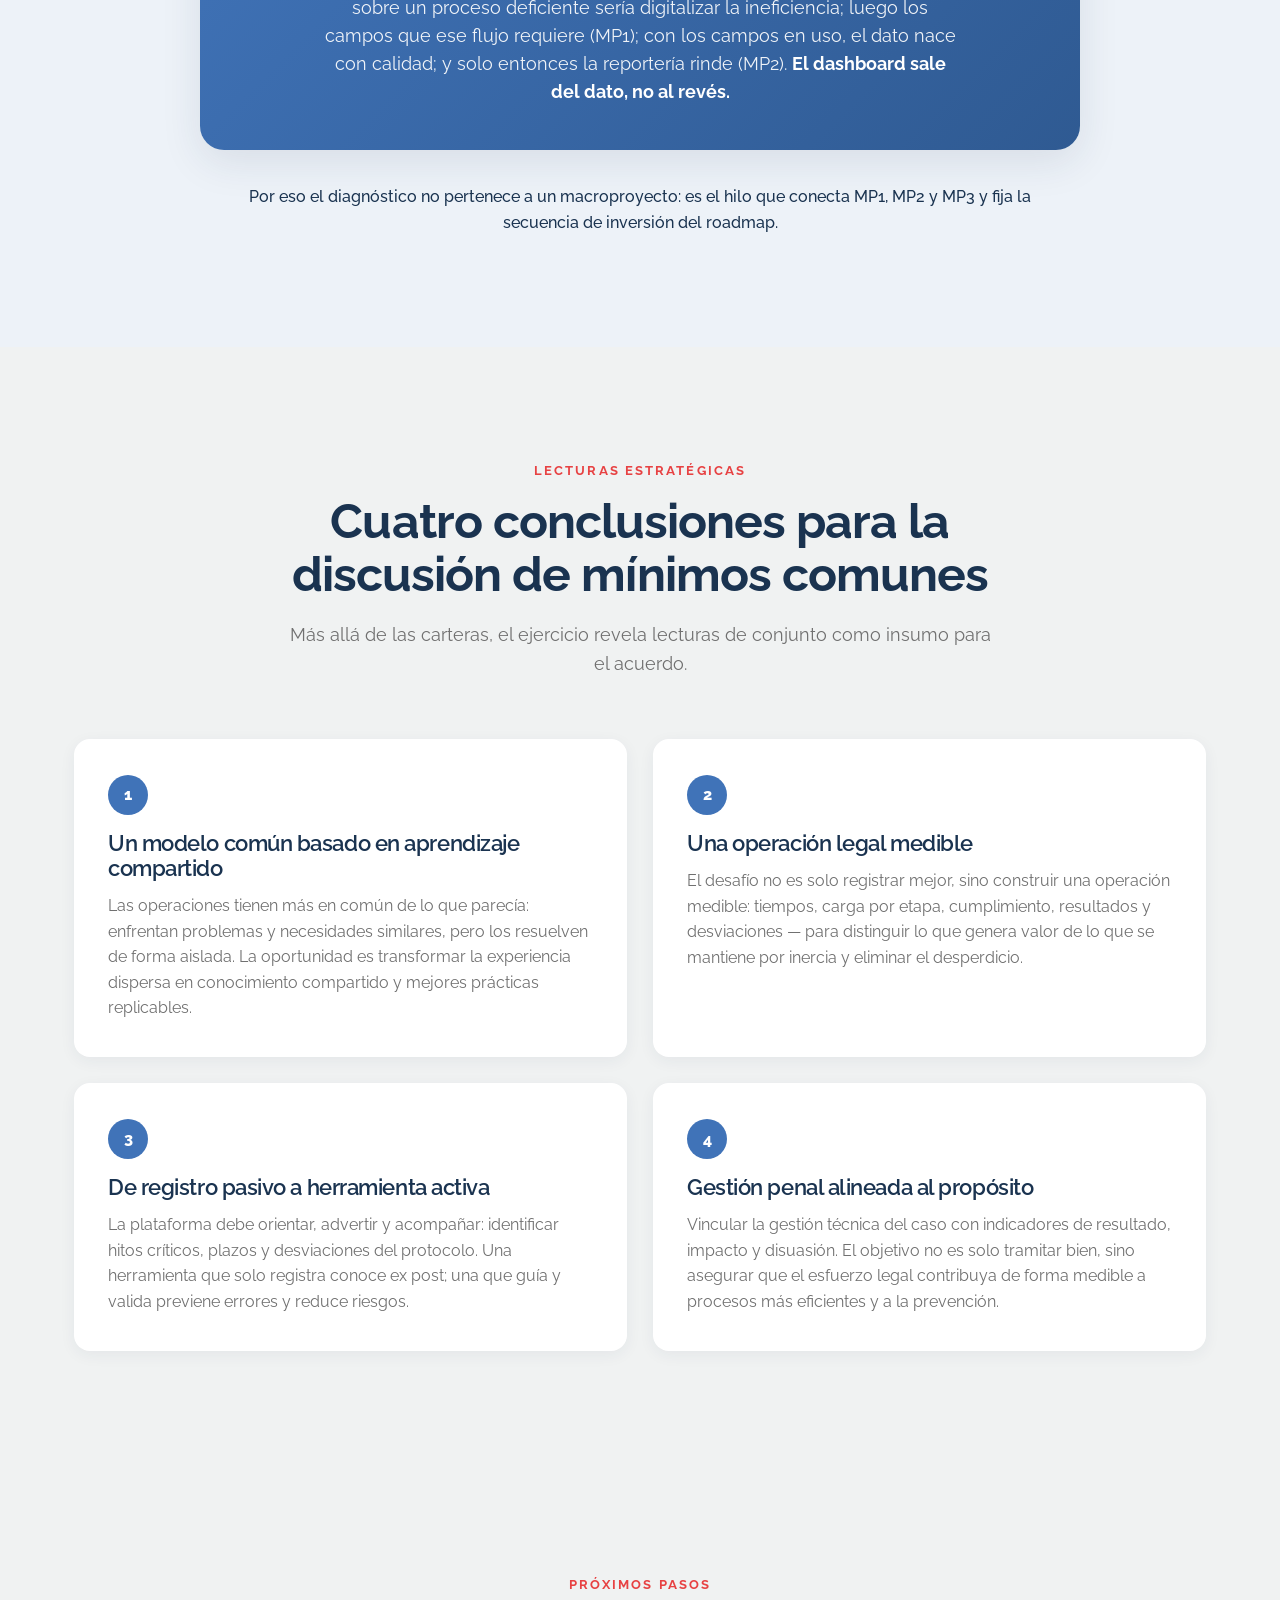
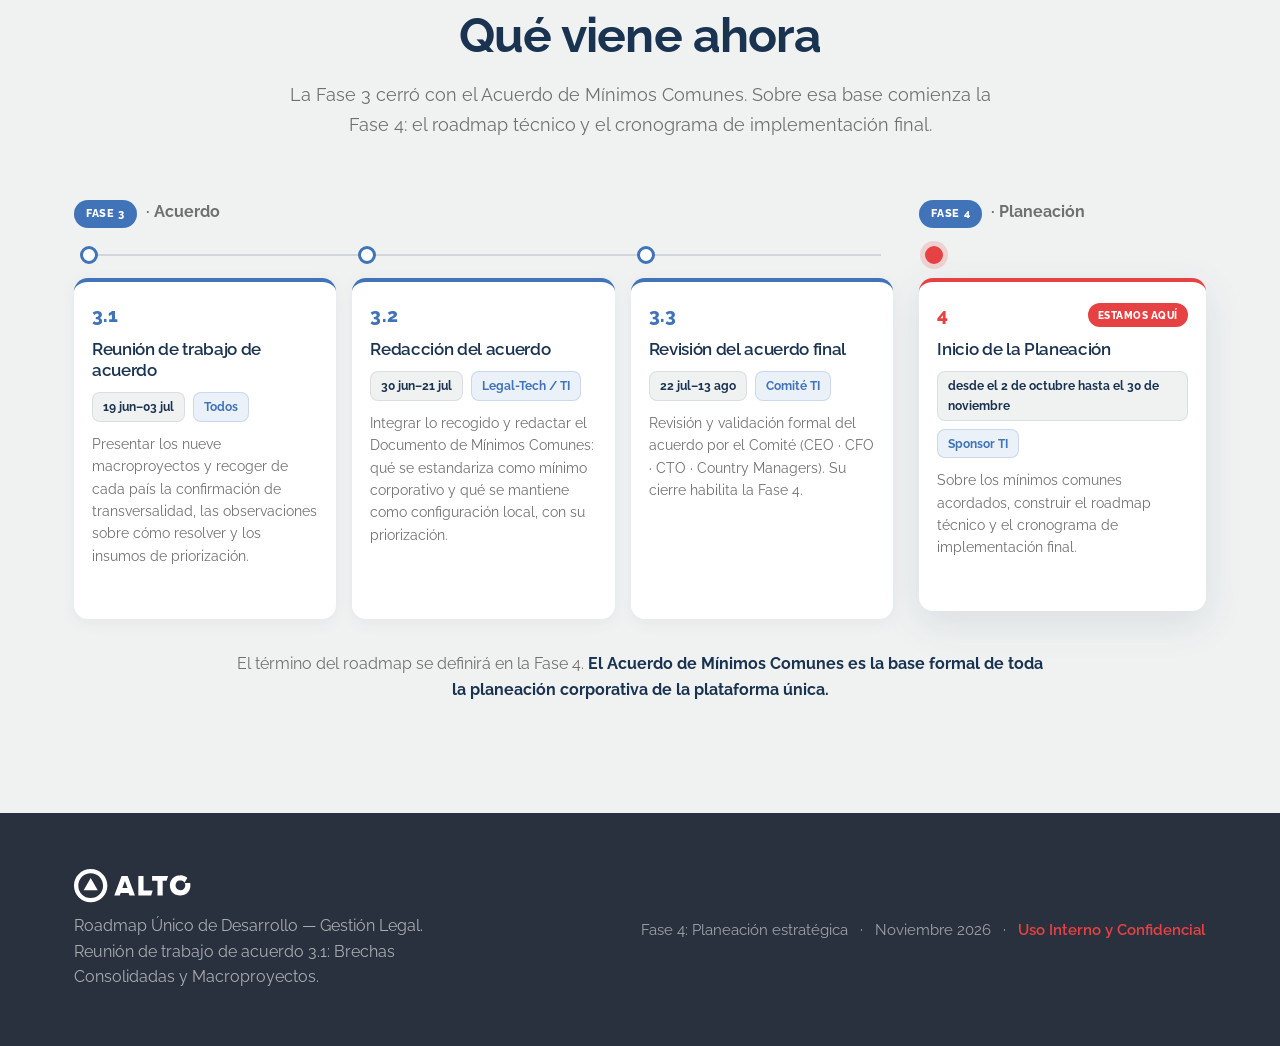
==== commit 213a46c5: "Fase 4: fechas del 2 de octubre al 30 de noviembre Co-Authored-By: Claude Opus 5.5 <noreply@anthropi" ====
--- a/index.html
+++ b/index.html
@@ -508,7 +508,7 @@
                   <div class="tl-card-top"><span class="tl-code">4</span><span class="tl-here-badge" data-i18n="tl.here">Estamos aquí</span></div>
                   <h3 data-i18n="tl4.h3">Inicio de la Planeación</h3>
                   <div class="tl-meta">
-                    <span class="tl-date" data-i18n="tl4.date">desde el 14 ago</span>
+                    <span class="tl-date" data-i18n="tl4.date">desde el 2 de octubre hasta el 30 de noviembre</span>
                     <span class="tl-owner" data-i18n="tl4.owner">Sponsor TI</span>
                   </div>
                   <p class="tl-prod" data-i18n="tl4.prod">Sobre los mínimos comunes acordados, construir el roadmap técnico y el cronograma de implementación final.</p>
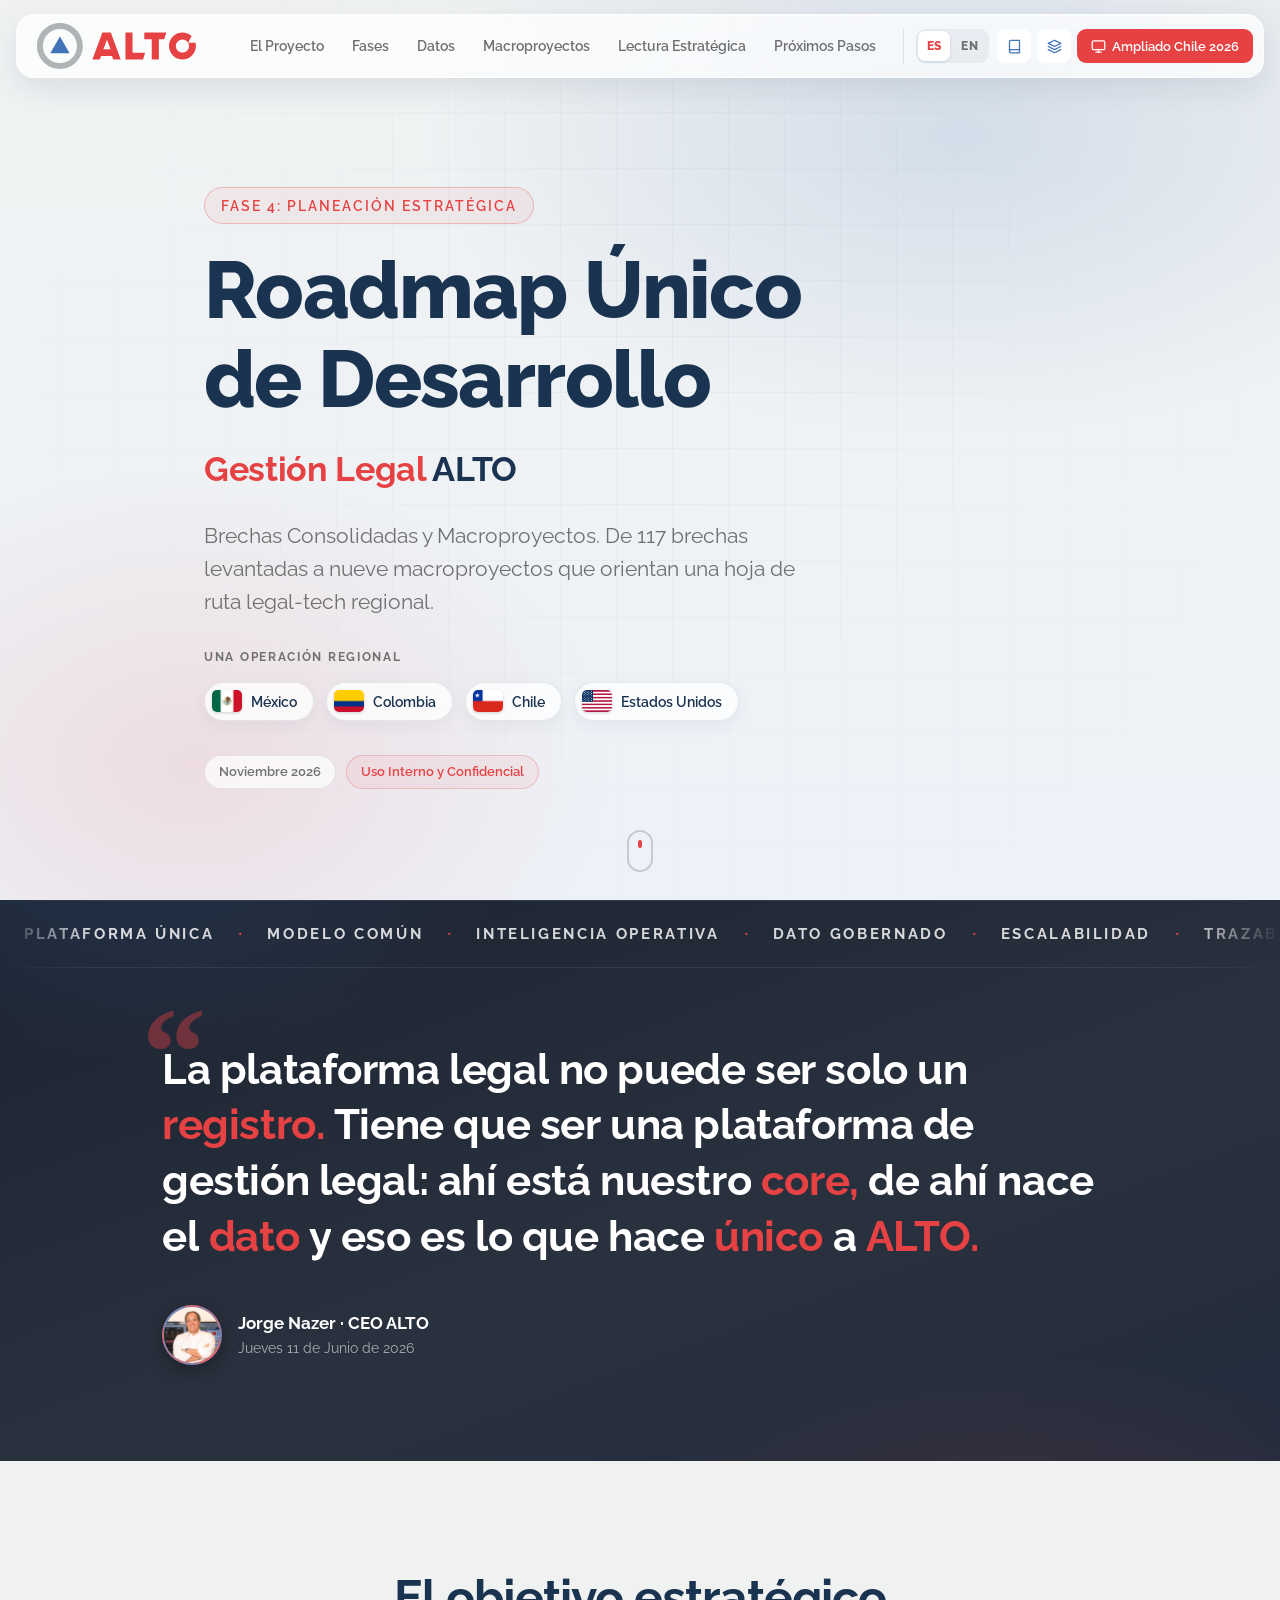
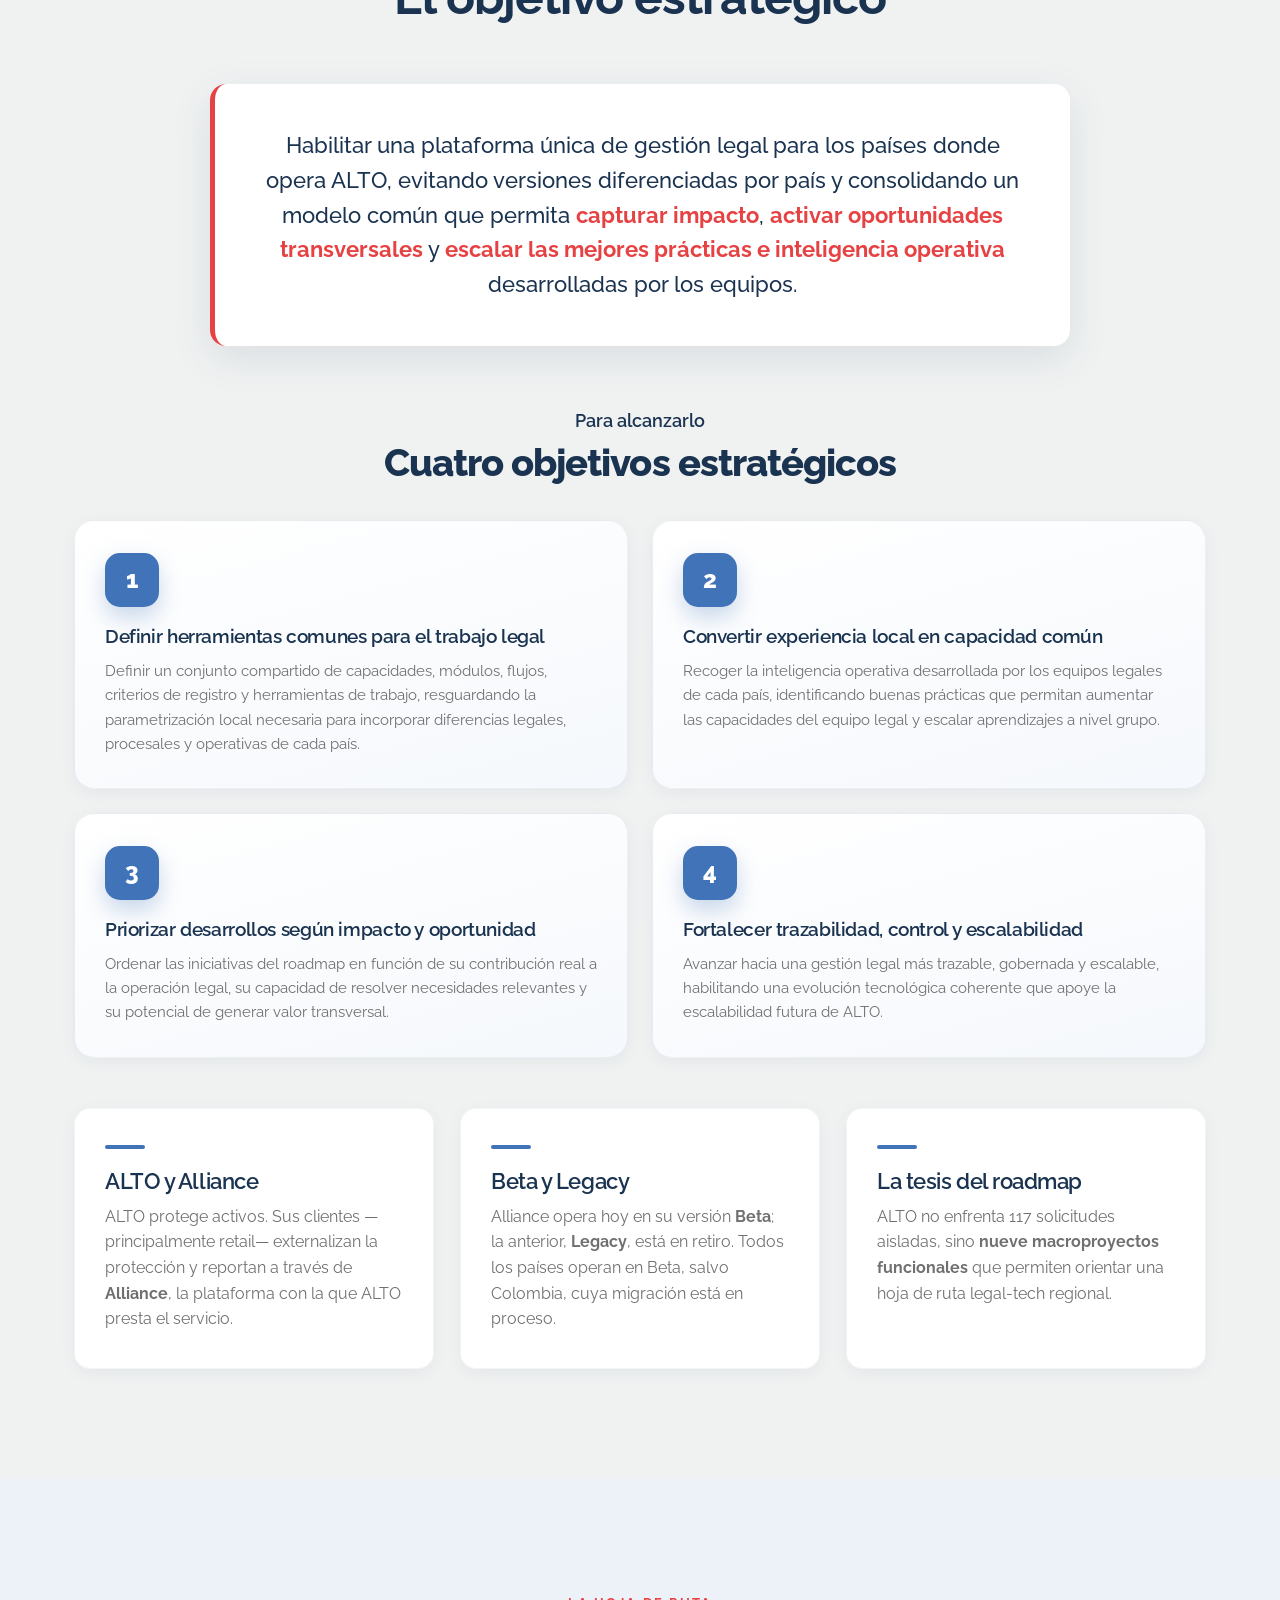
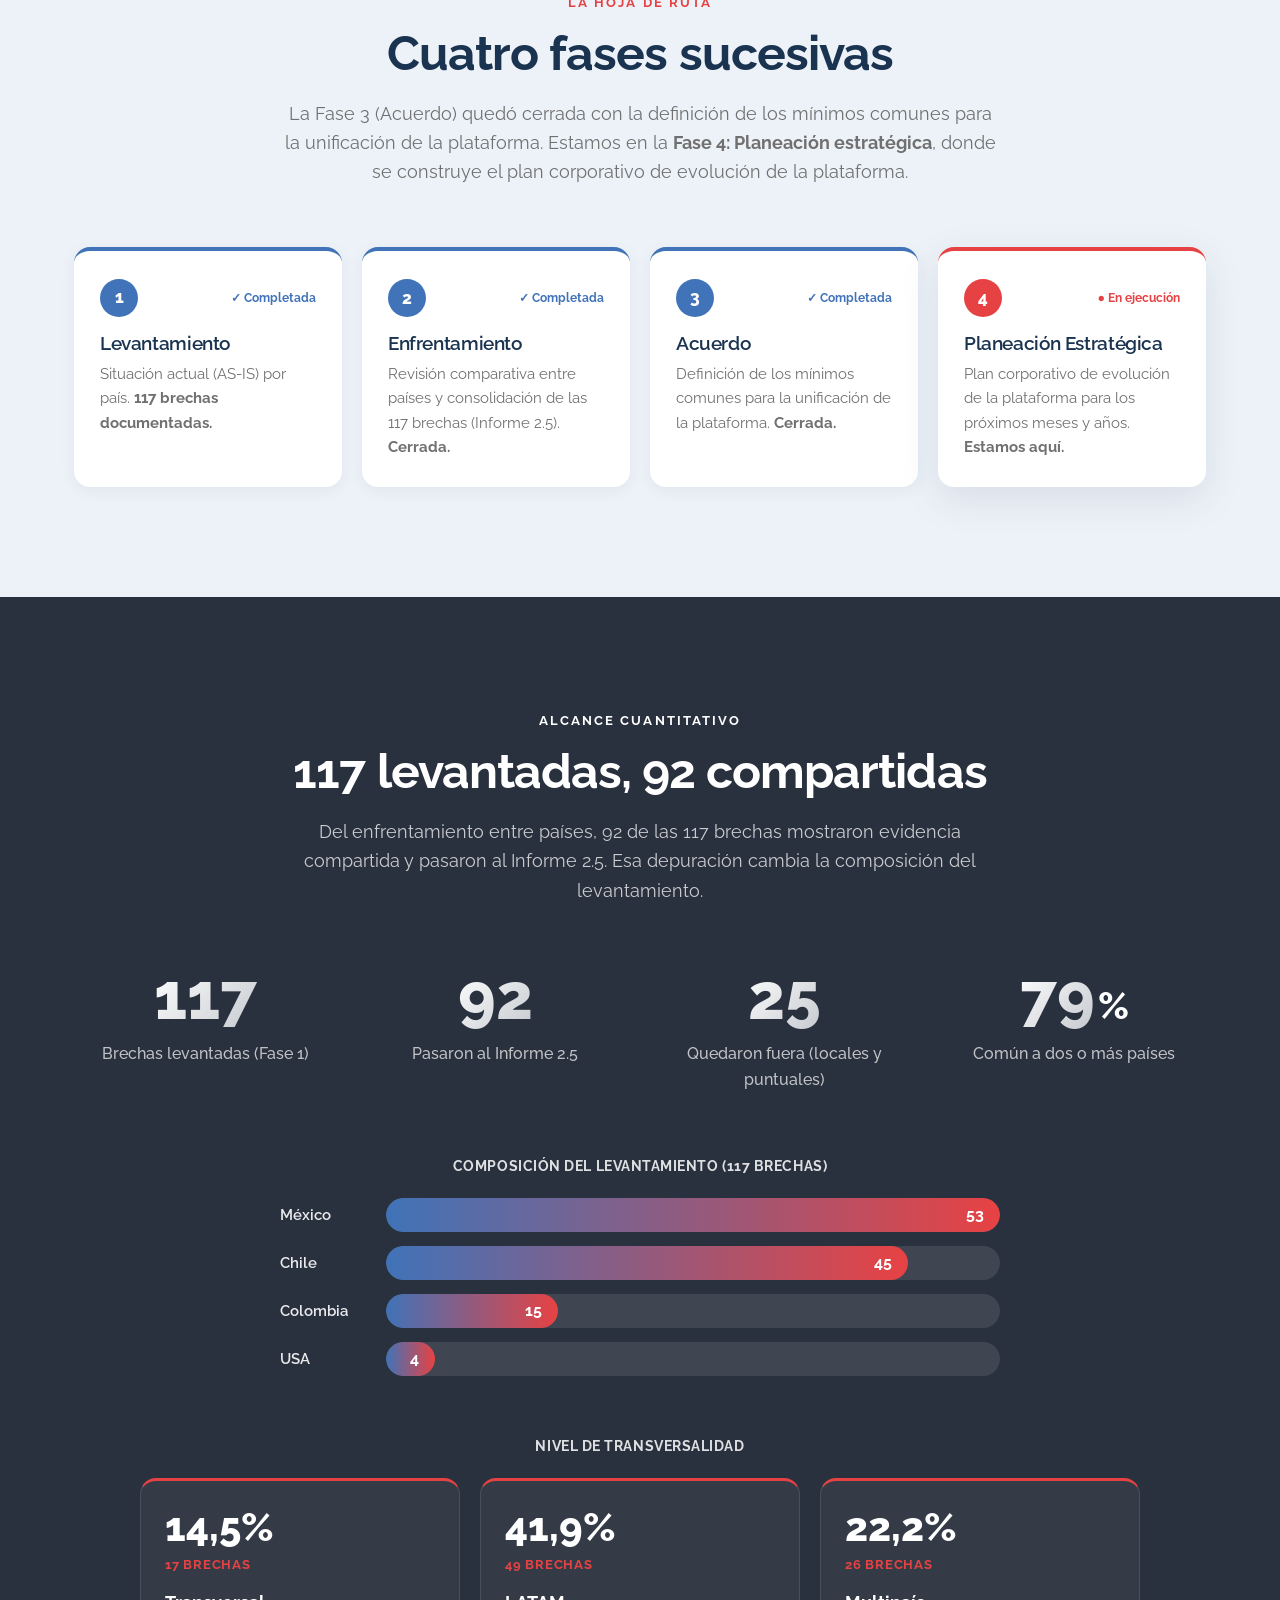
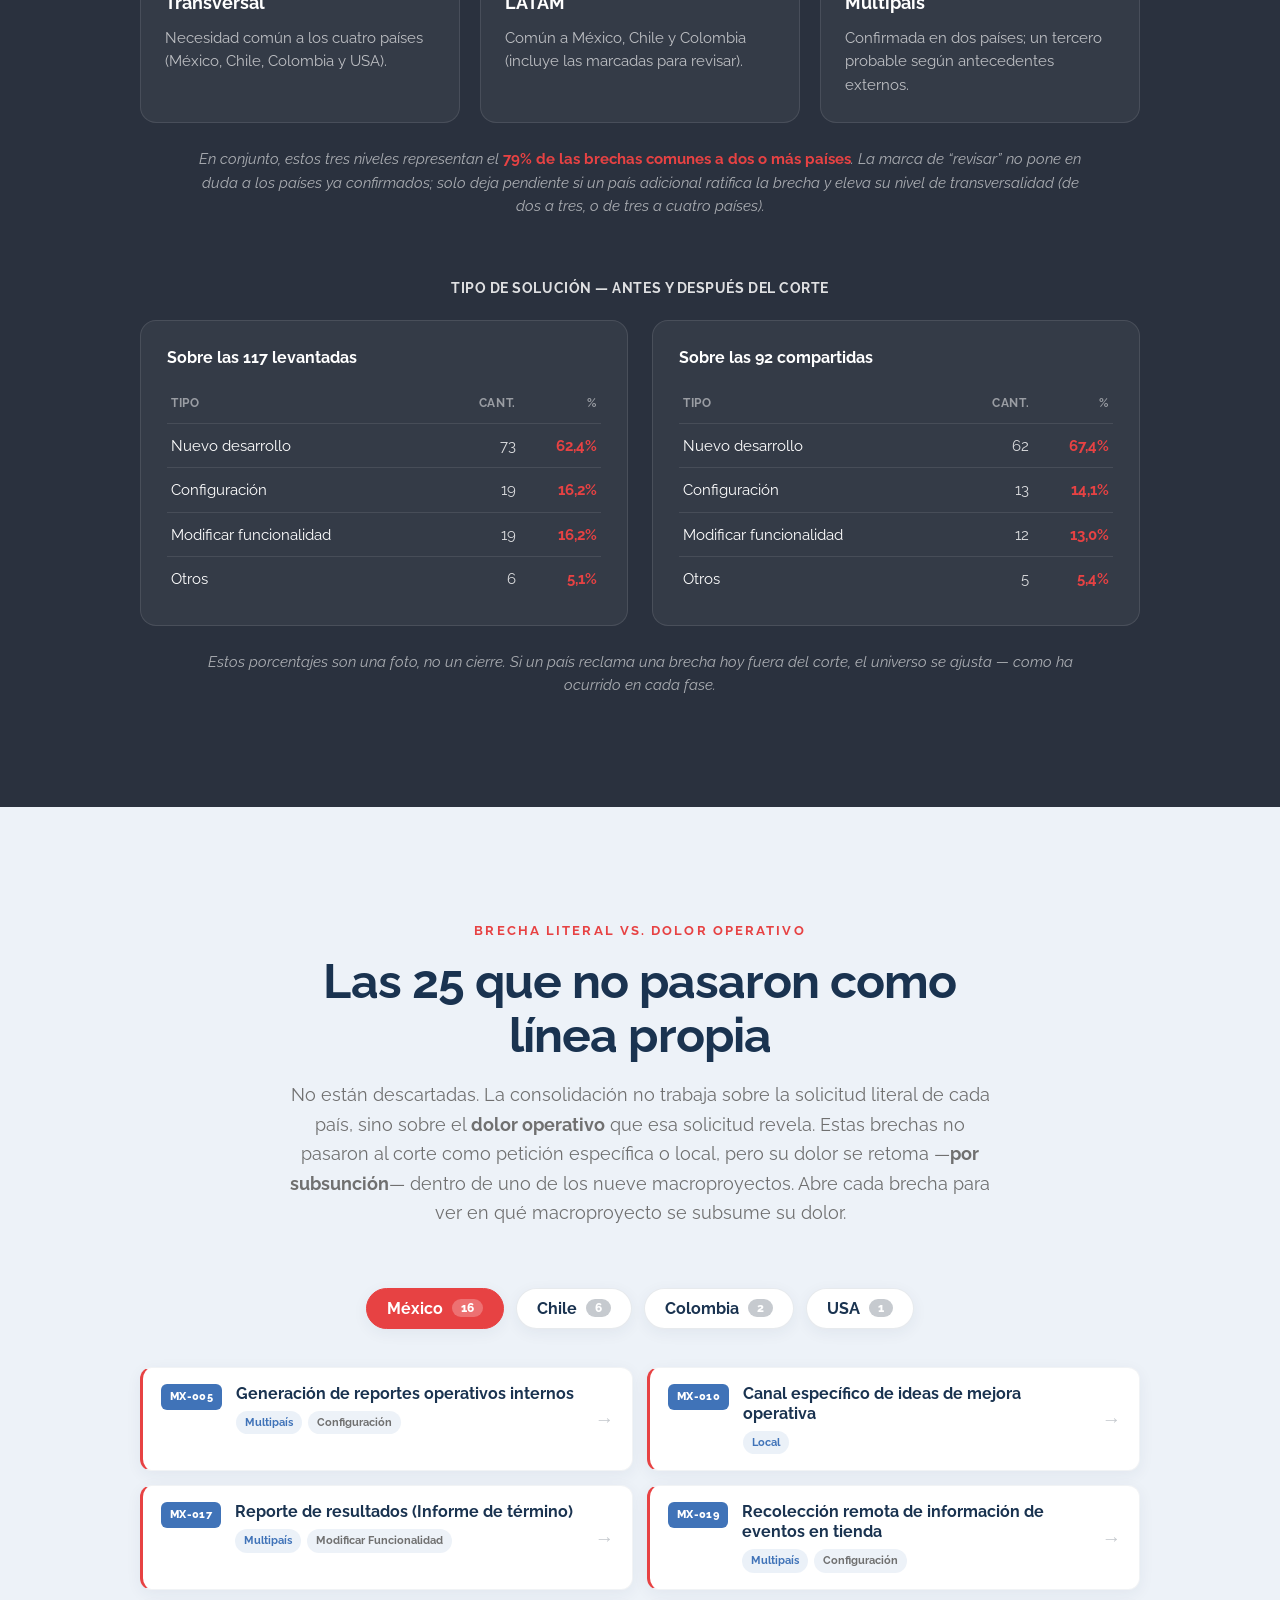
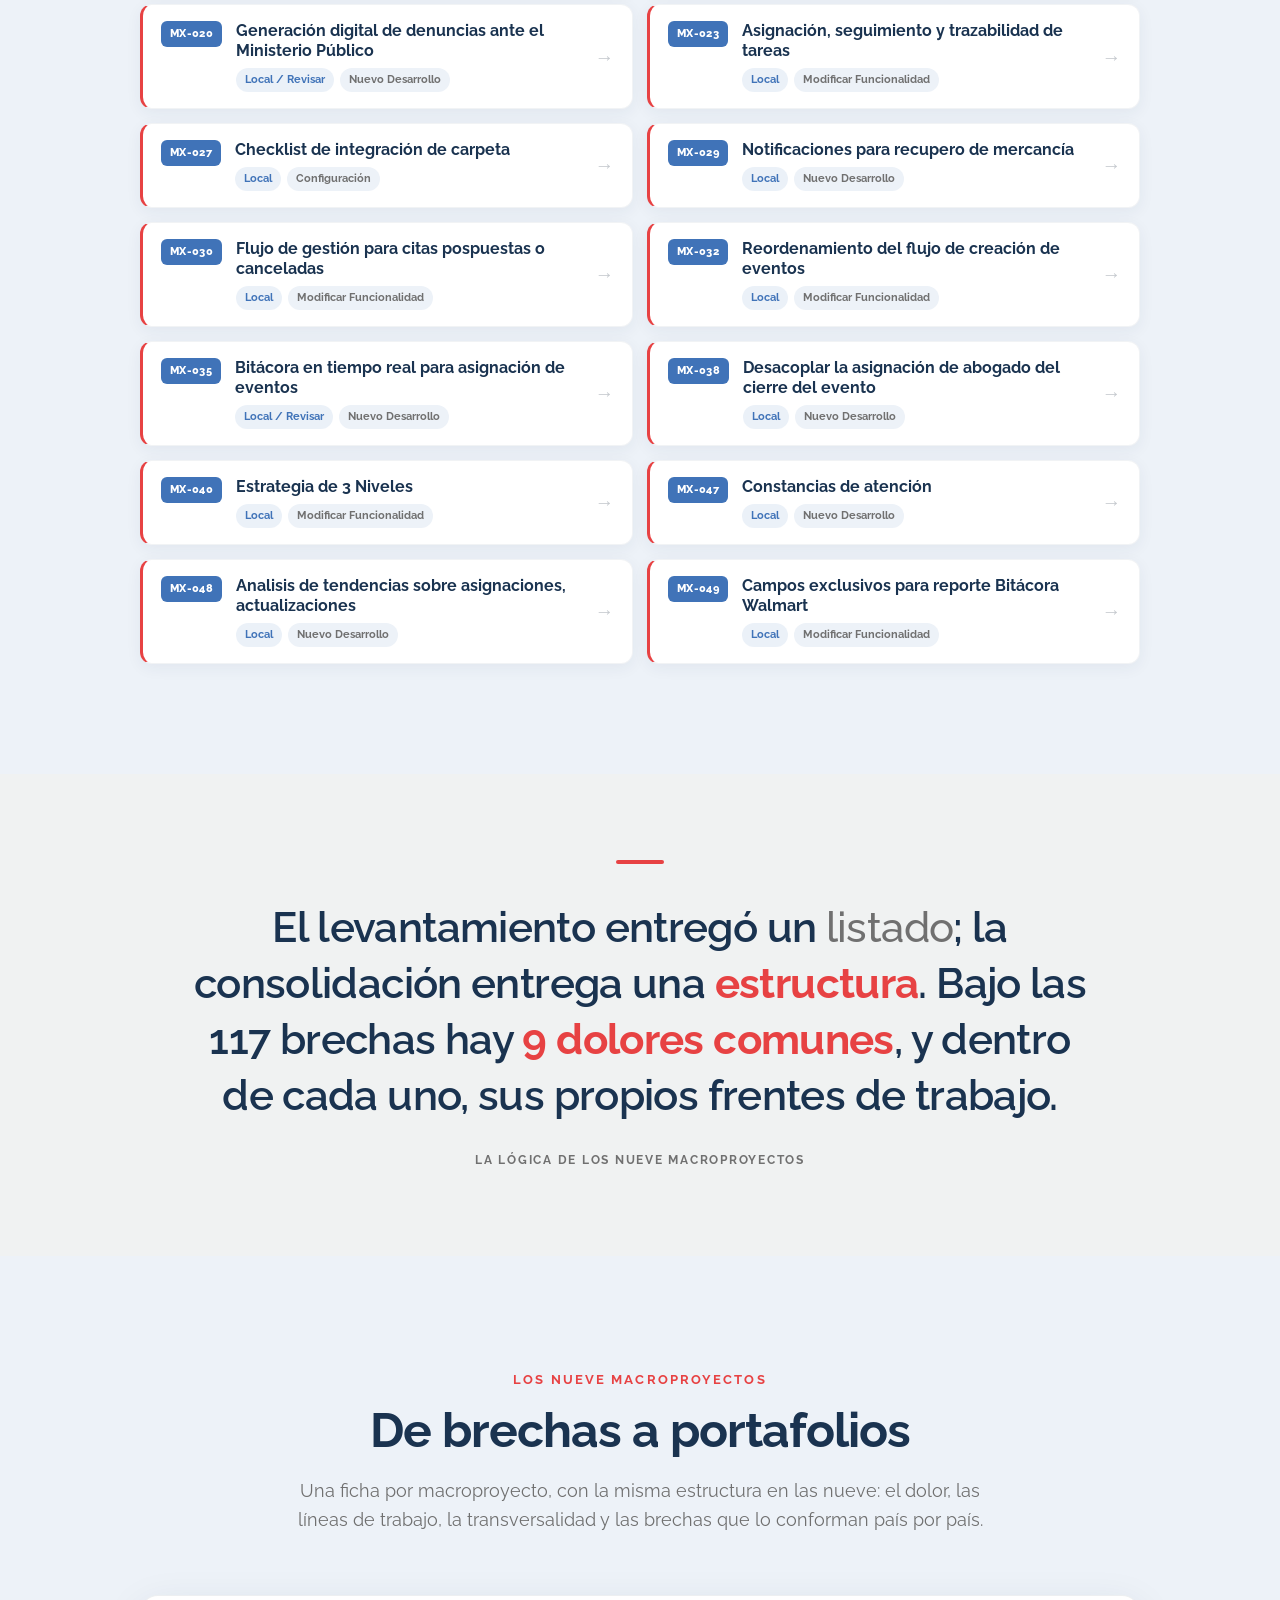
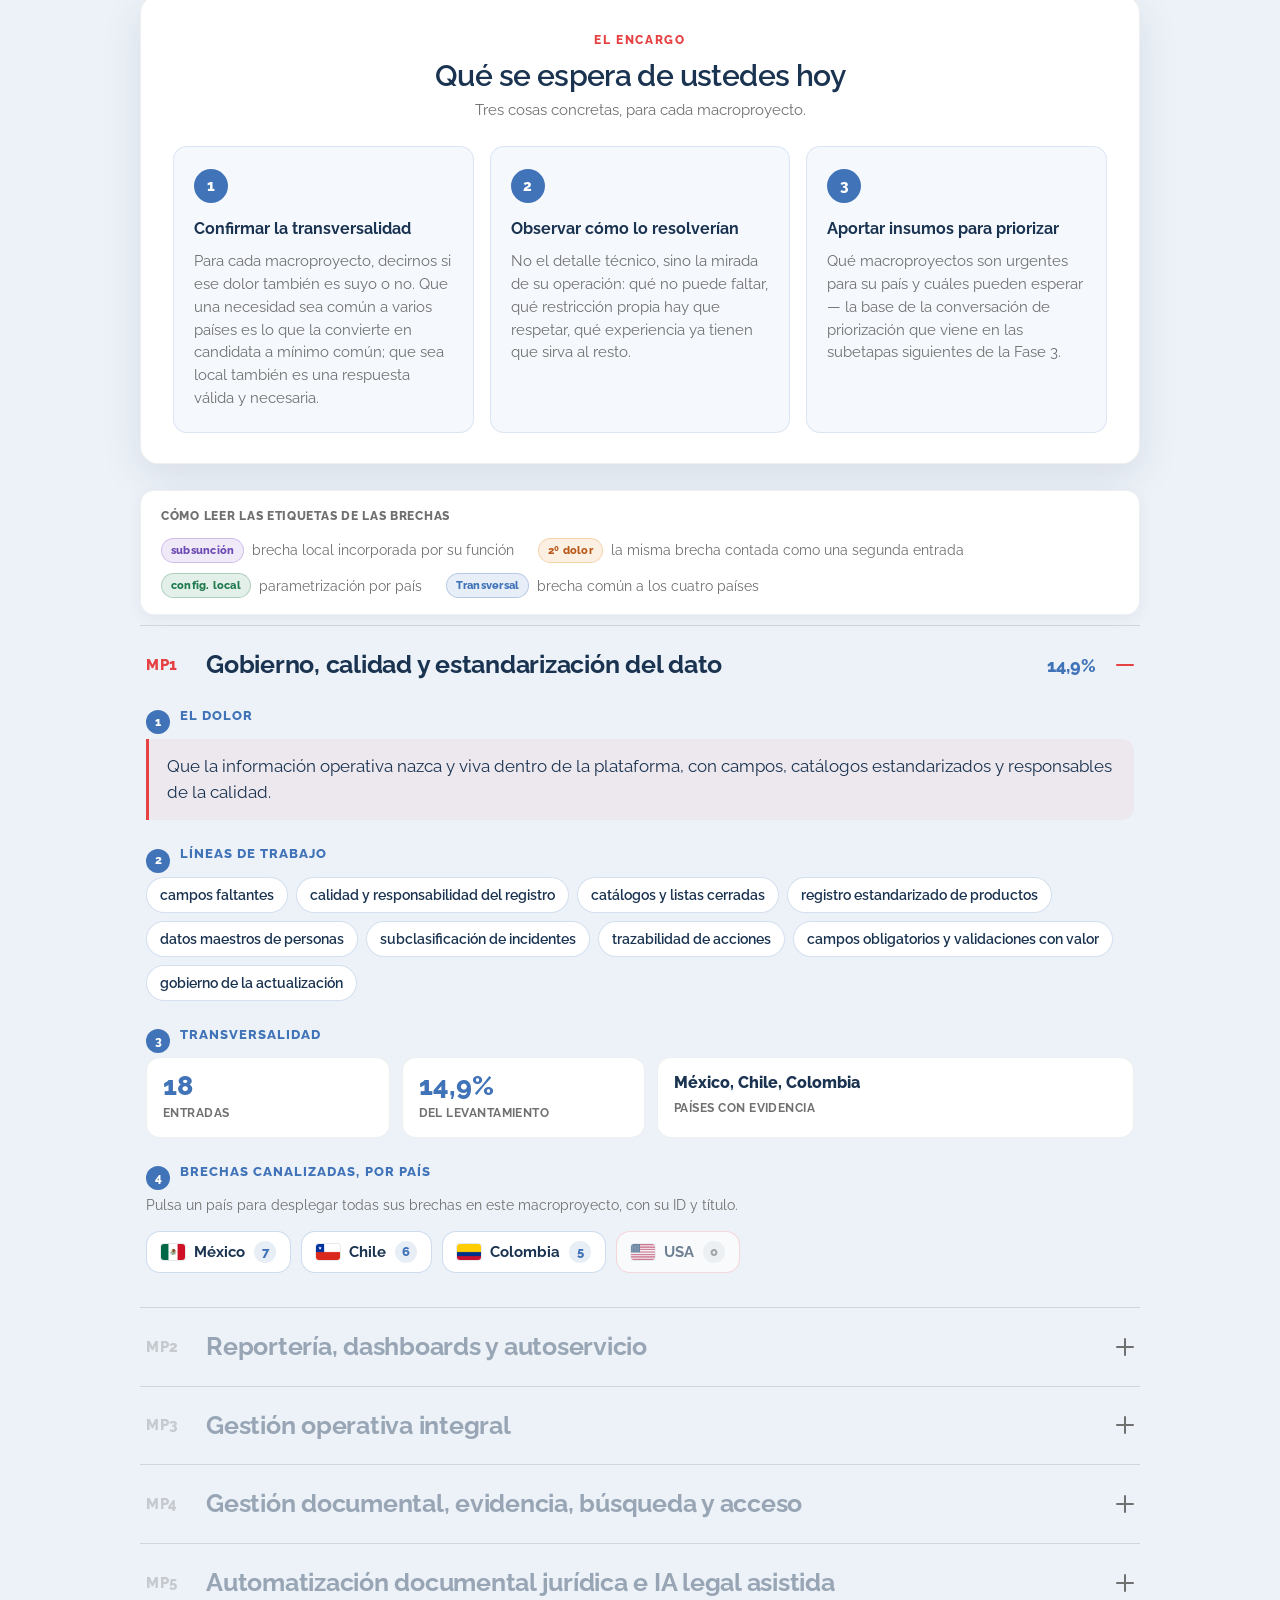
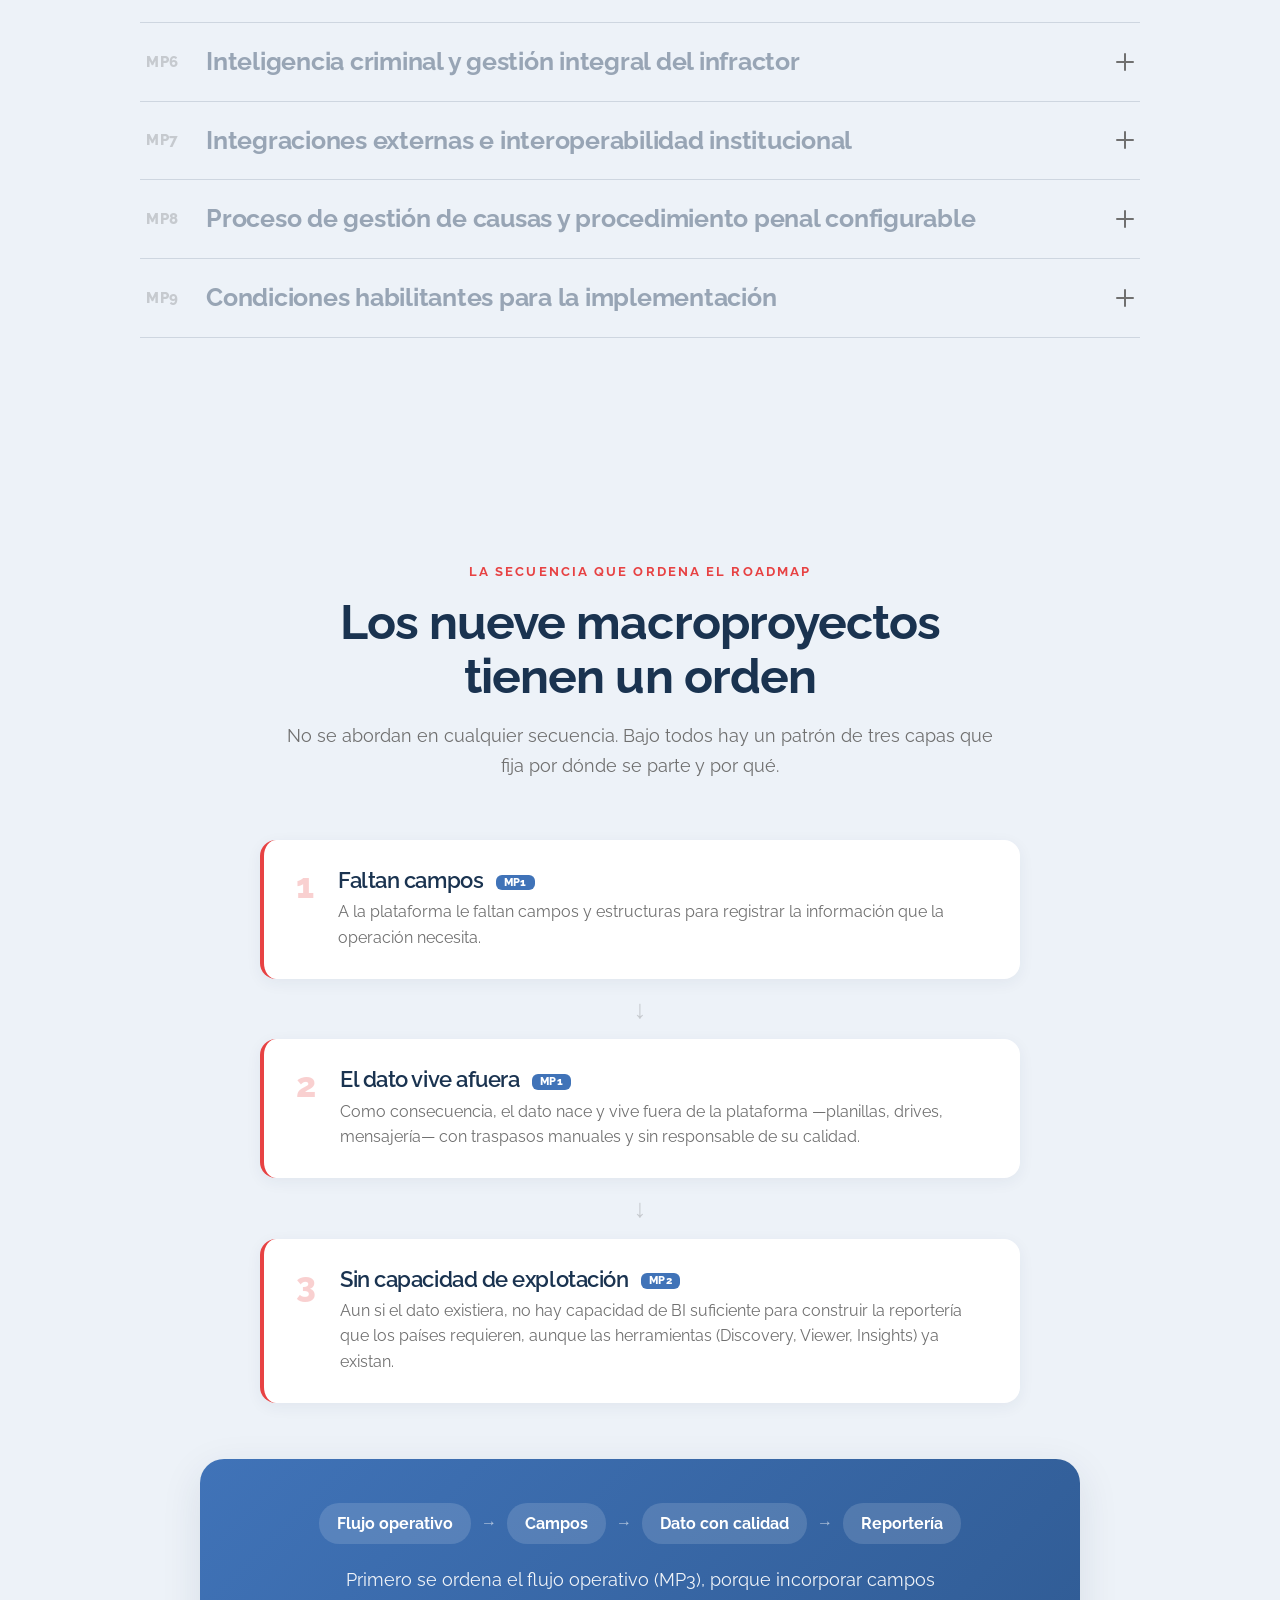
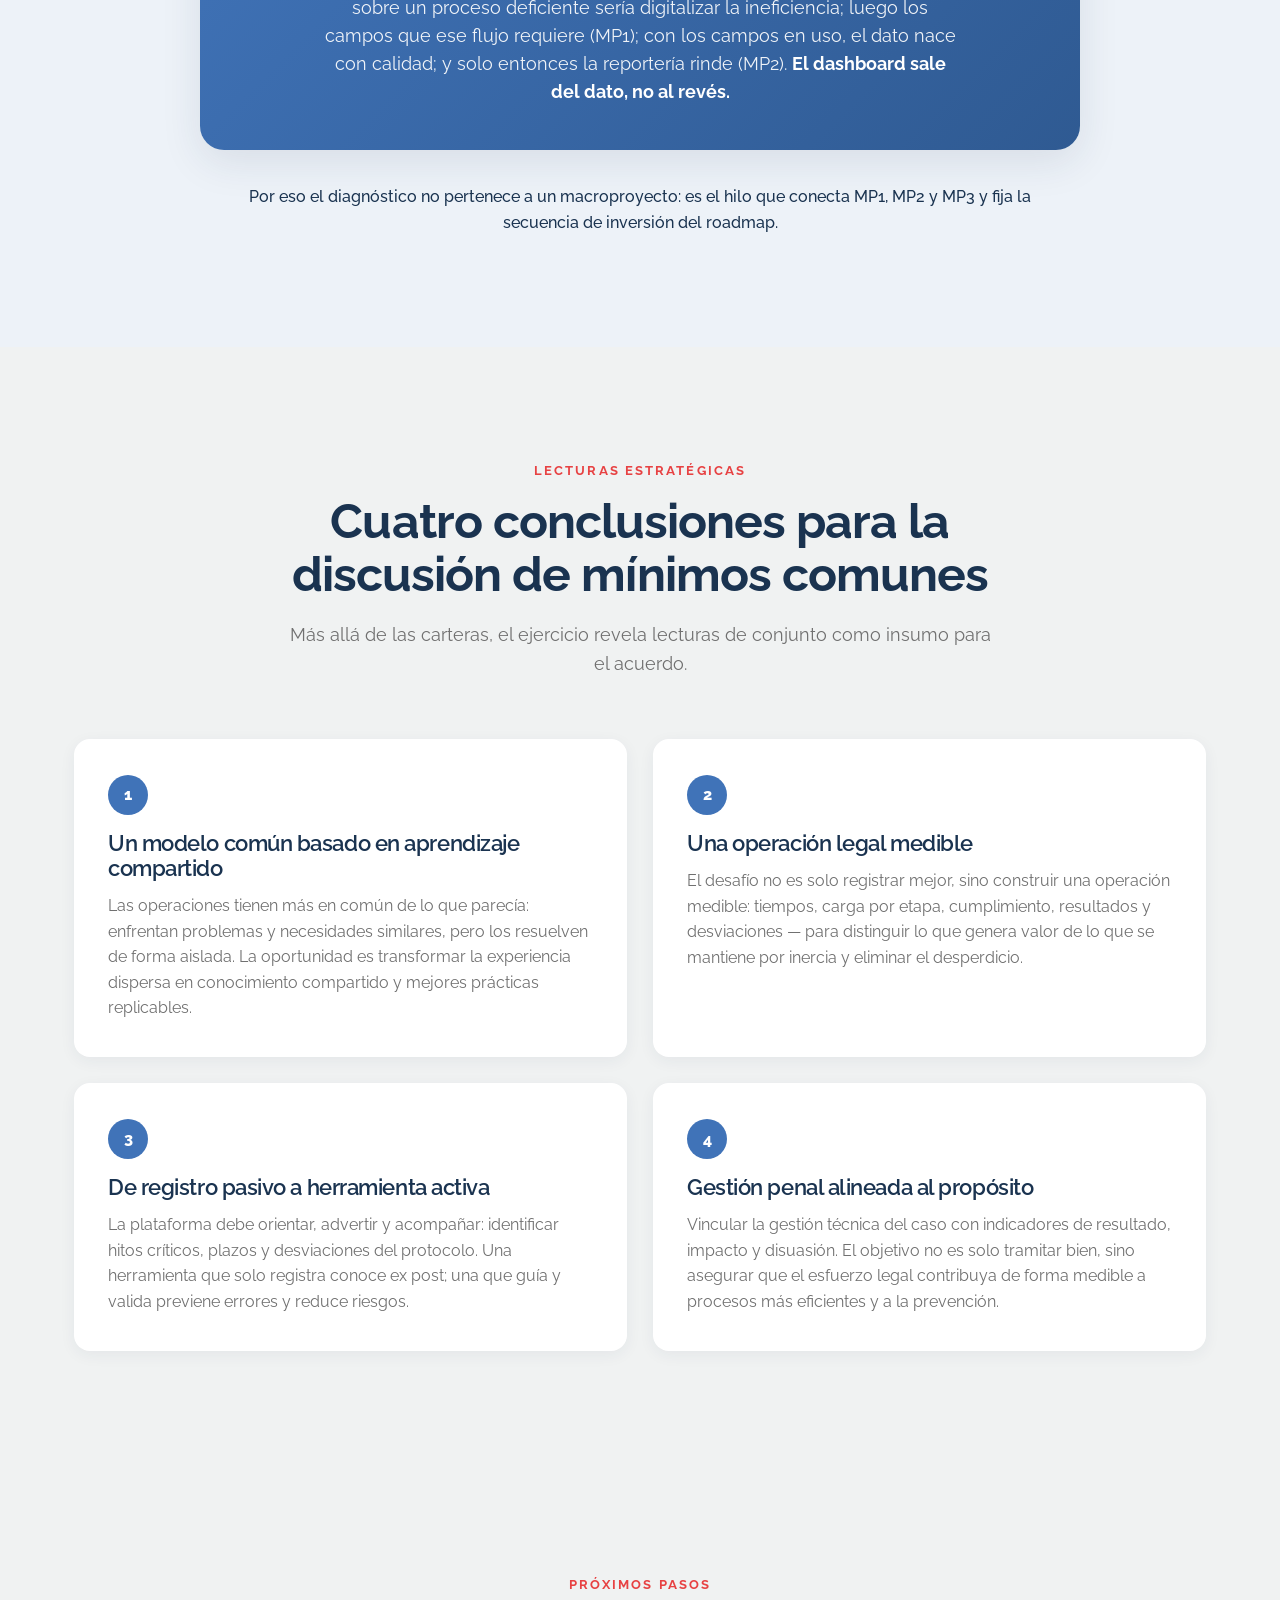
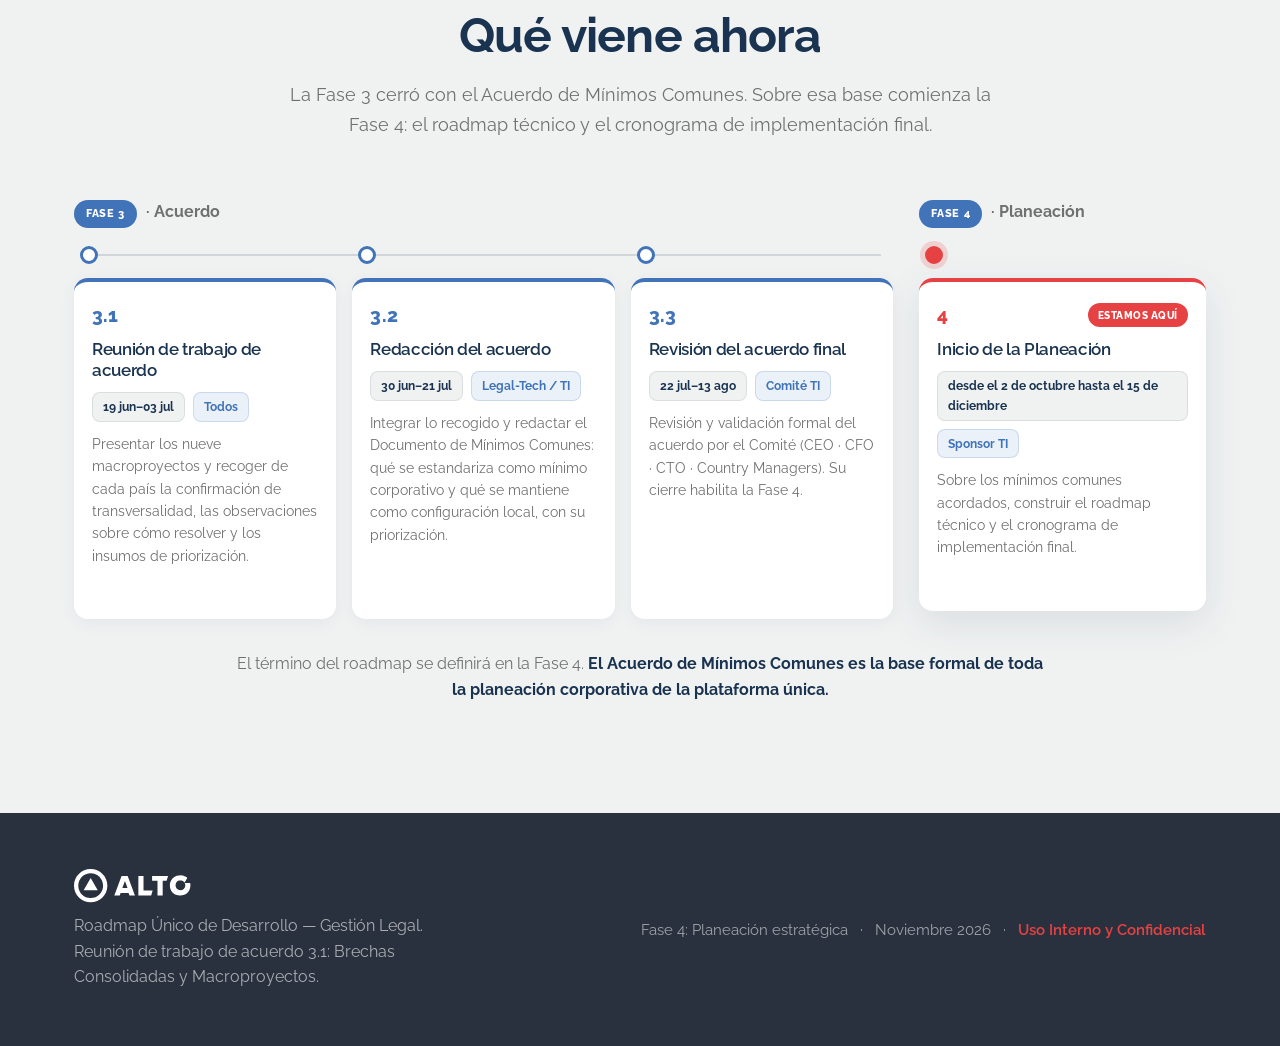
==== commit 0746e294: "Fase 4: fechas del 2 de octubre al 15 de diciembre Co-Authored-By: Claude Opus 5.5 <noreply@anthropi" ====
--- a/index.html
+++ b/index.html
@@ -508,7 +508,7 @@
                   <div class="tl-card-top"><span class="tl-code">4</span><span class="tl-here-badge" data-i18n="tl.here">Estamos aquí</span></div>
                   <h3 data-i18n="tl4.h3">Inicio de la Planeación</h3>
                   <div class="tl-meta">
-                    <span class="tl-date" data-i18n="tl4.date">desde el 2 de octubre hasta el 30 de noviembre</span>
+                    <span class="tl-date" data-i18n="tl4.date">desde el 2 de octubre hasta el 15 de diciembre</span>
                     <span class="tl-owner" data-i18n="tl4.owner">Sponsor TI</span>
                   </div>
                   <p class="tl-prod" data-i18n="tl4.prod">Sobre los mínimos comunes acordados, construir el roadmap técnico y el cronograma de implementación final.</p>
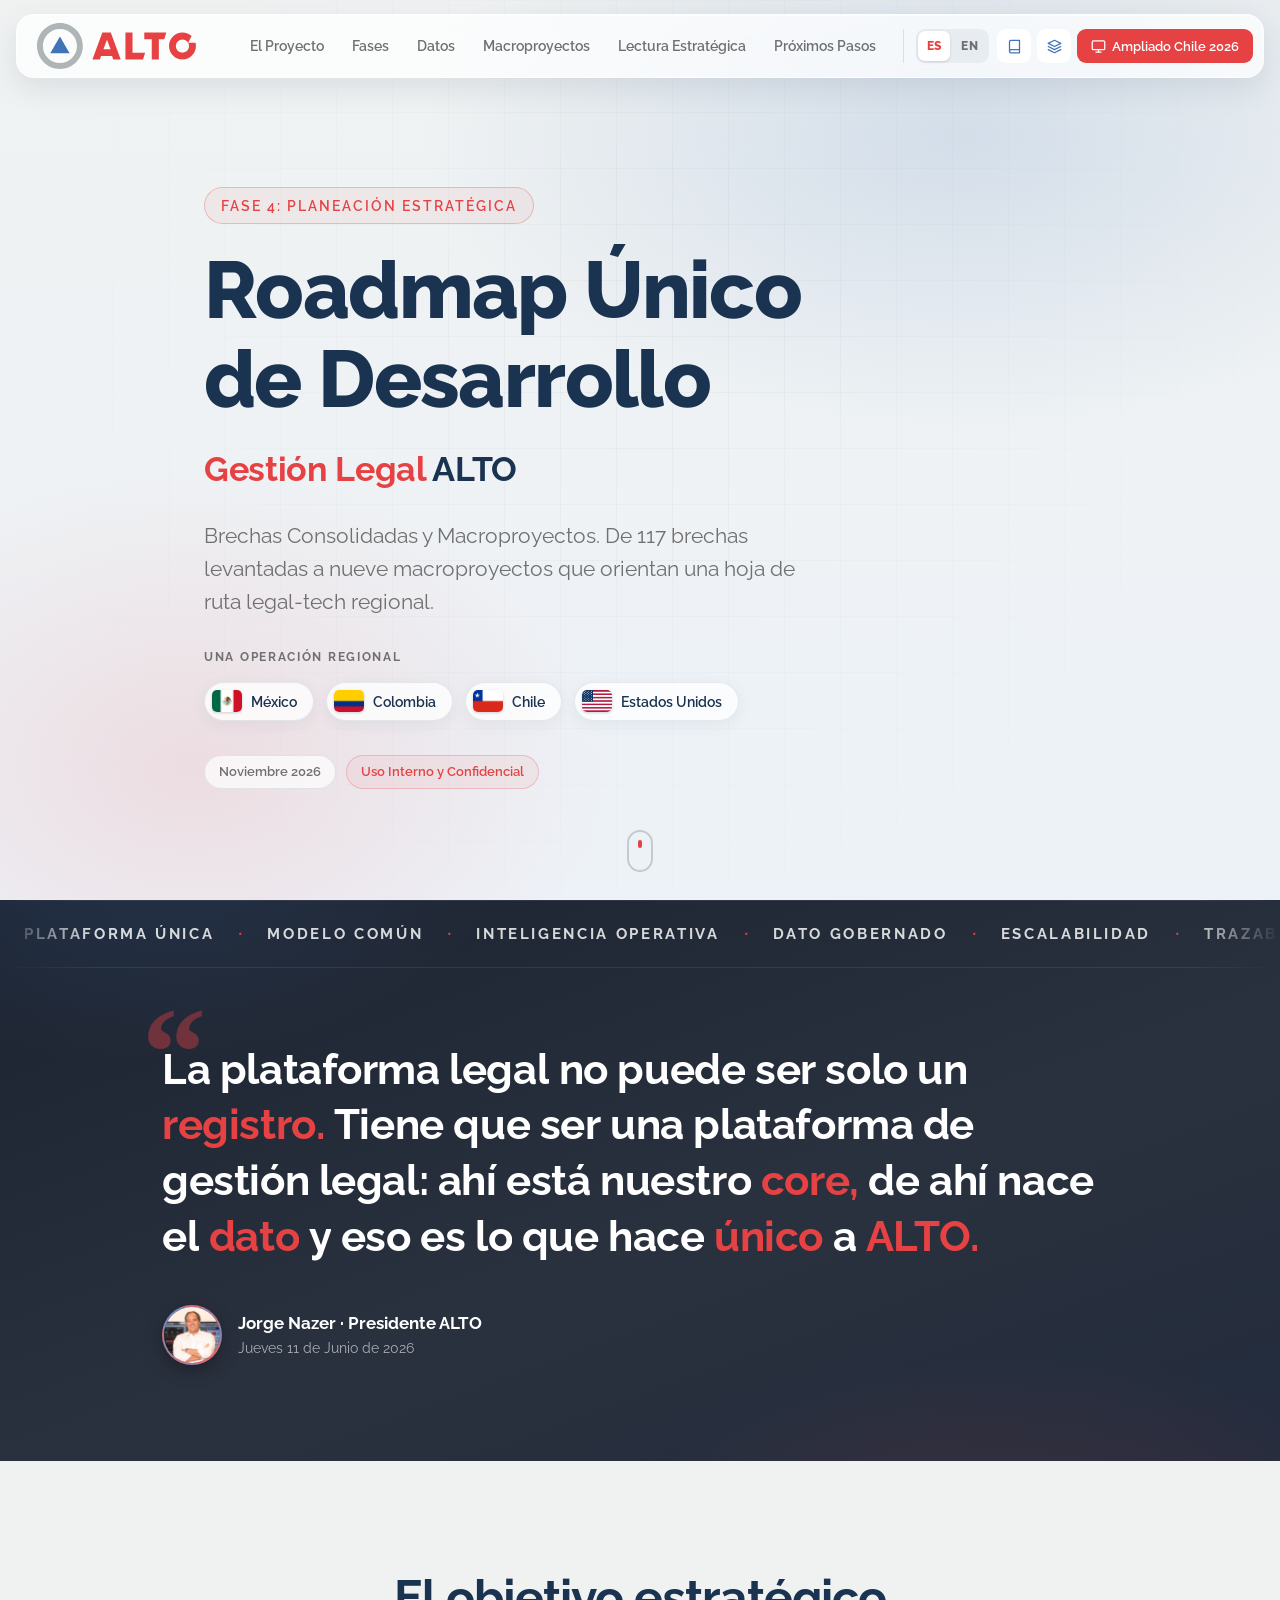
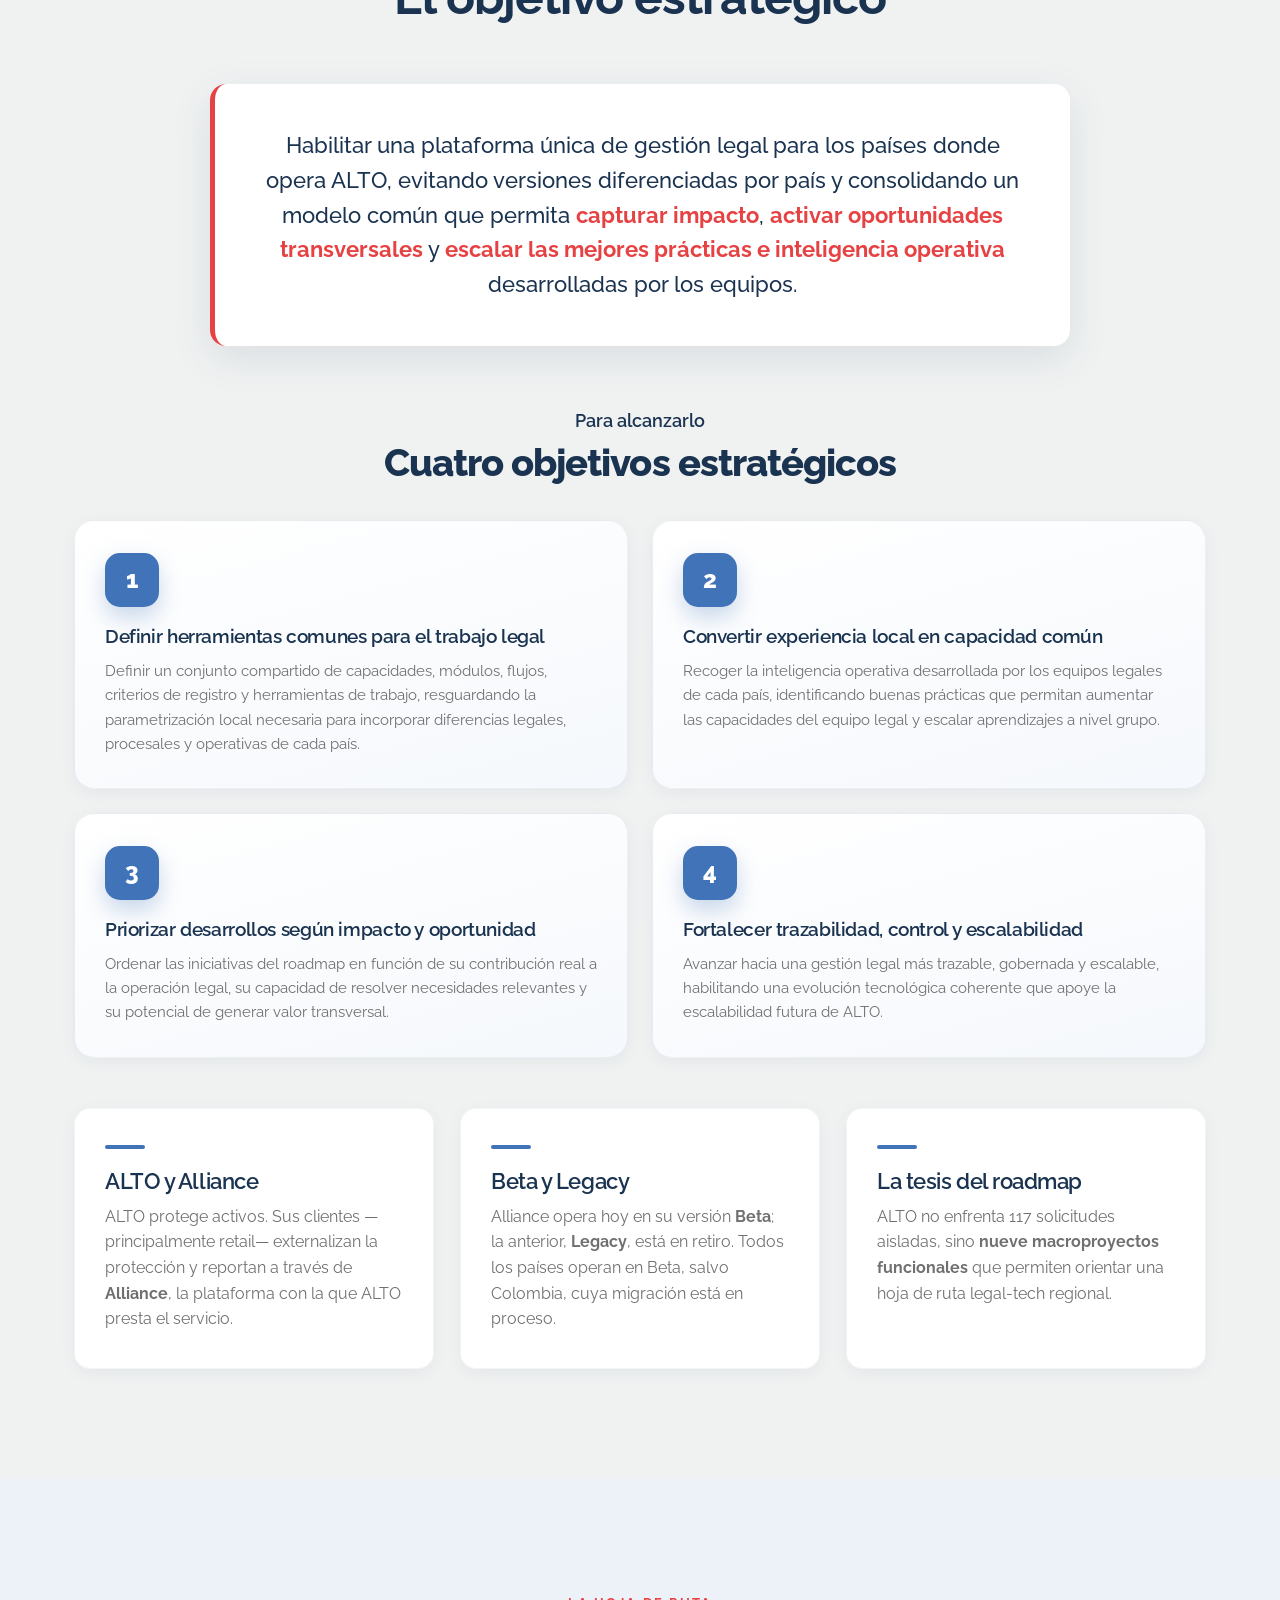
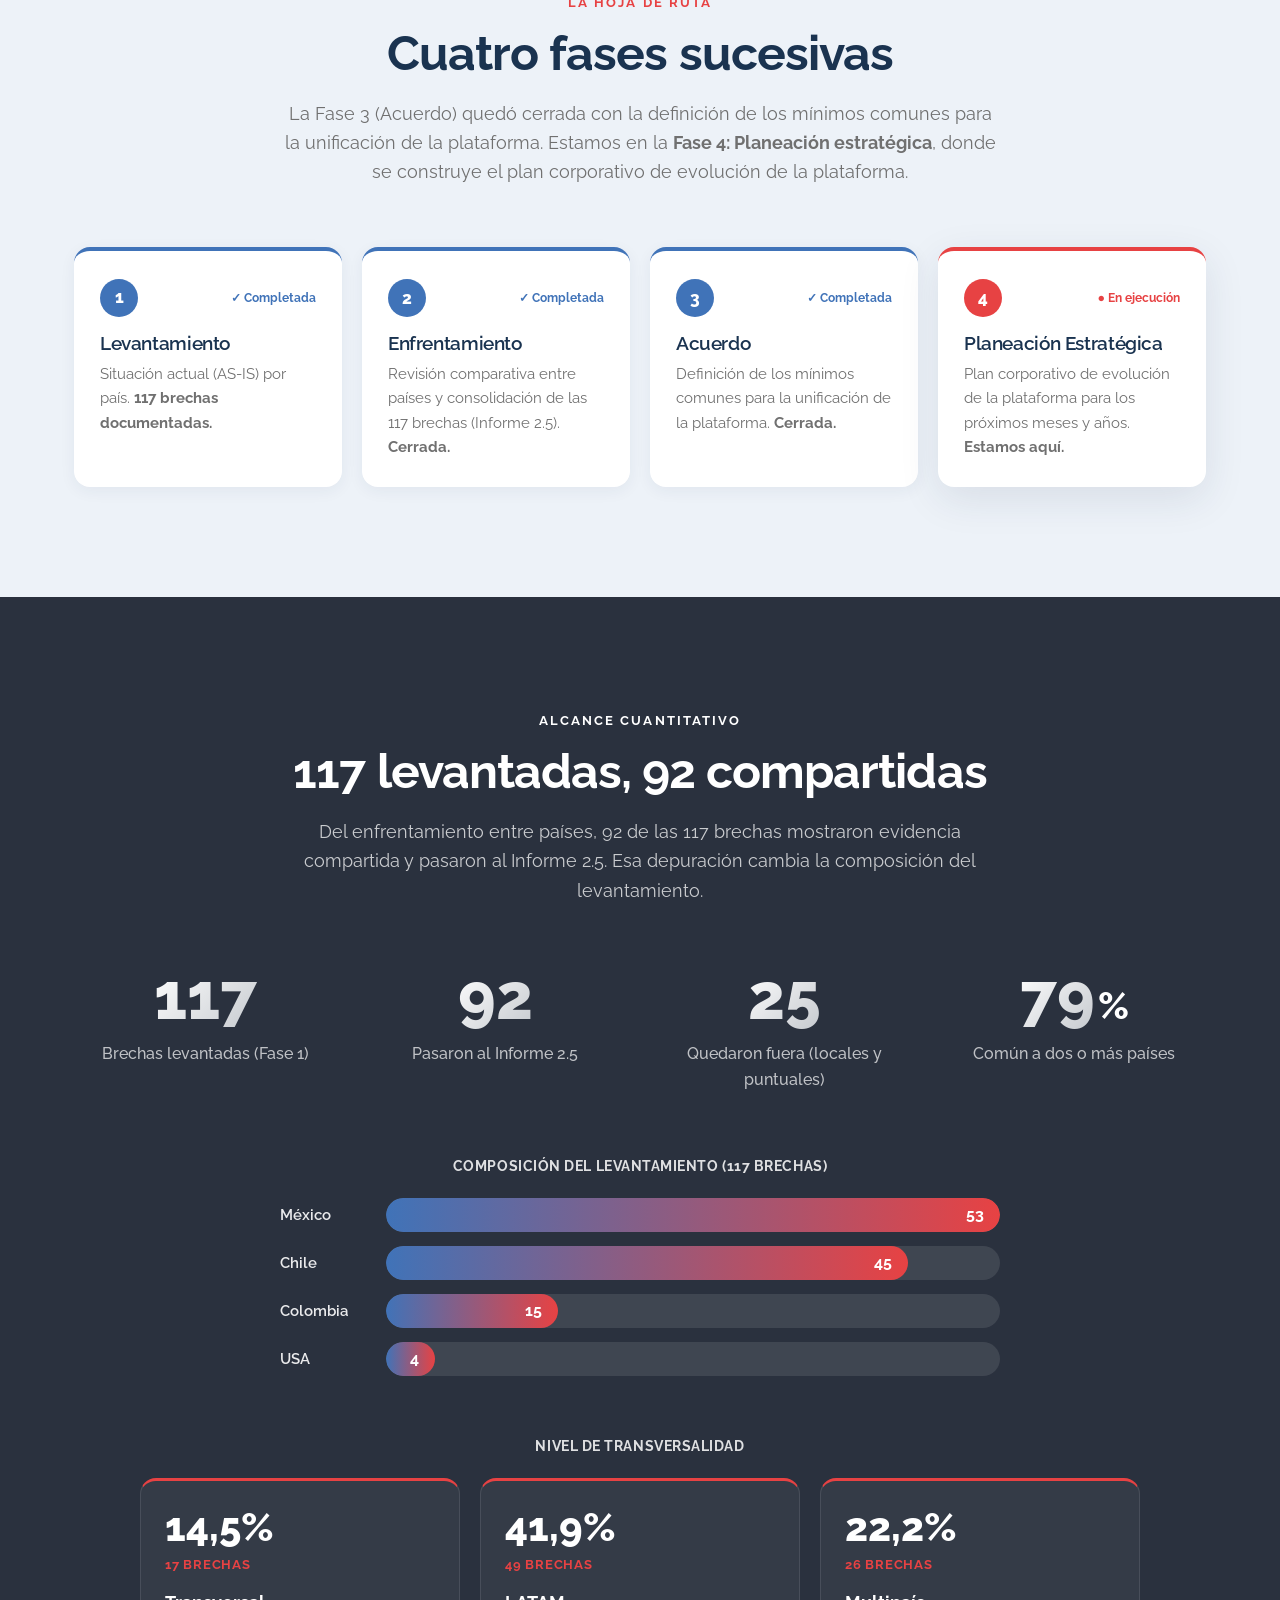
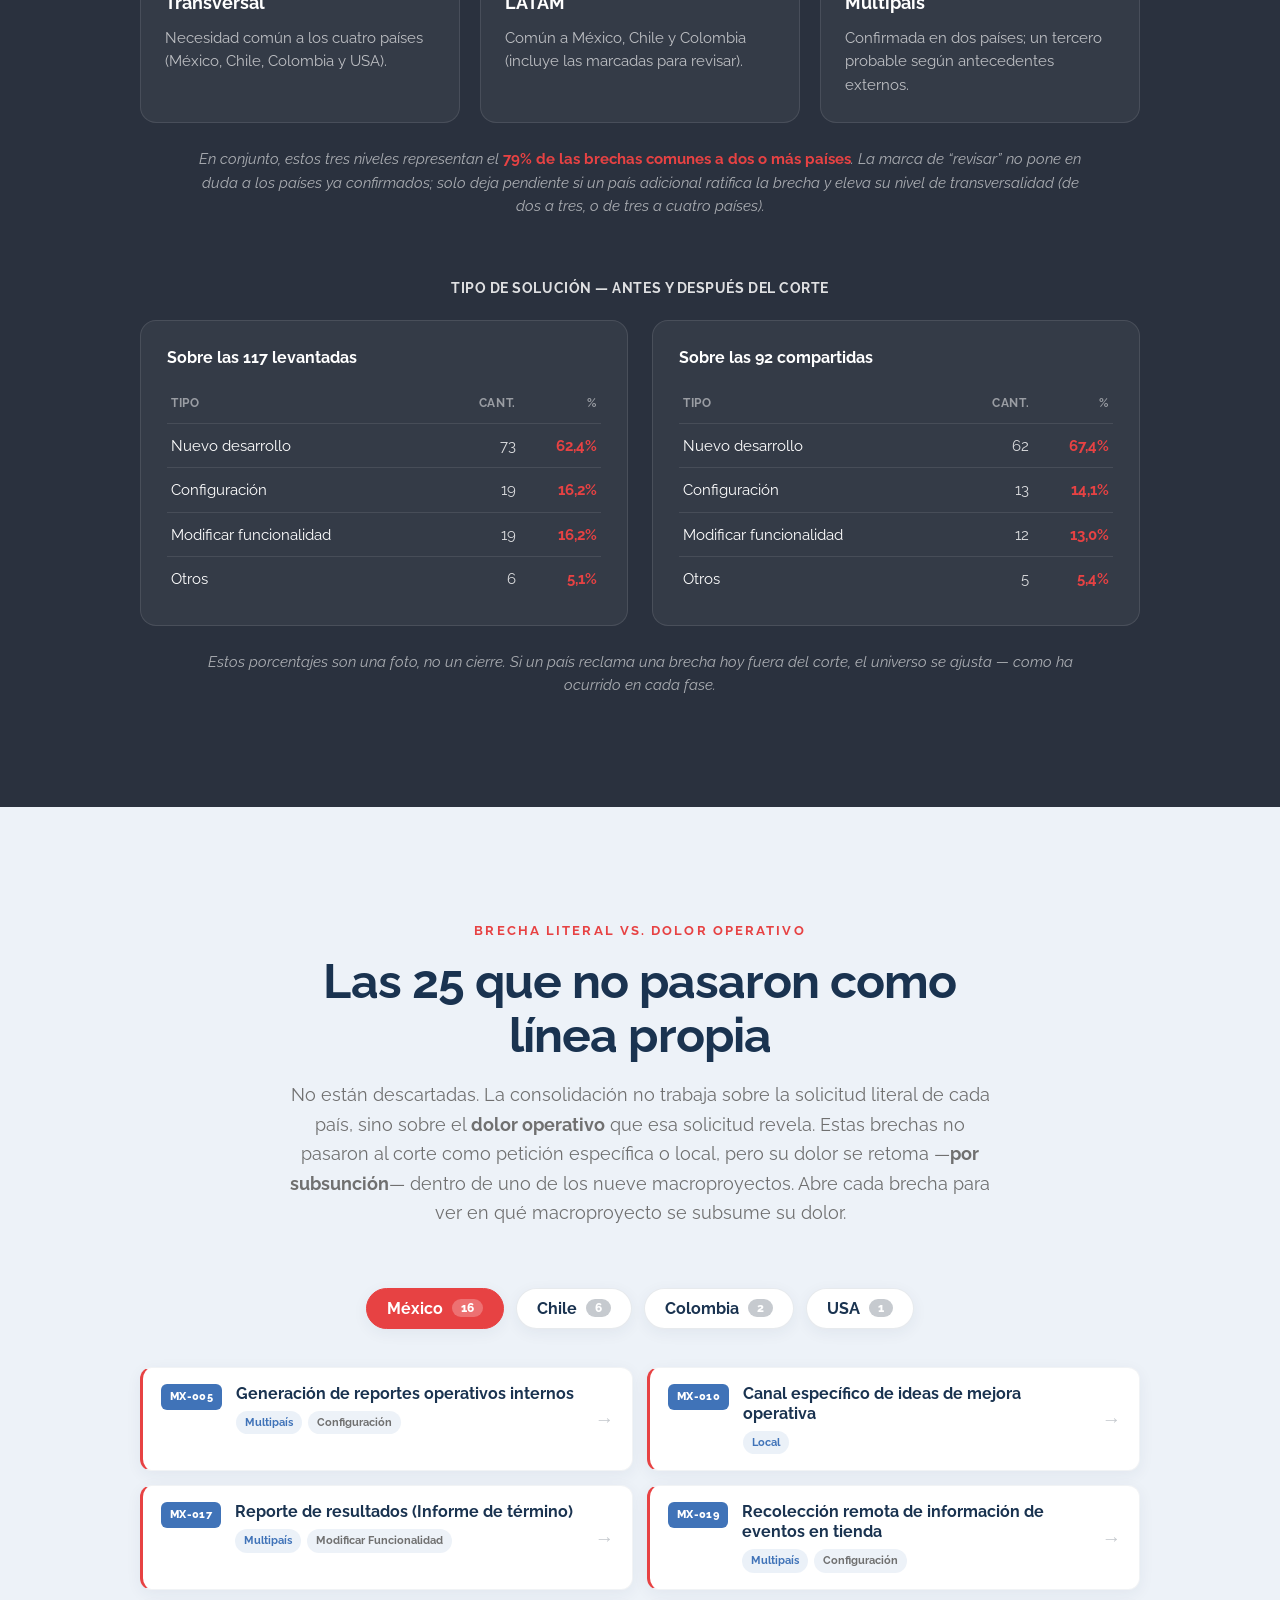
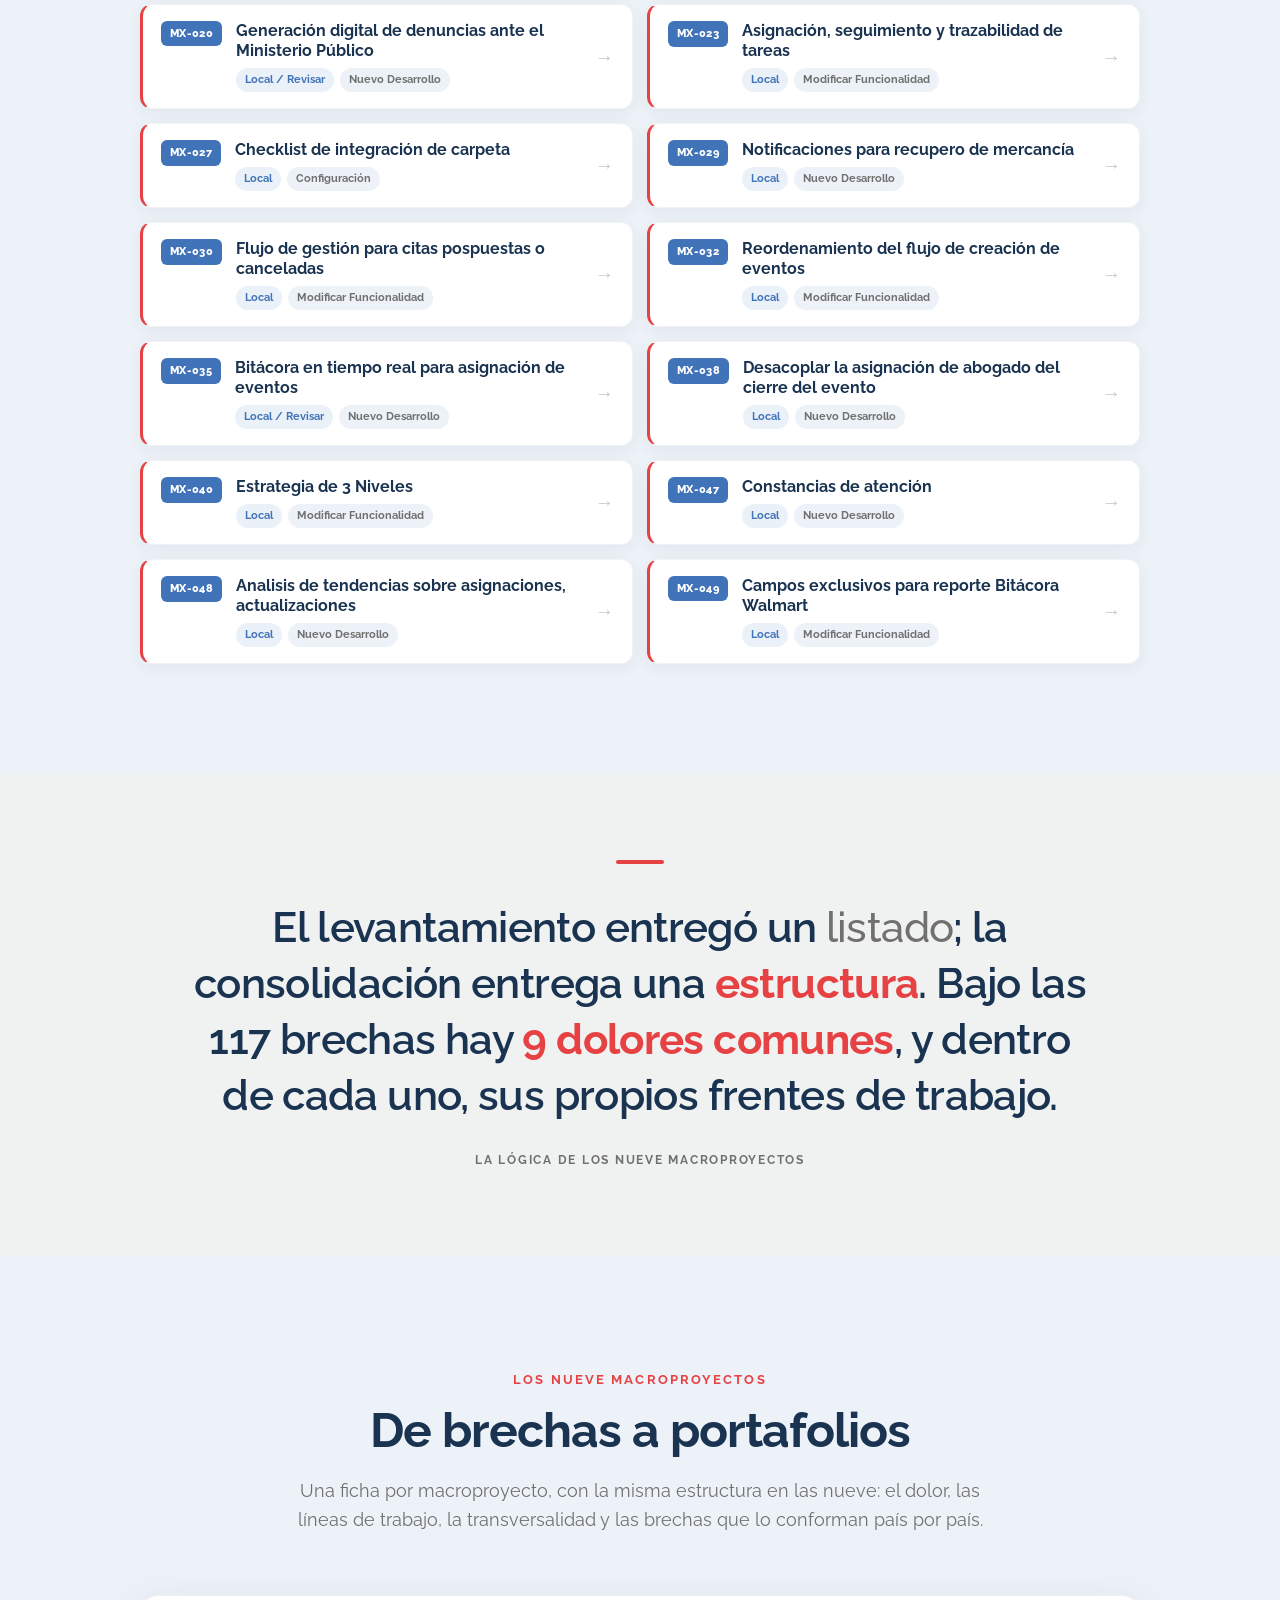
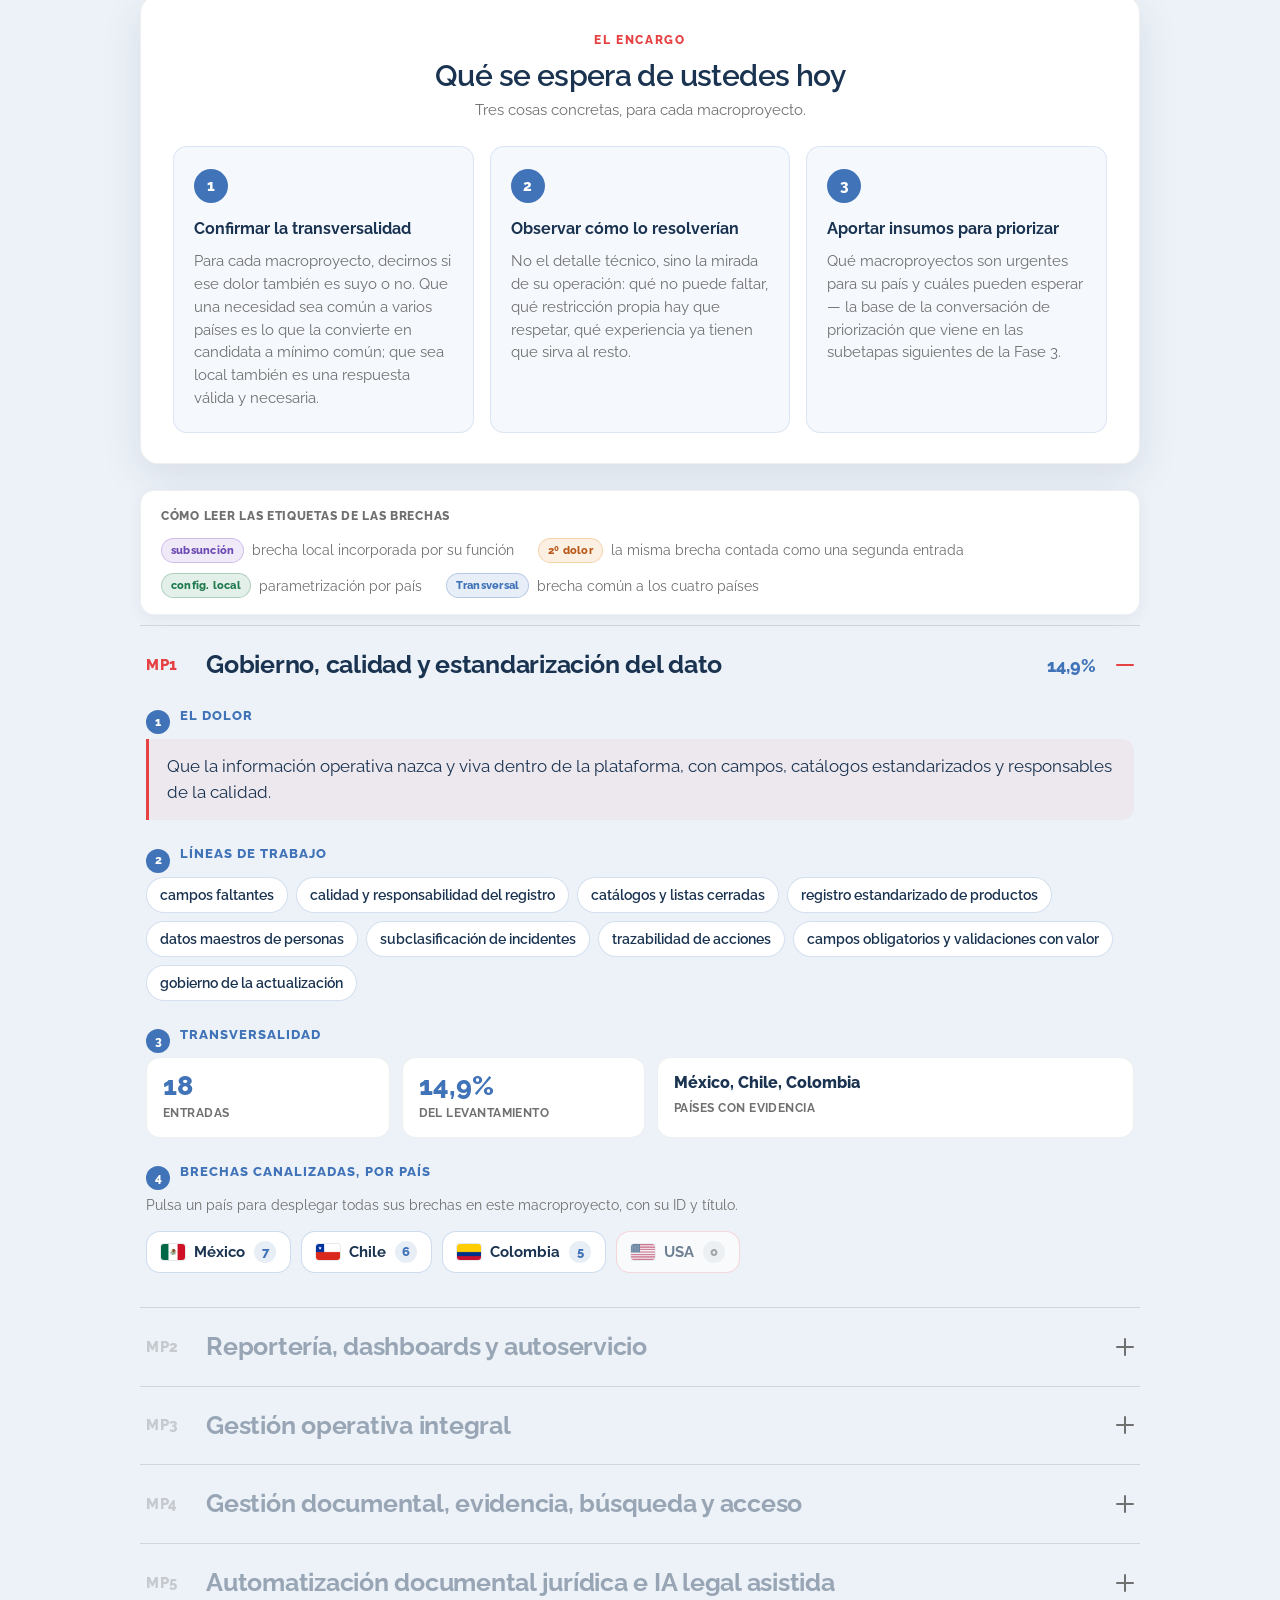
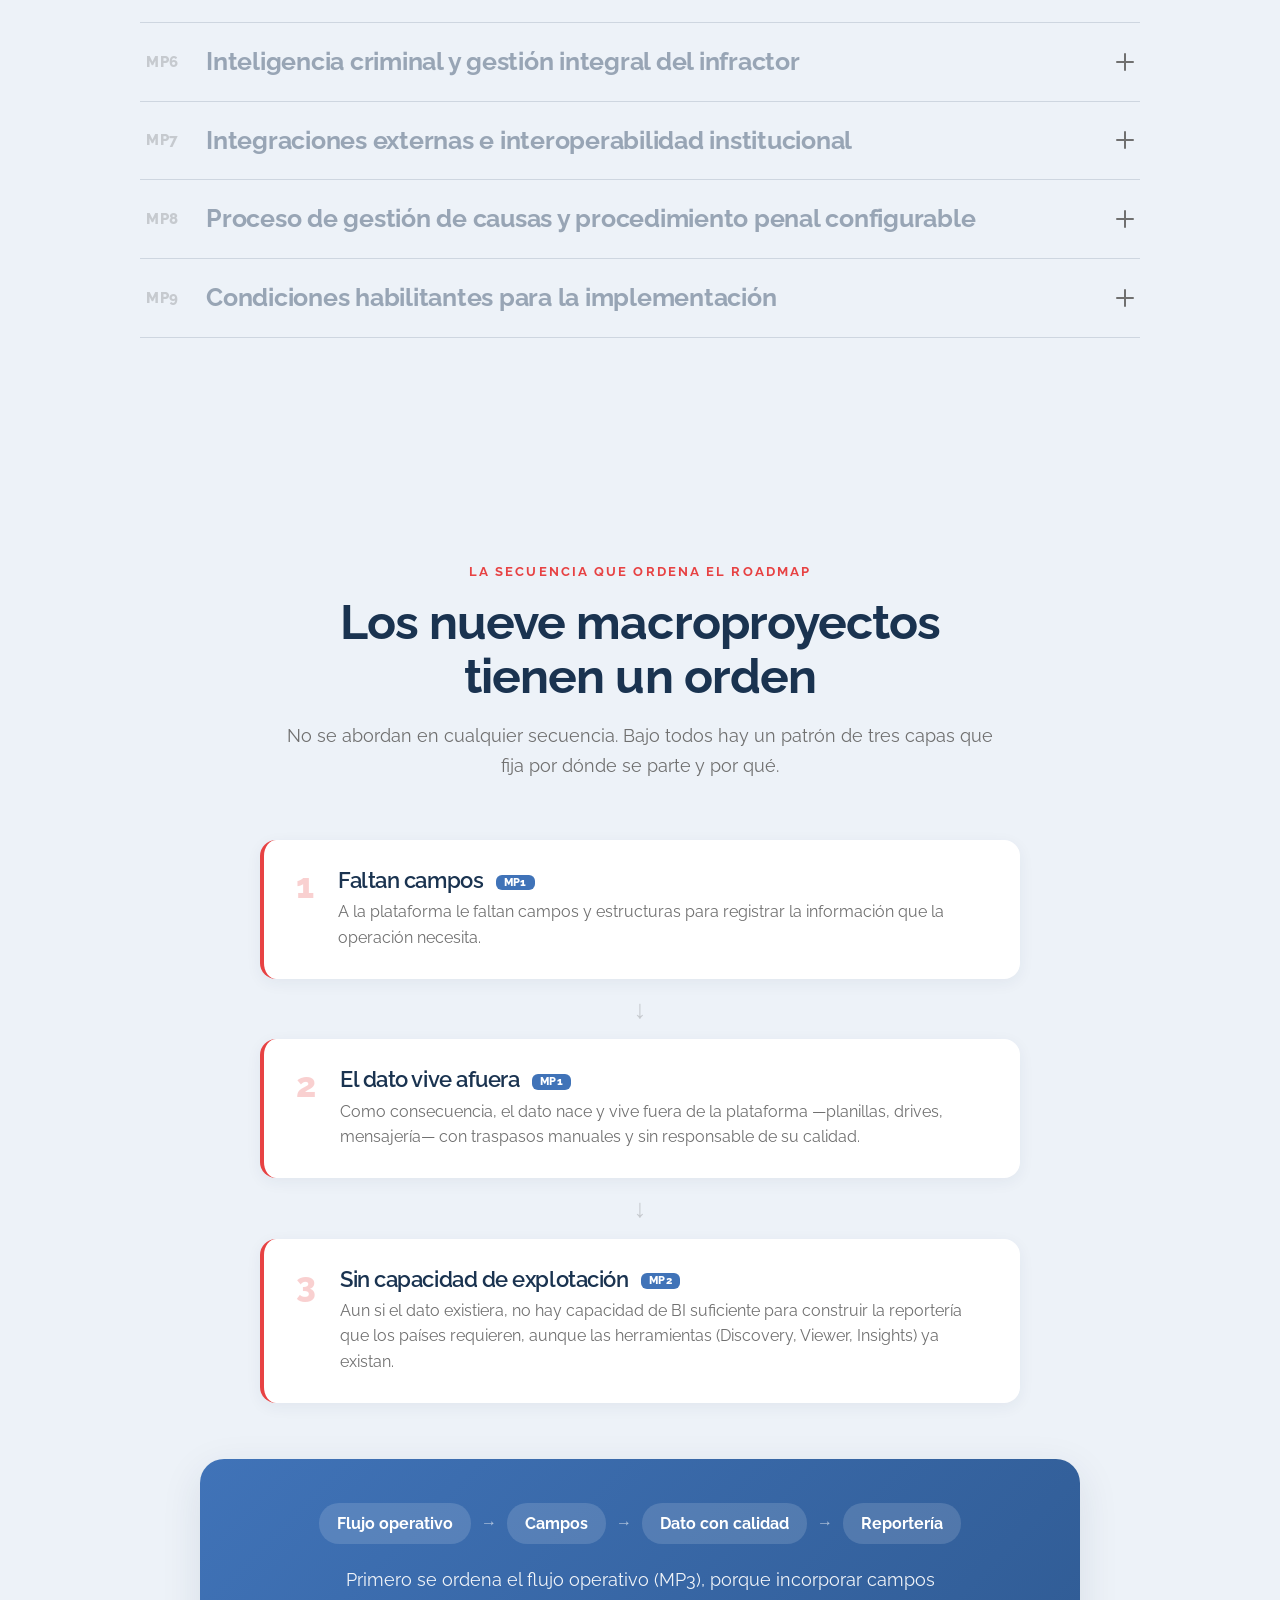
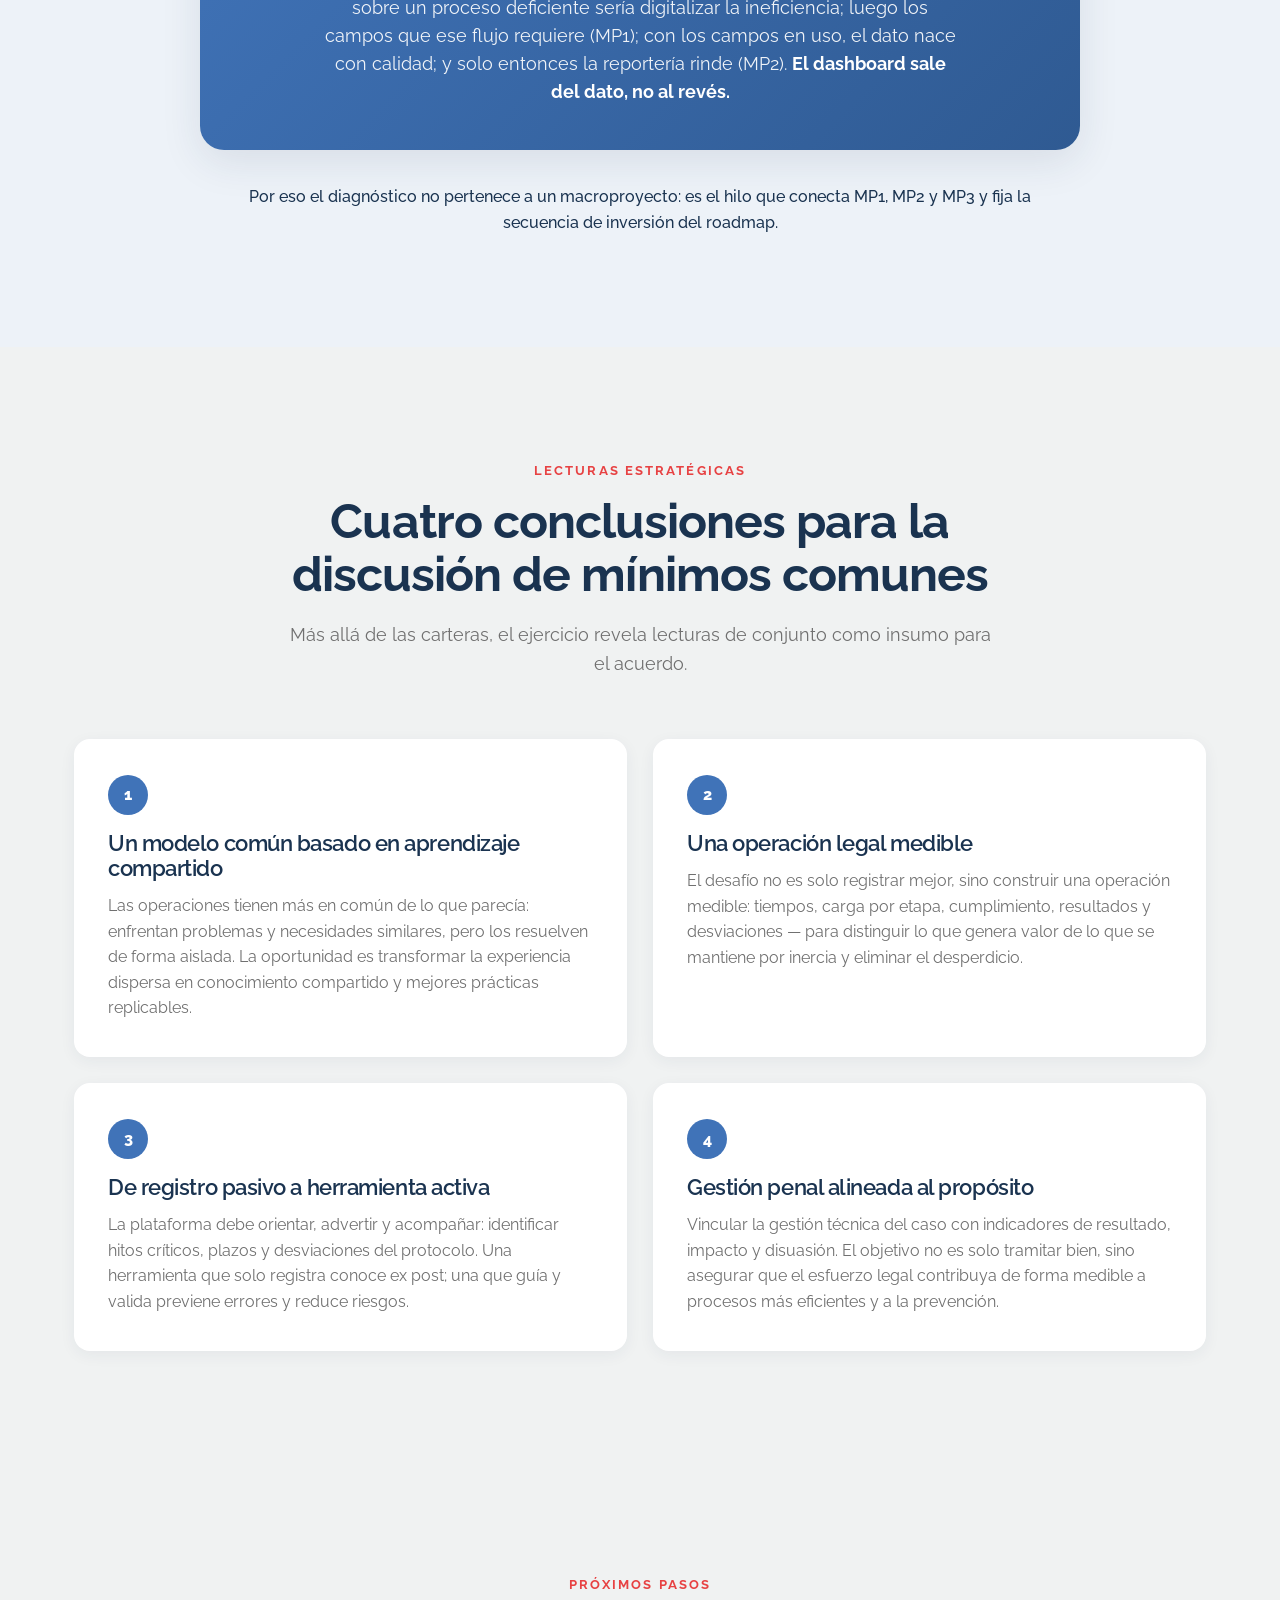
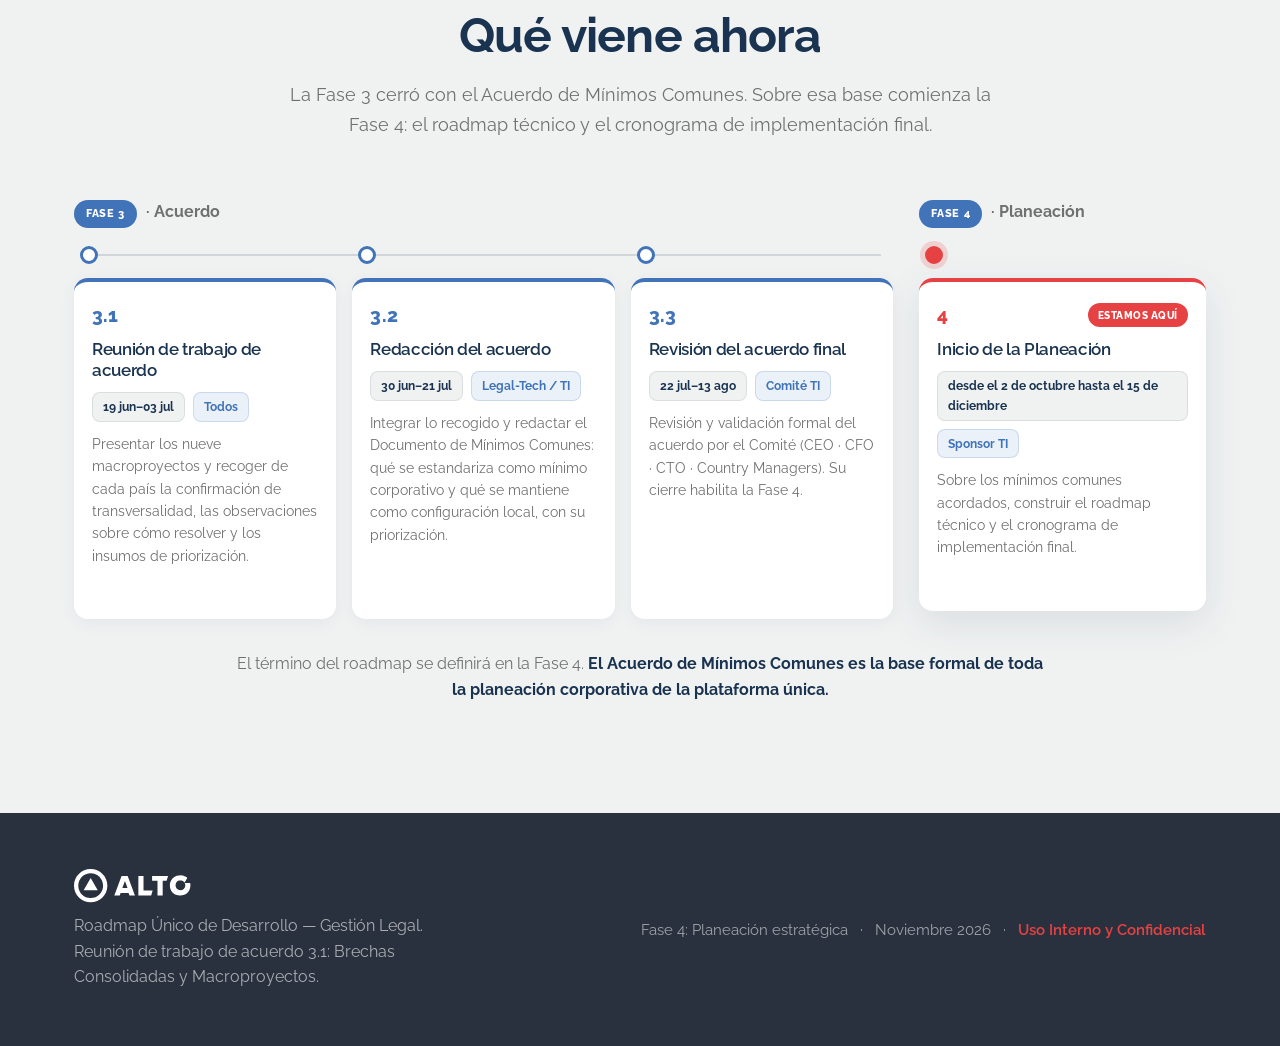
==== commit 82d6bf73: "Versión completa: Jorge Nazer como Presidente, igual que en la ejecutiva Co-Authored-By: Claude Opus" ====
--- a/index.html
+++ b/index.html
@@ -104,7 +104,7 @@
               <span class="avatar-initial">J</span>
             </div>
             <div class="ceo-meta">
-              <span class="ceo-role">Jorge Nazer · CEO ALTO</span>
+              <span class="ceo-role" data-i18n="ceo.role">Jorge Nazer · Presidente ALTO</span>
               <span class="ceo-date" data-i18n="ceo.date">Jueves 11 de Junio de 2026</span>
             </div>
           </div>
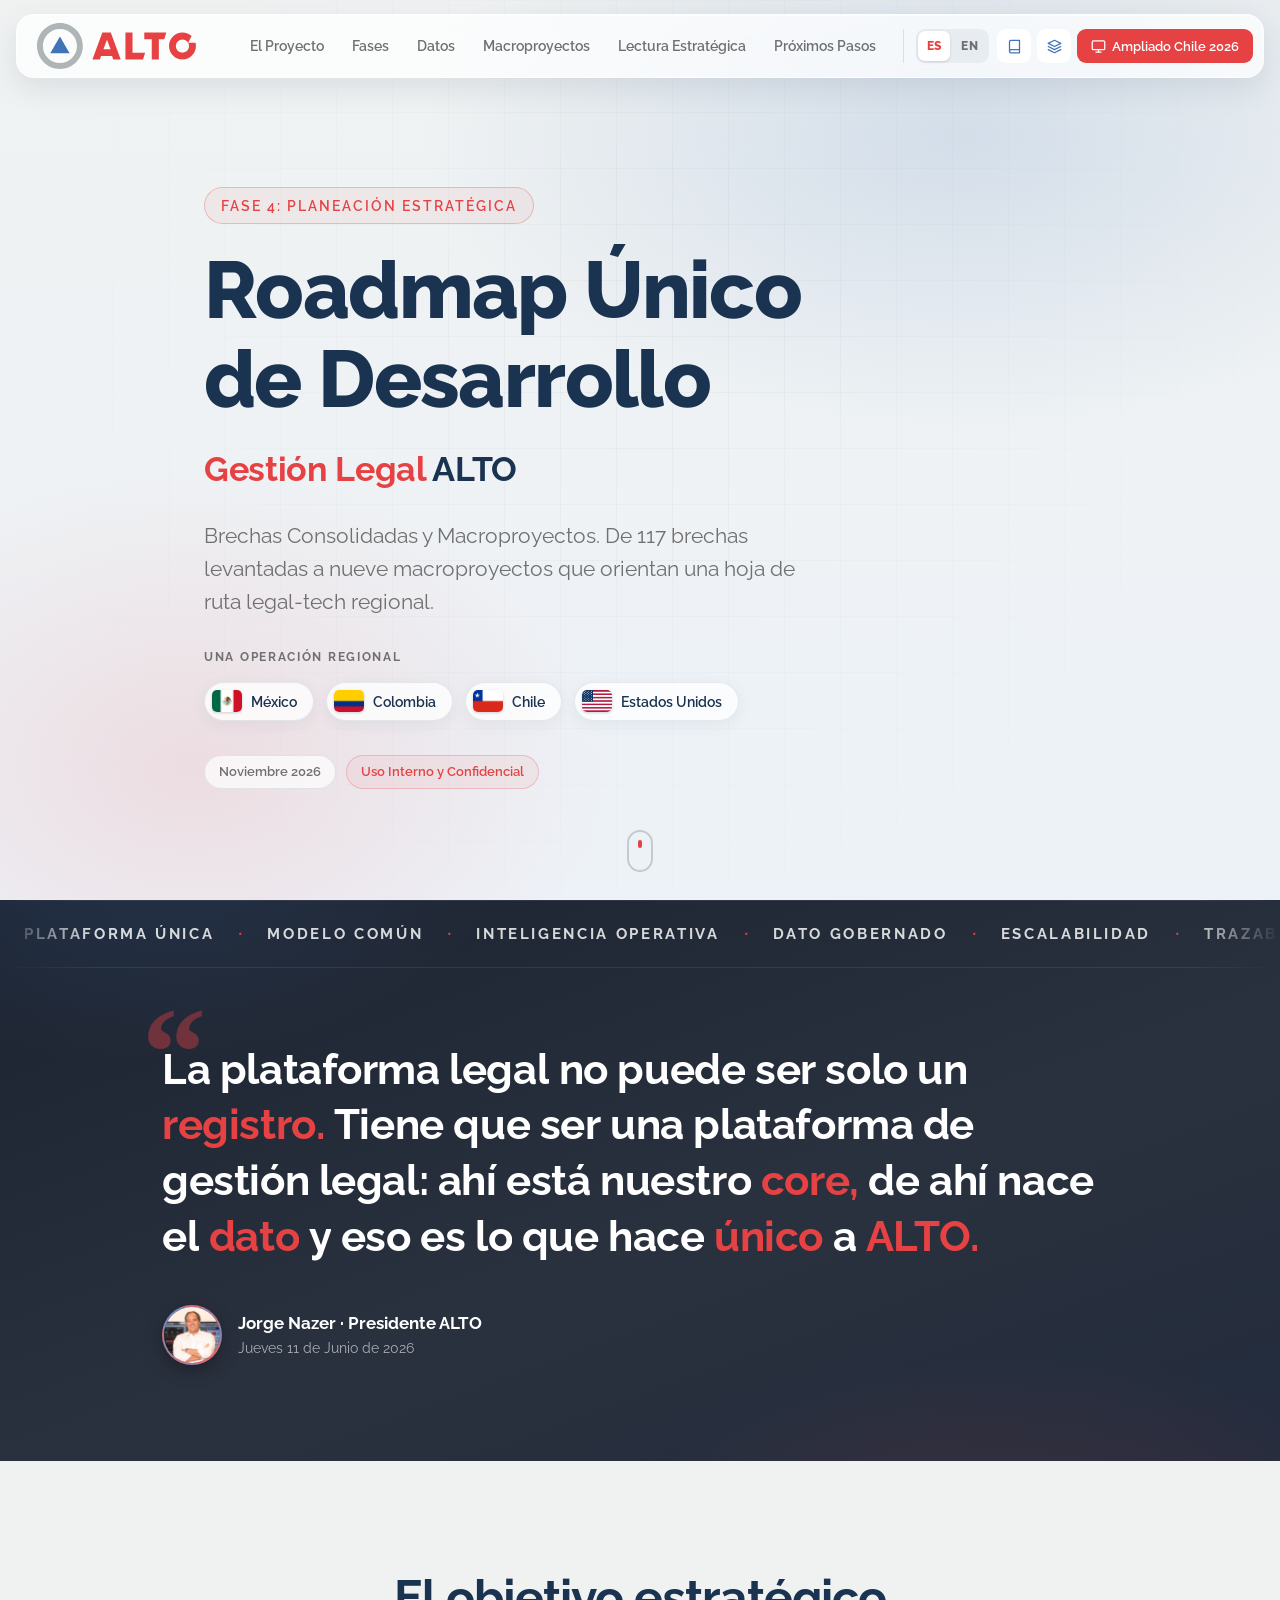
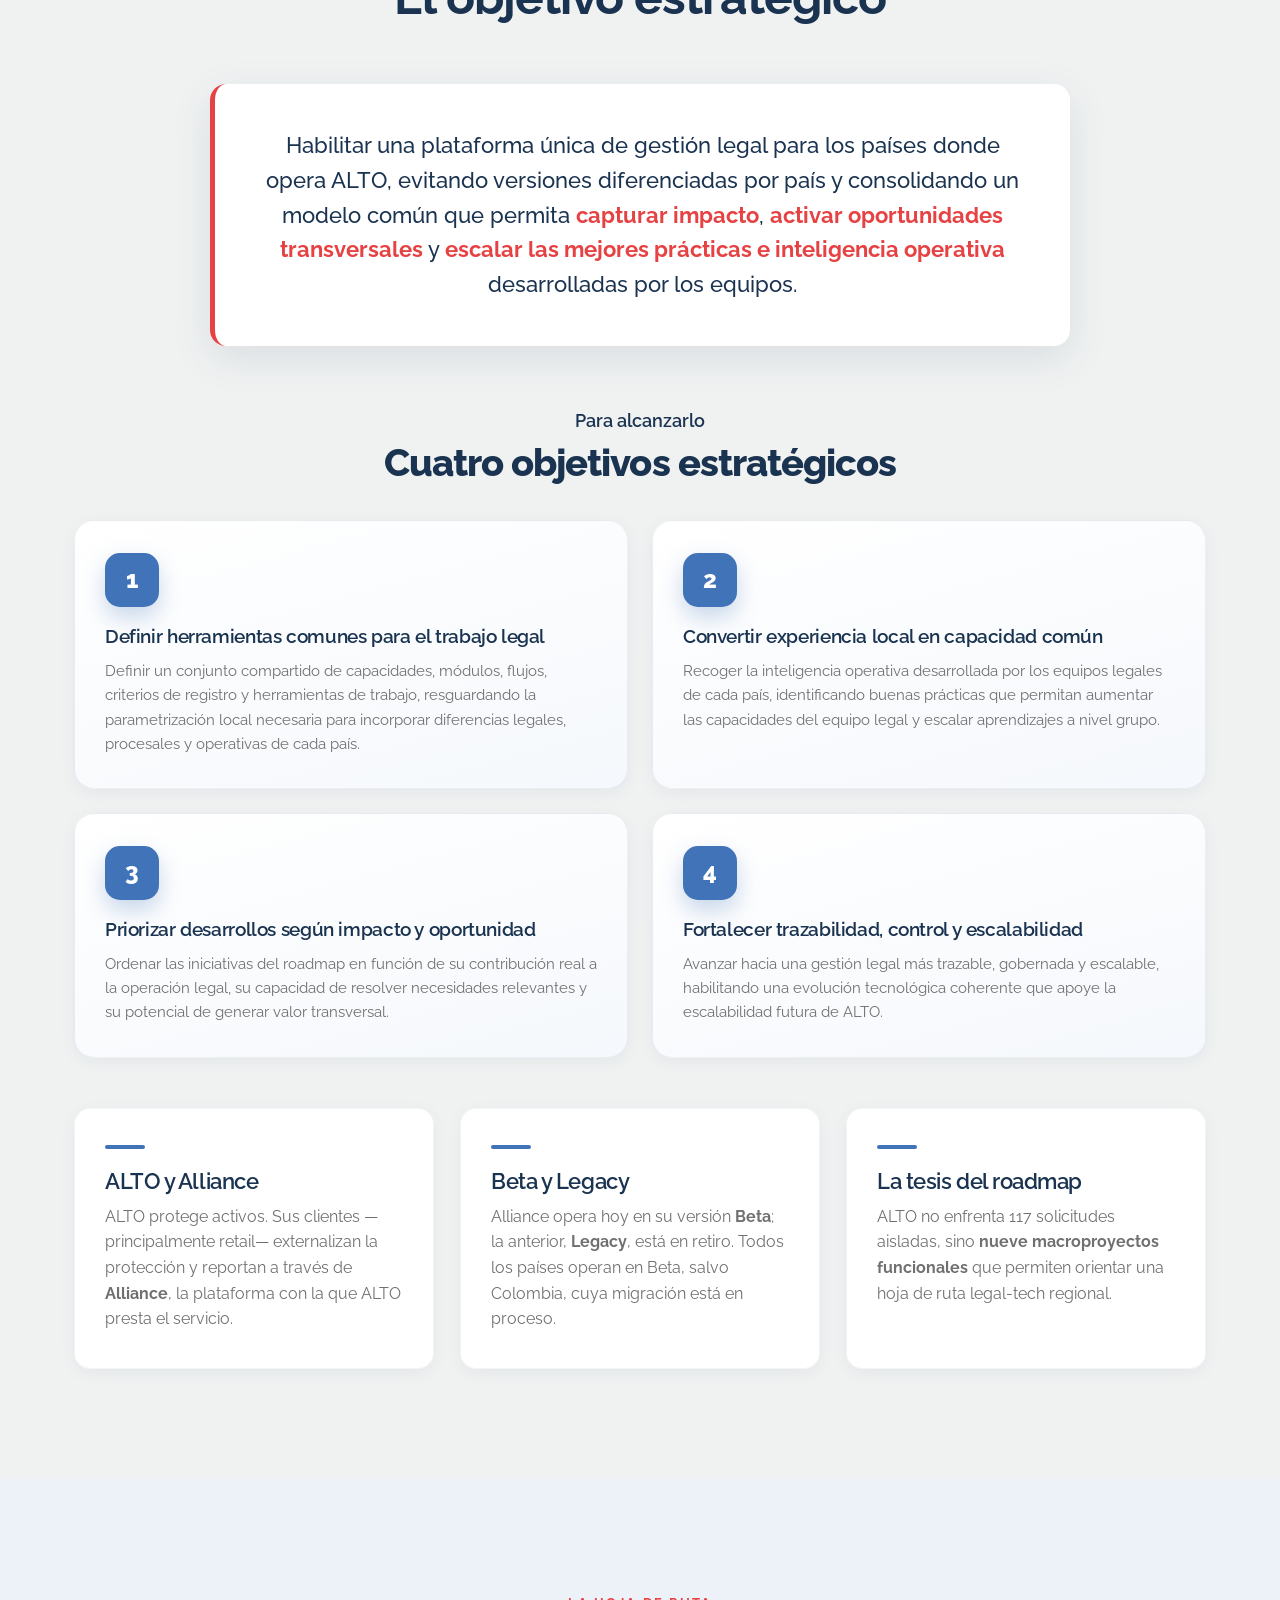
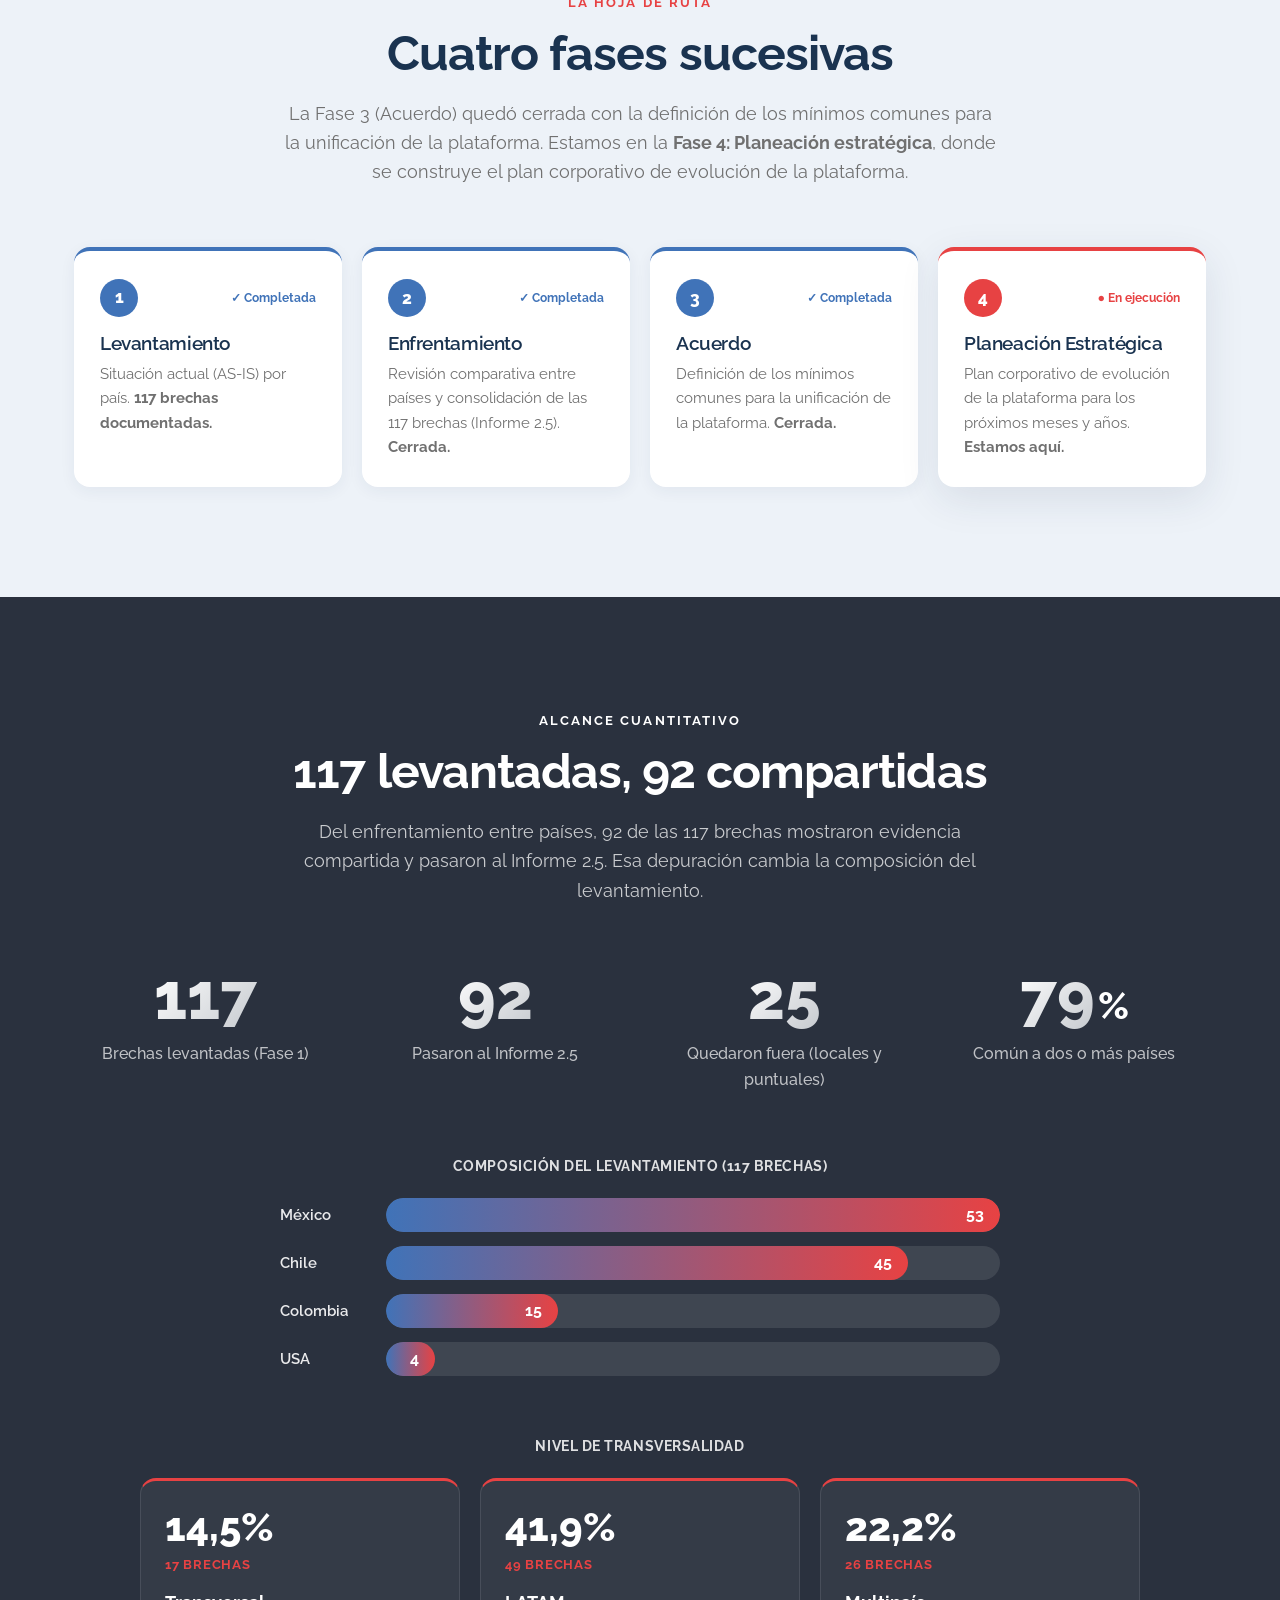
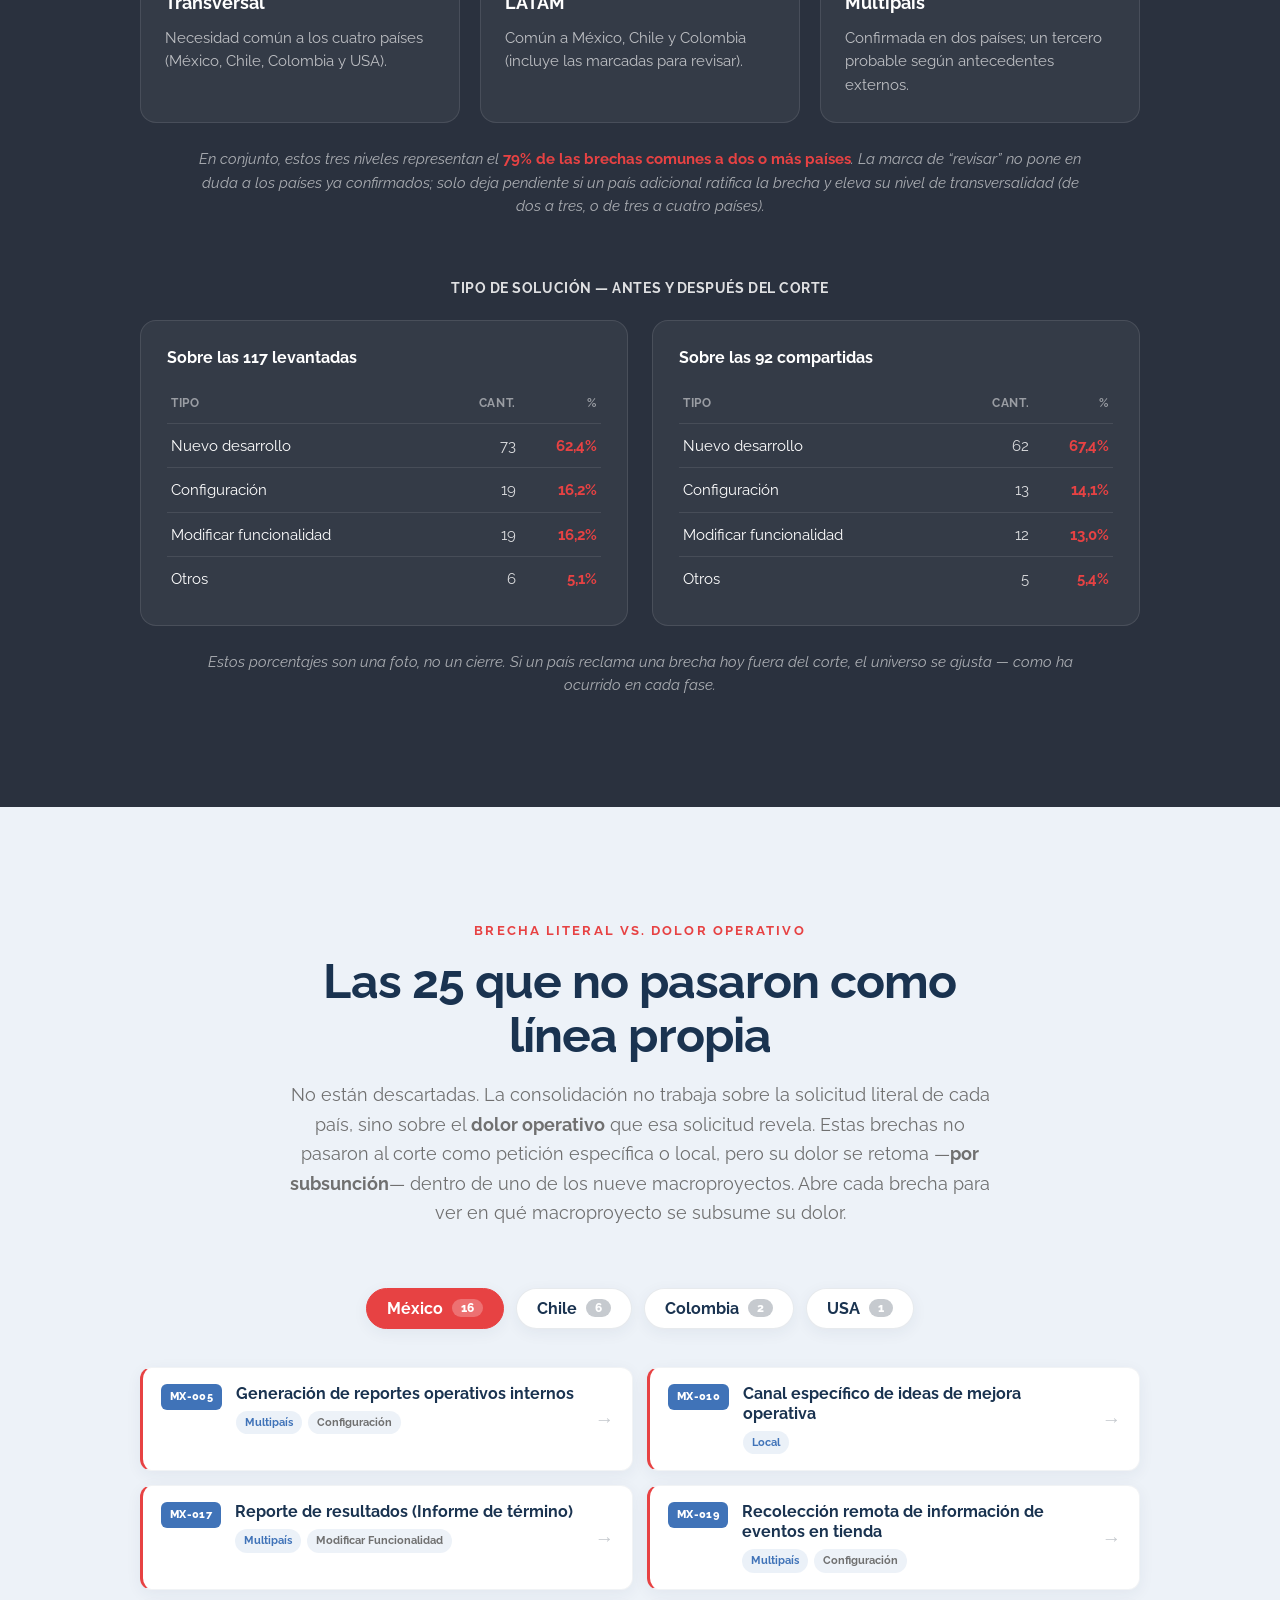
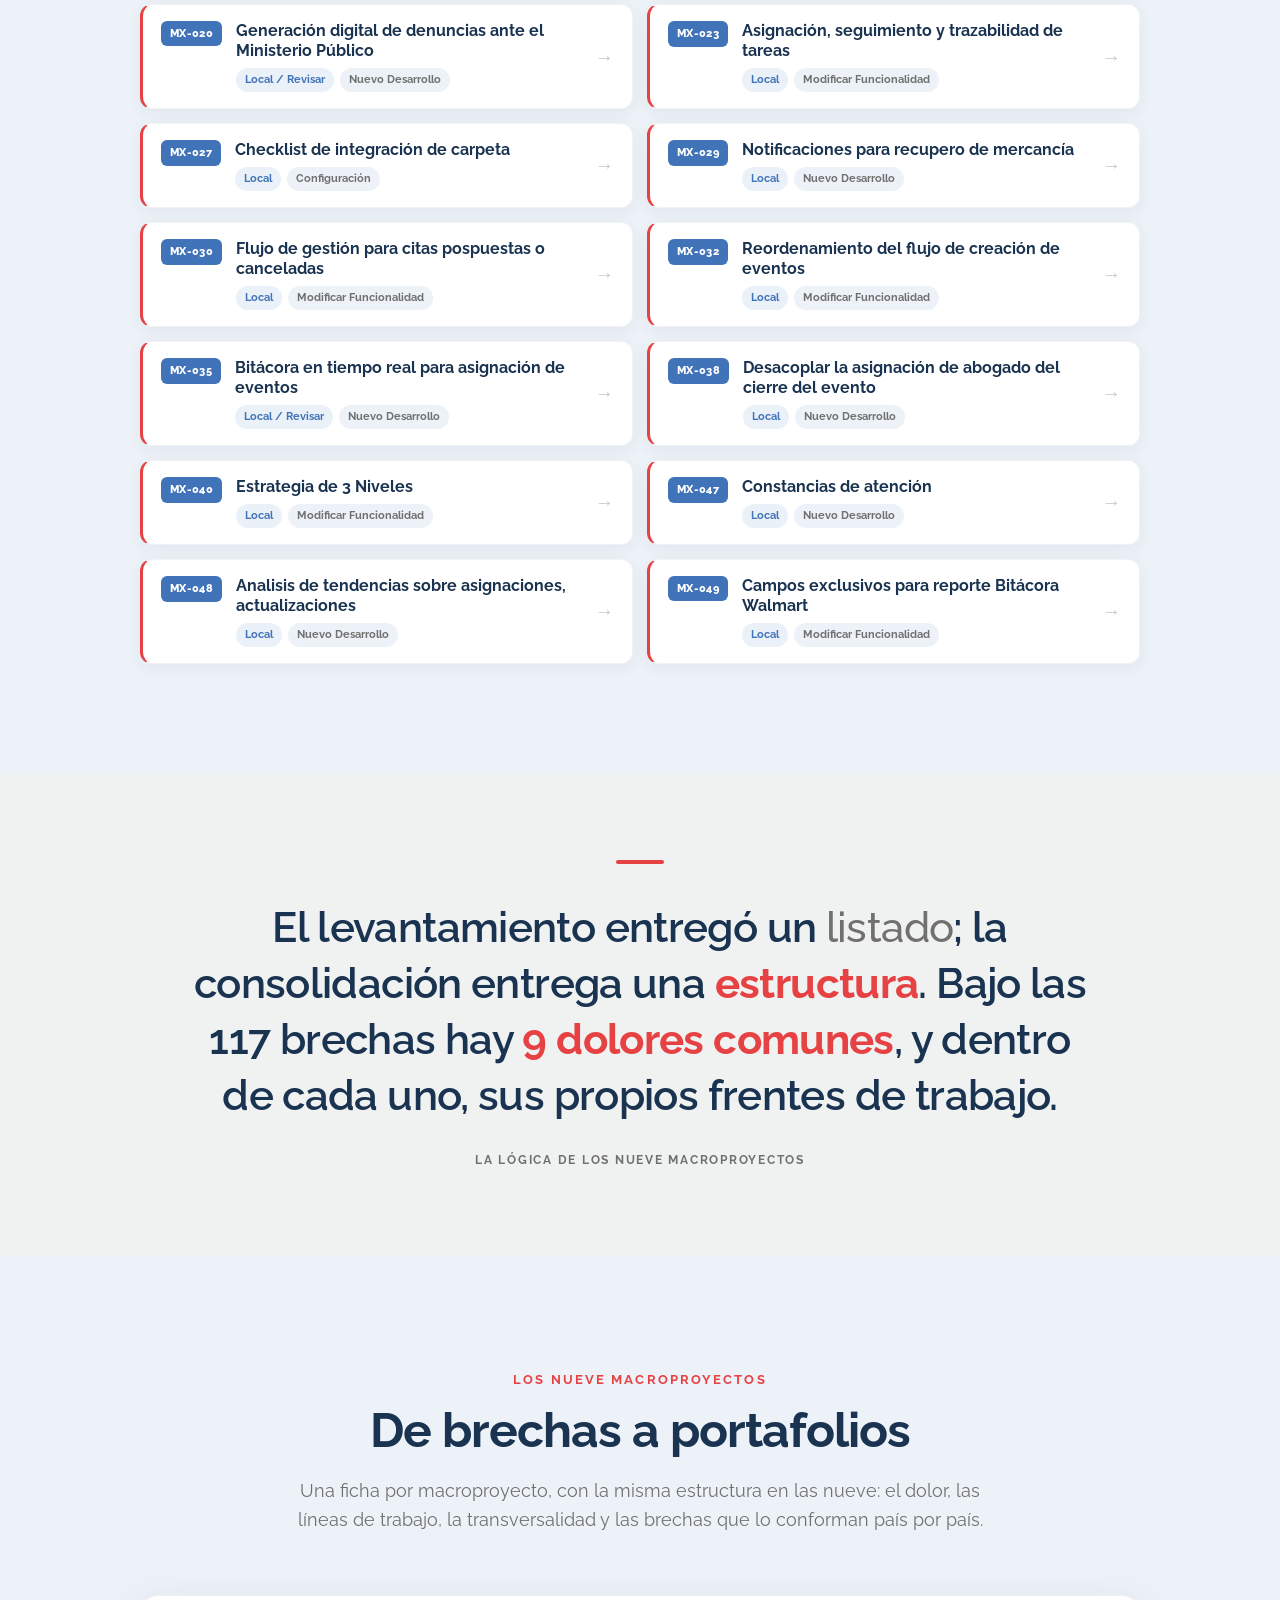
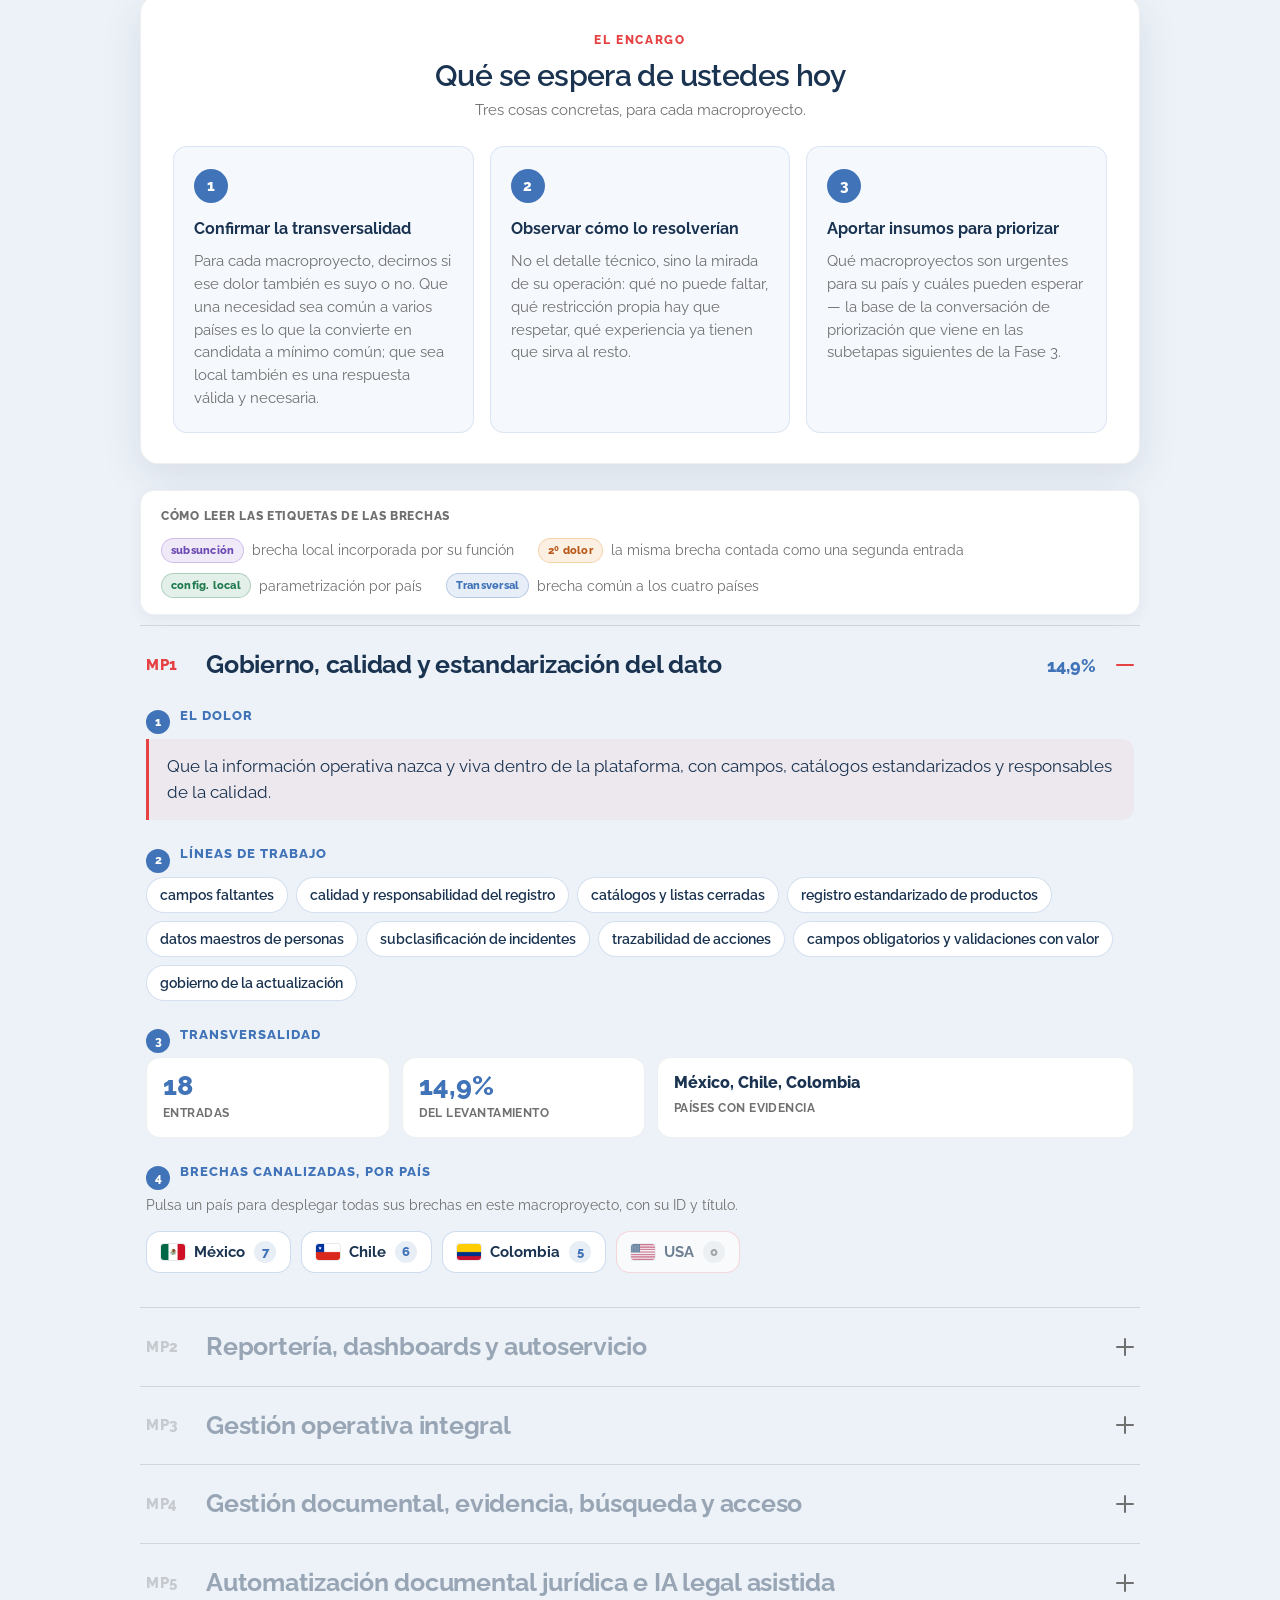
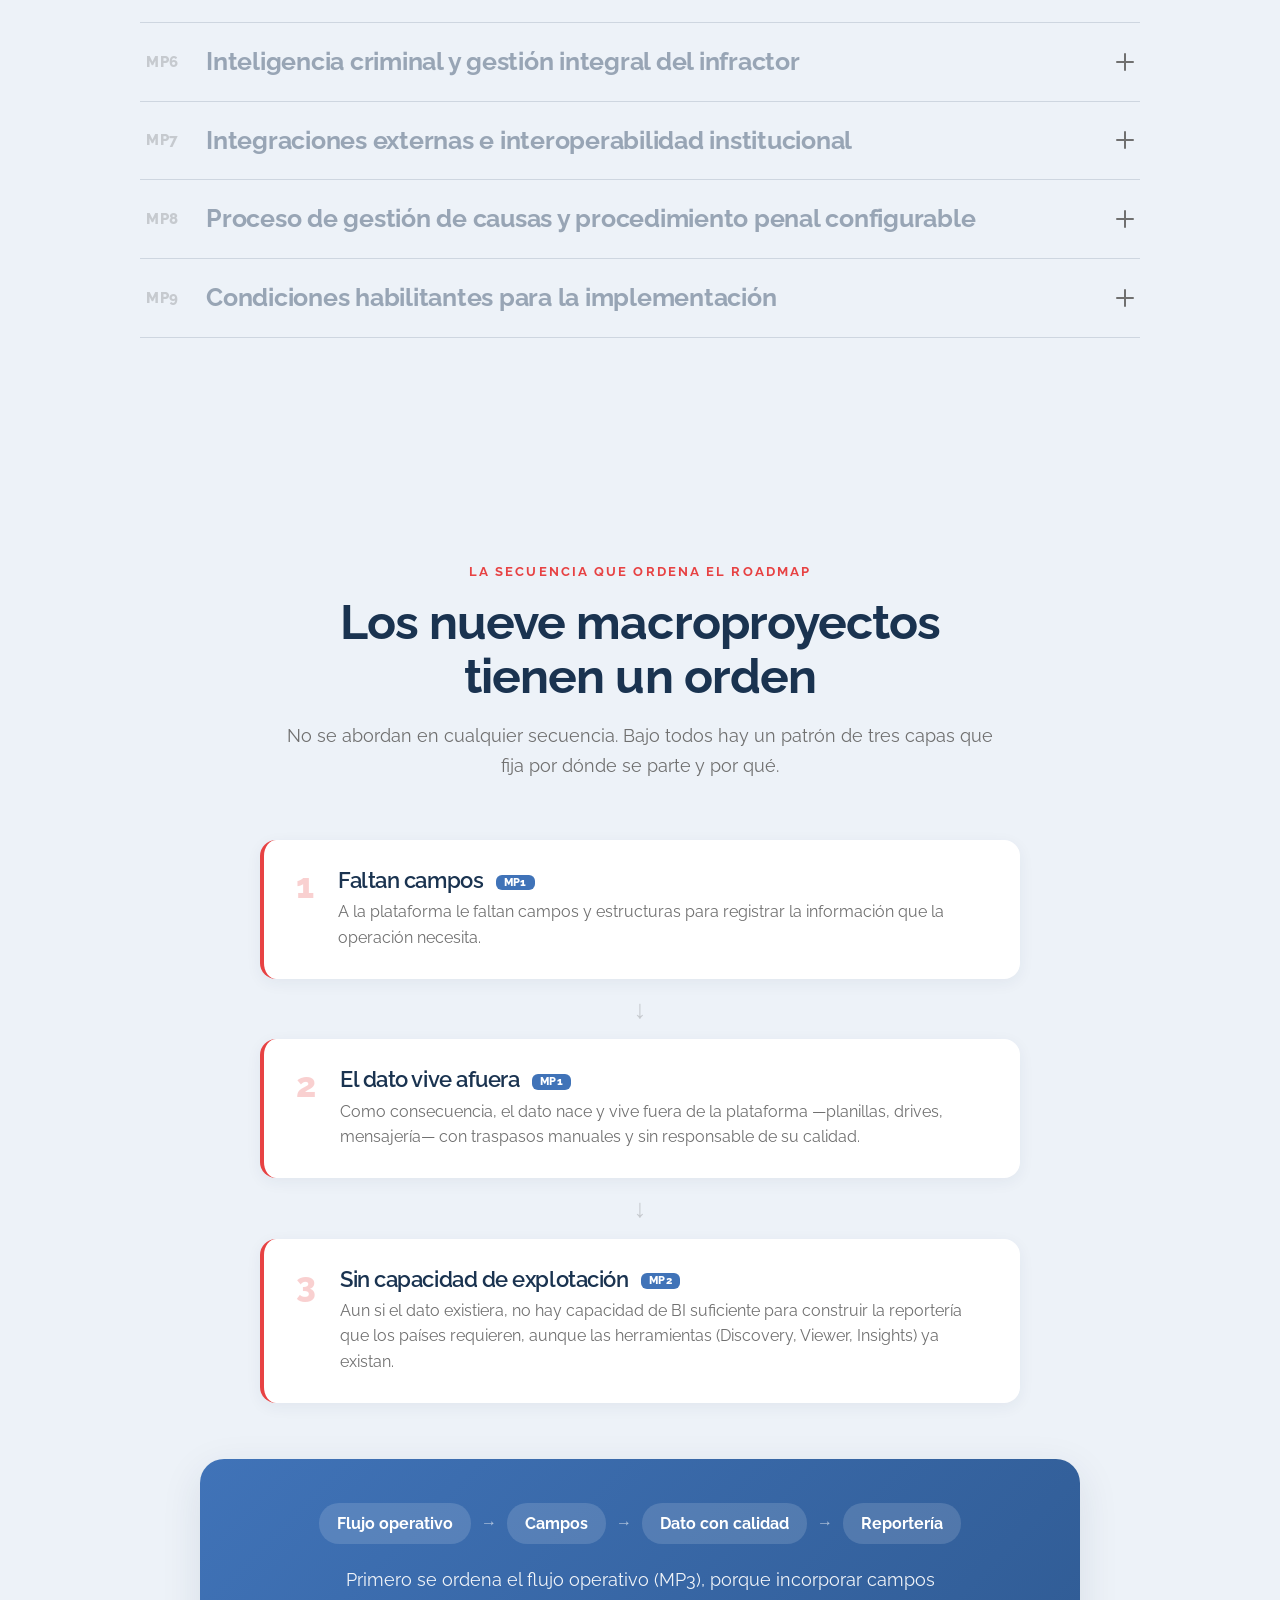
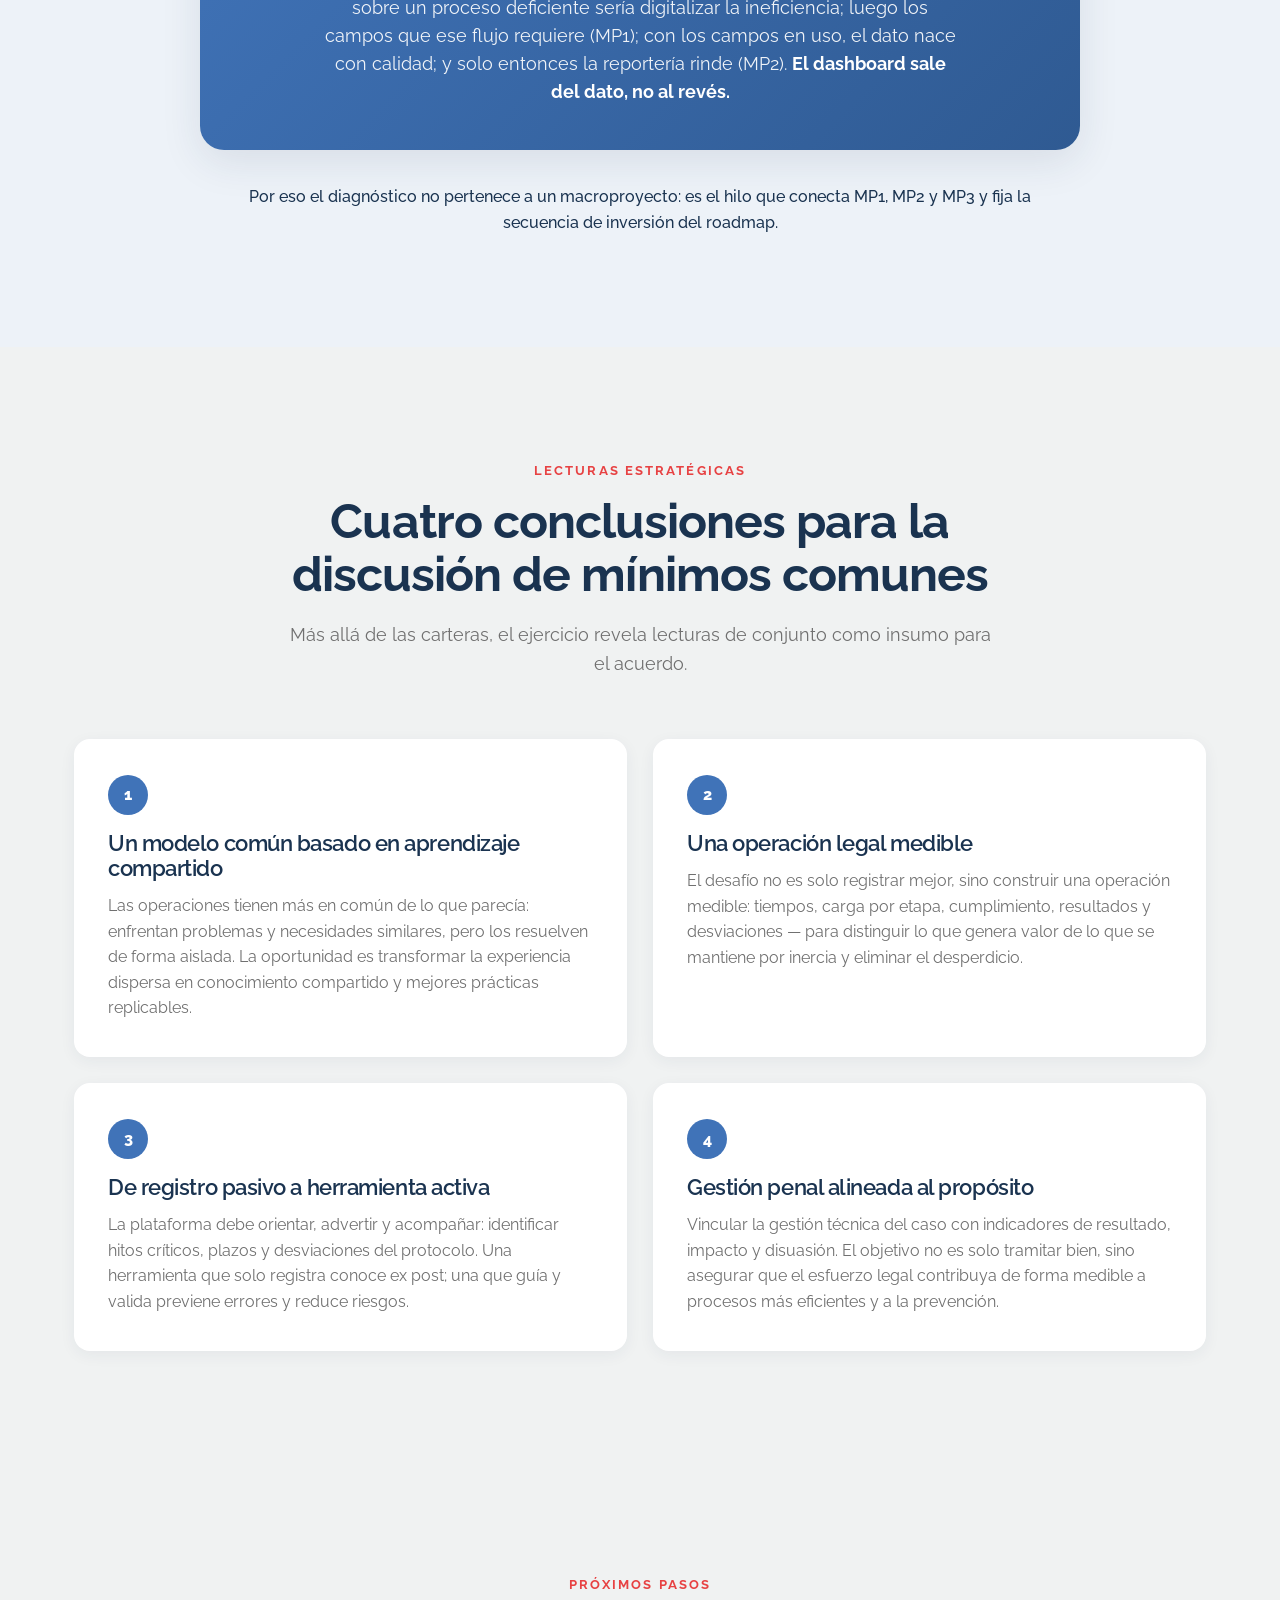
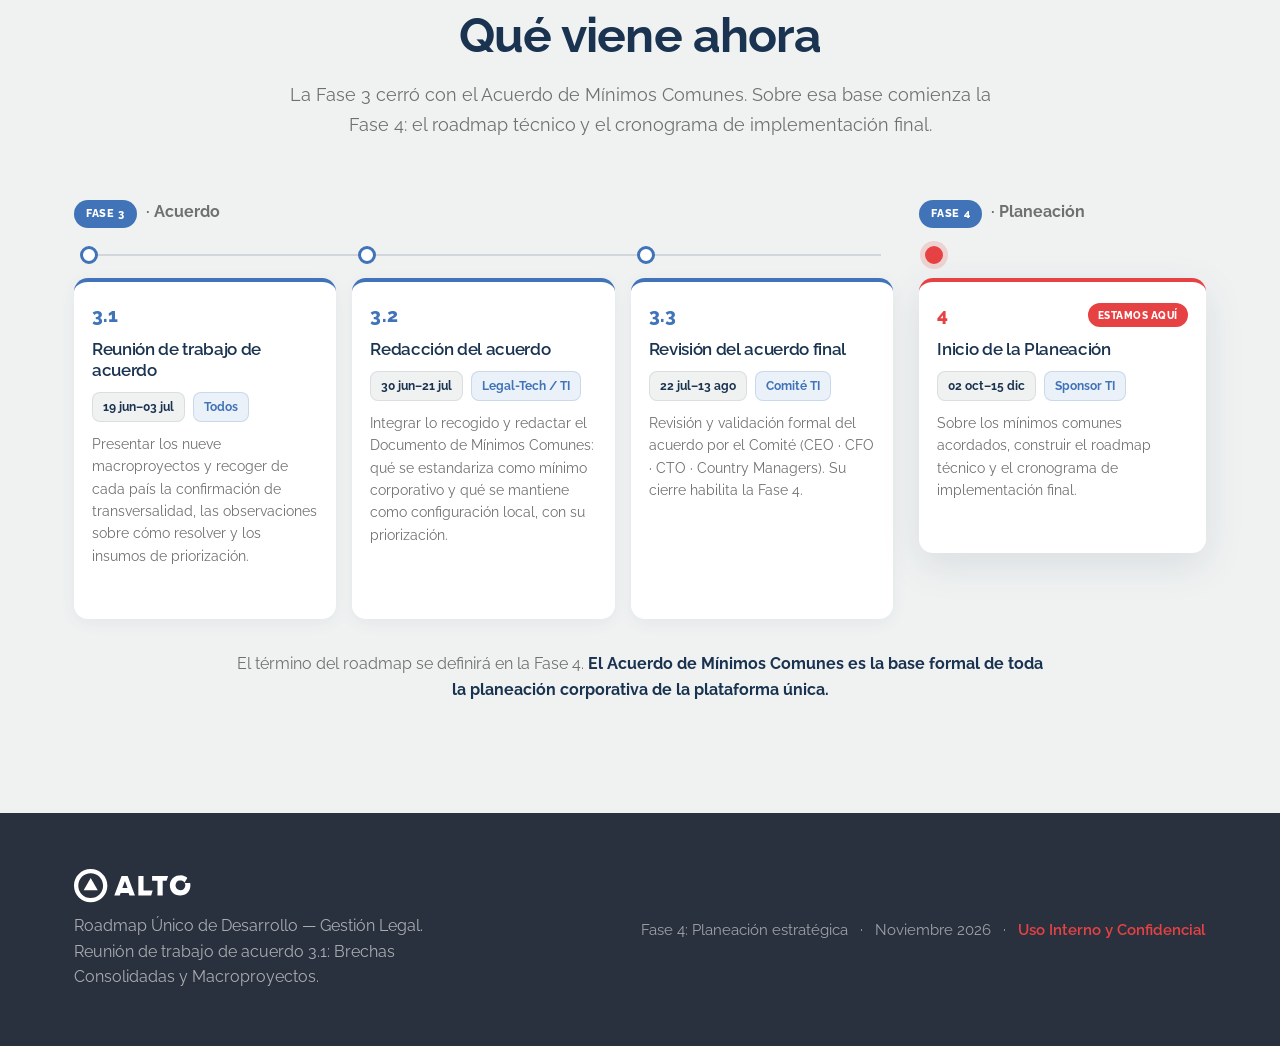
==== commit f02c043d: "Fase 4: la fecha con el mismo formato corto que las demás (02 oct–15 dic) Co-Authored-By: Claude Opu" ====
--- a/index.html
+++ b/index.html
@@ -508,7 +508,7 @@
                   <div class="tl-card-top"><span class="tl-code">4</span><span class="tl-here-badge" data-i18n="tl.here">Estamos aquí</span></div>
                   <h3 data-i18n="tl4.h3">Inicio de la Planeación</h3>
                   <div class="tl-meta">
-                    <span class="tl-date" data-i18n="tl4.date">desde el 2 de octubre hasta el 15 de diciembre</span>
+                    <span class="tl-date" data-i18n="tl4.date">02 oct–15 dic</span>
                     <span class="tl-owner" data-i18n="tl4.owner">Sponsor TI</span>
                   </div>
                   <p class="tl-prod" data-i18n="tl4.prod">Sobre los mínimos comunes acordados, construir el roadmap técnico y el cronograma de implementación final.</p>
